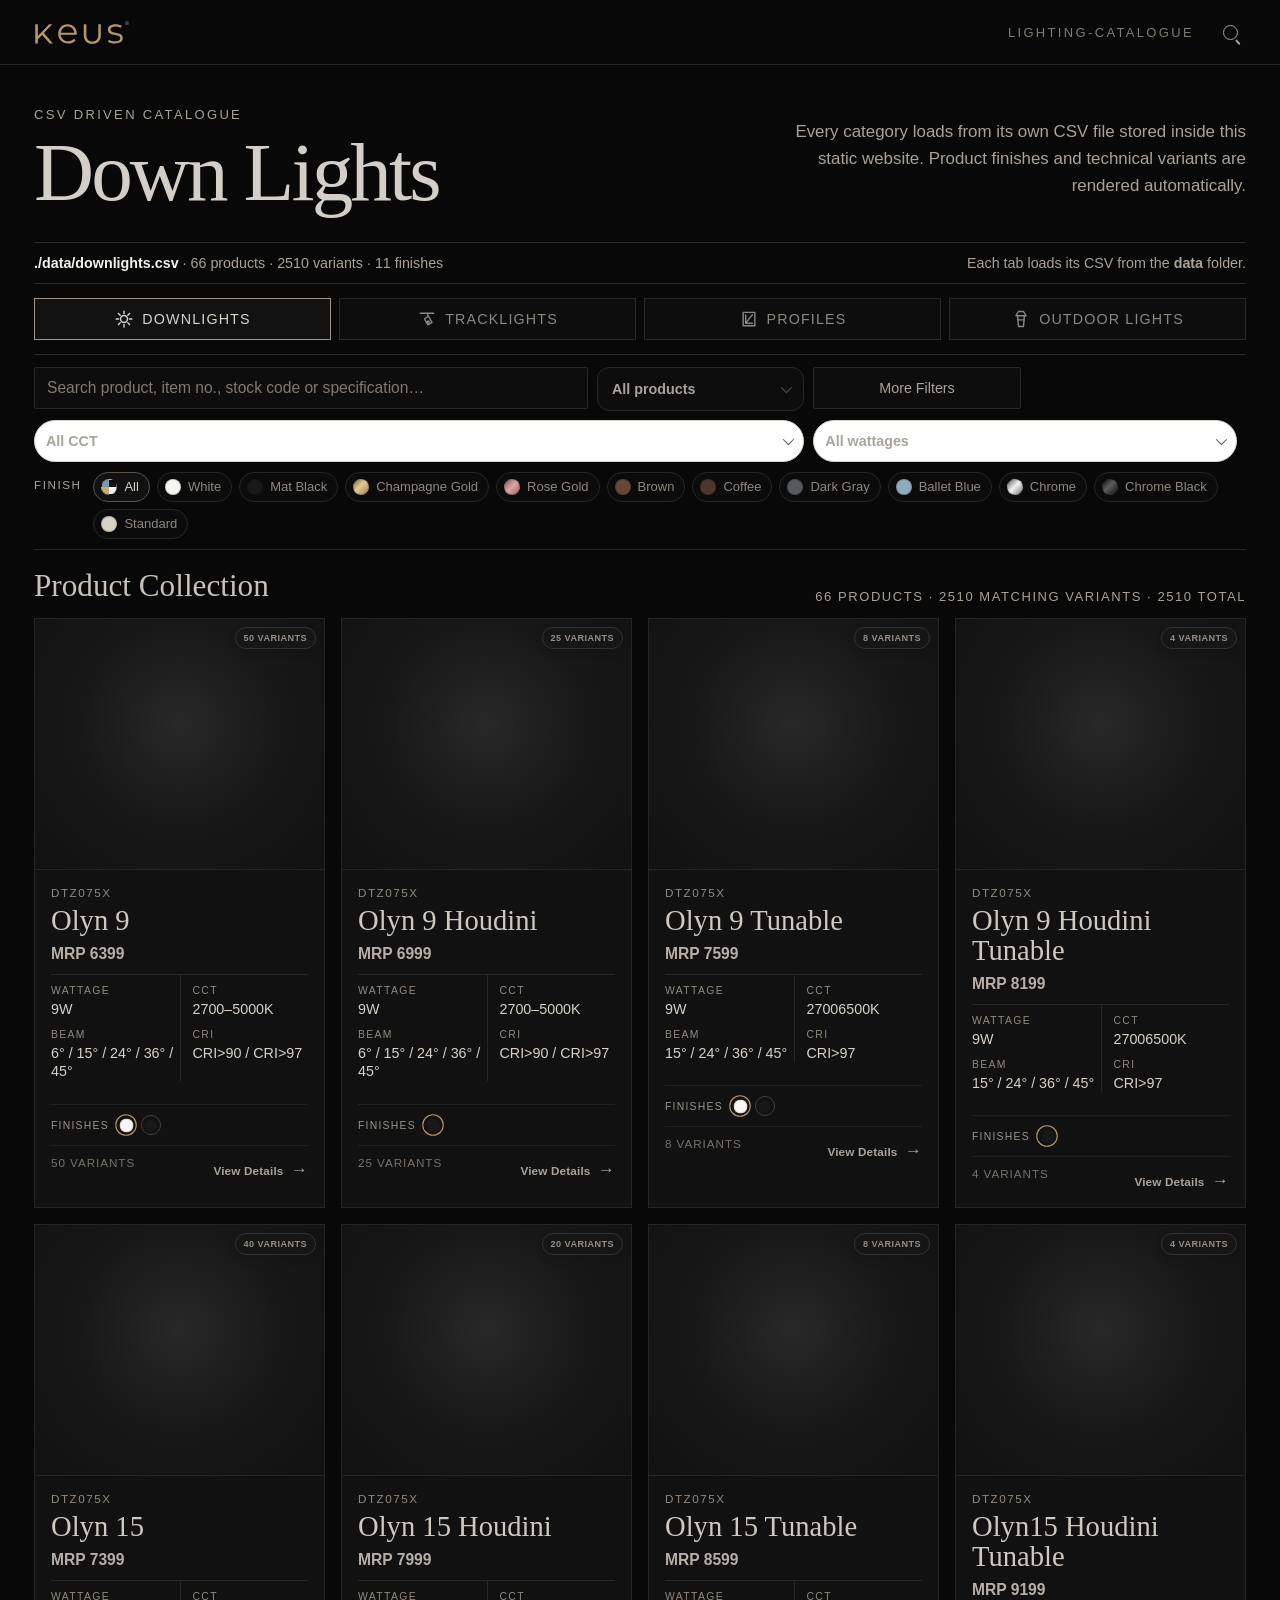
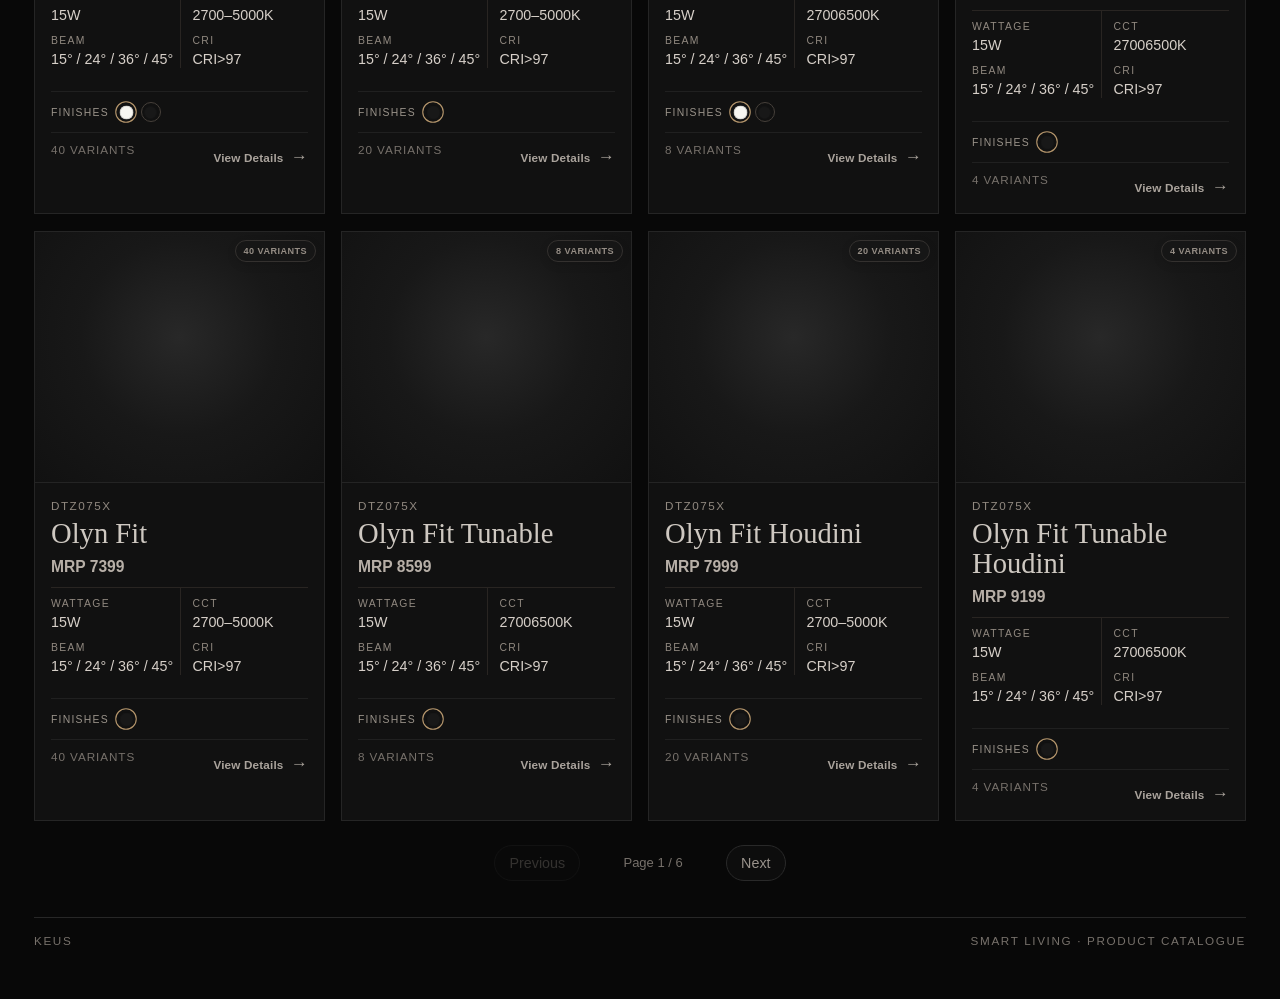
==== index.html @ 30254c59 "Add files via upload black theme" ====
<!DOCTYPE html>
<html lang="en">
<head>
<meta charset="UTF-8" />
<meta name="viewport" content="width=device-width, initial-scale=1.0" />
<title>KEUS · LIGHTING-CATALOGUE</title>
<style>
  *{box-sizing:border-box}
  :root{
    --bg:#f2efe9;--paper:#fbfaf7;--card:#fff;--ink:#111;--muted:#746f68;
    --line:#d9d4cc;--line2:#ece8e1;--black:#0b0b0b;--shadow:0 18px 50px rgba(20,18,15,.08);
  }
  html{scroll-behavior:smooth}
  body{margin:0;background:var(--bg);color:var(--ink);font-family:Inter,Arial,Helvetica,sans-serif}
  button,input,select{font:inherit} button{cursor:pointer}
  .topbar{background:var(--black);color:#fff}
  .topbar-inner{max-width:1480px;margin:auto;min-height:64px;padding:0 34px;display:flex;align-items:center;justify-content:space-between;gap:20px}
  .brand{font-size:20.8px;font-weight:700;letter-spacing:.33em}.top-meta{font-size:13px;letter-spacing:.18em;text-transform:uppercase;color:#bdbdbd}
  .shell{max-width:1480px;margin:auto;padding:34px 34px 52px}
  .hero{display:grid;grid-template-columns:1fr auto;gap:28px;align-items:end;padding:8px 0 28px;border-bottom:1px solid var(--line)}
  .eyebrow{margin-bottom:10px;font-size:13px;letter-spacing:.18em;text-transform:uppercase;color:var(--muted)}
  h1{margin:0;font-family:Georgia,'Times New Roman',serif;font-weight:400;font-size:clamp(49.4px,6.5vw,88.4px);line-height:.98;letter-spacing:-.035em}
  .hero-side{max-width:460px;text-align:right}.hero-side p{margin:0 0 14px;font-size:16.9px;line-height:1.6;color:var(--muted)}
  .load-row{display:flex;justify-content:flex-end;gap:8px;flex-wrap:wrap}
  .btn{border:1px solid #aaa49b;background:transparent;color:var(--ink);border-radius:999px;padding:9px 14px;font-size:14.3px;transition:.18s ease}
  .btn:hover:not(:disabled){background:var(--ink);border-color:var(--ink);color:#fff}.btn.primary{background:var(--ink);border-color:var(--ink);color:#fff}.btn.primary:hover{background:#2a2a2a}.btn:disabled{opacity:.3;cursor:default}
  #csvInput{display:none}
  .data-strip{display:flex;align-items:center;justify-content:space-between;gap:16px;padding:12px 0;border-bottom:1px solid var(--line);font-size:14.3px;color:var(--muted)}
  .status strong{color:var(--ink);font-weight:600}.hint{text-align:right}

  .filter-shell{position:sticky;top:0;z-index:30;padding:12px 0 10px;background:rgba(242,239,233,.96);backdrop-filter:blur(12px);border-bottom:1px solid var(--line);margin-bottom:18px}
  .toolbar{display:grid;grid-template-columns:minmax(260px,1.55fr) repeat(3,minmax(145px,.58fr)) auto;gap:9px}
  .mobile-product-label{display:none}
  .field{height:42px;width:100%;border:1px solid #cfc9c0;background:rgba(255,255,255,.68);color:var(--ink);border-radius:2px;padding:0 12px;outline:none;font-size:15.6px}
  .field:focus{border-color:#6e675e;background:#fff}.reset-btn,.more-btn{height:42px;border-radius:2px;white-space:nowrap}
  .advanced{display:grid;grid-template-columns:repeat(4,minmax(0,1fr));gap:9px;max-height:0;opacity:0;overflow:hidden;transition:max-height .24s ease,opacity .18s ease,padding .24s ease;padding-top:0}
  .advanced.open{max-height:260px;opacity:1;padding-top:9px}
  .finish-panel{padding-top:10px;display:flex;align-items:flex-start;gap:12px}
  .finish-title{flex:0 0 auto;padding-top:6px;font-size:11.7px;letter-spacing:.13em;text-transform:uppercase;color:var(--muted)}
  .finish-chips{display:flex;gap:7px;flex-wrap:wrap}
  .finish-chip{display:inline-flex;align-items:center;gap:7px;height:30px;border:1px solid #cfc9c0;background:rgba(255,255,255,.48);border-radius:999px;padding:0 10px 0 7px;color:#4b4640;font-size:13px;transition:.15s ease}
  .finish-chip:hover,.finish-chip.active{border-color:#111;background:#fff;color:#111}.finish-chip.active{box-shadow:inset 0 0 0 1px #111}
  .swatch{width:16px;height:16px;border-radius:50%;border:1px solid rgba(0,0,0,.14);flex:0 0 auto;background:#ddd}
  .swatch.all{background:conic-gradient(#111 0 25%,#f5f3ee 0 50%,#c9aa77 0 75%,#7d98aa 0);}
  .sw-white{background:#f7f6f1}.sw-mat-black{background:#181818}.sw-champagne-gold{background:linear-gradient(135deg,#8e6e3f,#e2ca96 45%,#a78450)}
  .sw-rose-gold{background:linear-gradient(135deg,#8c5558,#d7a6a4 48%,#a56667)}.sw-brown{background:#684834}.sw-coffee{background:#4c372f}
  .sw-dark-gray{background:#57595b}.sw-ballet-blue{background:#8faabd}.sw-chrome{background:linear-gradient(135deg,#656565,#f3f3f3 48%,#7d7d7d)}
  .sw-chrome-black{background:linear-gradient(135deg,#111,#5c5c5c 44%,#171717)}.sw-standard{background:#d7d1c6}
  .active-filters{display:flex;gap:7px;flex-wrap:wrap;padding-top:9px}.active-filters:empty{display:none}
  .filter-pill{border:0;background:#ded8cf;border-radius:999px;padding:6px 9px;font-size:11.7px;color:#504a43}.filter-pill b{font-weight:600}.filter-pill span{margin-left:6px;color:#8a8178}

  .catalogue-head{display:flex;justify-content:space-between;align-items:end;gap:20px;margin:4px 0 14px}.catalogue-head h2{margin:0;font-family:Georgia,'Times New Roman',serif;font-weight:400;font-size:31.2px}.catalogue-count{font-size:13px;letter-spacing:.12em;text-transform:uppercase;color:var(--muted);text-align:right}
  .grid{display:grid;grid-template-columns:repeat(4,minmax(0,1fr));gap:16px}
  .card{position:relative;width:100%;border:1px solid var(--line2);background:var(--paper);color:inherit;transition:transform .2s ease,box-shadow .2s ease,border-color .2s ease;overflow:hidden}
  .card:hover{transform:translateY(-3px);box-shadow:var(--shadow);border-color:#c7c0b5}
  .finish-gallery-card .card-title{margin-bottom:6px}
  .finish-gallery-card .finish-name{display:flex;align-items:center;gap:8px;margin:0 0 13px;font-size:14.3px;color:#5d5750}
  .finish-gallery-card .finish-name .swatch{width:17px;height:17px}
  .finish-gallery-card .card-foot{margin-top:12px}
  .card-open{display:block;width:100%;padding:0;border:0;background:transparent;color:inherit;text-align:left;cursor:pointer}
  .card-image{aspect-ratio:1.15/1;display:flex;align-items:center;justify-content:center;background:#fff;border-bottom:1px solid var(--line2);overflow:hidden}
  .card-image img{width:78%;height:78%;object-fit:contain;display:block;transition:transform .25s ease}.card:hover .card-image img{transform:scale(1.025)}
  .card-body{padding:16px 16px 12px}.card-kicker{margin-bottom:7px;font-size:11.7px;letter-spacing:.13em;text-transform:uppercase;color:var(--muted);min-height:12px}
  .card-title{margin:0 0 13px;font-family:Georgia,'Times New Roman',serif;font-size:28.6px;font-weight:400;line-height:1.05}
  .spec-row{display:grid;grid-template-columns:1fr 1fr;border-top:1px solid var(--line2)}.mini-spec{padding-top:10px}.mini-spec:nth-child(even){padding-left:12px;border-left:1px solid var(--line2)}
  .mini-label{font-size:10.4px;letter-spacing:.13em;text-transform:uppercase;color:#999188;margin-bottom:4px}.mini-value{font-size:14.3px;color:#2d2925;line-height:1.3;white-space:nowrap;overflow:hidden;text-overflow:ellipsis}.mini-value.beam-values{white-space:normal;overflow:visible;text-overflow:clip}
  .card-finishes{display:flex;align-items:center;gap:6px;min-height:29px;margin:11px 0 0;padding-top:10px;border-top:1px solid var(--line2)}
  .card-finish-label{margin-right:2px;font-size:10.4px;letter-spacing:.12em;text-transform:uppercase;color:#9a938a}.card-swatch{width:19px;height:19px;border:1px solid transparent;border-radius:50%;padding:2px;background:transparent;display:inline-flex;align-items:center;justify-content:center}
  .card-swatch .swatch{width:13px;height:13px}.card-swatch:hover,.card-swatch.active{border-color:#111}.more-finishes{font-size:11.7px;color:var(--muted);margin-left:2px}
  .card-foot{display:flex;justify-content:space-between;gap:12px;margin-top:10px;padding-top:10px;border-top:1px solid var(--line2);font-size:11.7px;letter-spacing:.08em;text-transform:uppercase;color:var(--muted)}
  .match-tag{position:absolute;top:10px;right:10px;z-index:2;background:rgba(17,17,17,.86);color:#fff;border-radius:999px;padding:5px 8px;font-size:10.4px;letter-spacing:.08em;text-transform:uppercase}
  .pagination{display:flex;align-items:center;justify-content:center;gap:8px;margin-top:24px}.page-info{font-size:13px;color:var(--muted);min-width:130px;text-align:center}
  .empty{grid-column:1/-1;padding:70px 28px;background:var(--paper);border:1px dashed #c9c2b7;text-align:center}.empty h3{margin:0 0 8px;font-family:Georgia,'Times New Roman',serif;font-weight:400;font-size:33.8px}.empty p{margin:0 auto 16px;max-width:620px;color:var(--muted);font-size:15.6px;line-height:1.6}
  .footer{margin-top:36px;padding-top:16px;border-top:1px solid var(--line);display:flex;justify-content:space-between;font-size:11.7px;letter-spacing:.14em;text-transform:uppercase;color:var(--muted)}

  .modal{position:fixed;inset:0;z-index:100;display:none;background:rgba(0,0,0,.58);padding:22px;overflow:auto}.modal.open{display:block}.modal-panel{width:min(1200px,100%);margin:18px auto;background:var(--paper);box-shadow:0 28px 90px rgba(0,0,0,.28)}
  .modal-top{min-height:70px;padding:0 22px;display:flex;align-items:center;justify-content:space-between;border-bottom:1px solid var(--line)}.modal-brand{font-size:15.6px;font-weight:700;letter-spacing:.25em}.close-btn{width:38px;height:38px;border:1px solid var(--line);background:transparent;border-radius:50%;font-size:26px;line-height:1}.close-btn:hover{background:#111;color:#fff;border-color:#111}
  .detail-wrap{display:grid;grid-template-columns:minmax(350px,.92fr) minmax(0,1.25fr)}.visual-col{padding:34px;border-right:1px solid var(--line)}.main-image{aspect-ratio:1/1;display:flex;align-items:center;justify-content:center;background:#fff;border:1px solid var(--line2)}.main-image img{width:80%;height:80%;object-fit:contain}
  .detail-finishes{margin-top:13px}.detail-finish-label{font-size:10.4px;letter-spacing:.13em;text-transform:uppercase;color:#918a81;margin-bottom:8px}.finish-options{display:flex;gap:8px;flex-wrap:wrap}.finish-option{display:flex;align-items:center;gap:7px;border:1px solid var(--line);background:#fff;padding:6px 9px 6px 6px;border-radius:999px;font-size:11.7px;color:#514b45}.finish-option.active{border-color:#111;box-shadow:inset 0 0 0 1px #111}.finish-option .swatch{width:18px;height:18px}
  .thumbs{display:flex;gap:8px;flex-wrap:wrap;margin-top:11px}.thumb{width:68px;height:68px;padding:4px;border:1px solid var(--line);background:#fff}.thumb.active{border-color:#111;box-shadow:inset 0 0 0 1px #111}.thumb img{width:100%;height:100%;object-fit:contain}.finish-note{margin-top:10px;font-size:13px;color:var(--muted)}
  .info-col{padding:34px}.detail-kicker{font-size:11.7px;letter-spacing:.14em;text-transform:uppercase;color:var(--muted);margin-bottom:10px}.detail-title{margin:0 0 6px;font-family:Georgia,'Times New Roman',serif;font-weight:400;font-size:54.6px;line-height:1}.detail-sub{font-size:14.3px;color:var(--muted);margin-bottom:24px}
  .spec-grid{display:grid;grid-template-columns:repeat(3,minmax(0,1fr));border-top:1px solid var(--line);border-left:1px solid var(--line)}.spec-cell{min-height:76px;padding:12px;border-right:1px solid var(--line);border-bottom:1px solid var(--line)}.spec-label{font-size:10.4px;letter-spacing:.13em;text-transform:uppercase;color:#918a81;margin-bottom:6px}.spec-value{font-size:15.6px;line-height:1.35}
  .variants{padding:0 34px 34px}.variants-head{display:flex;align-items:center;justify-content:space-between;gap:16px;margin:4px 0 12px}.variants h3{margin:0;font-family:Georgia,'Times New Roman',serif;font-size:28.6px;font-weight:400}.variant-filter-note{font-size:13px;color:var(--muted);text-align:right}.table-wrap{overflow:auto;border:1px solid var(--line)}table{border-collapse:collapse;width:100%;min-width:1500px;background:#fff}th,td{padding:10px 11px;border-bottom:1px solid var(--line2);border-right:1px solid var(--line2);text-align:left;white-space:nowrap}th{font-size:10.4px;letter-spacing:.12em;text-transform:uppercase;color:#817a72;background:#f5f2ed;font-weight:600}td{font-size:13px;color:#292621}tr:last-child td{border-bottom:0}td:last-child,th:last-child{border-right:0}.stock{font-family:'Courier New',monospace;font-size:13px}.bis-spec-cell{white-space:normal;min-width:260px;max-width:360px;line-height:1.5;word-break:normal;overflow-wrap:anywhere}.mfg-cell{white-space:normal;min-width:320px;line-height:1.45}.mrp-cell{font-weight:600}.finish-cell{display:flex;align-items:center;gap:7px}.finish-cell .swatch{width:14px;height:14px}
  .drop-highlight:after{content:'Drop CSV to load catalogue';position:fixed;inset:14px;z-index:999;display:flex;align-items:center;justify-content:center;border:2px dashed #fff;background:rgba(0,0,0,.8);color:#fff;font-family:Georgia,'Times New Roman',serif;font-size:41.6px}

  @media(max-width:1120px){.grid{grid-template-columns:repeat(3,minmax(0,1fr))}.toolbar{grid-template-columns:1.4fr repeat(2,1fr) auto}.toolbar .watt-main{display:none}.advanced{grid-template-columns:repeat(3,minmax(0,1fr))}.advanced.open{max-height:340px}.detail-wrap{grid-template-columns:1fr}.visual-col{border-right:0;border-bottom:1px solid var(--line)}}
  @media(max-width:780px){
  .pagination{display:none!important;}.topbar-inner,.shell{padding-left:16px;padding-right:16px}.hero{grid-template-columns:1fr}.hero-side{text-align:left}.load-row{justify-content:flex-start}.filter-shell{padding-top:10px}.toolbar{grid-template-columns:1fr 1fr;gap:8px}.mobile-product-label{display:block;grid-column:1/-1;order:1;margin:0 0 -2px;font-size:11.7px;font-weight:700;letter-spacing:.14em;text-transform:uppercase;color:#4b4640}.toolbar .product-main{display:block;grid-column:1/-1;order:2;height:50px;border:2px solid #111;background:#fff;font-size:16.9px;font-weight:650;padding:0 14px;box-shadow:0 3px 12px rgba(0,0,0,.05)}.toolbar .product-main:focus{border-color:#111;box-shadow:0 0 0 2px rgba(17,17,17,.08)}.toolbar .search{grid-column:1/-1;order:3}.toolbar #cctFilter{order:4}.toolbar .watt-main{display:block;order:5}.toolbar .more-btn{order:6}.more-btn,.reset-btn{width:100%}.advanced{grid-template-columns:repeat(2,minmax(0,1fr))}.advanced.open{max-height:500px}.finish-panel{flex-direction:column;gap:6px}.grid{grid-template-columns:repeat(2,minmax(0,1fr));gap:10px}.spec-grid{grid-template-columns:repeat(2,minmax(0,1fr))}.info-col,.visual-col,.variants{padding:20px}.detail-title{font-size:44.2px}.data-strip{align-items:flex-start;flex-direction:column}.hint{text-align:left}}
  @media(max-width:520px){.grid{grid-template-columns:1fr}.toolbar{grid-template-columns:1fr}.mobile-product-label,.toolbar .product-main,.toolbar .search{grid-column:1/-1}.toolbar #cctFilter,.toolbar .watt-main,.toolbar .more-btn{grid-column:1/-1}.toolbar .product-main{height:52px;font-size:18.2px}.advanced{grid-template-columns:1fr}.advanced.open{max-height:900px}.spec-grid{grid-template-columns:1fr}.modal{padding:0}.modal-panel{margin:0;min-height:100vh}.finish-chip{font-size:11.7px}.catalogue-head{align-items:flex-start;flex-direction:column;gap:6px}.catalogue-count{text-align:left}}

  .category-tabs{display:grid;grid-template-columns:repeat(4,minmax(0,1fr));gap:8px;padding:14px 0;border-bottom:1px solid var(--line)}
  .category-tab{height:42px;border:1px solid #bdb6ad;background:transparent;color:var(--ink);font-size:14.3px;letter-spacing:.08em;text-transform:uppercase}
  .category-tab:hover,.category-tab.active{background:var(--ink);border-color:var(--ink);color:#fff}
  @media(max-width:780px){.category-tabs{grid-template-columns:repeat(2,minmax(0,1fr));gap:7px}.category-tab{height:44px;font-size:13px}}


  .card-price{margin:-4px 0 11px;font-size:15.6px;font-weight:700;color:#111;letter-spacing:0}
  .mobile-shopbar{display:none}

  @media(max-width:780px){
    body{background:#f6f5f2}
    .topbar{position:sticky;top:0;z-index:90;box-shadow:0 1px 0 rgba(255,255,255,.08)}
    .topbar-inner{min-height:54px;padding-left:14px;padding-right:14px}
    .brand{font-size:18.2px}
    .top-meta{font-size:10.4px}

    .shell{padding:10px 10px 84px}

    .hero{display:block;padding:12px 2px 14px;border-bottom:0}
    .eyebrow{margin-bottom:5px;font-size:10.4px}
    h1{font-size:39px;line-height:1.02}
    .hero-side{display:none}
    .data-strip{display:none}

    .category-tabs{
      position:sticky;
      top:54px;
      z-index:80;
      display:flex;
      gap:7px;
      overflow-x:auto;
      padding:9px 2px;
      margin:0 -2px;
      background:rgba(246,245,242,.98);
      border-bottom:1px solid var(--line);
      scrollbar-width:none;
      -webkit-overflow-scrolling:touch;
    }
    .category-tabs::-webkit-scrollbar{display:none}
    .category-tab{
      flex:0 0 auto;
      width:auto;
      min-width:max-content;
      height:36px;
      padding:0 14px;
      border-radius:999px;
      background:#fff;
      border:1px solid #d7d2ca;
      font-size:11.7px;
      letter-spacing:.07em;
      box-shadow:0 1px 2px rgba(0,0,0,.03)
    }
    .category-tab.active{
      background:#111;
      color:#fff;
      border-color:#111
    }

    .filter-shell{
      position:sticky;
      top:109px;
      z-index:70;
      margin:0 -10px 12px;
      padding:8px 10px 9px;
      background:rgba(246,245,242,.97);
      backdrop-filter:blur(14px);
      border-bottom:1px solid #ddd8d0;
      box-shadow:0 5px 15px rgba(24,21,18,.04)
    }

    .toolbar{display:grid;grid-template-columns:1fr 1fr;gap:7px}
    .mobile-product-label{
      display:block;
      grid-column:1/-1;
      order:1;
      margin:0;
      font-size:10.4px;
      color:#6d675f
    }
    .toolbar .product-main{
      grid-column:1/-1;
      order:2;
      height:44px;
      border:1px solid #bcb6ad;
      border-radius:8px;
      background:#fff;
      font-size:16.9px;
      font-weight:650;
      box-shadow:none
    }
    .toolbar .search{
      grid-column:1/-1;
      order:3;
      height:44px;
      border-radius:10px;
      background:#fff;
      border:1px solid #d4cec6;
      padding-left:14px;
      font-size:15.6px
    }
    .toolbar #cctFilter{order:4;height:38px;border-radius:999px;background:#fff}
    .toolbar .watt-main{display:block;order:5;height:38px;border-radius:999px;background:#fff}
    .toolbar .more-btn{
      grid-column:1/-1;
      order:6;
      height:38px;
      border-radius:999px;
      background:#fff
    }
    .advanced{
      grid-template-columns:repeat(2,minmax(0,1fr));
      gap:7px
    }
    .advanced.open{max-height:640px;padding-top:8px}
    .advanced .field{height:39px;border-radius:8px;background:#fff}
    .reset-btn{grid-column:1/-1;border-radius:999px}

    .finish-panel{
      margin:0 -10px;
      padding:9px 10px 0;
      display:block
    }
    .finish-title{padding:0 0 7px;font-size:10.4px}
    .finish-chips{
      display:flex;
      flex-wrap:nowrap;
      overflow-x:auto;
      gap:6px;
      padding-bottom:2px;
      scrollbar-width:none;
      -webkit-overflow-scrolling:touch
    }
    .finish-chips::-webkit-scrollbar{display:none}
    .finish-chip{
      flex:0 0 auto;
      height:30px;
      background:#fff;
      border-color:#ddd7cf
    }

    .active-filters{
      flex-wrap:nowrap;
      overflow-x:auto;
      padding-top:7px;
      scrollbar-width:none
    }
    .active-filters::-webkit-scrollbar{display:none}
    .filter-pill{flex:0 0 auto}

    .catalogue-head{
      align-items:center;
      flex-direction:row;
      gap:8px;
      margin:10px 2px 9px
    }
    .catalogue-head h2{
      font-family:Inter,Arial,sans-serif;
      font-size:19.5px;
      font-weight:700
    }
    .catalogue-count{
      margin-left:auto;
      font-size:10.4px;
      text-align:right;
      max-width:55%
    }

    .grid{
      grid-template-columns:repeat(2,minmax(0,1fr));
      gap:8px
    }
    .card{
      border-radius:12px;
      border:1px solid #e2ded7;
      background:#fff;
      box-shadow:0 2px 8px rgba(23,20,17,.035)
    }
    .card:hover{transform:none;box-shadow:0 2px 8px rgba(23,20,17,.035)}
    .card-image{
      aspect-ratio:1/1;
      background:#fff;
      border-bottom:1px solid #f0ede8
    }
    .card-image img{width:86%;height:86%}
    .card-body{padding:10px 9px 9px}
    .card-kicker{
      min-height:0;
      margin-bottom:5px;
      font-size:9.1px;
      letter-spacing:.08em
    }
    .card-title{
      margin:0 0 6px;
      font-family:Inter,Arial,sans-serif;
      font-size:16.9px;
      line-height:1.22;
      font-weight:700;
      min-height:32px
    }
    .card-price{
      margin:0 0 8px;
      font-size:15.6px;
      font-weight:750
    }

    .spec-row{
      grid-template-columns:1fr 1fr;
      border-top:1px solid #f0ede8
    }
    .mini-spec{padding-top:7px}
    .mini-spec:nth-child(n+3){display:none}
    .mini-label{font-size:9.1px}
    .mini-value{font-size:11.7px}
    .mini-spec:nth-child(even){padding-left:7px}

    .finish-gallery-card .finish-name{
      margin-bottom:7px;
      font-size:11.7px
    }
    .finish-gallery-card .finish-name .swatch{width:14px;height:14px}

    .card-finishes{
      margin-top:7px;
      padding-top:7px;
      gap:3px;
      overflow:hidden
    }
    .card-finish-label{display:none}
    .card-swatch{width:17px;height:17px;padding:1px;flex:0 0 auto}
    .card-swatch .swatch{width:12px;height:12px}
    .card-foot{
      margin-top:7px;
      padding-top:7px;
      font-size:9.1px;
      letter-spacing:.04em
    }
    .card-foot span:first-child{display:none}
    .card-foot span:last-child{margin-left:auto;color:#111;font-weight:700}

    .match-tag{
      top:7px;
      right:7px;
      padding:4px 6px;
      font-size:9.1px
    }

    .pagination{
      position:sticky;
      bottom:8px;
      z-index:50;
      width:max-content;
      max-width:100%;
      margin:18px auto 0;
      padding:5px;
      border-radius:999px;
      background:rgba(255,255,255,.96);
      box-shadow:0 8px 28px rgba(20,18,15,.12)
    }
    .pagination .btn{padding:8px 12px}
    .page-info{min-width:96px}

    .footer{display:none}

    .modal{padding:0}
    .modal-panel{margin:0;min-height:100vh;width:100%}
    .modal-top{
      position:sticky;
      top:0;
      z-index:5;
      min-height:56px;
      background:#fff
    }
    .detail-wrap{grid-template-columns:1fr}
    .visual-col,.info-col,.variants{padding:16px}
    .main-image{border-radius:12px}
    .detail-title{font-size:36.4px}
    .spec-grid{grid-template-columns:repeat(2,minmax(0,1fr))}
    .spec-cell{min-height:62px;padding:10px}
    .table-wrap{border-radius:10px}
  }

  @media(max-width:520px){
    .grid{grid-template-columns:repeat(2,minmax(0,1fr));gap:7px}
    .toolbar{grid-template-columns:1fr 1fr}
    .toolbar #cctFilter,.toolbar .watt-main{grid-column:auto}
    .toolbar .more-btn{grid-column:1/-1}
    .advanced{grid-template-columns:1fr 1fr}
    .spec-grid{grid-template-columns:repeat(2,minmax(0,1fr))}
    .card-title{font-size:15.6px;min-height:30px}
    .card-price{font-size:14.3px}
    .card-body{padding:9px 8px 8px}
    .finish-chip{font-size:10.4px}
  }


/* =========================================================
   KEUS MOBILE COMMERCE UX — reference-inspired, KEUS palette
   ========================================================= */
:root{
  --keus-gold:#5b524a;
  --keus-gold-dark:#403a35;
  --keus-gold-soft:#c6beb6;
  --keus-cream:#f6f2ec;
  --keus-paper:#fffdfa;
  --keus-ink:#0c0c0c;
  --keus-grey:#706a62;
}

.header-search-btn{
  width:32px;height:32px;border:0;background:transparent;color:#fff;
  display:flex;align-items:center;justify-content:center;padding:0;
}
.header-search-icon{
  width:15px;height:15px;border:1.5px solid currentColor;border-radius:50%;
  position:relative;display:block;
}
.header-search-icon:after{
  content:"";position:absolute;width:6px;height:1.5px;background:currentColor;
  right:-5px;bottom:-2px;transform:rotate(48deg);transform-origin:left center;border-radius:2px;
}
.top-meta{display:flex;align-items:center;justify-content:flex-end;gap:12px;margin-left:auto;text-align:right}
.top-meta i{width:3px;height:3px;border-radius:50%;background:var(--keus-gold);display:block}
.top-meta span:first-child{color:var(--keus-gold-soft)}

.category-tab{display:flex;align-items:center;justify-content:center;gap:8px}
.cat-icon{width:20px;height:20px;display:inline-flex;align-items:center;justify-content:center;flex:0 0 auto}
.cat-icon svg{width:100%;height:100%;fill:none;stroke:currentColor;stroke-width:1.7;stroke-linecap:round;stroke-linejoin:round}

.view-detail-cta b{font-size:16.9px;font-weight:500}
.card-price{color:var(--keus-gold-dark)}

@media(max-width:780px){
  body{background:var(--keus-cream);color:var(--keus-ink)}

  /* HEADER */
  .topbar{
    position:sticky;top:0;z-index:100;
    background:#090909;
    box-shadow:0 1px 0 rgba(255,255,255,.07);
  }
  .topbar-inner{
    min-height:64px;
    max-width:none;
    padding:0 16px;
    display:grid;
    grid-template-columns:auto 1fr auto;
    gap:14px;
  }
  .brand{
    position:relative;
    font-size:23.4px;
    letter-spacing:.42em;
    line-height:1;
    padding-right:0;
  }
  .brand:after{content:none!important}
  .top-meta{
    justify-self:end;
    font-size:11.7px;
    letter-spacing:.12em;
    white-space:nowrap;
  }
  .header-search-btn{justify-self:end}

  /* remove desktop hero on mobile — header + category bar carries context */
  .shell{padding:0 12px 78px}
  .hero,.data-strip{display:none!important}

  /* CATEGORY NAV */
  .category-tabs{
    position:sticky;
    top:64px;
    z-index:88;
    display:flex!important;
    grid-template-columns:none!important;
    gap:8px;
    overflow-x:auto;
    margin:0 -12px;
    padding:14px 12px 12px;
    background:rgba(246,242,236,.98);
    border-bottom:0;
    scrollbar-width:none;
    -webkit-overflow-scrolling:touch;
  }
  .category-tabs::-webkit-scrollbar{display:none}
  .category-tab{
    flex:0 0 auto;
    min-width:max-content;
    height:46px!important;
    padding:0 15px;
    border:1px solid #ddd6cb;
    border-radius:999px;
    background:#fff;
    color:#171512;
    font-size:13px!important;
    font-weight:650;
    letter-spacing:.035em;
    text-transform:uppercase;
    box-shadow:0 3px 10px rgba(26,20,14,.035);
  }
  .category-tab:hover{background:#fff;color:#171512;border-color:#cfc5b7}
  .category-tab.active,
  .category-tab.active:hover{
    background:var(--keus-gold);
    color:#fff;
    border-color:var(--keus-gold);
    box-shadow:0 5px 14px rgba(91,82,74,.20);
  }
  .cat-icon{width:19px;height:19px}

  /* FILTER AREA — e-commerce hierarchy */
  .filter-shell{
    position:relative!important;
    top:auto!important;
    z-index:30;
    margin:0 -12px 12px;
    padding:8px 12px 12px!important;
    background:var(--keus-cream)!important;
    border-bottom:1px solid #dfd8ce;
    box-shadow:none!important;
    backdrop-filter:none!important;
  }
  .toolbar{
    display:grid!important;
    grid-template-columns:repeat(6,minmax(0,1fr))!important;
    gap:8px!important;
  }

  /* Search comes first */
  .toolbar .search{
    grid-column:1/-1!important;
    order:1!important;
    height:50px!important;
    padding:0 42px 0 42px!important;
    border:1px solid #d8d1c7!important;
    border-radius:999px!important;
    background:
      url("data:image/svg+xml,%3Csvg xmlns='http://www.w3.org/2000/svg' width='20' height='20' viewBox='0 0 24 24' fill='none' stroke='%23181818' stroke-width='1.8' stroke-linecap='round'%3E%3Ccircle cx='11' cy='11' r='7'/%3E%3Cpath d='m16.2 16.2 4.2 4.2'/%3E%3C/svg%3E")
      no-repeat 15px center / 20px,
      #fff!important;
    font-size:15.6px!important;
    box-shadow:0 2px 7px rgba(25,20,14,.025)!important;
  }
  .toolbar .search::placeholder{color:#969088}

  /* Product selector retained, but made compact and useful */
  .mobile-product-label{display:none!important}
  .toolbar .product-main{
    display:block!important;
    grid-column:1/-1!important;
    order:2!important;
    height:42px!important;
    border:1px solid #d8d1c7!important;
    border-radius:10px!important;
    background:#fff!important;
    font-size:14.3px!important;
    font-weight:650!important;
    padding:0 12px!important;
    box-shadow:none!important;
  }

  /* CCT / Wattage / More Filters = 3 e-commerce chips */
  .toolbar #cctFilter{
    grid-column:1/3!important;
    order:3!important;
  }
  .toolbar .watt-main{
    display:block!important;
    grid-column:3/5!important;
    order:4!important;
  }
  .toolbar .more-btn{
    grid-column:5/7!important;
    order:5!important;
  }
  .toolbar #cctFilter,
  .toolbar .watt-main,
  .toolbar .more-btn{
    height:42px!important;
    min-width:0;
    border:1px solid #d8d1c7!important;
    border-radius:999px!important;
    background:#fff!important;
    color:#1b1916!important;
    padding-left:11px!important;
    padding-right:10px!important;
    font-size:13px!important;
    font-weight:600;
    white-space:nowrap;
  }
  .toolbar .more-btn:before{
    content:"";
    display:inline-block;
    width:13px;height:13px;
    margin-right:5px;
    vertical-align:-2px;
    background:
      linear-gradient(#171717,#171717) 0 2px/13px 1px no-repeat,
      linear-gradient(#171717,#171717) 0 6px/13px 1px no-repeat,
      linear-gradient(#171717,#171717) 0 10px/13px 1px no-repeat;
  }

  /* Advanced filters */
  .advanced{
    grid-template-columns:repeat(2,minmax(0,1fr))!important;
    gap:7px!important;
  }
  .advanced.open{max-height:760px!important;padding-top:9px!important}
  .advanced .field{
    height:40px!important;
    border:1px solid #d8d1c7!important;
    border-radius:8px!important;
    background:#fff!important;
    font-size:13px!important;
  }
  .reset-btn{
    grid-column:1/-1!important;
    height:40px!important;
    border-radius:999px!important;
    border-color:#171717!important;
  }

  /* FINISH STRIP */
  .finish-panel{
    display:block!important;
    margin:11px 0 0!important;
    padding:11px 0 0!important;
    border-top:1px solid #d8d1c7;
  }
  .finish-title{
    display:flex;
    align-items:center;
    gap:10px;
    padding:0 0 9px!important;
    font-size:11.7px!important;
    font-weight:700;
    letter-spacing:.13em;
    color:#4b4640;
  }
  .finish-title:after{
    content:"";
    height:1px;flex:1;background:#ddd6cc;
  }
  .finish-chips{
    display:flex!important;
    flex-wrap:nowrap!important;
    overflow-x:auto!important;
    gap:7px!important;
    padding:0 0 2px!important;
    scrollbar-width:none;
  }
  .finish-chips::-webkit-scrollbar{display:none}
  .finish-chip{
    flex:0 0 auto!important;
    height:38px!important;
    padding:0 12px 0 7px!important;
    border:1px solid #ddd6cb!important;
    border-radius:999px!important;
    background:#fff!important;
    color:#2c2823!important;
    font-size:11.7px!important;
  }
  .finish-chip .swatch{width:23px;height:23px}
  .finish-chip.active{
    border-color:var(--keus-gold)!important;
    box-shadow:inset 0 0 0 1px var(--keus-gold)!important;
    color:#111!important;
  }

  .active-filters{
    flex-wrap:nowrap!important;
    overflow-x:auto!important;
    padding-top:8px!important;
    scrollbar-width:none;
  }
  .active-filters::-webkit-scrollbar{display:none}
  .filter-pill{flex:0 0 auto}

  /* COLLECTION TITLE */
  .catalogue-head{
    flex-direction:row!important;
    align-items:center!important;
    margin:13px 2px 10px!important;
    gap:8px!important;
  }
  .catalogue-head h2{
    margin:0;
    font-family:Inter,Arial,sans-serif!important;
    font-size:19.5px!important;
    font-weight:750!important;
    letter-spacing:-.01em;
  }
  .catalogue-count{
    margin-left:auto;
    max-width:58%;
    text-align:right!important;
    font-size:9.1px!important;
    line-height:1.3;
  }

  /* PRODUCT GRID */
  .grid{
    grid-template-columns:repeat(2,minmax(0,1fr))!important;
    gap:9px!important;
  }
  .card{
    border:1px solid #e2ddd5!important;
    border-radius:13px!important;
    background:var(--keus-paper)!important;
    box-shadow:0 3px 12px rgba(25,20,14,.045)!important;
    overflow:hidden;
  }
  .card:hover{
    transform:none!important;
    box-shadow:0 3px 12px rgba(25,20,14,.045)!important;
  }
  .card-image{
    aspect-ratio:1/1!important;
    background:#fff!important;
    border-bottom:1px solid #f0ece6!important;
  }
  .card-image img{
    width:88%!important;
    height:88%!important;
    object-fit:contain;
  }
  .card-body{padding:10px 9px 9px!important}
  .card-kicker{
    min-height:0!important;
    margin-bottom:5px!important;
    color:#7d766d!important;
    font-size:9.1px!important;
    letter-spacing:.08em!important;
  }
  .card-title{
    min-height:31px!important;
    margin:0 0 5px!important;
    font-family:Inter,Arial,sans-serif!important;
    font-size:16.25px!important;
    font-weight:750!important;
    line-height:1.2!important;
    letter-spacing:-.015em;
  }
  .card-price{
    margin:0 0 8px!important;
    color:var(--keus-gold-dark)!important;
    font-size:14.3px!important;
    font-weight:800!important;
    line-height:1.25;
  }

  /* only Wattage + CCT shown on mobile card */
  .spec-row{
    grid-template-columns:1fr 1fr!important;
    border-top:1px solid #eee9e2!important;
  }
  .mini-spec{padding-top:8px!important}
  .mini-spec:nth-child(n+3){display:none!important}
  .mini-spec:nth-child(even){
    padding-left:8px!important;
    border-left:1px solid #eee9e2!important;
  }
  .mini-label{
    margin-bottom:4px!important;
    font-size:8.45px!important;
    letter-spacing:.11em!important;
  }
  .mini-value{
    font-size:11.7px!important;
    line-height:1.2!important;
  }

  .finish-gallery-card .finish-name{
    margin:0 0 7px!important;
    font-size:11.7px!important;
  }
  .finish-gallery-card .finish-name .swatch{width:14px;height:14px}

  /* bottom swatches + View Details */
  .card-finishes{
    display:flex!important;
    align-items:center!important;
    min-height:27px!important;
    margin:6px 0 0!important;
    padding-top:7px!important;
    gap:3px!important;
    border-top:1px solid #eee9e2!important;
    overflow:hidden!important;
  }
  .card-finish-label{display:none!important}
  .card-swatch{
    width:17px!important;height:17px!important;padding:1px!important;
    flex:0 0 auto!important;
  }
  .card-swatch .swatch{width:12px!important;height:12px!important}
  .more-finishes{
    margin-left:2px!important;
    font-size:9.1px!important;
    color:#777067!important;
  }

  .card-foot{
    display:flex!important;
    align-items:center!important;
    justify-content:flex-end!important;
    margin:7px 0 0!important;
    padding-top:7px!important;
    border-top:1px solid #eee9e2!important;
  }
  .card-foot>span:first-child{display:none!important}
  .view-detail-cta,
  .card-foot>span:last-child{
    display:inline-flex!important;
    align-items:center!important;
    gap:5px!important;
    margin-left:auto!important;
    min-height:28px;
    padding:0 9px;
    border:1px solid var(--keus-gold)!important;
    border-radius:999px;
    color:var(--keus-gold-dark)!important;
    font-size:9.1px!important;
    font-weight:750!important;
    letter-spacing:.04em!important;
    text-transform:none!important;
  }

  .match-tag{
    top:7px!important;right:7px!important;
    background:#111!important;
    border-radius:999px!important;
    padding:4px 6px!important;
    font-size:8.45px!important;
  }

  /* PRODUCT DETAIL = full mobile product page */
  .modal{padding:0!important;background:#fff!important}
  .modal-panel{margin:0!important;min-height:100vh!important;width:100%!important;background:var(--keus-paper)!important}
  .modal-top{
    position:sticky;top:0;z-index:8;
    min-height:58px!important;
    padding:0 16px!important;
    background:#0b0b0b!important;
    color:#fff;
    border-bottom:0!important;
  }
  .modal-brand{letter-spacing:.3em}
  .close-btn{
    color:#fff!important;border-color:#555!important;
  }
  .close-btn:hover{background:#fff!important;color:#111!important}
  .detail-wrap{grid-template-columns:1fr!important}
  .visual-col,.info-col,.variants{padding:16px!important}
  .main-image{
    border:1px solid #eee8df!important;
    border-radius:12px!important;
    overflow:hidden;
    background:#fff!important;
  }
  .detail-title{
    font-family:Inter,Arial,sans-serif!important;
    font-size:35.1px!important;
    font-weight:750!important;
    letter-spacing:-.025em;
  }
  .detail-kicker{font-size:10.4px!important}
  .spec-grid{grid-template-columns:repeat(2,minmax(0,1fr))!important}
  .spec-cell{min-height:63px!important;padding:10px!important}
  .table-wrap{border-radius:10px!important}

  .pagination{
    width:max-content!important;
    max-width:100%;
    margin:18px auto 0!important;
    padding:5px!important;
    background:#fff!important;
    border-radius:999px!important;
    box-shadow:0 7px 26px rgba(25,20,14,.10)!important;
  }
  .footer{display:none!important}
}

@media(max-width:390px){
  .shell{padding-left:9px;padding-right:9px}
  .category-tabs{margin-left:-9px;margin-right:-9px;padding-left:9px;padding-right:9px}
  .filter-shell{margin-left:-9px;margin-right:-9px;padding-left:9px!important;padding-right:9px!important}
  .category-tab{height:43px!important;padding:0 12px;font-size:11.7px!important}
  .cat-icon{width:17px;height:17px}
  .toolbar #cctFilter,.toolbar .watt-main,.toolbar .more-btn{font-size:11.7px!important}
  .grid{gap:7px!important}
  .card-title{font-size:14.95px!important}
  .card-price{font-size:13.65px!important}
}


/* =========================================================
   PROFILE CATEGORY — only Name / Stock Code / Cutout /
   New Description / Image
   ========================================================= */
body.profiles-mode .finish-panel,
body.profiles-mode #cctFilter,
body.profiles-mode .watt-main{
  display:none!important;
}
body.profiles-mode #itemNoFilter,
body.profiles-mode #vfFilter,
body.profiles-mode #imaxFilter,
body.profiles-mode #criFilter,
body.profiles-mode #beamFilter,
body.profiles-mode #batchCodeFilter,
body.profiles-mode #bisNoFilter,
body.profiles-mode #bisSpecFilter,
body.profiles-mode #mrpFilter,
body.profiles-mode #mfgByFilter{
  display:none!important;
}
body.profiles-mode .advanced{
  grid-template-columns:repeat(2,minmax(0,1fr))!important;
}
body.profiles-mode .toolbar{
  grid-template-columns:minmax(260px,1.55fr) minmax(180px,.8fr) auto!important;
}
body.profiles-mode .profile-card .card-title{
  min-height:auto;
}
.profile-card .profile-description{
  margin:10px 0 0;
  padding-top:10px;
  border-top:1px solid var(--line2);
  color:#5f5952;
  font-size:13px;
  line-height:1.45;
}
.profile-card .profile-specs{
  display:grid;
  grid-template-columns:1fr 1fr;
  border-top:1px solid var(--line2);
  margin-top:10px;
}
.profile-card .profile-spec{
  padding-top:9px;
}
.profile-card .profile-spec+ .profile-spec{
  border-left:1px solid var(--line2);
  padding-left:10px;
}
.profile-card .profile-spec-label{
  margin-bottom:4px;
  color:#999188;
  font-size:10.4px;
  letter-spacing:.12em;
  text-transform:uppercase;
}
.profile-card .profile-spec-value{
  color:#2d2925;
  font-size:13px;
  line-height:1.35;
}
.profile-card .profile-details-btn{
  display:inline-flex;
  align-items:center;
  justify-content:center;
  gap:6px;
  min-height:32px;
  padding:0 12px;
  border:1px solid var(--keus-gold,#5b524a);
  border-radius:999px;
  background:transparent;
  color:var(--keus-gold-dark,#403a35);
  font-size:11.7px;
  font-weight:700;
}
@media(max-width:780px){
  body.profiles-mode .toolbar{
    grid-template-columns:repeat(2,minmax(0,1fr))!important;
  }
  body.profiles-mode .toolbar .search{
    grid-column:1/-1!important;
    order:1!important;
  }
  body.profiles-mode .toolbar .product-main{
    grid-column:1/-1!important;
    order:2!important;
  }
  body.profiles-mode .toolbar .more-btn{
    grid-column:1/-1!important;
    order:3!important;
  }
  body.profiles-mode .advanced{
    grid-template-columns:1fr 1fr!important;
  }
  .profile-card .profile-description{
    font-size:11.7px;
    display:-webkit-box;
    -webkit-line-clamp:3;
    -webkit-box-orient:vertical;
    overflow:hidden;
  }
  .profile-card .profile-spec-label{font-size:8.45px}
  .profile-card .profile-spec-value{font-size:11.05px}
  .profile-card .profile-details-btn{
    width:100%;
    min-height:30px;
    font-size:10.4px;
  }
}


/* =========================================================
   KEUS TAUPE UI — #5b524a ACCENT ONLY
   Product finish colours remain unchanged.
   ========================================================= */
.native-product-select{position:absolute!important;opacity:0!important;pointer-events:none!important;width:1px!important;height:1px!important}
.keus-product-select{position:relative;min-width:0;z-index:91}
.keus-product-trigger{width:100%;height:44px;display:flex;align-items:center;justify-content:space-between;gap:12px;padding:0 14px;border:1px solid #c6beb6;border-radius:12px;background:#fbfaf7;color:#070404;font-size:14.3px;font-weight:700;text-align:left;box-shadow:0 3px 12px rgba(7,4,4,.035)}
.keus-product-trigger:hover,.keus-product-select.open .keus-product-trigger{border-color:#5b524a;background:#fff}
.keus-product-chevron{width:8px;height:8px;border-right:1.5px solid #5b524a;border-bottom:1.5px solid #5b524a;transform:rotate(45deg) translateY(-2px);transition:transform .18s ease;flex:0 0 auto}
.keus-product-select.open .keus-product-chevron{transform:rotate(225deg) translate(-1px,-1px)}
.keus-product-menu{position:absolute;left:0;right:0;top:calc(100% + 7px);max-height:min(480px,65vh);overflow-y:auto;background:#fbfaf7;border:1px solid #c6beb6;border-radius:16px;box-shadow:0 22px 55px rgba(7,4,4,.18);padding:6px;z-index:999;scrollbar-width:thin;scrollbar-color:#5b524a #eeeae5}
.keus-product-option{width:100%;min-height:46px;padding:0 12px;display:flex;align-items:center;justify-content:space-between;gap:12px;border:0;border-bottom:1px solid #e8e3de;border-radius:9px;background:transparent;color:#070404;font-size:15.6px;font-weight:500;text-align:left}
.keus-product-option:last-child{border-bottom:0}
.keus-product-option:hover{background:#eeeae5;color:#070404}
.keus-product-option.active{background:#5b524a;color:#fff;font-weight:700}
.keus-product-option i{width:18px;height:18px;border:1.5px solid #5b524a;border-radius:50%;position:relative;flex:0 0 auto}
.keus-product-option.active i{border-color:#fff}
.keus-product-option.active i:after{content:"";position:absolute;inset:4px;border-radius:50%;background:#fff}
.series-variant-badge{position:absolute;top:8px;right:8px;z-index:4;padding:5px 8px;border-radius:999px;background:rgba(91,82,74,.92);color:#fff;font-size:9.1px;font-weight:750;letter-spacing:.05em;text-transform:uppercase;box-shadow:0 3px 10px rgba(7,4,4,.10);pointer-events:none}
.match-tag{left:8px!important;right:auto!important;background:rgba(7,4,4,.84)!important}

/* UI accent replacements using the KEUS taupe family */
.product-main,.toolbar .product-main{border-color:#c6beb6!important}
.mobile-product-label{color:#5b524a!important}
.card-price{color:#403a35!important}
.view-detail-cta,.profile-details-btn{border-color:#5b524a!important;color:#403a35!important}
.category-tab.active,.category-tab.active:hover{background:#5b524a!important;border-color:#5b524a!important;box-shadow:0 4px 12px rgba(91,82,74,.18)!important}
.finish-chip.active{border-color:#5b524a!important;box-shadow:inset 0 0 0 1px #5b524a!important}
.card-swatch.active{border-color:#5b524a!important;box-shadow:0 0 0 1px rgba(91,82,74,.18)!important}
.brand:after{background:#5b524a!important}
.top-meta i{background:#5b524a!important}
.top-meta span:first-child{color:#c6beb6!important}

@media(max-width:780px){
  .keus-product-select{grid-column:1/-1!important;order:2!important}
  .keus-product-trigger{height:36px;border-radius:11px;padding:0 12px;font-size:11.7px;background:#fbfaf7}
  .keus-product-menu{position:fixed;left:12px;right:12px;top:90px;max-height:72vh;border-radius:18px;padding:6px;background:#fbfaf7;box-shadow:0 28px 70px rgba(7,4,4,.28)}
  .keus-product-option{min-height:43px;padding:0 11px;font-size:14.3px;border-radius:9px}
  .keus-product-option i{width:17px;height:17px}
  .series-variant-badge{top:6px;right:6px;padding:4px 6px;font-size:7.8px}
  .match-tag{top:6px!important;left:6px!important}
}


/* =========================================================
   COMPACT MOBILE REFINEMENTS
   ========================================================= */
.card-finishes{
  overflow-x:auto!important;
  overflow-y:hidden!important;
  flex-wrap:nowrap!important;
  scrollbar-width:thin;
  -webkit-overflow-scrolling:touch;
}
.card-finishes::-webkit-scrollbar{height:4px}
.card-finishes::-webkit-scrollbar-thumb{background:#c6beb6;border-radius:999px}
.card-swatch{flex:0 0 auto!important}
.more-finishes{display:none!important}

@media(max-width:780px){
  .category-tabs{
    gap:5px!important;
    padding:9px 10px 8px!important;
  }
  .category-tab{
    height:34px!important;
    padding:0 10px!important;
    gap:5px!important;
    border-radius:999px!important;
    font-size:10.4px!important;
    font-weight:650!important;
    letter-spacing:.025em!important;
    box-shadow:0 2px 7px rgba(26,20,14,.025)!important;
  }
  .category-tab .cat-icon{
    width:14px!important;
    height:14px!important;
  }

  .finish-panel{
    margin:7px 0 0!important;
    padding:7px 0 0!important;
  }
  .finish-title{
    gap:7px!important;
    padding:0 0 6px!important;
    font-size:9.1px!important;
    letter-spacing:.10em!important;
  }
  .finish-chips{
    gap:5px!important;
  }
  .finish-chip{
    height:29px!important;
    padding:0 9px 0 5px!important;
    gap:5px!important;
    font-size:9.75px!important;
  }
  .finish-chip .swatch{
    width:17px!important;
    height:17px!important;
  }

  .card-image{
    touch-action:pan-y;
  }
  .card-finishes{
    min-height:21px!important;
    margin-top:5px!important;
    padding-top:5px!important;
    gap:2px!important;
    scrollbar-width:none!important;
  }
  .card-finishes::-webkit-scrollbar{display:none!important}
  .card-swatch{
    width:14px!important;
    height:14px!important;
    padding:1px!important;
    border-width:1px!important;
  }
  .card-swatch .swatch{
    width:9px!important;
    height:9px!important;
  }
  .card-swatch.active{
    border-color:#5b524a!important;
    box-shadow:0 0 0 1px rgba(91,82,74,.20)!important;
  }
}

@media(max-width:390px){
  .category-tabs{
    gap:4px!important;
    padding-left:8px!important;
    padding-right:8px!important;
  }
  .category-tab{
    height:32px!important;
    padding:0 8px!important;
    font-size:9.75px!important;
  }
  .category-tab .cat-icon{
    width:13px!important;
    height:13px!important;
  }
  .finish-chip{
    height:27px!important;
    padding-right:8px!important;
    font-size:9.1px!important;
  }
  .finish-chip .swatch{
    width:15px!important;
    height:15px!important;
  }
}


/* =========================================================
   MOBILE PRODUCT FINISH DOTS — SHOW ALL
   ========================================================= */
@media(max-width:780px){
  .card-finishes{
    display:flex!important;
    align-items:center!important;
    justify-content:flex-start!important;
    flex-wrap:wrap!important;
    overflow:visible!important;
    min-height:18px!important;
    margin-top:5px!important;
    padding-top:5px!important;
    gap:2px!important;
  }
  .card-swatch{
    flex:0 0 12px!important;
    width:12px!important;
    height:12px!important;
    padding:1px!important;
    border:1px solid transparent!important;
    border-radius:50%!important;
  }
  .card-swatch .swatch{
    width:8px!important;
    height:8px!important;
  }
  .card-swatch.active{
    border-color:#5b524a!important;
    box-shadow:0 0 0 1px rgba(91,82,74,.24)!important;
    transform:scale(1.08);
  }
}


/* =========================================================
   PROFILES ONLY — colour/body + diffuser variations
   Values are read from "New Description".
   ========================================================= */
body.profiles-mode .profile-variation-area{
  border-top:1px solid var(--line2);
  margin-top:0;
  padding-top:8px!important;
}
body.profiles-mode .profile-variation-label{
  margin-bottom:6px;
  font-size:9.1px;
  font-weight:700;
  letter-spacing:.10em;
  text-transform:uppercase;
  color:#8a8178;
}
body.profiles-mode .profile-variation-dots{
  display:flex;
  flex-wrap:wrap;
  gap:5px;
}
body.profiles-mode .profile-variation-btn{
  display:inline-flex;
  align-items:center;
  gap:4px;
  height:25px;
  padding:0 6px 0 4px;
  border:1px solid #d8d1c8;
  border-radius:999px;
  background:#fff;
  color:#5b524a;
  font-size:9.1px;
  font-weight:750;
  letter-spacing:.03em;
}
body.profiles-mode .profile-variation-btn.active{
  border-color:#5b524a;
  box-shadow:inset 0 0 0 1px #5b524a;
}
.profile-variation-dot{
  width:14px;
  height:14px;
  border:1px solid rgba(7,4,4,.18);
  border-radius:50%;
  flex:0 0 auto;
  background:#ddd;
}
.pv-white{background:#f7f6f1}
.pv-grey-white{background:linear-gradient(90deg,#8f8b85 0 50%,#f7f6f1 50%)}
.pv-champagne-white{background:linear-gradient(90deg,#b9a589 0 50%,#f7f6f1 50%)}
.pv-black-white{background:linear-gradient(90deg,#070404 0 50%,#f7f6f1 50%)}
.pv-iron-white{background:linear-gradient(90deg,#5f605f 0 50%,#f7f6f1 50%)}
.pv-white-white{background:#f7f6f1;box-shadow:inset 0 0 0 2px #e3dfd8}
.pv-black-black{background:#070404}
.pv-white-black{background:linear-gradient(90deg,#f7f6f1 0 50%,#070404 50%)}
.pv-white-transparent{
  background:
    linear-gradient(90deg,#f7f6f1 0 50%,transparent 50%),
    repeating-conic-gradient(#d9d6d0 0 25%,#fff 0 50%) 50%/5px 5px;
}
.pv-black-transparent{
  background:
    linear-gradient(90deg,#070404 0 50%,transparent 50%),
    repeating-conic-gradient(#d9d6d0 0 25%,#fff 0 50%) 50%/5px 5px;
}
.pv-black{background:#070404}
.pv-standard{background:#c6beb6}

@media(max-width:780px){
  body.profiles-mode .profile-variation-area{
    padding-top:6px!important;
  }
  body.profiles-mode .profile-variation-label{
    margin-bottom:4px;
    font-size:7.8px;
  }
  body.profiles-mode .profile-variation-dots{
    gap:3px;
  }
  body.profiles-mode .profile-variation-btn{
    height:21px;
    padding:0 4px 0 3px;
    gap:3px;
    font-size:7.8px;
  }
  body.profiles-mode .profile-variation-dot{
    width:11px;
    height:11px;
  }
}


/* =========================================================
   PROFILE PAGE ONLY — exact Stock Code + Description images
   ========================================================= */
body.profiles-mode .profile-exact-selector{
  border-top:1px solid var(--line2);
  padding-top:8px!important;
}
body.profiles-mode .profile-selector-head{
  display:flex;
  justify-content:space-between;
  align-items:center;
  gap:8px;
  margin-bottom:7px;
  color:#7d746b;
  font-size:8px;
  font-weight:700;
  letter-spacing:.08em;
  text-transform:uppercase;
}
body.profiles-mode .profile-row-options{
  display:flex;
  flex-wrap:wrap;
  gap:5px;
}
body.profiles-mode .profile-row-option{
  display:inline-flex;
  align-items:center;
  gap:5px;
  min-height:27px;
  padding:3px 7px 3px 4px;
  border:1px solid #d7d0c6;
  border-radius:999px;
  background:#fff;
  color:#5b524a;
  font-size:7px;
  font-weight:700;
}
body.profiles-mode .profile-row-option.active{
  border-color:#5b524a;
  box-shadow:inset 0 0 0 1px #5b524a;
}
body.profiles-mode .profile-row-option .profile-variation-dot{
  width:13px;
  height:13px;
}
body.profiles-mode .profile-image-unavailable{
  color:#8f877e;
  font-size:10px;
  font-weight:600;
}
@media(max-width:780px){
  body.profiles-mode .profile-row-options{
    flex-wrap:nowrap;
    overflow-x:auto;
    overflow-y:hidden;
    padding-bottom:3px;
    scrollbar-width:none;
    -webkit-overflow-scrolling:touch;
  }
  body.profiles-mode .profile-row-options::-webkit-scrollbar{display:none}
  body.profiles-mode .profile-row-option{
    flex:0 0 auto;
    min-height:23px;
    padding:2px 5px 2px 3px;
    gap:3px;
    font-size:6px;
  }
  body.profiles-mode .profile-row-option .profile-variation-dot{
    width:11px;
    height:11px;
  }
  body.profiles-mode .exact-profile-card .card-image{
    touch-action:pan-y;
  }
}


/* =========================================================
   PROFILES ONLY — DESKTOP / WEB REFINEMENT
   Mobile rules and all other categories are untouched.
   ========================================================= */
@media(min-width:781px){
  body.profiles-mode .catalogue-head{
    margin-top:18px;
    margin-bottom:18px;
    align-items:center;
  }

  body.profiles-mode .grid{
    grid-template-columns:repeat(3,minmax(0,1fr));
    gap:20px;
  }

  body.profiles-mode .exact-profile-card{
    border-radius:18px;
    border:1px solid #ddd7cf;
    background:#fffdfa;
    box-shadow:0 7px 24px rgba(7,4,4,.045);
    overflow:hidden;
  }

  body.profiles-mode .exact-profile-card:hover{
    transform:translateY(-3px);
    border-color:#c6beb6;
    box-shadow:0 16px 36px rgba(7,4,4,.075);
  }

  body.profiles-mode .exact-profile-card .card-image{
    aspect-ratio:1.42/1;
    min-height:250px;
    background:
      radial-gradient(circle at 50% 42%,#fff 0 40%,#faf8f4 74%,#f4f0ea 100%);
    border-bottom:1px solid #ece7e0;
  }

  body.profiles-mode .exact-profile-card .card-image img{
    width:82%;
    height:82%;
    object-fit:contain;
  }

  body.profiles-mode .exact-profile-card .card-body{
    padding-left:18px;
    padding-right:18px;
  }

  body.profiles-mode .exact-profile-card .card-kicker{
    margin-top:2px;
    margin-bottom:7px;
    color:#8b837a;
  }

  body.profiles-mode .exact-profile-card .card-title{
    margin-bottom:12px;
    min-height:auto;
    font-size:20px;
    line-height:1.18;
    letter-spacing:-.015em;
  }

  body.profiles-mode .exact-profile-card .profile-specs{
    margin-top:0;
    border-top:1px solid #ece7e0;
  }

  body.profiles-mode .exact-profile-card .profile-spec{
    padding-top:11px;
    padding-bottom:2px;
  }

  body.profiles-mode .exact-profile-card .profile-description{
    margin-top:12px;
    min-height:44px;
    color:#6f675f;
    line-height:1.55;
    display:-webkit-box;
    -webkit-line-clamp:2;
    -webkit-box-orient:vertical;
    overflow:hidden;
  }

  body.profiles-mode .profile-exact-selector{
    margin-top:14px;
    padding:13px 18px 14px!important;
    background:#f5f1ec;
    border-top:1px solid #e4ddd5;
    border-bottom:1px solid #e4ddd5;
  }

  body.profiles-mode .profile-selector-head{
    margin-bottom:9px;
    font-size:9px;
    letter-spacing:.10em;
  }

  body.profiles-mode .profile-row-options{
    display:grid;
    grid-template-columns:repeat(2,minmax(0,1fr));
    gap:7px;
  }

  body.profiles-mode .profile-row-option{
    width:100%;
    min-height:36px;
    justify-content:flex-start;
    padding:5px 9px 5px 6px;
    border-radius:10px;
    border:1px solid #d8d1c8;
    background:#fff;
    font-size:8px;
    line-height:1.15;
    transition:border-color .16s ease,background .16s ease,box-shadow .16s ease;
  }

  body.profiles-mode .profile-row-option:hover{
    border-color:#9f958d;
    background:#fbfaf7;
  }

  body.profiles-mode .profile-row-option.active{
    border-color:#5b524a;
    background:#fff;
    box-shadow:inset 0 0 0 1px #5b524a,0 3px 10px rgba(91,82,74,.08);
  }

  body.profiles-mode .profile-row-option .profile-variation-dot{
    width:16px;
    height:16px;
  }

  body.profiles-mode .exact-profile-card .card-foot{
    margin-top:0;
    padding:13px 0 2px;
    border-top:0;
  }

  body.profiles-mode .exact-profile-card .profile-details-btn{
    width:100%;
    min-height:38px;
    border-radius:10px;
    background:#5b524a;
    color:#fff!important;
    border-color:#5b524a!important;
    font-size:10px;
    letter-spacing:.035em;
  }

  body.profiles-mode .exact-profile-card .profile-details-btn:hover{
    background:#403a35;
    border-color:#403a35!important;
  }

  body.profiles-mode .series-variant-badge{
    top:12px;
    right:12px;
    padding:6px 9px;
    font-size:8px;
  }
}


/* =========================================================
   WEB/DESKTOP — COLOUR CHANGE CONTROLS FOR LIGHTING CARDS
   Profiles retain their separate profile-variant UI.
   ========================================================= */
.desktop-finish-nav{display:none}

@media(min-width:781px){
  body:not(.profiles-mode) .card{
    position:relative;
  }

  body:not(.profiles-mode) .desktop-finish-nav{
    position:absolute;
    top:116px;
    z-index:8;
    width:34px;
    height:34px;
    display:flex;
    align-items:center;
    justify-content:center;
    border:1px solid rgba(91,82,74,.22);
    border-radius:50%;
    background:rgba(255,253,250,.90);
    color:#403a35;
    font-family:Arial,sans-serif;
    font-size:25px;
    font-weight:300;
    line-height:1;
    opacity:0;
    transform:translateY(-50%) scale(.94);
    transition:opacity .16s ease,transform .16s ease,background .16s ease,border-color .16s ease;
    box-shadow:0 4px 15px rgba(7,4,4,.08);
    backdrop-filter:blur(6px);
  }

  body:not(.profiles-mode) .desktop-finish-prev{left:10px}
  body:not(.profiles-mode) .desktop-finish-next{right:10px}

  body:not(.profiles-mode) .card:hover .desktop-finish-nav,
  body:not(.profiles-mode) .desktop-finish-nav:focus-visible{
    opacity:1;
    transform:translateY(-50%) scale(1);
  }

  body:not(.profiles-mode) .desktop-finish-nav:hover{
    background:#5b524a;
    border-color:#5b524a;
    color:#fff;
  }

  body:not(.profiles-mode) .desktop-finish-nav:focus-visible{
    outline:2px solid rgba(91,82,74,.25);
    outline-offset:2px;
  }

  body:not(.profiles-mode) .card-image{
    cursor:grab;
    user-select:none;
  }

  body:not(.profiles-mode) .card-image.is-dragging{
    cursor:grabbing;
  }

  body:not(.profiles-mode) .card-image img{
    pointer-events:none;
    user-select:none;
    -webkit-user-drag:none;
  }

  body:not(.profiles-mode) .card-finishes{
    gap:5px;
  }

  body:not(.profiles-mode) .card-swatch{
    width:20px;
    height:20px;
    cursor:pointer;
    transition:transform .14s ease,border-color .14s ease,box-shadow .14s ease;
  }

  body:not(.profiles-mode) .card-swatch:hover{
    transform:scale(1.10);
    border-color:#5b524a;
  }

  body:not(.profiles-mode) .card-swatch.active{
    transform:scale(1.08);
  }
}


/* =========================================================
   WEB/DESKTOP — CLEAN KEUS FINISHES + CTA
   ========================================================= */
@media(min-width:781px){
  body:not(.profiles-mode) .desktop-finish-nav{display:none!important}

  body:not(.profiles-mode) .card-finishes{
    display:flex!important;
    align-items:center!important;
    flex-wrap:wrap!important;
    overflow:visible!important;
    gap:5px!important;
    padding-bottom:0!important;
    scrollbar-width:none!important;
  }
  body:not(.profiles-mode) .card-finishes::-webkit-scrollbar{
    display:none!important;width:0!important;height:0!important;
  }
  body:not(.profiles-mode) .card-swatch{flex:0 0 auto!important}
  body:not(.profiles-mode) .more-finishes{display:none!important}

  body:not(.profiles-mode) .view-detail-cta{
    min-height:auto!important;
    height:auto!important;
    padding:4px 0!important;
    border:0!important;
    border-radius:0!important;
    background:transparent!important;
    color:#5b524a!important;
    box-shadow:none!important;
    font-weight:700!important;
    letter-spacing:.015em!important;
    text-decoration:none!important;
    position:relative;
  }
  body:not(.profiles-mode) .view-detail-cta::after{
    content:'';
    position:absolute;
    left:0;right:0;bottom:1px;
    height:1px;
    background:#c6beb6;
    transform:scaleX(0);
    transform-origin:left center;
    transition:transform .18s ease;
  }
  body:not(.profiles-mode) .view-detail-cta:hover{
    background:transparent!important;
    color:#403a35!important;
    transform:none!important;
  }
  body:not(.profiles-mode) .view-detail-cta:hover::after{transform:scaleX(1)}
  body:not(.profiles-mode) .view-detail-cta b{
    font-weight:500!important;
    margin-left:4px;
  }
}


/* =========================================================
   FINISH / COLOUR STATES — PLAIN ACTIVE / INACTIVE
   No shadows on colour selectors.
   ========================================================= */
.finish-chip,
.finish-chip.active,
.card-swatch,
.card-swatch.active,
.finish-option,
.finish-option.active,
.profile-variation-btn,
.profile-variation-btn.active,
.profile-row-option,
.profile-row-option.active{
  box-shadow:none!important;
}

.finish-chip.active,
.card-swatch.active,
.finish-option.active,
.profile-variation-btn.active,
.profile-row-option.active{
  border-color:#5b524a!important;
}

.card-swatch:not(.active){
  border-color:transparent!important;
}

.profile-variation-btn:not(.active),
.profile-row-option:not(.active){
  border-color:#d8d1c8!important;
}


/* Performance only: allow the browser to skip painting off-screen cards. */
.card{
  content-visibility:auto;
  contain-intrinsic-size:520px;
}


/* =========================================================
   KEUS CUSTOM FILTER DROPDOWNS
   Same look & feel as All Products.
   Native selects remain the source of truth for filter logic.
   ========================================================= */
.keus-filter-select{
  position:relative;
  min-width:0;
  z-index:90;
}
.keus-filter-native{
  position:absolute!important;
  opacity:0!important;
  pointer-events:none!important;
  width:1px!important;
  height:1px!important;
  margin:0!important;
  padding:0!important;
}
.keus-filter-trigger{
  width:100%;
  height:44px;
  display:flex;
  align-items:center;
  justify-content:space-between;
  gap:12px;
  padding:0 14px;
  border:1px solid #c6beb6;
  border-radius:12px;
  background:#fbfaf7;
  color:#070404;
  font-size:14.3px;
  font-weight:700;
  text-align:left;
  cursor:pointer;
}
.keus-filter-trigger:hover,
.keus-filter-select.open .keus-filter-trigger{
  border-color:#5b524a;
  background:#fff;
}
.keus-filter-trigger-text{
  min-width:0;
  overflow:hidden;
  text-overflow:ellipsis;
  white-space:nowrap;
}
.keus-filter-chevron{
  width:8px;
  height:8px;
  border-right:1.5px solid #5b524a;
  border-bottom:1.5px solid #5b524a;
  transform:rotate(45deg) translateY(-2px);
  transition:transform .18s ease;
  flex:0 0 auto;
}
.keus-filter-select.open .keus-filter-chevron{
  transform:rotate(225deg) translate(-1px,-1px);
}
.keus-filter-menu{
  position:absolute;
  left:0;
  right:0;
  top:calc(100% + 7px);
  max-height:min(480px,65vh);
  overflow-y:auto;
  background:#fbfaf7;
  border:1px solid #c6beb6;
  border-radius:16px;
  box-shadow:0 22px 55px rgba(7,4,4,.18);
  padding:6px;
  z-index:999;
  scrollbar-width:thin;
  scrollbar-color:#5b524a #eeeae5;
}
.keus-filter-option{
  width:100%;
  min-height:46px;
  padding:0 12px;
  display:flex;
  align-items:center;
  justify-content:space-between;
  gap:12px;
  border:0;
  border-bottom:1px solid #e8e3de;
  border-radius:9px;
  background:transparent;
  color:#070404;
  font-size:15.6px;
  font-weight:500;
  text-align:left;
  cursor:pointer;
}
.keus-filter-option:last-child{border-bottom:0}
.keus-filter-option:hover{background:#eeeae5;color:#070404}
.keus-filter-option.active{
  background:#5b524a;
  color:#fff;
  font-weight:700;
}
.keus-filter-option i{
  width:18px;
  height:18px;
  border:1.5px solid #5b524a;
  border-radius:50%;
  position:relative;
  flex:0 0 auto;
}
.keus-filter-option.active i{border-color:#fff}
.keus-filter-option.active i:after{
  content:"";
  position:absolute;
  inset:4px;
  border-radius:50%;
  background:#fff;
}

/* Advanced filter menus must not be clipped when open. */
.advanced.open{overflow:visible}

/* Preserve the existing Profile-page filter visibility exactly. */
body.profiles-mode .keus-filter-select[data-native-id="cctFilter"],
body.profiles-mode .keus-filter-select.watt-main,
body.profiles-mode .keus-filter-select[data-native-id="itemNoFilter"],
body.profiles-mode .keus-filter-select[data-native-id="vfFilter"],
body.profiles-mode .keus-filter-select[data-native-id="imaxFilter"],
body.profiles-mode .keus-filter-select[data-native-id="criFilter"],
body.profiles-mode .keus-filter-select[data-native-id="beamFilter"],
body.profiles-mode .keus-filter-select[data-native-id="batchCodeFilter"],
body.profiles-mode .keus-filter-select[data-native-id="bisNoFilter"],
body.profiles-mode .keus-filter-select[data-native-id="bisSpecFilter"],
body.profiles-mode .keus-filter-select[data-native-id="mrpFilter"],
body.profiles-mode .keus-filter-select[data-native-id="mfgByFilter"]{
  display:none!important;
}

@media(max-width:780px){
  .toolbar .keus-filter-select[data-native-id="cctFilter"]{order:4!important}
  .toolbar .keus-filter-select.watt-main{order:5!important}

  .keus-filter-trigger{
    height:36px;
    border-radius:11px;
    padding:0 12px;
    font-size:11.7px;
    background:#fbfaf7;
  }
  .keus-filter-menu{
    position:fixed;
    left:12px;
    right:12px;
    top:90px;
    max-height:72vh;
    border-radius:18px;
    padding:6px;
    background:#fbfaf7;
    box-shadow:0 28px 70px rgba(7,4,4,.28);
  }
  .keus-filter-option{
    min-height:43px;
    padding:0 11px;
    font-size:14.3px;
    border-radius:9px;
  }
  .keus-filter-option i{
    width:17px;
    height:17px;
  }
}

@media(max-width:520px){
  .toolbar .keus-filter-select[data-native-id="cctFilter"],
  .toolbar .keus-filter-select.watt-main{
    grid-column:1/-1!important;
  }
}


/* =========================================================
   FILTER FORM LAYOUT FIX
   Restores the original toolbar / advanced-filter geometry
   after wrapping native selects with KEUS custom dropdowns.
   ========================================================= */
.toolbar .keus-filter-select{
  min-width:0!important;
  width:100%!important;
}

.toolbar .keus-filter-select[data-native-id="cctFilter"]{
  grid-column:1/3!important;
  order:3!important;
}

.toolbar .keus-filter-select.watt-main{
  display:block!important;
  grid-column:3/5!important;
  order:4!important;
}

.toolbar .keus-filter-select[data-native-id="cctFilter"] .keus-filter-trigger,
.toolbar .keus-filter-select.watt-main .keus-filter-trigger{
  height:42px!important;
  border-radius:999px!important;
  background:#fff!important;
  border-color:#d8d1c7!important;
  padding-left:11px!important;
  padding-right:12px!important;
}

.advanced .keus-filter-select{
  width:100%!important;
  min-width:0!important;
}

.advanced .keus-filter-trigger{
  height:40px!important;
  border-radius:8px!important;
  background:#fff!important;
  border-color:#d8d1c7!important;
  padding-left:11px!important;
  padding-right:11px!important;
}

.advanced.open{
  overflow:visible!important;
}

@media(max-width:1120px) and (min-width:781px){
  .toolbar .keus-filter-select.watt-main{
    display:none!important;
  }
}

@media(max-width:780px){
  .toolbar .keus-filter-select[data-native-id="cctFilter"]{
    grid-column:1/2!important;
    order:4!important;
  }
  .toolbar .keus-filter-select.watt-main{
    display:block!important;
    grid-column:2/3!important;
    order:5!important;
  }
}

@media(max-width:520px){
  .toolbar .keus-filter-select[data-native-id="cctFilter"],
  .toolbar .keus-filter-select.watt-main{
    grid-column:1/-1!important;
  }
}


/* =========================================================
   MOBILE ONLY — CLASSIC / LIGHTER TYPOGRAPHY
   Desktop/web remains unchanged.
   ========================================================= */
@media(max-width:780px){
  /* Product cards already open details when the card/image is tapped. */
  .view-detail-cta,
  .profile-details-btn{
    display:none!important;
  }

  /* Remove the now-empty footer only on Profile cards. */
  body.profiles-mode .profile-card .card-foot{
    display:none!important;
  }

  /* Normal, lighter typography throughout the mobile catalogue. */
  body,
  button,
  select,
  input,
  .card-title,
  .card-price,
  .card-kicker,
  .mini-label,
  .mini-value,
  .catalogue-count,
  .finish-title,
  .finish-chip,
  .card-finish-label,
  .card-foot,
  .series-variant-badge,
  .match-tag,
  .profile-spec-label,
  .profile-spec-value,
  .profile-description,
  .profile-selector-head,
  .profile-row-option,
  .keus-product-trigger,
  .keus-product-option,
  .keus-filter-trigger,
  .keus-filter-option{
    font-weight:400!important;
  }

  /* Product name + price specifically kept elegant and light. */
  .card-title{
    font-weight:400!important;
  }
  .card-price{
    font-weight:400!important;
  }

  /* Selected states use border/background, not heavier type. */
  .finish-chip.active,
  .card-swatch.active,
  .profile-row-option.active,
  .keus-product-option.active,
  .keus-filter-option.active{
    font-weight:400!important;
  }
}


/* =========================================================
   MOBILE LANDING PAGE — MINIMAL FILTER ROW
   Mobile only:
   - All Products + More Filters on one line
   - Search, CCT and Wattage removed from the top row
   - Native browser selects used instead of custom dropdown UI
   Desktop/web is unchanged.
   ========================================================= */
@media(max-width:780px){
  .toolbar{
    display:grid!important;
    grid-template-columns:minmax(0,1fr) auto!important;
    gap:8px!important;
    align-items:center!important;
  }

  /* Mobile top row: only All Products + More Filters */
  .toolbar .search,
  .toolbar #searchBox,
  .mobile-product-label,
  .toolbar #cctFilter,
  .toolbar #wattageFilter,
  .toolbar .keus-filter-select[data-native-id="cctFilter"],
  .toolbar .keus-filter-select[data-native-id="wattageFilter"],
  .toolbar .keus-filter-select.watt-main{
    display:none!important;
  }

  /* Remove the custom All Products dropdown on mobile. */
  #keusProductSelect{
    display:none!important;
  }

  /* Restore the original native All Products select. */
  #nameFilter.native-product-select{
    position:static!important;
    opacity:1!important;
    pointer-events:auto!important;
    display:block!important;
    width:100%!important;
    height:38px!important;
    grid-column:1/2!important;
    order:1!important;
    appearance:auto!important;
    -webkit-appearance:menulist!important;
    padding:0 6px!important;
    margin:0!important;
    border:1px solid #c6beb6!important;
    border-radius:4px!important;
    background:#fff!important;
    color:#070404!important;
    box-shadow:none!important;
    font-weight:400!important;
    font-size:12px!important;
  }

  .toolbar .more-btn{
    display:inline-flex!important;
    align-items:center!important;
    justify-content:center!important;
    grid-column:2/3!important;
    order:2!important;
    width:auto!important;
    min-width:106px!important;
    height:38px!important;
    padding:0 12px!important;
    margin:0!important;
    border-radius:4px!important;
    box-shadow:none!important;
    white-space:nowrap!important;
    font-weight:400!important;
    font-size:11px!important;
  }

  /* Advanced filters: use native selects, not custom dropdown menus. */
  .advanced .keus-filter-trigger,
  .advanced .keus-filter-menu{
    display:none!important;
  }

  .advanced .keus-filter-select{
    display:block!important;
    width:100%!important;
    min-width:0!important;
  }

  .advanced .keus-filter-native{
    position:static!important;
    opacity:1!important;
    pointer-events:auto!important;
    display:block!important;
    width:100%!important;
    height:38px!important;
    appearance:auto!important;
    -webkit-appearance:menulist!important;
    padding:0 6px!important;
    margin:0!important;
    border:1px solid #c6beb6!important;
    border-radius:4px!important;
    background:#fff!important;
    color:#070404!important;
    box-shadow:none!important;
    font-weight:400!important;
    font-size:11px!important;
  }

  .advanced.open{
    overflow:visible!important;
  }
}

@media(max-width:520px){
  .toolbar{
    grid-template-columns:minmax(0,1fr) auto!important;
  }
}


/* =========================================================
   MOBILE LANDING PAGE — SEARCH + COMPACT FILTER ROW
   Search: full width
   Second row: All Products + More Filters
   CCT and Wattage remain hidden
   ========================================================= */
@media(max-width:780px){
  .toolbar .search,
  .toolbar #searchBox{
    display:block!important;
    grid-column:1/-1!important;
    order:1!important;
    width:100%!important;
    height:38px!important;
    margin:0!important;
    padding:0 10px!important;
    border:1px solid #c6beb6!important;
    border-radius:4px!important;
    background:#fff!important;
    box-shadow:none!important;
    color:#070404!important;
    font-size:11px!important;
    font-weight:400!important;
  }

  .toolbar .search::placeholder,
  .toolbar #searchBox::placeholder{
    color:#8b837a!important;
    opacity:1!important;
  }

  #nameFilter.native-product-select{
    grid-column:1/2!important;
    order:2!important;
  }

  .toolbar .more-btn{
    grid-column:2/3!important;
    order:3!important;
  }

  /* Profile page: keep All Products and More Filters aligned on one row. */
  body.profiles-mode .toolbar #nameFilter.native-product-select{
    grid-column:1/2!important;
    order:2!important;
    height:38px!important;
  }

  body.profiles-mode .toolbar .more-btn{
    grid-column:2/3!important;
    order:3!important;
    width:auto!important;
    height:38px!important;
    margin:0!important;
  }
}


/* =========================================================
   SOFT PRODUCT FINISH CROSSFADE — MOBILE + WEB
   No slide/movement; preload prevents blinking.
   ========================================================= */
.card-image{
  overflow:hidden!important;
}
.card-image img{
  will-change:opacity;
  backface-visibility:hidden;
}


/* Profile colour/variant image crossfade uses the same restrained treatment. */
body.profiles-mode .card-image img{
  will-change:opacity;
  backface-visibility:hidden;
}


/* =========================================================
   GLOBAL CATALOGUE SEARCH
   Search spans Downlights, Tracklights, Profiles and Outdoor.
   Category-specific filters are temporarily hidden while a
   global search is active, then restored when search is cleared.
   ========================================================= */
body.global-search-mode .toolbar{
  grid-template-columns:1fr!important;
}
body.global-search-mode .toolbar > :not(.search),
body.global-search-mode .advanced,
body.global-search-mode .finish-panel,
body.global-search-mode .active-filters{
  display:none!important;
}
body.global-search-mode .toolbar .search{
  display:block!important;
  grid-column:1/-1!important;
  width:100%!important;
}
body.global-search-mode .category-tab{
  opacity:.62;
}
body.global-search-mode .category-tab.active{
  opacity:.82;
}

.global-result-card{
  position:relative;
}
.global-category-badge{
  position:absolute;
  top:9px;
  left:9px;
  z-index:5;
  padding:5px 8px;
  border-radius:999px;
  background:rgba(251,250,247,.94);
  border:1px solid #d8d1c8;
  color:#5b524a;
  font-size:8px;
  font-weight:600;
  letter-spacing:.05em;
  text-transform:uppercase;
  pointer-events:none;
}
.global-match-badge{
  position:absolute;
  top:9px;
  right:9px;
  z-index:5;
  padding:5px 8px;
  border-radius:999px;
  background:#5b524a;
  color:#fff;
  font-size:8px;
  font-weight:600;
  letter-spacing:.04em;
  pointer-events:none;
}
.global-result-meta{
  display:grid;
  grid-template-columns:repeat(2,minmax(0,1fr));
  gap:0;
  margin-top:11px;
  border-top:1px solid #ece7e0;
}
.global-result-meta > div{
  min-width:0;
  padding-top:9px;
}
.global-result-meta > div+div{
  padding-left:10px;
  border-left:1px solid #ece7e0;
}
.global-meta-label{
  display:block;
  margin-bottom:4px;
  color:#9a9188;
  font-size:7px;
  font-weight:500;
  letter-spacing:.08em;
  text-transform:uppercase;
}
.global-meta-value{
  display:block;
  color:#4f4943;
  font-size:10px;
  font-weight:400;
  line-height:1.35;
  overflow-wrap:anywhere;
}
.global-search-empty{
  grid-column:1/-1;
}

@media(max-width:780px){
  .global-category-badge,
  .global-match-badge{
    top:6px;
    padding:4px 6px;
    font-size:6px;
  }
  .global-category-badge{left:6px}
  .global-match-badge{right:6px}
  .global-result-meta{
    margin-top:8px;
  }
  .global-meta-label{
    font-size:6px;
  }
  .global-meta-value{
    font-size:9px;
  }
}


/* =========================================================
   KEUS BLACK THEME OPTION
   Core palette: #070404 / #c6beb6 / #5b524a
   Product image wells stay light for colour accuracy.
   ========================================================= */
.top-actions{
  display:flex;
  align-items:center;
  justify-content:flex-end;
  gap:6px;
  margin-left:0;
}
.theme-toggle{
  min-height:34px;
  padding:0 10px 0 8px;
  display:inline-flex;
  align-items:center;
  gap:7px;
  border:1px solid #49433e;
  border-radius:999px;
  background:transparent;
  color:#c6beb6;
  font-size:10px;
  font-weight:500;
  letter-spacing:.08em;
  text-transform:uppercase;
  transition:background .18s ease,border-color .18s ease,color .18s ease;
}
.theme-toggle:hover{
  border-color:#c6beb6;
  color:#fff;
}
.theme-toggle-icon{
  width:15px;
  height:15px;
  border:1px solid currentColor;
  border-radius:50%;
  position:relative;
  overflow:hidden;
  flex:0 0 auto;
}
.theme-toggle-icon:after{
  content:"";
  position:absolute;
  inset:2px 2px 2px 7px;
  border-radius:0 999px 999px 0;
  background:currentColor;
}
.theme-toggle[aria-pressed="true"]{
  background:#c6beb6;
  border-color:#c6beb6;
  color:#070404;
}

/* Black theme variables */
body.keus-black{
  --bg:#070404;
  --paper:#11100f;
  --card:#11100f;
  --ink:#f5f2ee;
  --muted:#b8b0a8;
  --line:#2d2925;
  --line2:#24211f;
  --black:#070404;
  --shadow:0 18px 50px rgba(0,0,0,.34);
  background:#070404;
  color:#f5f2ee;
}
body.keus-black .topbar{
  background:#070404;
  border-bottom:1px solid #292522;
}
body.keus-black .shell{
  background:#070404;
}
body.keus-black .hero,
body.keus-black .data-strip,
body.keus-black .category-tabs,
body.keus-black .catalogue-head{
  border-color:#2d2925;
}
body.keus-black .eyebrow,
body.keus-black .hero-side p,
body.keus-black .status,
body.keus-black .hint,
body.keus-black .catalogue-count,
body.keus-black .finish-title{
  color:#aaa198;
}
body.keus-black .status strong{
  color:#f5f2ee;
}

/* Tabs */
body.keus-black .category-tabs{
  background:#070404;
}
body.keus-black .category-tab{
  background:#100f0e;
  border-color:#302c28;
  color:#c6beb6;
}
body.keus-black .category-tab:hover,
body.keus-black .category-tab.active{
  background:#c6beb6;
  border-color:#c6beb6;
  color:#070404;
}

/* Filters / search */
body.keus-black .filter-shell{
  background:rgba(7,4,4,.96);
  border-color:#2d2925;
}
body.keus-black .field,
body.keus-black select,
body.keus-black input{
  background:#11100f;
  border-color:#34302c;
  color:#f5f2ee;
}
body.keus-black .field:focus,
body.keus-black select:focus,
body.keus-black input:focus{
  background:#151311;
  border-color:#c6beb6;
}
body.keus-black input::placeholder{
  color:#817970;
}
body.keus-black .more-btn,
body.keus-black .reset-btn,
body.keus-black .btn{
  background:transparent;
  border-color:#4a443f;
  color:#d8d2cc;
}
body.keus-black .more-btn:hover,
body.keus-black .reset-btn:hover,
body.keus-black .btn:hover:not(:disabled){
  background:#c6beb6;
  border-color:#c6beb6;
  color:#070404;
}

/* Custom dropdowns on desktop */
body.keus-black .keus-product-trigger,
body.keus-black .keus-filter-trigger,
body.keus-black .keus-product-menu,
body.keus-black .keus-filter-menu{
  background:#11100f!important;
  border-color:#34302c!important;
  color:#f5f2ee!important;
}
body.keus-black .keus-product-option,
body.keus-black .keus-filter-option{
  background:#11100f!important;
  color:#d8d2cc!important;
}
body.keus-black .keus-product-option:hover,
body.keus-black .keus-filter-option:hover,
body.keus-black .keus-product-option.active,
body.keus-black .keus-filter-option.active{
  background:#5b524a!important;
  color:#fff!important;
}

/* Finish filters */
body.keus-black .finish-chip{
  background:#11100f;
  border-color:#34302c;
  color:#c6beb6;
}
body.keus-black .finish-chip:hover,
body.keus-black .finish-chip.active{
  background:#181512;
  border-color:#c6beb6;
  color:#fff;
}
body.keus-black .finish-chip.active{
  box-shadow:none;
}
body.keus-black .filter-pill{
  background:#24201d;
  color:#d8d2cc;
}
body.keus-black .filter-pill span{
  color:#a59d94;
}

/* Product cards */
body.keus-black .card{
  background:#11100f;
  border-color:#27231f;
  color:#f5f2ee;
}
body.keus-black .card:hover{
  border-color:#5b524a;
  box-shadow:0 18px 45px rgba(0,0,0,.38);
}
body.keus-black .card-image{
  background:#f7f6f2;
  border-color:#2b2723;
}
body.keus-black .card-kicker,
body.keus-black .mini-label,
body.keus-black .global-meta-label{
  color:#918980;
}
body.keus-black .mini-value,
body.keus-black .global-meta-value,
body.keus-black .finish-gallery-card .finish-name{
  color:#d7d0c9;
}
body.keus-black .spec-row,
body.keus-black .mini-spec:nth-child(even),
body.keus-black .global-result-meta,
body.keus-black .global-result-meta > div+div{
  border-color:#292522;
}
body.keus-black .card-price{
  color:#c6beb6;
}
body.keus-black .series-variant-badge,
body.keus-black .global-match-badge{
  background:#5b524a;
  color:#fff;
}
body.keus-black .global-category-badge{
  background:#161310;
  border-color:#3b3530;
  color:#c6beb6;
}

/* Card finish dots / profile selectors */
body.keus-black .card-swatch,
body.keus-black .profile-row-option,
body.keus-black .profile-variation-btn{
  border-color:#46403a!important;
}
body.keus-black .card-swatch.active,
body.keus-black .profile-row-option.active,
body.keus-black .profile-variation-btn.active{
  border-color:#c6beb6!important;
  box-shadow:none!important;
}
body.keus-black .profile-description,
body.keus-black .profile-spec-value{
  color:#d5cec7!important;
}
body.keus-black .profile-spec-label,
body.keus-black .profile-selector-head{
  color:#989087!important;
}

/* Pagination / empty states */
body.keus-black .pagination button,
body.keus-black .page-btn{
  background:#11100f;
  border-color:#34302c;
  color:#d8d2cc;
}
body.keus-black .pagination button:hover:not(:disabled),
body.keus-black .page-btn:hover:not(:disabled){
  background:#c6beb6;
  border-color:#c6beb6;
  color:#070404;
}
body.keus-black .empty{
  background:#11100f!important;
  border-color:#34302c!important;
  color:#aaa198!important;
}

/* Keep native controls readable on mobile */
@media(max-width:780px){
  .theme-toggle{
    width:34px;
    height:34px;
    min-height:34px;
    padding:0;
    justify-content:center;
  }
  .theme-toggle-text{display:none}
  body.keus-black .category-tabs{
    background:rgba(7,4,4,.98)!important;
  }
  body.keus-black #nameFilter.native-product-select,
  body.keus-black .advanced .keus-filter-native,
  body.keus-black .toolbar .search,
  body.keus-black .toolbar #searchBox{
    background:#11100f!important;
    border-color:#34302c!important;
    color:#f5f2ee!important;
  }
}


/* KEUS header logo */
.brand-logo-link{display:inline-flex;align-items:center;justify-content:center;flex:0 0 auto;text-decoration:none}
.brand-logo{display:block;width:auto;height:25px;max-width:96px}
@media(max-width:780px){.brand-logo{height:21px;max-width:82px}}


/* KEUS page-loading animation */
.keus-page-loader{position:fixed;inset:0;z-index:99999;display:flex;align-items:center;justify-content:center;background:#070404;opacity:1;visibility:visible;transition:opacity .28s ease,visibility .28s ease}
.keus-page-loader.is-hidden{opacity:0;visibility:hidden;pointer-events:none}
.keus-loader-inner{width:min(180px,50vw);display:flex;flex-direction:column;align-items:center;gap:20px}
.keus-loader-logo{display:block;width:min(110px,34vw);height:auto;animation:keusLogoBreath 1.15s ease-in-out infinite}
.keus-loader-line{position:relative;width:100%;height:1px;overflow:hidden;background:rgba(198,190,182,.18)}
.keus-loader-line span{position:absolute;top:0;left:-42%;width:42%;height:100%;background:#c6beb6;animation:keusLoaderSweep 1.05s cubic-bezier(.4,0,.2,1) infinite}
@keyframes keusLoaderSweep{0%{left:-42%}55%{left:38%}100%{left:100%}}
@keyframes keusLogoBreath{0%,100%{opacity:.58}50%{opacity:1}}
@media(prefers-reduced-motion:reduce){.keus-loader-logo,.keus-loader-line span{animation:none}}

/* Reference-led permanent dark colour option — colour only, no layout changes */
body.keus-black{
  --bg:#080808;
  --paper:#101010;
  --card:#121212;
  --ink:#d3cec8;
  --muted:#77716b;
  --line:#272727;
  --line2:#202020;
  --black:#080808;
  background:#080808;
  color:#d3cec8;
}
body.keus-black .topbar,
body.keus-black .shell,
body.keus-black .category-tabs{background:#080808}
body.keus-black .top-meta{color:#817a73}
body.keus-black .top-meta span:first-child{color:#817a73!important}
body.keus-black .category-tab{
  background:#0d0d0d;
  border-color:#292929;
  color:#8d8781;
}
body.keus-black .category-tab:hover,
body.keus-black .category-tab.active{
  background:#121212!important;
  border-color:#9d958d!important;
  color:#d8d2cb!important;
  box-shadow:none!important;
}
body.keus-black .filter-shell{background:#080808;border-color:#242424}
body.keus-black .field,
body.keus-black select,
body.keus-black input,
body.keus-black .keus-product-trigger,
body.keus-black .keus-filter-trigger,
body.keus-black .keus-product-menu,
body.keus-black .keus-filter-menu{
  background:#0d0d0d!important;
  border-color:#272727!important;
  color:#aaa39c!important;
  box-shadow:none;
}
body.keus-black .more-btn,
body.keus-black .reset-btn,
body.keus-black .btn{
  background:#0d0d0d;
  border-color:#292929;
  color:#aaa39c;
}
body.keus-black .finish-chip{background:#0b0b0b;border-color:#262626;color:#8e8881}
body.keus-black .finish-chip:hover,
body.keus-black .finish-chip.active{background:#111;border-color:#8f877f;color:#d5cfc8;box-shadow:none!important}
body.keus-black .card{background:#111;border-color:#252525;color:#cec8c1;box-shadow:none}
body.keus-black .card:hover{border-color:#3a3734;box-shadow:none}
body.keus-black .card-image{
  background:radial-gradient(circle at 50% 42%,#282828 0%,#181818 48%,#111 100%);
  border-color:#242424;
}
body.keus-black .card-price{color:#b7afa7!important}
body.keus-black .series-variant-badge,
body.keus-black .global-match-badge{background:#161616;border:1px solid #34312f;color:#958d85}
body.keus-black .catalogue-head h2{color:#c7c1ba}
body.keus-black .view-detail-cta,
body.keus-black .profile-details-btn{color:#aaa39c!important;border-color:#403c38!important}
body.keus-black .card-swatch.active,
body.keus-black .profile-row-option.active,
body.keus-black .profile-variation-btn.active{border-color:#b6976d!important;box-shadow:none!important}
body.keus-black .pagination button,
body.keus-black .page-btn{background:#0d0d0d;border-color:#292929;color:#99928b}
body.keus-black .header-search-btn{color:#a8a19a}
</style>
  <link rel="preconnect" href="https://wsrv.nl" crossorigin>
  <link rel="dns-prefetch" href="//wsrv.nl">
  <link rel="preconnect" href="https://i.ibb.co" crossorigin>
</head>
<body class="keus-black">
<div class="keus-page-loader" id="keusPageLoader" aria-hidden="true">
  <div class="keus-loader-inner">
    <img class="keus-loader-logo" src="./assets/keus-logo.svg" alt="">
    <div class="keus-loader-line"><span></span></div>
  </div>
</div>

<header class="topbar">
  <div class="topbar-inner">
    <a class="brand brand-logo-link" href="./index.html" aria-label="Go to catalogue home"><img class="brand-logo" src="./assets/keus-logo.svg" alt="KEUS"></a>
    <div class="top-meta"><span>LIGHTING-CATALOGUE</span></div>
    <div class="top-actions">
      <button class="header-search-btn" id="headerSearchBtn" type="button" aria-label="Search catalogue">
        <span class="header-search-icon" aria-hidden="true"></span>
      </button>
    </div>
  </div>
</header>
<main class="shell">
  <section class="hero">
    <div><div class="eyebrow">CSV driven catalogue</div><h1 id="categoryTitle">Down Lights</h1></div>
    <div class="hero-side">
      <p>Every category loads from its own CSV file stored inside this static website. Product finishes and technical variants are rendered automatically.</p>

    </div>
  </section>
  <div class="data-strip"><div class="status" id="status">Loading Downlights catalogue…</div><div class="hint">Each tab loads its CSV from the <strong>data</strong> folder.</div></div>

  <nav class="category-tabs" id="categoryTabs" aria-label="Lighting categories">
    <button class="category-tab active" type="button" data-category="downlights">
      <span class="cat-icon" aria-hidden="true">
        <svg viewBox="0 0 24 24"><circle cx="12" cy="12" r="4.2"/><path d="M12 2.5v3M12 18.5v3M2.5 12h3M18.5 12h3M5.3 5.3l2.1 2.1M16.6 16.6l2.1 2.1M18.7 5.3l-2.1 2.1M7.4 16.6l-2.1 2.1"/></svg>
      </span>
      <span>Downlights</span>
    </button>
    <button class="category-tab" type="button" data-category="tracklights">
      <span class="cat-icon" aria-hidden="true">
        <svg viewBox="0 0 24 24"><path d="M4 5h16M13 5v4l-4 3 4 7 5-3-4-7"/><circle cx="13.5" cy="15.5" r="1.2"/></svg>
      </span>
      <span>Tracklights</span>
    </button>
    <button class="category-tab" type="button" data-category="profiles">
      <span class="cat-icon" aria-hidden="true">
        <svg viewBox="0 0 24 24"><rect x="5" y="4" width="14" height="16"/><path d="M8 17 16 7M8 7v10h8"/></svg>
      </span>
      <span>Profiles</span>
    </button>
    <button class="category-tab" type="button" data-category="outdoor">
      <span class="cat-icon" aria-hidden="true">
        <svg viewBox="0 0 24 24"><path d="M9 3h6l3 5H6l3-5ZM8 8h8l-1 13h-6L8 8Z"/><path d="M8 13h8"/></svg>
      </span>
      <span>Outdoor Lights</span>
    </button>
  </nav>

  <section class="filter-shell" aria-label="Catalogue filters">
    <div class="toolbar">
      <input class="field search" id="searchBox" type="search" placeholder="Search product, item no., stock code or specification…" />
      <div class="mobile-product-label">Select Product</div>
      <select class="field product-main native-product-select" id="nameFilter" data-field="name" aria-hidden="true" tabindex="-1"><option value="">All products</option></select>
      <div class="keus-product-select" id="keusProductSelect">
        <button class="keus-product-trigger" id="keusProductTrigger" type="button" aria-haspopup="listbox" aria-expanded="false">
          <span id="keusProductTriggerText">All products</span><span class="keus-product-chevron" aria-hidden="true"></span>
        </button>
        <div class="keus-product-menu" id="keusProductMenu" role="listbox" aria-label="All products" hidden></div>
      </div>
      <select class="field" id="cctFilter" data-field="cct"><option value="">All CCT</option></select>
      <select class="field watt-main" id="wattageFilter" data-field="wattage"><option value="">All wattages</option></select>
      <button class="btn more-btn" id="moreBtn" type="button">More Filters</button>
    </div>
    <div class="advanced" id="advancedFilters">
      <select class="field" id="itemNoFilter" data-field="itemNo"><option value="">All item nos.</option></select>
      <select class="field" id="vfFilter" data-field="vf"><option value="">All Vf</option></select>
      <select class="field" id="imaxFilter" data-field="imax"><option value="">All Imax</option></select>
      <select class="field" id="criFilter" data-field="cri"><option value="">All CRI</option></select>
      <select class="field" id="cutoutFilter" data-field="cutout"><option value="">All cutouts</option></select>
      <select class="field" id="beamFilter" data-field="beam"><option value="">All beam angles</option></select>
      <select class="field" id="batchCodeFilter" data-field="batchCode"><option value="">All batch codes</option></select>
      <select class="field" id="stockCodeFilter" data-field="stockCode"><option value="">All stock codes</option></select>
      <select class="field" id="bisNoFilter" data-field="bisNo"><option value="">All BIS nos.</option></select>
      <select class="field" id="bisSpecFilter" data-field="bisSpec"><option value="">All BIS SEC</option></select>
      <select class="field" id="mrpFilter" data-field="mrp"><option value="">All MRP</option></select>
      <select class="field" id="mfgByFilter" data-field="mfgBy"><option value="">All manufacturers</option></select>
      <button class="btn reset-btn" id="resetBtn" type="button">Reset All</button>
    </div>
    <div class="finish-panel"><div class="finish-title">Finish</div><div class="finish-chips" id="finishChips"></div></div>
    <div class="active-filters" id="activeFilters"></div>
  </section>

  <div class="catalogue-head"><h2>Product Collection</h2><div class="catalogue-count" id="catalogueCount">0 products</div></div>
  <section class="grid" id="grid"></section>
  <div class="pagination" id="pagination" hidden><button class="btn" id="prevBtn" type="button">Previous</button><div class="page-info" id="pageInfo"></div><button class="btn" id="nextBtn" type="button">Next</button></div>
  <footer class="footer"><span>KEUS</span><span>Smart Living · Product Catalogue</span></footer>
</main>

<div class="modal" id="modal" role="dialog" aria-modal="true" aria-labelledby="detailTitle">
  <div class="modal-panel">
    <div class="modal-top"><div class="modal-brand">KEUS</div><button class="close-btn" id="closeBtn" type="button" aria-label="Close">×</button></div>
    <div class="detail-wrap">
      <div class="visual-col">
        <div class="main-image"><img id="detailImage" alt="" /></div>
        <div class="detail-finishes"><div class="detail-finish-label">Available Finishes</div><div class="finish-options" id="detailFinishOptions"></div></div>
        <div class="thumbs" id="thumbs"></div><div class="finish-note" id="finishNote"></div>
      </div>
      <div class="info-col"><div class="detail-kicker" id="detailKicker"></div><h2 class="detail-title" id="detailTitle"></h2><div class="detail-sub" id="detailSub"></div><div class="spec-grid" id="specGrid"></div></div>
    </div>
    <div class="variants">
      <div class="variants-head"><h3>Available Variants</h3><div class="variant-filter-note" id="variantFilterNote"></div></div>
      <div class="table-wrap"><table><thead><tr><th>Finish</th><th>CCT</th><th>Vf</th><th>Imax</th><th>CRI</th><th>Cutout</th><th>Beam Angle</th><th>Wattage</th><th>Batch Code</th><th>Item No.</th><th>Stock Code</th><th>BIS No</th><th>BIS SEC</th><th>MRP</th><th>MFG BY</th></tr></thead><tbody id="variantBody"></tbody></table></div>
    </div>
  </div>
</div>

<script>
(() => {
  'use strict';

  const IMAGE_QUALITY=64;
  function sourceImageUrl(value){
    const raw=String(value||'').trim();
    if(!raw)return '';
    try{
      const u=new URL(raw,location.href);
      if(u.hostname==='wsrv.nl'||u.hostname==='images.weserv.nl'){
        let src=u.searchParams.get('url')||'';
        if(src&&!/^https?:\/\//i.test(src))src='https://'+src;
        return src||raw;
      }
    }catch(_){}
    return raw;
  }
  function optimizeImageUrl(value,width=0){
    const raw=String(value||'').trim();
    if(!raw)return '';
    try{
      let u=new URL(raw,location.href);
      if(u.hostname==='wsrv.nl'||u.hostname==='images.weserv.nl'){
        u.protocol='https:';
        u.hostname='wsrv.nl';
        u.searchParams.set('output','webp');
        u.searchParams.set('q',String(IMAGE_QUALITY));
        if(width>0)u.searchParams.set('w',String(width));
        return u.toString();
      }
      if(u.hostname==='i.ibb.co'||u.hostname==='ibb.co'||u.hostname==='www.ibb.co'){
        const proxy=new URL('https://wsrv.nl/');
        proxy.searchParams.set('url',u.href);
        proxy.searchParams.set('output','webp');
        proxy.searchParams.set('q',String(IMAGE_QUALITY));
        if(width>0)proxy.searchParams.set('w',String(width));
        return proxy.toString();
      }
    }catch(_){}
    return raw;
  }

  const CATEGORIES={
    downlights:{label:'Down Lights',file:'./data/downlights.csv'},
    tracklights:{label:'Track Lights',file:'./data/tracklights.csv'},
    profiles:{label:'Profiles',file:'./data/profiles.csv'},
    outdoor:{label:'Outdoor Lights',file:'./data/outdoor-lights.csv'}
  };
  let activeCategory='downlights';
  const DESKTOP_PAGE_SIZE=12;
  function getPageSize(){
    return window.matchMedia('(max-width:780px)').matches ? Number.MAX_SAFE_INTEGER : DESKTOP_PAGE_SIZE;
  }
  let records=[],groups=[],viewGroups=[],currentPage=0,activeGroup=null,activeFinish='',activeImage='';
  const cardFinishSelections=new Map();
  const profileVariationSelections=new Map();
  const state={q:'',name:'',cct:'',wattage:'',itemNo:'',vf:'',imax:'',cri:'',cutout:'',beam:'',batchCode:'',stockCode:'',bisNo:'',bisSpec:'',mrp:'',mfgBy:'',finish:''};
  const globalCatalogueCache={};
  let globalCataloguePromise=null;
  let globalSearchResults=[];
  let globalSearchToken=0;
  let globalSearchTimer=null;
  const $=id=>document.getElementById(id);
  const els={csvInput:$('csvInput'),status:$('status'),searchBox:$('searchBox'),nameFilter:$('nameFilter'),cctFilter:$('cctFilter'),wattageFilter:$('wattageFilter'),itemNoFilter:$('itemNoFilter'),vfFilter:$('vfFilter'),imaxFilter:$('imaxFilter'),criFilter:$('criFilter'),cutoutFilter:$('cutoutFilter'),beamFilter:$('beamFilter'),batchCodeFilter:$('batchCodeFilter'),stockCodeFilter:$('stockCodeFilter'),bisNoFilter:$('bisNoFilter'),bisSpecFilter:$('bisSpecFilter'),mrpFilter:$('mrpFilter'),mfgByFilter:$('mfgByFilter'),moreBtn:$('moreBtn'),advancedFilters:$('advancedFilters'),resetBtn:$('resetBtn'),finishChips:$('finishChips'),activeFilters:$('activeFilters'),grid:$('grid'),catalogueCount:$('catalogueCount'),pagination:$('pagination'),prevBtn:$('prevBtn'),nextBtn:$('nextBtn'),pageInfo:$('pageInfo'),modal:$('modal'),closeBtn:$('closeBtn'),detailImage:$('detailImage'),detailFinishOptions:$('detailFinishOptions'),thumbs:$('thumbs'),finishNote:$('finishNote'),detailKicker:$('detailKicker'),detailTitle:$('detailTitle'),detailSub:$('detailSub'),specGrid:$('specGrid'),variantBody:$('variantBody'),variantFilterNote:$('variantFilterNote'),categoryTabs:$('categoryTabs'),categoryTitle:$('categoryTitle')};

  const headerAliases={
    name:['name','product name','product'],itemNo:['item no','item number','itemno','item code'],vf:['vf','voltage'],imax:['imax','current','max current'],cct:['cct','colour temperature','color temperature'],cri:['cri'],cutout:['cutout','cut out','cut-out'],beam:['beam angle','beam','beamangle'],wattage:['wattage','watt','watts','power'],batchCode:['batch code','batch','batchcode'],stockCode:['stock code','stock','stockcode','sku'],bisNo:['bis no','bis number','bisno','bis registration no','bis registration number'],bisSpec:['bis sec','bissec','bis spec','bis specification','bisspec','bis standard','is standard'],mrp:['mrp','maximum retail price','retail price','price'],mfgBy:['mfg by','mfgby','manufacturer','manufactured by','manufacturing by','manufacturer name'],newDescription:['new description','newdescription','description','product description'],image:['image','image url','image link','imageurl'],finish:['finish','colour','color','finish colour','finish color']
  };
  const finishCodeMap={W:'White',B:'Mat Black',CG:'Champagne Gold',RG:'Rose Gold',BR:'Brown',COF:'Coffee',DGR:'Dark Gray',BB:'Ballet Blue',CH:'Chrome',CHB:'Chrome Black'};
  const finishOrder=['White','Mat Black','Champagne Gold','Rose Gold','Brown','Coffee','Dark Gray','Ballet Blue','Chrome','Chrome Black','Standard'];
  const finishClassMap={'White':'sw-white','Mat Black':'sw-mat-black','Champagne Gold':'sw-champagne-gold','Rose Gold':'sw-rose-gold','Brown':'sw-brown','Coffee':'sw-coffee','Dark Gray':'sw-dark-gray','Ballet Blue':'sw-ballet-blue','Chrome':'sw-chrome','Chrome Black':'sw-chrome-black','Standard':'sw-standard'};
  const filterFields=['name','cct','wattage','itemNo','vf','imax','cri','cutout','beam','batchCode','stockCode','bisNo','bisSpec','mrp','mfgBy'];
  const filterEls={name:els.nameFilter,cct:els.cctFilter,wattage:els.wattageFilter,itemNo:els.itemNoFilter,vf:els.vfFilter,imax:els.imaxFilter,cri:els.criFilter,cutout:els.cutoutFilter,beam:els.beamFilter,batchCode:els.batchCodeFilter,stockCode:els.stockCodeFilter,bisNo:els.bisNoFilter,bisSpec:els.bisSpecFilter,mrp:els.mrpFilter,mfgBy:els.mfgByFilter};
  const filterLabels={name:'Product',cct:'CCT',wattage:'Wattage',itemNo:'Item No.',vf:'Vf',imax:'Imax',cri:'CRI',cutout:'Cutout',beam:'Beam',batchCode:'Batch',stockCode:'Stock Code',bisNo:'BIS No',bisSpec:'BIS SEC',mrp:'MRP',mfgBy:'MFG BY',finish:'Finish'};
  const optionLabels={name:'All products',cct:'All CCT',wattage:'All wattages',itemNo:'All item nos.',vf:'All Vf',imax:'All Imax',cri:'All CRI',cutout:'All cutouts',beam:'All beam angles',batchCode:'All batch codes',stockCode:'All stock codes',bisNo:'All BIS nos.',bisSpec:'All BIS SEC',mrp:'All MRP',mfgBy:'All manufacturers'};

  function cleanKey(s){return String(s??'').replace(/^\uFEFF/,'').trim().toLowerCase().replace(/[_-]+/g,' ').replace(/\s+/g,' ')}
  function escapeHtml(s){return String(s??'').replace(/[&<>"']/g,ch=>({'&':'&amp;','<':'&lt;','>':'&gt;','"':'&quot;',"'":'&#039;'}[ch]))}
  function unique(arr){return [...new Set(arr.map(v=>String(v??'').trim()).filter(Boolean))]}
  function naturalSort(a,b){return String(a).localeCompare(String(b),undefined,{numeric:true,sensitivity:'base'})}
  function numericSort(a,b){const na=parseFloat(String(a).replace(/[^0-9.]+/g,'')),nb=parseFloat(String(b).replace(/[^0-9.]+/g,''));if(Number.isFinite(na)&&Number.isFinite(nb)&&na!==nb)return na-nb;return naturalSort(a,b)}
  function swatchClass(f){return finishClassMap[f]||'sw-standard'}
  function swatchHtml(f,all=false){return `<span class="swatch ${all?'all':swatchClass(f)}" aria-hidden="true"></span>`}

  function detectDelimiter(text){
    const first=String(text??'').replace(/^\uFEFF/,'').split(/\r?\n/).find(l=>l.trim())||'';let quoted=false,counts={',':0,';':0,'\t':0};
    for(let i=0;i<first.length;i++){const ch=first[i];if(ch==='"'){if(quoted&&first[i+1]==='"'){i++;continue}quoted=!quoted;continue}if(!quoted&&Object.prototype.hasOwnProperty.call(counts,ch))counts[ch]++}
    return Object.entries(counts).sort((a,b)=>b[1]-a[1])[0][0];
  }
  function parseCSV(text){
    text=String(text??'').replace(/^\uFEFF/,'');const delimiter=detectDelimiter(text),rows=[];let row=[],cell='',quoted=false;
    for(let i=0;i<text.length;i++){const ch=text[i];if(quoted){if(ch==='"'&&text[i+1]==='"'){cell+='"';i++}else if(ch==='"'){quoted=false}else cell+=ch}else{if(ch==='"')quoted=true;else if(ch===delimiter){row.push(cell);cell=''}else if(ch==='\n'){row.push(cell);rows.push(row);row=[];cell=''}else if(ch!=='\r')cell+=ch}}
    if(cell.length||row.length){row.push(cell);rows.push(row)}return rows.filter(r=>r.some(v=>String(v).trim()!==''));
  }
  function normalizeFinishText(value){
    const x=cleanKey(value).replace(/\bdefault\b/g,'').trim();if(!x)return '';
    const map={white:'White',w:'White',black:'Mat Black','mat black':'Mat Black','matte black':'Mat Black',b:'Mat Black','champagne gold':'Champagne Gold','champeing gold':'Champagne Gold','champeign gold':'Champagne Gold','champain gold':'Champagne Gold',cg:'Champagne Gold','rose gold':'Rose Gold',rg:'Rose Gold',brown:'Brown',br:'Brown',coffee:'Coffee',cofee:'Coffee',cof:'Coffee','dark gray':'Dark Gray','dark grey':'Dark Gray',dgr:'Dark Gray','ballet blue':'Ballet Blue',bb:'Ballet Blue',chrome:'Chrome',crome:'Chrome',ch:'Chrome','chrome black':'Chrome Black','crome black':'Chrome Black',chb:'Chrome Black'};
    return map[x]||String(value).trim();
  }
  function inferFinish(rec){
    const code=String(rec.stockCode||'').trim().toUpperCase();const suffix=code.split('/').filter(Boolean).pop()||'';if(finishCodeMap[suffix])return finishCodeMap[suffix];
    const img=decodeURIComponent(sourceImageUrl(rec.image)).toLowerCase().replace(/[_]+/g,'-');
    const tests=[[/chrome[- ]?black|crome[- ]?black/,'Chrome Black'],[/champagne[- ]?gold|champeing[- ]?gold|champeign[- ]?gold/,'Champagne Gold'],[/rose[- ]?gold/,'Rose Gold'],[/ballet[- ]?blue/,'Ballet Blue'],[/dark[- ]?gr(?:a|e)y/,'Dark Gray'],[/coffee|cofee/,'Coffee'],[/brown/,'Brown'],[/chrome|crome/,'Chrome'],[/mat[- ]?black|matte[- ]?black|black|balck/,'Mat Black'],[/white/,'White']];
    for(const [re,label] of tests)if(re.test(img))return label;return 'Standard';
  }
  function normalizeRows(rows){
    if(rows.length<2)return[];const headers=rows[0].map(h=>String(h).trim()),headerMap={};headers.forEach((h,i)=>headerMap[cleanKey(h)]=i);
    const indexOf=field=>{for(const a of headerAliases[field]||[]){const k=cleanKey(a);if(k in headerMap)return headerMap[k]}return-1};const idx={};Object.keys(headerAliases).forEach(k=>idx[k]=indexOf(k));if(idx.name<0)throw new Error('CSV must contain a “Name” column.');
    return rows.slice(1).map((r,i)=>{const get=k=>idx[k]>=0?String(r[idx[k]]??'').trim():'';const rec={_row:i+2,name:get('name'),itemNo:get('itemNo'),vf:get('vf'),imax:get('imax'),cct:get('cct'),cri:get('cri'),cutout:get('cutout'),beam:get('beam'),wattage:get('wattage'),batchCode:get('batchCode'),stockCode:get('stockCode'),bisNo:get('bisNo'),bisSpec:get('bisSpec'),mrp:get('mrp'),mfgBy:get('mfgBy'),newDescription:get('newDescription'),image:get('image'),finish:get('finish')};rec.finish=normalizeFinishText(rec.finish)||inferFinish(rec);return rec}).filter(r=>r.name);
  }

  // PROFILE ONLY: colour/body + diffuser variation is read exclusively
  // from the "New Description" column. Lighting categories do not use this.
  const profileVariationMeta={
    'White':{code:'WH',cls:'pv-white'},
    'Grey & White Diffuser':{code:'GW',cls:'pv-grey-white'},
    'Champagne & White Diffuser':{code:'CW',cls:'pv-champagne-white'},
    'Black & White Diffuser':{code:'BW',cls:'pv-black-white'},
    'Iron Grey & White Diffuser':{code:'IGW',cls:'pv-iron-white'},
    'White & White Diffuser':{code:'WW',cls:'pv-white-white'},
    'Black & Black Diffuser':{code:'BB',cls:'pv-black-black'},
    'White & Black Diffuser':{code:'WB',cls:'pv-white-black'},
    'White & Transparent Diffuser':{code:'WT',cls:'pv-white-transparent'},
    'Black & Transparent Diffuser':{code:'BT',cls:'pv-black-transparent'},
    'Black':{code:'BK',cls:'pv-black'}
  };
  function profileVariationFromDescription(value){
    let s=String(value||'')
      .replace(/<br\s*\/?>/gi,' ')
      .replace(/\r?\n/g,' ')
      .replace(/\s+/g,' ')
      .trim()
      .toLowerCase()
      .replace(/transparant/g,'transparent')
      .replace(/transperant/g,'transparent');
    const tests=[
      ['Iron Grey & White Diffuser','iron grey & white diffuser'],
      ['Champagne & White Diffuser','champagne & white diffuser'],
      ['Grey & White Diffuser','grey & white diffuser'],
      ['Black & White Diffuser','black & white diffuser'],
      ['White & White Diffuser','white & white diffuser'],
      ['Black & Black Diffuser','black & black diffuser'],
      ['White & Black Diffuser','white & black diffuser'],
      ['White & Transparent Diffuser','white & transparent diffuser'],
      ['Black & Transparent Diffuser','black & transparent diffuser']
    ];
    for(const [label,phrase] of tests)if(s.includes(phrase))return label;
    if(/\bwhite\b/.test(s))return 'White';
    if(/\bblack\b/.test(s))return 'Black';
    return '';
  }
  function profileVariationCode(v){return (profileVariationMeta[v]||{}).code||v||'—'}
  function profileVariationSwatch(v){
    const meta=profileVariationMeta[v]||{cls:'pv-standard'};
    return `<span class="profile-variation-dot ${meta.cls}" aria-hidden="true"></span>`;
  }
  function preferredProfileVariant(rows,variation=''){
    if(variation){
      const hit=rows.find(r=>profileVariationFromDescription(r.newDescription)===variation&&r.image);
      if(hit)return hit;
    }
    const white=rows.find(r=>profileVariationFromDescription(r.newDescription)==='White'&&r.image);
    return white||rows.find(r=>r.image)||rows[0]||null;
  }


  // =========================================================
  // PROFILE PAGE ONLY
  // Every displayed image is bound to one exact CSV row:
  // Stock Code + New Description + colour variation + Image.
  // Other lighting categories do not use these helpers.
  // =========================================================
  function profileDescriptionHead(value){
    const parts=String(value||'')
      .replace(/<br\s*\/?>/gi,'\n')
      .split(/\r?\n/)
      .map(s=>s.trim())
      .filter(Boolean);
    return parts[0]||'';
  }
  function profileFamilyName(row){
    const head=profileDescriptionHead(row.newDescription);
    const s=cleanKey(head);

    if(s.startsWith('under cabinet')) return 'Under Cabinet';
    if(s.startsWith('cove profile flexible')) return 'Cove Flexible';
    if(s.startsWith('cove profile')) return 'Cove';
    if(s.startsWith('wide recessed')) return 'Wide Recessed';
    if(s.startsWith('slim recessed')) return 'Slim Recessed';
    if(s.startsWith('slim trimless')) return 'Slim Trimless';
    if(s.startsWith('thin recessed')) return 'Thin Recessed';
    if(s.startsWith('thin surface')) return 'Thin Surface';
    if(s.startsWith('wide surface')) return 'Wide Surface';
    if(s.startsWith('ceiling recessed')||s.startsWith('ceiling trimless')) return 'Ceiling';
    if(s.startsWith('curtain grazer')) return 'Grazer';
    if(s.startsWith('wall mounted')) return 'Wall Mounted UP/DOWN Profile';
    if(s.startsWith('wall grazer')) return 'Wall Grazer Profile';
    if(s.startsWith('lumen fly')) return 'Lumen';
    if(s.startsWith('bendable curve')) return 'Bendable';
    if(s.startsWith('thin trimless')||s.startsWith('wide trimless')||s.startsWith('deep trimless')) return 'Trimless';
    if(s.startsWith('deep surface')) return 'Surface';
    if(s.startsWith('deep recessed')) return 'Recessed';
    if(/^suspended\b/.test(s)) return 'Suspended';
    if(s.startsWith('water proof')) return 'Water Proof Profile';
    if(s.startsWith('surface indirect')) return 'Wall Mounted Profile';

    return String(row.name||head||'Profile').trim();
  }
  function profileFamilyKey(row){return cleanKey(profileFamilyName(row))}
  function groupProfileProducts(rows){
    const map=new Map();
    for(const r of rows){
      const k=profileFamilyKey(r);
      if(!map.has(k))map.set(k,{name:profileFamilyName(r),profileKey:k,variants:[]});
      map.get(k).variants.push(r);
    }
    return [...map.values()];
  }
  function profileRowKey(row){
    return `${String(row.stockCode||'').trim()}::${String(row.newDescription||'').trim()}`;
  }
  function profileOptionLabel(row){
    const variation=profileVariationFromDescription(row.newDescription);
    return profileVariationCode(variation);
  }
  function profileImageMarkup(row,width=520,extra=''){
    if(!row||!row.image)return `<span class="profile-image-unavailable">Image unavailable</span>`;
    const fast=optimizeImageUrl(row.image,width);
    const original=sourceImageUrl(row.image);
    return `<img src="${escapeHtml(fast)}" data-profile-fallback="${escapeHtml(original)}" ${extra} onerror="window.__keusProfileImageFallback&&window.__keusProfileImageFallback(this)" alt="">`;
  }
  window.__keusProfileImageFallback=function(img){
    const fallback=img.dataset.profileFallback||'';
    if(fallback && img.src!==fallback && img.dataset.profileFallbackUsed!=='1'){
      img.dataset.profileFallbackUsed='1';
      img.src=fallback;
      return;
    }
    img.style.display='none';
    const parent=img.parentElement;
    if(parent&&!parent.querySelector('.profile-image-unavailable')){
      const span=document.createElement('span');
      span.className='profile-image-unavailable';
      span.textContent='Image unavailable';
      parent.appendChild(span);
    }
  };
  function bindProfileCardSwipe(card,rows,onSelect){
    const imageArea=card.querySelector('.card-image');
    if(!imageArea||rows.length<2)return;
    let sx=0,sy=0;
    imageArea.addEventListener('touchstart',e=>{
      const t=e.touches&&e.touches[0];
      if(!t)return;
      sx=t.clientX;sy=t.clientY;
    },{passive:true});
    imageArea.addEventListener('touchend',e=>{
      if(!window.matchMedia('(max-width:780px)').matches)return;
      const t=e.changedTouches&&e.changedTouches[0];
      if(!t)return;
      const dx=t.clientX-sx,dy=t.clientY-sy;
      if(Math.abs(dx)<34||Math.abs(dx)<=Math.abs(dy))return;
      const active=card.querySelector('[data-profile-row].active');
      let idx=active?Number(active.dataset.profileIndex||0):0;
      idx=dx<0?(idx+1)%rows.length:(idx-1+rows.length)%rows.length;
      onSelect(idx);
    },{passive:true});
  }

  function groupProducts(rows){const map=new Map();for(const r of rows){const k=cleanKey(r.name);if(!map.has(k))map.set(k,{name:r.name,variants:[]});map.get(k).variants.push(r)}return[...map.values()]}
  function finishSort(a,b){const ia=finishOrder.indexOf(a),ib=finishOrder.indexOf(b);if(ia>=0||ib>=0)return(ia<0?999:ia)-(ib<0?999:ib);return naturalSort(a,b)}
  function summarize(values,joiner=' / '){const vals=unique(values);if(!vals.length)return'—';if(vals.length<=3)return vals.join(joiner);return vals.slice(0,2).join(joiner)+` +${vals.length-2}`}
  function summarizeAll(values,joiner=' / '){const vals=unique(values).sort(numericSort);return vals.length?vals.join(joiner):'—'}
  function summarizeCCT(values){const vals=unique(values);if(!vals.length)return'—';const parsed=vals.map(v=>({v,n:parseInt(String(v).replace(/[^0-9]/g,''),10)}));if(parsed.every(x=>Number.isFinite(x.n))){const nums=[...new Set(parsed.map(x=>x.n))].sort((a,b)=>a-b);if(nums.length===1)return`${nums[0]}K`;return`${nums[0]}–${nums[nums.length-1]}K`}return summarize(vals)}
  function searchMatches(r,q){if(!q)return true;const hay=[r.name,r.itemNo,r.vf,r.imax,r.cct,r.cri,r.cutout,r.beam,r.wattage,r.batchCode,r.stockCode,r.bisNo,r.bisSpec,r.mrp,r.mfgBy,r.newDescription,r.finish,r.image].join(' ').toLowerCase();return hay.includes(q)}
  function rowMatches(r,ignore=''){if(!searchMatches(r,state.q))return false;if(ignore!=='finish'&&state.finish&&r.finish!==state.finish)return false;for(const f of filterFields){if(f===ignore)continue;if(state[f]&&r[f]!==state[f])return false}return true}

  function optionSortFor(field,vals){return vals.sort(['cct','wattage','beam','cri','imax','mrp'].includes(field)?numericSort:naturalSort)}


  function initKeusFilterSelects(){
    document.querySelectorAll('select.field').forEach(select=>{
      if(select.id==='nameFilter'||select.closest('.keus-filter-select'))return;

      const wrap=document.createElement('div');
      wrap.className='keus-filter-select';
      if(select.classList.contains('watt-main'))wrap.classList.add('watt-main');
      wrap.dataset.nativeId=select.id;

      select.parentNode.insertBefore(wrap,select);
      wrap.appendChild(select);
      select.classList.add('keus-filter-native');

      const trigger=document.createElement('button');
      trigger.type='button';
      trigger.className='keus-filter-trigger';
      trigger.setAttribute('aria-haspopup','listbox');
      trigger.setAttribute('aria-expanded','false');
      trigger.innerHTML='<span class="keus-filter-trigger-text"></span><span class="keus-filter-chevron" aria-hidden="true"></span>';

      const menu=document.createElement('div');
      menu.className='keus-filter-menu';
      menu.setAttribute('role','listbox');
      menu.hidden=true;

      wrap.appendChild(trigger);
      wrap.appendChild(menu);

      trigger.addEventListener('click',e=>{
        e.stopPropagation();
        const shouldOpen=menu.hidden;
        closeAllKeusFilterMenus();
        closeKeusProductMenu();
        if(shouldOpen)openKeusFilterMenu(wrap);
      });
    });
    syncKeusFilterMenus();
  }

  function syncKeusFilterMenu(wrap){
    const select=wrap.querySelector('select');
    const label=wrap.querySelector('.keus-filter-trigger-text');
    const menu=wrap.querySelector('.keus-filter-menu');
    if(!select||!label||!menu)return;

    const options=[...select.options];
    const selected=select.value||'';
    const selectedOption=options.find(o=>o.value===selected)||options[0];
    label.textContent=selectedOption?selectedOption.textContent:'';

    menu.innerHTML=options.map(opt=>{
      const value=opt.value||'';
      const active=value===selected;
      return `<button class="keus-filter-option ${active?'active':''}" type="button" role="option" aria-selected="${active}" data-filter-value="${escapeHtml(value)}"><span>${escapeHtml(opt.textContent)}</span><i aria-hidden="true"></i></button>`;
    }).join('');

    menu.querySelectorAll('[data-filter-value]').forEach(btn=>btn.addEventListener('click',e=>{
      e.stopPropagation();
      select.value=btn.dataset.filterValue;
      closeAllKeusFilterMenus();
      select.dispatchEvent(new Event('change',{bubbles:true}));
    }));
  }

  function syncKeusFilterMenus(){
    document.querySelectorAll('.keus-filter-select').forEach(syncKeusFilterMenu);
  }

  function openKeusFilterMenu(wrap){
    const menu=wrap.querySelector('.keus-filter-menu');
    const trigger=wrap.querySelector('.keus-filter-trigger');
    if(!menu||!trigger)return;
    menu.hidden=false;
    wrap.classList.add('open');
    trigger.setAttribute('aria-expanded','true');
    const active=menu.querySelector('.keus-filter-option.active');
    if(active)setTimeout(()=>active.scrollIntoView({block:'nearest'}),0);
  }

  function closeKeusFilterMenu(wrap){
    const menu=wrap.querySelector('.keus-filter-menu');
    const trigger=wrap.querySelector('.keus-filter-trigger');
    if(!menu||!trigger)return;
    menu.hidden=true;
    wrap.classList.remove('open');
    trigger.setAttribute('aria-expanded','false');
  }

  function closeAllKeusFilterMenus(){
    document.querySelectorAll('.keus-filter-select').forEach(closeKeusFilterMenu);
  }

  function syncKeusProductMenu(){
    const menu=$('keusProductMenu'),trigger=$('keusProductTrigger'),label=$('keusProductTriggerText');
    if(!menu||!trigger||!label)return;
    const options=[...els.nameFilter.options];
    const selected=els.nameFilter.value||'';
    label.textContent=selected||'All products';
    menu.innerHTML=options.map(opt=>{
      const value=opt.value||'';
      const active=value===selected;
      return `<button class="keus-product-option ${active?'active':''}" type="button" role="option" aria-selected="${active}" data-product-value="${escapeHtml(value)}"><span>${escapeHtml(opt.textContent)}</span><i aria-hidden="true"></i></button>`;
    }).join('');
    menu.querySelectorAll('[data-product-value]').forEach(btn=>btn.addEventListener('click',()=>{
      els.nameFilter.value=btn.dataset.productValue;
      state.name=els.nameFilter.value;
      currentPage=0;
      closeKeusProductMenu();
      updateAll();
    }));
  }
  function openKeusProductMenu(){
    const wrap=$('keusProductSelect'),menu=$('keusProductMenu'),trigger=$('keusProductTrigger');
    if(!wrap||!menu||!trigger)return;
    menu.hidden=false;wrap.classList.add('open');trigger.setAttribute('aria-expanded','true');
    const active=menu.querySelector('.keus-product-option.active');
    if(active)setTimeout(()=>active.scrollIntoView({block:'nearest'}),0);
  }
  function closeKeusProductMenu(){
    const wrap=$('keusProductSelect'),menu=$('keusProductMenu'),trigger=$('keusProductTrigger');
    if(!wrap||!menu||!trigger)return;
    menu.hidden=true;wrap.classList.remove('open');trigger.setAttribute('aria-expanded','false');
  }

  function categoryStatusHtml(key){
    const cfg=CATEGORIES[key];
    const data=globalCatalogueCache[key];
    const recs=data?data.records:records;
    const gps=data?data.groups:groups;
    const finishes=unique(recs.map(r=>r.finish));
    const unknown=finishes.filter(f=>!finishOrder.includes(f));
    return `<strong>${escapeHtml(cfg.label)}</strong> · ${gps.length} products · ${recs.length} variants · ${finishes.length} finishes${unknown.length?` · ${unknown.length} custom finish${unknown.length===1?'':'es'}`:''}`;
  }

  async function getCatalogueForSearch(key){
    if(globalCatalogueCache[key])return globalCatalogueCache[key];
    const cfg=CATEGORIES[key];
    const res=await fetch(encodeURI(cfg.file),{cache:'no-store'});
    if(!res.ok)throw new Error(`${cfg.file}: ${res.status} ${res.statusText}`);
    const text=await res.text();
    const recs=normalizeRows(parseCSV(text));
    const gps=key==='profiles'?groupProfileProducts(recs):groupProducts(recs);
    const data={records:recs,groups:gps};
    globalCatalogueCache[key]=data;
    return data;
  }

  function ensureAllCataloguesForSearch(){
    if(globalCataloguePromise)return globalCataloguePromise;
    globalCataloguePromise=Promise.all(
      Object.keys(CATEGORIES).map(async key=>{
        const data=await getCatalogueForSearch(key);
        return {key,...data};
      })
    ).catch(err=>{
      globalCataloguePromise=null;
      throw err;
    });
    return globalCataloguePromise;
  }

  function globalResultDetailUrl(result){
    const row=result.row;
    const params=new URLSearchParams();
    params.set('category',result.category);

    if(result.category==='profiles'){
      const product=profileFamilyName(row);
      params.set('product',product);
      params.set('profileKey',profileFamilyKey(row));
      if(row.stockCode)params.set('stockCode',row.stockCode);
      if(row.newDescription)params.set('description',row.newDescription);
    }else{
      params.set('product',row.name);
      if(row.finish)params.set('finish',row.finish);
    }
    return `light-details.html?${params.toString()}`;
  }

  function buildGlobalSearchResults(q,datasets){
    const results=[];
    const seen=new Set();

    for(const data of datasets){
      for(const row of data.records){
        if(!searchMatches(row,q))continue;

        // Search results are image-level, not just product-level.
        // This allows different colour/product images to appear independently,
        // while duplicate technical rows using the same image are suppressed.
        const imageKey=String(row.image||'').trim();
        const key=[
          data.key,
          cleanKey(row.name),
          cleanKey(row.finish),
          imageKey||cleanKey(row.stockCode)||String(row._row)
        ].join('::');

        if(seen.has(key))continue;
        seen.add(key);
        results.push({category:data.key,row});
      }
    }
    return results;
  }

  function renderGlobalSearchResults(q){
    els.grid.innerHTML='';
    const total=globalSearchResults.length;
    const categoryCounts={};
    globalSearchResults.forEach(r=>categoryCounts[r.category]=(categoryCounts[r.category]||0)+1);

    const categoriesFound=Object.keys(categoryCounts).length;
    els.categoryTitle.textContent='Search Results';

    const summary=Object.keys(CATEGORIES)
      .filter(k=>categoryCounts[k])
      .map(k=>`${CATEGORIES[k].label} ${categoryCounts[k]}`)
      .join(' · ');

    els.catalogueCount.textContent=total
      ? `${total} image${total===1?'':'s'} · ${categoriesFound} categor${categoriesFound===1?'y':'ies'}`
      : '0 results';

    els.status.innerHTML=total
      ? `<strong>All catalogue search</strong> · “${escapeHtml(q)}” · ${escapeHtml(summary)}`
      : `<strong>All catalogue search</strong> · No result for “${escapeHtml(q)}”`;

    if(!total){
      els.grid.innerHTML=`<div class="empty global-search-empty">
        <h3>No matching products</h3>
        <p>Search checks all four catalogue sections, including product name, stock code, description, finish and image filename.</p>
      </div>`;
      els.pagination.hidden=true;
      return;
    }

    const pageSize=getPageSize();
    const pages=Math.ceil(total/pageSize);
    currentPage=Math.min(currentPage,pages-1);
    const start=currentPage*pageSize;

    globalSearchResults.slice(start,start+pageSize).forEach(result=>{
      const row=result.row;
      const cfg=CATEGORIES[result.category];
      const card=document.createElement('article');
      card.className='card global-result-card';

      const image=row.image;
      const isProfile=result.category==='profiles';
      const title=isProfile?profileFamilyName(row):row.name;
      const variation=isProfile?profileVariationFromDescription(row.newDescription):row.finish;
      const code=isProfile?profileVariationCode(variation):variation;
      const rate=!isProfile&&row.mrp?`MRP ${row.mrp}`:'';
      const kicker=row.itemNo||row.stockCode||'';
      const secondaryLabel=isProfile?'Colour':'Finish';
      const secondaryValue=code||variation||'—';

      card.innerHTML=`
        <div class="global-category-badge">${escapeHtml(cfg.label)}</div>
        <div class="global-match-badge">Match</div>
        <button class="card-open" type="button">
          <div class="card-image">
            ${image?`<img src="${escapeHtml(optimizeImageUrl(image,420))}" alt="${escapeHtml(title)}" loading="lazy" decoding="async" fetchpriority="low">`:'<span style="font-size:11px;color:#aaa">No image</span>'}
          </div>
          <div class="card-body">
            ${kicker?`<div class="card-kicker">${escapeHtml(kicker)}</div>`:''}
            <h3 class="card-title">${escapeHtml(title)}</h3>
            ${rate?`<div class="card-price">${escapeHtml(rate)}</div>`:''}
            <div class="global-result-meta">
              <div>
                <span class="global-meta-label">${escapeHtml(secondaryLabel)}</span>
                <span class="global-meta-value">${escapeHtml(secondaryValue)}</span>
              </div>
              <div>
                <span class="global-meta-label">Stock Code</span>
                <span class="global-meta-value">${escapeHtml(row.stockCode||'—')}</span>
              </div>
            </div>
          </div>
        </button>`;

      card.querySelector('.card-open').addEventListener('click',()=>{
        window.location.href=globalResultDetailUrl(result);
      });

      els.grid.appendChild(card);
    });

    els.pagination.hidden=pages<=1;
    els.pageInfo.textContent=`Page ${currentPage+1} / ${pages}`;
    els.prevBtn.disabled=currentPage===0;
    els.nextBtn.disabled=currentPage>=pages-1;
  }

  async function runGlobalSearch(q){
    const query=String(q||'').trim().toLowerCase();
    const token=++globalSearchToken;

    if(!query){
      document.body.classList.remove('global-search-mode');
      document.body.classList.toggle('profiles-mode',activeCategory==='profiles');
      els.categoryTitle.textContent=CATEGORIES[activeCategory].label;
      els.status.innerHTML=categoryStatusHtml(activeCategory);
      globalSearchResults=[];
      currentPage=0;
      updateAll();
      return;
    }

    document.body.classList.add('global-search-mode');
    document.body.classList.remove('profiles-mode');
    els.categoryTitle.textContent='Search Results';
    els.status.innerHTML=`Searching <strong>all catalogue sections</strong> for “${escapeHtml(query)}”…`;
    els.catalogueCount.textContent='Searching…';
    els.grid.innerHTML=`<div class="empty global-search-empty"><p>Searching Downlights, Tracklights, Profiles and Outdoor Lights…</p></div>`;
    els.pagination.hidden=true;

    try{
      const datasets=await ensureAllCataloguesForSearch();
      if(token!==globalSearchToken)return;
      globalSearchResults=buildGlobalSearchResults(query,datasets);
      currentPage=0;
      renderGlobalSearchResults(query);
    }catch(err){
      console.error(err);
      if(token!==globalSearchToken)return;
      els.status.innerHTML=`<strong>Global search could not load all catalogue files.</strong>`;
      els.grid.innerHTML=`<div class="empty global-search-empty"><p>${escapeHtml(err.message||String(err))}</p></div>`;
      els.pagination.hidden=true;
    }
  }

  function refreshSelectOptions(){
    for(const field of filterFields){const select=filterEls[field];if(!select)continue;const current=state[field];const optionSource=field==='beam'?records:records.filter(r=>rowMatches(r,field));const vals=optionSortFor(field,unique(optionSource.map(r=>r[field])));select.innerHTML=`<option value="">${escapeHtml(optionLabels[field])}</option>`+vals.map(v=>`<option value="${escapeHtml(v)}">${escapeHtml(v)}</option>`).join('');if(current&&vals.includes(current))select.value=current;else if(current){state[field]='';select.value=''}}
    syncKeusProductMenu();
    syncKeusFilterMenus();
  }
  function refreshFinishChips(){
    if(activeCategory==='profiles'){
      state.finish='';
      els.finishChips.innerHTML='';
      return;
    }
    const selected=selectedProductGroup();const source=selected?rowsForSelectedProductAllFinishes(selected):records.filter(r=>rowMatches(r,'finish'));const available=unique(source.map(r=>r.finish)).sort(finishSort);if(state.finish&&!available.includes(state.finish))state.finish='';
    els.finishChips.innerHTML=`<button class="finish-chip ${state.finish?'':'active'}" type="button" data-finish="">${swatchHtml('',true)}<span>All</span></button>`+available.map(f=>`<button class="finish-chip ${state.finish===f?'active':''}" type="button" data-finish="${escapeHtml(f)}">${swatchHtml(f)}<span>${escapeHtml(f)}</span></button>`).join('');
    els.finishChips.querySelectorAll('[data-finish]').forEach(btn=>btn.addEventListener('click',()=>{state.finish=btn.dataset.finish||'';cardFinishSelections.clear();currentPage=0;updateAll()}));
  }
  function refreshActiveFilters(){
    const pills=[];if(state.q)pills.push(`<button class="filter-pill" type="button" data-clear="q"><b>Search:</b> ${escapeHtml(state.q)} <span>×</span></button>`);for(const f of [...filterFields,'finish'])if(state[f])pills.push(`<button class="filter-pill" type="button" data-clear="${f}"><b>${escapeHtml(filterLabels[f])}:</b> ${escapeHtml(state[f])} <span>×</span></button>`);els.activeFilters.innerHTML=pills.join('');els.activeFilters.querySelectorAll('[data-clear]').forEach(b=>b.addEventListener('click',()=>{const f=b.dataset.clear;state[f]='';if(f==='q')els.searchBox.value='';else if(filterEls[f])filterEls[f].value='';currentPage=0;updateAll()}));
  }
  function computeViewGroups(){viewGroups=groups.map(g=>{const matched=g.variants.filter(r=>rowMatches(r));return{...g,matchedVariants:matched}}).filter(g=>g.matchedVariants.length)}
  function updateAll(){refreshSelectOptions();refreshFinishChips();computeViewGroups();refreshActiveFilters();renderCatalogue()}

  function representativeVariant(group,rowsOverride=null,finishOverride=''){const rows=rowsOverride&&rowsOverride.length?rowsOverride:(group.matchedVariants.length?group.matchedVariants:group.variants);const requested=finishOverride||state.finish;if(requested){const hit=rows.find(r=>r.finish===requested&&r.image);if(hit)return hit}const white=rows.find(r=>r.finish==='White'&&r.image);return white||rows.find(r=>r.image)||rows[0]||null}
  function selectedProductGroup(){if(!state.name)return null;return groups.find(g=>g.name===state.name)||null}
  function rowsForSelectedProductAllFinishes(group){if(!group)return[];return group.variants.filter(r=>{if(!searchMatches(r,state.q))return false;for(const f of filterFields){if(f==='name'||f==='finish')continue;if(state[f]&&r[f]!==state[f])return false}return true})}
  function detailUrl(group,preferredFinish=''){
    const params=new URLSearchParams();
    params.set('category',activeCategory);
    params.set('product',group.name);
    if(preferredFinish)params.set('finish',preferredFinish);
    return `light-details.html?${params.toString()}`;
  }
  function goToDetail(group,preferredFinish=''){
    window.location.href=detailUrl(group,preferredFinish);
  }
  function cardFinishKey(group){
    return `${activeCategory}::${cleanKey(group.name)}`;
  }
  function changeOnlyThisCardFinish(card,group,finish){
    const key=cardFinishKey(group);
    cardFinishSelections.set(key,finish);
    const visual=representativeVariant(group,group.variants,finish);
    const img=card.querySelector('.card-image img');
    if(img&&visual&&visual.image){
      img.src=optimizeImageUrl(visual.image,420);
      img.alt=`${group.name} · ${finish}`;
    }
    const rate=card.querySelector('[data-card-rate]');
    if(rate) rate.textContent=visual&&visual.mrp?`MRP ${visual.mrp}`:'Price on request';

    let activeDot=null;
    card.querySelectorAll('[data-card-finish]').forEach(btn=>{
      const active=btn.dataset.cardFinish===finish;
      btn.classList.toggle('active',active);
      if(active) activeDot=btn;
    });

    // All finish dots stay visible on mobile; active state is enough.
  }



  function preloadCardFinish(group,finish){
    return new Promise(resolve=>{
      const visual=representativeVariant(group,group.variants,finish);
      if(!visual||!visual.image){resolve('');return}
      const src=optimizeImageUrl(visual.image,420);
      const pre=new Image();
      pre.decoding='async';
      pre.onload=()=>resolve(src);
      pre.onerror=()=>resolve(src);
      pre.src=src;
      if(pre.complete)resolve(src);
    });
  }

  function preloadAdjacentCardFinishes(group,finishes,currentFinish){
    if(!finishes||finishes.length<2)return;
    let idx=finishes.indexOf(currentFinish);
    if(idx<0)idx=0;
    [
      finishes[(idx+1)%finishes.length],
      finishes[(idx-1+finishes.length)%finishes.length]
    ].forEach(f=>{
      const visual=representativeVariant(group,group.variants,f);
      if(visual&&visual.image){
        const pre=new Image();
        pre.decoding='async';
        pre.src=optimizeImageUrl(visual.image,420);
      }
    });
  }

  async function smoothChangeCardFinish(card,group,finishes,nextFinish,direction=0){
    if(!nextFinish||card.dataset.finishAnimating==='1')return;

    const current=cardFinishSelections.get(cardFinishKey(group))||state.finish||finishes[0]||'';
    if(current===nextFinish){
      changeOnlyThisCardFinish(card,group,nextFinish);
      return;
    }

    const img=card.querySelector('.card-image img');
    if(!img||typeof img.animate!=='function'){
      changeOnlyThisCardFinish(card,group,nextFinish);
      preloadAdjacentCardFinishes(group,finishes,nextFinish);
      return;
    }

    card.dataset.finishAnimating='1';

    // Preload the next finish first to avoid a white flash.
    await preloadCardFinish(group,nextFinish);

    const mobile=window.matchMedia('(max-width:780px)').matches;
    const fadeOut=mobile?90:75;
    const fadeIn=mobile?125:95;
    const lowOpacity=mobile?.18:.28;

    try{
      const exit=img.animate(
        [
          {opacity:1},
          {opacity:lowOpacity}
        ],
        {duration:fadeOut,easing:'ease-out',fill:'forwards'}
      );
      await exit.finished.catch(()=>{});

      // Image, MRP and selected finish dot update together.
      changeOnlyThisCardFinish(card,group,nextFinish);

      const currentImg=card.querySelector('.card-image img');
      if(currentImg){
        currentImg.style.opacity=String(lowOpacity);

        const enter=currentImg.animate(
          [
            {opacity:lowOpacity},
            {opacity:1}
          ],
          {duration:fadeIn,easing:'ease-out',fill:'forwards'}
        );
        await enter.finished.catch(()=>{});
        currentImg.style.opacity='';
      }
    }finally{
      card.dataset.finishAnimating='0';
      preloadAdjacentCardFinishes(group,finishes,nextFinish);
    }
  }

  function changeCardFinishByStep(card,group,finishes,step){
    if(!finishes||finishes.length<2)return;
    const current=cardFinishSelections.get(cardFinishKey(group))||state.finish||finishes[0];
    let idx=finishes.indexOf(current);
    if(idx<0)idx=0;
    idx=(idx+step+finishes.length)%finishes.length;
    smoothChangeCardFinish(card,group,finishes,finishes[idx],step>0?1:-1);
  }

  function bindDesktopFinishControls(card,group,finishes){
    if(!finishes||finishes.length<2)return;
    const imageArea=card.querySelector('.card-image');
    const prev=card.querySelector('[data-finish-prev]');
    const next=card.querySelector('[data-finish-next]');

    if(prev)prev.addEventListener('click',e=>{
      e.preventDefault();
      e.stopPropagation();
      changeCardFinishByStep(card,group,finishes,-1);
    });
    if(next)next.addEventListener('click',e=>{
      e.preventDefault();
      e.stopPropagation();
      changeCardFinishByStep(card,group,finishes,1);
    });

    if(!imageArea)return;

    // Horizontal trackpad gesture on desktop.
    let lastWheel=0;
    imageArea.addEventListener('wheel',e=>{
      if(!window.matchMedia('(min-width:781px)').matches)return;
      if(Math.abs(e.deltaX)<=Math.abs(e.deltaY)||Math.abs(e.deltaX)<12)return;
      const now=Date.now();
      if(now-lastWheel<220)return;
      lastWheel=now;
      e.preventDefault();
      changeCardFinishByStep(card,group,finishes,e.deltaX>0?1:-1);
    },{passive:false});

    // Mouse / pen drag left-right on the image.
    let down=false,startX=0,startY=0,pointerId=null;
    imageArea.addEventListener('pointerdown',e=>{
      if(!window.matchMedia('(min-width:781px)').matches)return;
      if(e.pointerType==='touch')return;
      down=true;
      startX=e.clientX;
      startY=e.clientY;
      pointerId=e.pointerId;
      imageArea.classList.add('is-dragging');
      try{imageArea.setPointerCapture(pointerId)}catch(_){}
    });

    imageArea.addEventListener('pointerup',e=>{
      if(!down)return;
      down=false;
      imageArea.classList.remove('is-dragging');
      const dx=e.clientX-startX;
      const dy=e.clientY-startY;
      if(Math.abs(dx)>=42&&Math.abs(dx)>Math.abs(dy)){
        card.dataset.suppressOpen='1';
        changeCardFinishByStep(card,group,finishes,dx<0?1:-1);
        setTimeout(()=>{if(card.dataset.suppressOpen==='1')card.dataset.suppressOpen='0'},350);
      }
      try{imageArea.releasePointerCapture(pointerId)}catch(_){}
    });

    imageArea.addEventListener('pointercancel',()=>{
      down=false;
      imageArea.classList.remove('is-dragging');
    });
  }

  function bindMobileFinishSwipe(card,group,finishes){
    const imageArea=card.querySelector('.card-image');
    if(!imageArea || !finishes || finishes.length<2) return;

    let startX=0,startY=0;
    imageArea.addEventListener('touchstart',e=>{
      const t=e.touches&&e.touches[0];
      if(!t) return;
      startX=t.clientX;
      startY=t.clientY;
    },{passive:true});

    imageArea.addEventListener('touchend',e=>{
      if(!window.matchMedia('(max-width:780px)').matches) return;
      const t=e.changedTouches&&e.changedTouches[0];
      if(!t) return;

      const dx=t.clientX-startX;
      const dy=t.clientY-startY;
      if(Math.abs(dx)<34 || Math.abs(dx)<=Math.abs(dy)) return;

      const current=cardFinishSelections.get(cardFinishKey(group))||state.finish||finishes[0];
      let idx=finishes.indexOf(current);
      if(idx<0) idx=0;
      idx = dx<0 ? (idx+1)%finishes.length : (idx-1+finishes.length)%finishes.length;
      smoothChangeCardFinish(card,group,finishes,finishes[idx],dx<0?1:-1);
    },{passive:true});

    const initialFinish=cardFinishSelections.get(cardFinishKey(group))||state.finish||finishes[0];
    preloadAdjacentCardFinishes(group,finishes,initialFinish);
  }
  function renderProfileCatalogue(){
    const total=viewGroups.length;
    const totalMatched=viewGroups.reduce((n,g)=>n+g.matchedVariants.length,0);
    els.catalogueCount.textContent=`${total} profile${total===1?'':'s'} · ${totalMatched} stock-code variant${totalMatched===1?'':'s'}`;
    els.grid.innerHTML='';

    if(!records.length){
      els.grid.innerHTML=`<div class="empty"><h3>Profile catalogue unavailable</h3><p>The Profiles CSV needs Name, Stock Code, Cutout, New Description and Image.</p></div>`;
      els.pagination.hidden=true;
      return;
    }
    if(!total){
      els.grid.innerHTML=`<div class="empty"><h3>No matching profiles</h3><p>Remove one or more filters to widen the result.</p><button class="btn" id="emptyReset" type="button">Reset All Filters</button></div>`;
      els.pagination.hidden=true;
      $('emptyReset').addEventListener('click',resetAll);
      return;
    }

    const pages=Math.ceil(total/getPageSize());
    currentPage=Math.min(currentPage,pages-1);
    const pageStart=currentPage*getPageSize();

    viewGroups.slice(pageStart,pageStart+getPageSize()).forEach(g=>{
      const rows=g.matchedVariants.length?g.matchedVariants:g.variants;
      const card=document.createElement('article');
      card.className='card profile-card exact-profile-card';

      let selectedIndex=0;
      const stored=profileVariationSelections.get(`profile-row::${g.profileKey||cleanKey(g.name)}`);
      if(stored){
        const found=rows.findIndex(r=>profileRowKey(r)===stored);
        if(found>=0)selectedIndex=found;
      }

      const preloadProfileRow=(row)=>{
        return new Promise(resolve=>{
          if(!row||!row.image){resolve();return}
          const pre=new Image();
          pre.decoding='async';
          pre.onload=resolve;
          pre.onerror=resolve;
          pre.src=optimizeImageUrl(row.image,420);
          if(pre.complete)resolve();
        });
      };

      const preloadAdjacentProfileRows=(idx)=>{
        if(rows.length<2)return;
        const next=rows[(idx+1)%rows.length];
        const prev=rows[(idx-1+rows.length)%rows.length];
        [next,prev].forEach(r=>{
          if(r&&r.image){
            const pre=new Image();
            pre.decoding='async';
            pre.src=optimizeImageUrl(r.image,420);
          }
        });
      };

      const renderSelection=async(idx,useFade=true)=>{
        const nextIndex=Math.max(0,Math.min(rows.length-1,idx));
        const row=rows[nextIndex];

        const applySelection=()=>{
          selectedIndex=nextIndex;
          profileVariationSelections.set(`profile-row::${g.profileKey||cleanKey(g.name)}`,profileRowKey(row));

          const imageBox=card.querySelector('.card-image');
          if(imageBox){
            imageBox.innerHTML=profileImageMarkup(row,420,`loading="lazy" decoding="async" fetchpriority="low"`);
            const img=imageBox.querySelector('img');
            if(img)img.alt=`${g.name} · ${row.stockCode||''}`;
          }

          const stock=card.querySelector('[data-profile-stock]');
          const cutout=card.querySelector('[data-profile-cutout]');
          const desc=card.querySelector('[data-profile-description]');
          const counter=card.querySelector('[data-profile-counter]');
          if(stock)stock.textContent=row.stockCode||'—';
          if(cutout)cutout.textContent=row.cutout||'—';
          if(desc)desc.textContent=row.newDescription||'—';
          if(counter)counter.textContent=`${selectedIndex+1} / ${rows.length}`;

          card.querySelectorAll('[data-profile-row]').forEach((btn,i)=>{
            btn.classList.toggle('active',i===selectedIndex);
          });
        };

        if(!useFade||card.dataset.profileAnimating==='1'){
          if(card.dataset.profileAnimating!=='1')applySelection();
          return;
        }

        const imageBox=card.querySelector('.card-image');
        const currentImg=imageBox&&imageBox.querySelector('img');
        if(!currentImg||typeof currentImg.animate!=='function'){
          applySelection();
          preloadAdjacentProfileRows(nextIndex);
          return;
        }

        card.dataset.profileAnimating='1';
        await preloadProfileRow(row);

        const mobile=window.matchMedia('(max-width:780px)').matches;
        const fadeOut=mobile?90:75;
        const fadeIn=mobile?125:95;
        const lowOpacity=mobile?.18:.28;

        try{
          const exit=currentImg.animate(
            [{opacity:1},{opacity:lowOpacity}],
            {duration:fadeOut,easing:'ease-out',fill:'forwards'}
          );
          await exit.finished.catch(()=>{});

          applySelection();

          const incoming=card.querySelector('.card-image img');
          if(incoming&&typeof incoming.animate==='function'){
            incoming.style.opacity=String(lowOpacity);
            const enter=incoming.animate(
              [{opacity:lowOpacity},{opacity:1}],
              {duration:fadeIn,easing:'ease-out',fill:'forwards'}
            );
            await enter.finished.catch(()=>{});
            incoming.style.opacity='';
          }
        }finally{
          card.dataset.profileAnimating='0';
          preloadAdjacentProfileRows(selectedIndex);
        }
      };

      const first=rows[selectedIndex]||rows[0];

      card.innerHTML=`
        <div class="series-variant-badge">${rows.length} variant${rows.length===1?'':'s'}</div>
        <button class="card-open" type="button">
          <div class="card-image">${profileImageMarkup(first,420,`loading="lazy" decoding="async" fetchpriority="low"`)}</div>
          <div class="card-body">
            <div class="card-kicker" data-profile-stock>${escapeHtml(first&&first.stockCode||'—')}</div>
            <h3 class="card-title">${escapeHtml(g.name)}</h3>
            <div class="profile-specs">
              <div class="profile-spec"><div class="profile-spec-label">Stock Code</div><div class="profile-spec-value" data-profile-stock>${escapeHtml(first&&first.stockCode||'—')}</div></div>
              <div class="profile-spec"><div class="profile-spec-label">Cutout</div><div class="profile-spec-value" data-profile-cutout>${escapeHtml(first&&first.cutout||'—')}</div></div>
            </div>
            <div class="profile-description" data-profile-description>${escapeHtml(first&&first.newDescription||'—')}</div>
          </div>
        </button>
        <div class="card-body profile-exact-selector" style="padding-top:0">
          <div class="profile-selector-head"><span>Variants & Colours</span><span data-profile-counter>${selectedIndex+1} / ${rows.length}</span></div>
          <div class="profile-row-options">
            ${rows.map((r,i)=>{
              const variation=profileVariationFromDescription(r.newDescription);
              return `<button class="profile-row-option ${i===selectedIndex?'active':''}" type="button" data-profile-row="${escapeHtml(profileRowKey(r))}" data-profile-index="${i}" title="${escapeHtml((r.stockCode||'')+' · '+(r.newDescription||''))}">
                ${profileVariationSwatch(variation)}
                <span>${escapeHtml(profileOptionLabel(r))}</span>
              </button>`;
            }).join('')}
          </div>
        </div>
        <div class="card-body" style="padding-top:0">
          <div class="card-foot"><span></span><button class="profile-details-btn" type="button">View Details <b>→</b></button></div>
        </div>`;

      card.querySelectorAll('[data-profile-row]').forEach((btn,i)=>btn.addEventListener('click',e=>{
        e.preventDefault();
        e.stopPropagation();
        renderSelection(i);
      }));

      const goProfileDetail=()=>{
        const row=rows[selectedIndex]||rows[0];
        const params=new URLSearchParams();
        params.set('category','profiles');
        params.set('product',g.name);
        params.set('profileKey',g.profileKey||cleanKey(g.name));
        if(row&&row.stockCode)params.set('stockCode',row.stockCode);
        if(row&&row.newDescription)params.set('description',row.newDescription);
        window.location.href=`light-details.html?${params.toString()}`;
      };

      card.querySelector('.card-open').addEventListener('click',goProfileDetail);
      card.querySelector('.profile-details-btn').addEventListener('click',goProfileDetail);
      bindProfileCardSwipe(card,rows,renderSelection);

      els.grid.appendChild(card);
      preloadAdjacentProfileRows(selectedIndex);
    });

    els.pagination.hidden=pages<=1;
    els.pageInfo.textContent=`Page ${currentPage+1} / ${pages}`;
    els.prevBtn.disabled=currentPage===0;
    els.nextBtn.disabled=currentPage>=pages-1;
  }

  function renderCatalogue(){
    els.grid.innerHTML='';
    if(activeCategory==='profiles'){
      renderProfileCatalogue();
      return;
    }

    // When one product is selected, the catalogue becomes a finish gallery.
    // This intentionally keeps every available colour/finish of that product visible.
    const productGroup=selectedProductGroup();
    if(productGroup){
      const baseRows=rowsForSelectedProductAllFinishes(productGroup);
      let finishes=unique(baseRows.map(r=>r.finish)).sort(finishSort);
      if(state.finish)finishes=finishes.filter(f=>f===state.finish);
      const cards=finishes.map(f=>{
        const rows=baseRows.filter(r=>r.finish===f);
        return {finish:f,rows,rep:representativeVariant(productGroup,rows,f)};
      }).filter(x=>x.rows.length);

      els.catalogueCount.textContent=`${productGroup.name} · ${cards.length} finish${cards.length===1?'':'es'} · ${baseRows.length} matching variant${baseRows.length===1?'':'s'}`;
      if(!records.length){els.grid.innerHTML=`<div class="empty"><h3>Catalogue data unavailable</h3><p>The page reads Name, Item No, Vf, Imax, CCT, CRI, Cutout, Beam Angle, Wattage, Batch Code, Stock Code, BIS No, BIS SEC, MRP, MFG BY and IMAGE.</p><span class="btn" style="cursor:default">CSV file not found</span></div>`;els.pagination.hidden=true;return}
      if(!cards.length){els.grid.innerHTML=`<div class="empty"><h3>No matching finishes</h3><p>${escapeHtml(productGroup.name)} has no variants matching the active technical filters.</p><button class="btn" id="emptyReset" type="button">Reset All Filters</button></div>`;els.pagination.hidden=true;$('emptyReset').addEventListener('click',resetAll);return}

      const pages=Math.ceil(cards.length/getPageSize());currentPage=Math.min(currentPage,pages-1);const pageStart=currentPage*getPageSize();
      cards.slice(pageStart,pageStart+getPageSize()).forEach(entry=>{
        const {finish,rows,rep}=entry;const img=rep&&rep.image;const card=document.createElement('article');card.className='card finish-gallery-card';
        card.innerHTML=`<button class="card-open" type="button"><div class="card-image">${img?`<img src="${escapeHtml(optimizeImageUrl(img,420))}" alt="${escapeHtml(productGroup.name)} · ${escapeHtml(finish)}" loading="lazy" decoding="async" fetchpriority="low">`:'<span style="font-size:11px;color:#aaa">No image</span>'}</div><div class="card-body"><div class="card-kicker">${escapeHtml(summarize(rows.map(v=>v.itemNo)))}</div><h3 class="card-title">${escapeHtml(productGroup.name)}</h3><div class="card-price">${rep&&rep.mrp?`MRP ${escapeHtml(rep.mrp)}`:'Price on request'}</div><div class="finish-name">${swatchHtml(finish)}<span>${escapeHtml(finish)}</span></div><div class="spec-row"><div class="mini-spec"><div class="mini-label">Wattage</div><div class="mini-value">${escapeHtml(summarize(rows.map(v=>v.wattage)))}</div></div><div class="mini-spec"><div class="mini-label">CCT</div><div class="mini-value">${escapeHtml(summarizeCCT(rows.map(v=>v.cct)))}</div></div><div class="mini-spec"><div class="mini-label">Beam</div><div class="mini-value beam-values">${escapeHtml(summarizeAll(rows.map(v=>v.beam)))}</div></div><div class="mini-spec"><div class="mini-label">CRI</div><div class="mini-value">${escapeHtml(summarize(rows.map(v=>v.cri)))}</div></div></div><div class="card-foot"><span>${rows.length} variant${rows.length===1?'':'s'}</span><span class="view-detail-cta">View Details <b>→</b></span></div></div></button>`;
        card.querySelector('.card-open').addEventListener('click',()=>goToDetail(productGroup,finish));els.grid.appendChild(card);
      });
      els.pagination.hidden=pages<=1;els.pageInfo.textContent=`Page ${currentPage+1} / ${pages}`;els.prevBtn.disabled=currentPage===0;els.nextBtn.disabled=currentPage>=pages-1;return;
    }

    const total=viewGroups.length;const totalMatched=viewGroups.reduce((n,g)=>n+g.matchedVariants.length,0);els.catalogueCount.textContent=`${total} product${total===1?'':'s'} · ${totalMatched} matching variant${totalMatched===1?'':'s'} · ${records.length} total`;
    if(!records.length){els.grid.innerHTML=`<div class="empty"><h3>Catalogue data unavailable</h3><p>The page reads Name, Item No, Vf, Imax, CCT, CRI, Cutout, Beam Angle, Wattage, Batch Code, Stock Code, BIS No, BIS SEC, MRP, MFG BY and IMAGE. Finish is resolved automatically from the stock-code suffix.</p><span class="btn" style="cursor:default">CSV file not found</span></div>`;els.pagination.hidden=true;return}
    if(!total){els.grid.innerHTML=`<div class="empty"><h3>No matching variants</h3><p>The filters work at variant level, not only product level. Remove one or more filters to widen the result.</p><button class="btn" id="emptyReset" type="button">Reset All Filters</button></div>`;els.pagination.hidden=true;$('emptyReset').addEventListener('click',resetAll);return}
    const pages=Math.ceil(total/getPageSize());currentPage=Math.min(currentPage,pages-1);const pageStart=currentPage*getPageSize();viewGroups.slice(pageStart,pageStart+getPageSize()).forEach(g=>{
      const rows=g.matchedVariants,allFinishes=unique(g.variants.map(v=>v.finish)).sort(finishSort),matchedFinishes=unique(rows.map(v=>v.finish)).sort(finishSort);const card=document.createElement('article');card.className='card';let localFinish=state.finish||cardFinishSelections.get(cardFinishKey(g))||'';const rep=representativeVariant(g,g.variants,localFinish);if(!localFinish&&rep&&rep.finish){localFinish=rep.finish;cardFinishSelections.set(cardFinishKey(g),localFinish)}const img=rep&&rep.image;
      card.innerHTML=`<div class="series-variant-badge">${g.variants.length} variant${g.variants.length===1?'':'s'}</div>${rows.length<g.variants.length?`<div class="match-tag">${rows.length} match${rows.length===1?'':'es'}</div>`:''}<button class="card-open" type="button"><div class="card-image">${img?`<img src="${escapeHtml(optimizeImageUrl(img,420))}" alt="${escapeHtml(g.name)}" loading="lazy" decoding="async" fetchpriority="low">`:'<span style="font-size:11px;color:#aaa">No image</span>'}</div><div class="card-body"><div class="card-kicker">${escapeHtml(summarize(rows.map(v=>v.itemNo)))}</div><h3 class="card-title">${escapeHtml(g.name)}</h3><div class="card-price" data-card-rate>${rep&&rep.mrp?`MRP ${escapeHtml(rep.mrp)}`:'Price on request'}</div><div class="spec-row"><div class="mini-spec"><div class="mini-label">Wattage</div><div class="mini-value">${escapeHtml(summarize(rows.map(v=>v.wattage)))}</div></div><div class="mini-spec"><div class="mini-label">CCT</div><div class="mini-value">${escapeHtml(summarizeCCT(rows.map(v=>v.cct)))}</div></div><div class="mini-spec"><div class="mini-label">Beam</div><div class="mini-value beam-values">${escapeHtml(summarizeAll(rows.map(v=>v.beam)))}</div></div><div class="mini-spec"><div class="mini-label">CRI</div><div class="mini-value">${escapeHtml(summarize(rows.map(v=>v.cri)))}</div></div></div></div></button><div class="card-body" style="padding-top:0"><div class="card-finishes"><span class="card-finish-label">Finishes</span>${allFinishes.map(f=>`<button class="card-swatch ${localFinish===f?'active':''}" type="button" data-card-finish="${escapeHtml(f)}" title="${escapeHtml(f)}">${swatchHtml(f)}</button>`).join('')}</div><div class="card-foot"><span>${rows.length}${rows.length!==g.variants.length?` / ${g.variants.length}`:''} variant${g.variants.length===1?'':'s'}</span><button class="view-detail-cta" type="button">View Details <b>→</b></button></div></div>`;
      card.querySelector('.card-open').addEventListener('click',e=>{if(card.dataset.suppressOpen==='1'){e.preventDefault();e.stopPropagation();card.dataset.suppressOpen='0';return}goToDetail(g,state.finish||cardFinishSelections.get(cardFinishKey(g))||'')});card.querySelector('.view-detail-cta').addEventListener('click',()=>goToDetail(g,state.finish||cardFinishSelections.get(cardFinishKey(g))||''));card.querySelectorAll('[data-card-finish]').forEach(btn=>btn.addEventListener('click',e=>{e.stopPropagation();const next=btn.dataset.cardFinish;const current=cardFinishSelections.get(cardFinishKey(g))||state.finish||allFinishes[0];const from=allFinishes.indexOf(current),to=allFinishes.indexOf(next);smoothChangeCardFinish(card,g,allFinishes,next,to>=from?1:-1)}));bindMobileFinishSwipe(card,g,allFinishes);bindDesktopFinishControls(card,g,allFinishes);preloadAdjacentCardFinishes(g,allFinishes,cardFinishSelections.get(cardFinishKey(g))||state.finish||allFinishes[0]);els.grid.appendChild(card)
    });
    els.pagination.hidden=pages<=1;els.pageInfo.textContent=`Page ${currentPage+1} / ${pages}`;els.prevBtn.disabled=currentPage===0;els.nextBtn.disabled=currentPage>=pages-1;
  }

  function specCell(label,value){return `<div class="spec-cell"><div class="spec-label">${escapeHtml(label)}</div><div class="spec-value">${escapeHtml(value||'—')}</div></div>`}
  function openDetail(group,preferredFinish=''){
    activeGroup=group;const rows=(state.name===group.name?rowsForSelectedProductAllFinishes(group):(group.matchedVariants.length?group.matchedVariants:group.variants));const finishes=unique(rows.map(v=>v.finish)).sort(finishSort);activeFinish=preferredFinish&&finishes.includes(preferredFinish)?preferredFinish:(state.finish&&finishes.includes(state.finish)?state.finish:(finishes.includes('White')?'White':finishes[0]||''));els.detailTitle.textContent=group.name;els.detailKicker.textContent=summarize(rows.map(v=>v.itemNo));els.detailSub.textContent=rows.length===group.variants.length?`${rows.length} technical variant${rows.length===1?'':'s'} · ${finishes.length} finish${finishes.length===1?'':'es'}`:`${rows.length} matching of ${group.variants.length} total variants · ${finishes.length} available finish${finishes.length===1?'':'es'}`;
    els.specGrid.innerHTML=[['Vf',summarize(rows.map(v=>v.vf))],['Imax',summarize(rows.map(v=>v.imax))],['Wattage',summarize(rows.map(v=>v.wattage))],['CCT',summarizeCCT(rows.map(v=>v.cct))],['CRI',summarize(rows.map(v=>v.cri))],['Beam Angle',summarizeAll(rows.map(v=>v.beam))],['Cutout',summarize(rows.map(v=>v.cutout))],['Batch Code',summarize(rows.map(v=>v.batchCode))],['Stock Codes',`${unique(rows.map(v=>v.stockCode)).length} available`],['BIS No',summarize(rows.map(v=>v.bisNo))],['BIS SEC',summarizeAll(rows.map(v=>v.bisSpec),' · ')],['MRP',summarize(rows.map(v=>v.mrp))],['MFG BY',summarize(rows.map(v=>v.mfgBy))]].map(([l,v])=>specCell(l,v)).join('');renderDetailFinishOptions(rows);renderDetailImageAndRows(rows);els.modal.classList.add('open');document.body.style.overflow='hidden'
  }
  function renderDetailFinishOptions(rows){const finishes=unique(rows.map(v=>v.finish)).sort(finishSort);els.detailFinishOptions.innerHTML=finishes.map(f=>`<button class="finish-option ${activeFinish===f?'active':''}" type="button" data-detail-finish="${escapeHtml(f)}">${swatchHtml(f)}<span>${escapeHtml(f)}</span></button>`).join('');els.detailFinishOptions.querySelectorAll('[data-detail-finish]').forEach(btn=>btn.addEventListener('click',()=>{activeFinish=btn.dataset.detailFinish;renderDetailFinishOptions(rows);renderDetailImageAndRows(rows)}))}
  function renderDetailImageAndRows(rows){
    const finishRows=activeFinish?rows.filter(r=>r.finish===activeFinish):rows;const urls=unique(finishRows.map(v=>v.image));if(!activeImage||!urls.includes(activeImage))activeImage=urls[0]||'';els.thumbs.innerHTML='';if(activeImage){els.detailImage.src=optimizeImageUrl(activeImage,1200);els.detailImage.alt=`${activeGroup.name} · ${activeFinish}`;}else{els.detailImage.removeAttribute('src');els.detailImage.alt='No product image'}
    urls.forEach(url=>{const b=document.createElement('button');b.type='button';b.className='thumb'+(url===activeImage?' active':'');b.innerHTML=`<img src="${escapeHtml(optimizeImageUrl(url,180))}" alt="${escapeHtml(activeFinish)}" loading="lazy" decoding="async">`;b.addEventListener('click',()=>{activeImage=url;renderDetailImageAndRows(rows)});els.thumbs.appendChild(b)});els.finishNote.textContent=activeFinish?`Selected finish: ${activeFinish}`:'All finishes';renderVariants(finishRows)
  }
  function renderVariants(rows){els.variantFilterNote.textContent=`${rows.length} variant${rows.length===1?'':'s'} shown${activeFinish?` · ${activeFinish}`:''}`;els.variantBody.innerHTML=rows.map(v=>`<tr><td><span class="finish-cell">${swatchHtml(v.finish)}${escapeHtml(v.finish||'—')}</span></td><td>${escapeHtml(v.cct||'—')}</td><td>${escapeHtml(v.vf||'—')}</td><td>${escapeHtml(v.imax||'—')}</td><td>${escapeHtml(v.cri||'—')}</td><td>${escapeHtml(v.cutout||'—')}</td><td>${escapeHtml(v.beam||'—')}</td><td>${escapeHtml(v.wattage||'—')}</td><td>${escapeHtml(v.batchCode||'—')}</td><td>${escapeHtml(v.itemNo||'—')}</td><td class="stock">${escapeHtml(v.stockCode||'—')}</td><td>${escapeHtml(v.bisNo||'—')}</td><td class="bis-spec-cell">${escapeHtml(v.bisSpec||'—')}</td><td class="mrp-cell">${escapeHtml(v.mrp||'—')}</td><td class="mfg-cell">${escapeHtml(v.mfgBy||'—')}</td></tr>`).join('')}
  function closeDetail(){els.modal.classList.remove('open');document.body.style.overflow='';activeGroup=null;activeFinish='';activeImage=''}

  function syncStateFromUI(){state.q=els.searchBox.value.trim().toLowerCase();for(const f of filterFields)state[f]=filterEls[f].value}
  function resetAll(){Object.keys(state).forEach(k=>state[k]='');els.searchBox.value='';for(const f of filterFields)filterEls[f].value='';currentPage=0;updateAll()}
  function loadCSVText(text,label='CSV file'){
    try{const rows=parseCSV(text);records=normalizeRows(rows);if(!records.length)throw new Error('No product rows were found in the CSV.');groups=activeCategory==='profiles'?groupProfileProducts(records):groupProducts(records);globalCatalogueCache[activeCategory]={records:[...records],groups:[...groups]};Object.keys(state).forEach(k=>state[k]='');els.searchBox.value='';for(const f of filterFields)filterEls[f].value='';currentPage=0;const finishes=unique(records.map(r=>r.finish));const unknown=finishes.filter(f=>!finishOrder.includes(f));els.status.innerHTML=`<strong>${escapeHtml(label)}</strong> · ${groups.length} products · ${records.length} variants · ${finishes.length} finishes${unknown.length?` · ${unknown.length} custom finish${unknown.length===1?'':'es'}`:''}`;updateAll()}catch(err){console.error(err);els.status.innerHTML=`<strong>Could not load CSV.</strong> ${escapeHtml(err.message||String(err))}`;records=[];groups=[];viewGroups=[];renderCatalogue()}
  }
  async function loadCategory(key){
    const cfg=CATEGORIES[key];
    if(!cfg)return;
    ++globalSearchToken;
    clearTimeout(globalSearchTimer);
    document.body.classList.remove('global-search-mode');
    globalSearchResults=[];
    activeCategory=key;
    document.body.classList.toggle('profiles-mode',key==='profiles');
    cardFinishSelections.clear();
    els.categoryTitle.textContent=cfg.label;
    els.categoryTabs.querySelectorAll('[data-category]').forEach(btn=>btn.classList.toggle('active',btn.dataset.category===key));
    els.status.innerHTML=`Loading <strong>${escapeHtml(cfg.label)}</strong> catalogue…`;
    records=[];groups=[];viewGroups=[];currentPage=0;
    Object.keys(state).forEach(k=>state[k]='');
    els.searchBox.value='';
    for(const f of filterFields) if(filterEls[f]) filterEls[f].value='';
    renderCatalogue();
    try{
      const res=await fetch(encodeURI(cfg.file),{cache:'no-store'});
      if(!res.ok) throw new Error(`${res.status} ${res.statusText}`);
      const text=await res.text();
      loadCSVText(text,cfg.file);
    }catch(err){
      console.error(err);
      els.status.innerHTML=`<strong>Could not load ${escapeHtml(cfg.file)}.</strong> Make sure this CSV exists inside the data folder.`;
      records=[];groups=[];viewGroups=[];renderCatalogue();
    }
  }

  if(els.csvInput) els.csvInput.addEventListener('change',e=>{const file=e.target.files&&e.target.files[0];if(!file)return;const reader=new FileReader();reader.onload=()=>loadCSVText(reader.result,file.name);reader.onerror=()=>els.status.innerHTML='<strong>Could not read the selected CSV file.</strong>';reader.readAsText(file,'utf-8')});
  els.searchBox.addEventListener('input',()=>{
    state.q=els.searchBox.value.trim().toLowerCase();
    currentPage=0;
    clearTimeout(globalSearchTimer);
    globalSearchTimer=setTimeout(()=>runGlobalSearch(state.q),140);
  });
  for(const f of filterFields)filterEls[f].addEventListener('change',()=>{syncStateFromUI();currentPage=0;updateAll()});els.moreBtn.addEventListener('click',()=>{const open=els.advancedFilters.classList.toggle('open');els.moreBtn.textContent=open?'Fewer Filters':'More Filters'});els.resetBtn.addEventListener('click',resetAll);
  els.prevBtn.addEventListener('click',()=>{
    if(currentPage>0){
      currentPage--;
      if(document.body.classList.contains('global-search-mode'))renderGlobalSearchResults(state.q);else renderCatalogue();
      window.scrollTo({top:0,behavior:'smooth'});
    }
  });
  els.nextBtn.addEventListener('click',()=>{
    const total=document.body.classList.contains('global-search-mode')?globalSearchResults.length:viewGroups.length;
    const pages=Math.ceil(total/getPageSize());
    if(currentPage<pages-1){
      currentPage++;
      if(document.body.classList.contains('global-search-mode'))renderGlobalSearchResults(state.q);else renderCatalogue();
      window.scrollTo({top:0,behavior:'smooth'});
    }
  });els.closeBtn.addEventListener('click',closeDetail);els.modal.addEventListener('click',e=>{if(e.target===els.modal)closeDetail()});document.addEventListener('keydown',e=>{if(e.key==='Escape'&&els.modal.classList.contains('open'))closeDetail()});
  window.addEventListener('resize',()=>{
    currentPage=0;
    if(document.body.classList.contains('global-search-mode'))renderGlobalSearchResults(state.q);else renderCatalogue();
  });
  window.addEventListener('dragover',e=>{e.preventDefault();document.body.classList.add('drop-highlight')});window.addEventListener('dragleave',e=>{if(e.clientX===0&&e.clientY===0)document.body.classList.remove('drop-highlight')});window.addEventListener('drop',e=>{e.preventDefault();document.body.classList.remove('drop-highlight');const file=[...(e.dataTransfer?.files||[])].find(f=>/\.csv$/i.test(f.name));if(!file)return;const reader=new FileReader();reader.onload=()=>loadCSVText(reader.result,file.name);reader.readAsText(file,'utf-8')});
  els.categoryTabs.querySelectorAll('[data-category]').forEach(btn=>btn.addEventListener('click',()=>loadCategory(btn.dataset.category)));
  initKeusFilterSelects();

  const productTrigger=$('keusProductTrigger');
  if(productTrigger)productTrigger.addEventListener('click',e=>{
    e.stopPropagation();
    closeAllKeusFilterMenus();
    const menu=$('keusProductMenu');
    if(menu&&menu.hidden)openKeusProductMenu();else closeKeusProductMenu();
  });
  document.addEventListener('click',e=>{
    const productWrap=$('keusProductSelect');
    if(productWrap&&!productWrap.contains(e.target))closeKeusProductMenu();
    if(!e.target.closest('.keus-filter-select'))closeAllKeusFilterMenus();
  });
  document.addEventListener('keydown',e=>{
    if(e.key==='Escape'){
      closeKeusProductMenu();
      closeAllKeusFilterMenus();
    }
  });

  const headerSearchBtn=$('headerSearchBtn');
  if(headerSearchBtn) headerSearchBtn.addEventListener('click',()=>{
    els.searchBox.scrollIntoView({behavior:'smooth',block:'center'});
    setTimeout(()=>els.searchBox.focus(),260);
  });
  renderCatalogue();loadCategory('downlights');
})();
</script>
<script>
(function(){
  const loader=document.getElementById('keusPageLoader');
  if(!loader)return;
  let hidden=false;
  const hideLoader=()=>{
    if(hidden)return;
    hidden=true;
    requestAnimationFrame(()=>{
      loader.classList.add('is-hidden');
      setTimeout(()=>loader.remove(),320);
    });
  };
  if(document.readyState==='complete')setTimeout(hideLoader,120);
  else window.addEventListener('load',()=>setTimeout(hideLoader,120),{once:true});
  setTimeout(hideLoader,3500);
})();
</script>
</body>
</html>
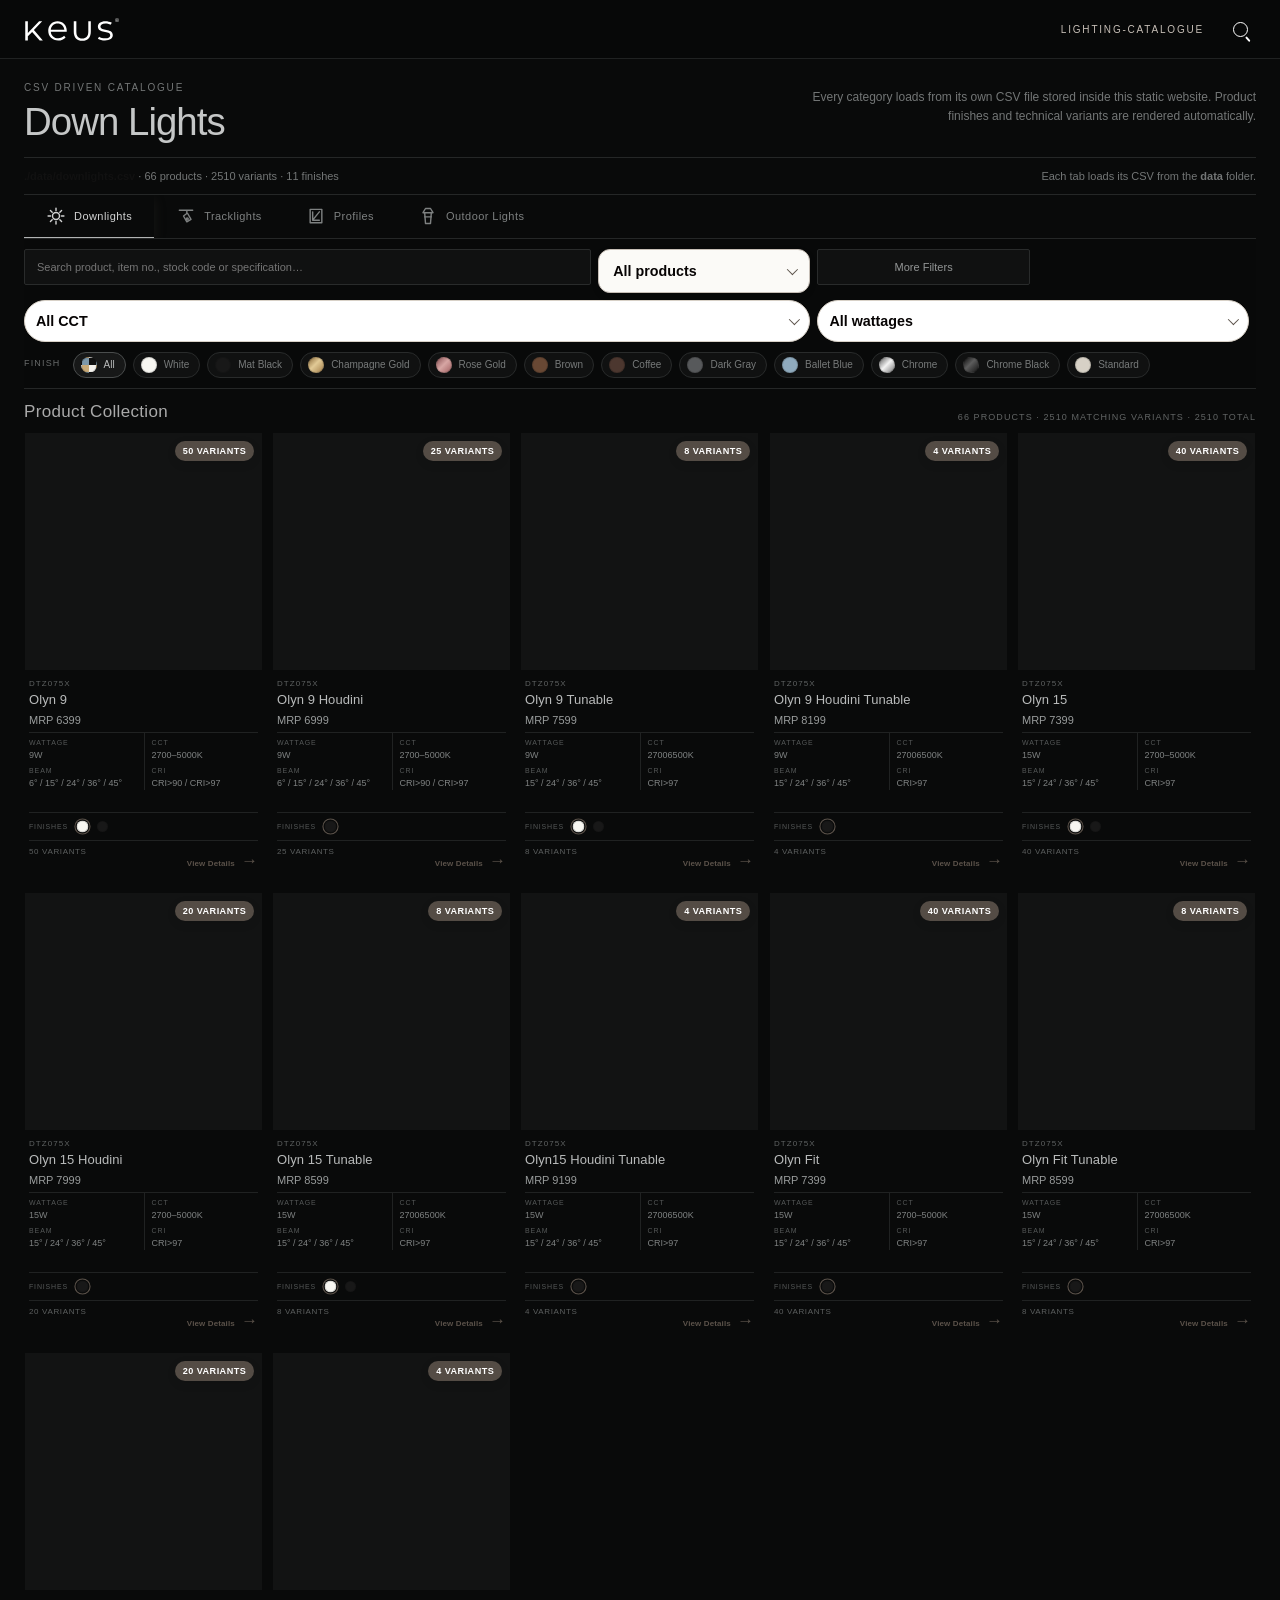
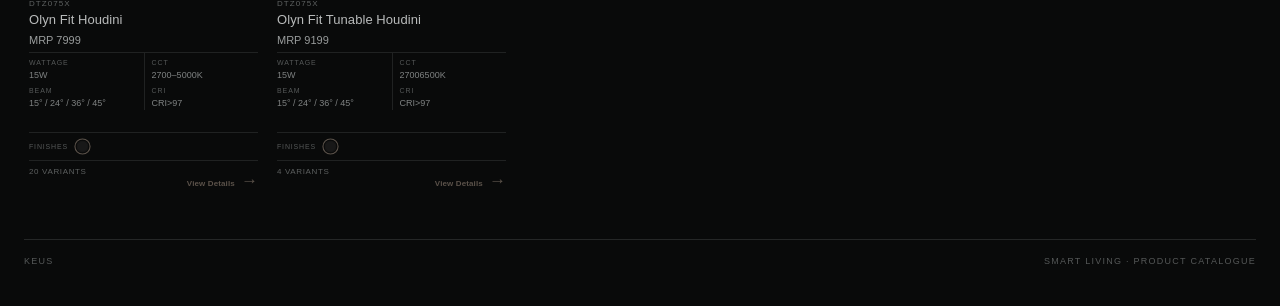
==== commit b75c0461: "Add files via upload new compact" ====
--- a/index.html
+++ b/index.html
@@ -2659,83 +2659,36 @@
 @keyframes keusLogoBreath{0%,100%{opacity:.58}50%{opacity:1}}
 @media(prefers-reduced-motion:reduce){.keus-loader-logo,.keus-loader-line span{animation:none}}
 
-/* Reference-led permanent dark colour option — colour only, no layout changes */
-body.keus-black{
-  --bg:#080808;
-  --paper:#101010;
-  --card:#121212;
-  --ink:#d3cec8;
-  --muted:#77716b;
-  --line:#272727;
-  --line2:#202020;
-  --black:#080808;
-  background:#080808;
-  color:#d3cec8;
-}
-body.keus-black .topbar,
-body.keus-black .shell,
-body.keus-black .category-tabs{background:#080808}
-body.keus-black .top-meta{color:#817a73}
-body.keus-black .top-meta span:first-child{color:#817a73!important}
-body.keus-black .category-tab{
-  background:#0d0d0d;
-  border-color:#292929;
-  color:#8d8781;
-}
-body.keus-black .category-tab:hover,
-body.keus-black .category-tab.active{
-  background:#121212!important;
-  border-color:#9d958d!important;
-  color:#d8d2cb!important;
-  box-shadow:none!important;
-}
-body.keus-black .filter-shell{background:#080808;border-color:#242424}
-body.keus-black .field,
-body.keus-black select,
-body.keus-black input,
-body.keus-black .keus-product-trigger,
-body.keus-black .keus-filter-trigger,
-body.keus-black .keus-product-menu,
-body.keus-black .keus-filter-menu{
-  background:#0d0d0d!important;
-  border-color:#272727!important;
-  color:#aaa39c!important;
-  box-shadow:none;
-}
-body.keus-black .more-btn,
-body.keus-black .reset-btn,
-body.keus-black .btn{
-  background:#0d0d0d;
-  border-color:#292929;
-  color:#aaa39c;
-}
-body.keus-black .finish-chip{background:#0b0b0b;border-color:#262626;color:#8e8881}
-body.keus-black .finish-chip:hover,
-body.keus-black .finish-chip.active{background:#111;border-color:#8f877f;color:#d5cfc8;box-shadow:none!important}
-body.keus-black .card{background:#111;border-color:#252525;color:#cec8c1;box-shadow:none}
-body.keus-black .card:hover{border-color:#3a3734;box-shadow:none}
-body.keus-black .card-image{
-  background:radial-gradient(circle at 50% 42%,#282828 0%,#181818 48%,#111 100%);
-  border-color:#242424;
-}
-body.keus-black .card-price{color:#b7afa7!important}
-body.keus-black .series-variant-badge,
-body.keus-black .global-match-badge{background:#161616;border:1px solid #34312f;color:#958d85}
-body.keus-black .catalogue-head h2{color:#c7c1ba}
-body.keus-black .view-detail-cta,
-body.keus-black .profile-details-btn{color:#aaa39c!important;border-color:#403c38!important}
-body.keus-black .card-swatch.active,
-body.keus-black .profile-row-option.active,
-body.keus-black .profile-variation-btn.active{border-color:#b6976d!important;box-shadow:none!important}
-body.keus-black .pagination button,
-body.keus-black .page-btn{background:#0d0d0d;border-color:#292929;color:#99928b}
-body.keus-black .header-search-btn{color:#a8a19a}
+
+
+/* =========================================================
+   KEUS LUXURY COMPACT CATALOGUE — UI ONLY
+   Existing catalogue data and functionality are unchanged.
+   ========================================================= */
+:root{--lux-bg:#090a0a;--lux-panel:#0f1010;--lux-panel2:#141515;--lux-line:#252727;--lux-text:#b9bbbb;--lux-muted:#737676;--lux-soft:#929595}
+body{background:var(--lux-bg)!important;color:var(--lux-text)!important;font-weight:300!important}
+.topbar{background:#070808!important;border-bottom:1px solid #202222!important;box-shadow:none!important}
+.topbar-inner{max-width:none!important;min-height:58px!important;padding:0 24px!important}
+.brand{font-weight:400!important;letter-spacing:.34em!important;color:#d1d2d2!important}.top-meta{font-weight:300!important;color:#676a6a!important;font-size:10px!important}
+.shell{max-width:none!important;padding:18px 24px 40px!important}
+.hero{padding:5px 0 16px!important;border-color:var(--lux-line)!important}.eyebrow{color:var(--lux-muted)!important;font-size:10px!important;font-weight:300!important}
+h1{font-family:Inter,Arial,sans-serif!important;font-size:clamp(30px,3vw,46px)!important;font-weight:300!important;letter-spacing:-.025em!important;color:#c5c7c7!important}.hero-side p{font-size:12px!important;color:var(--lux-muted)!important}.data-strip{color:var(--lux-muted)!important;border-color:var(--lux-line)!important;font-size:11px!important}
+.category-tabs{display:flex!important;gap:0!important;padding:0!important;border-bottom:1px solid var(--lux-line)!important;overflow-x:auto!important;scrollbar-width:none}.category-tabs::-webkit-scrollbar{display:none}.category-tab{flex:0 0 auto!important;height:43px!important;padding:0 22px!important;border:0!important;border-bottom:1px solid transparent!important;background:transparent!important;color:#7e8181!important;font-size:11px!important;font-weight:300!important;letter-spacing:.04em!important;text-transform:none!important}.category-tab:hover{background:transparent!important;color:#c4c6c6!important}.category-tab.active{background:transparent!important;color:#d2d3d3!important;border-bottom-color:#b1b3b3!important}
+.filter-shell{top:0!important;margin-bottom:13px!important;padding:10px 0!important;background:rgba(9,10,10,.96)!important;border-color:var(--lux-line)!important;backdrop-filter:blur(16px)!important}.toolbar{gap:7px!important}.field,.reset-btn,.more-btn,.btn{height:36px!important;border:1px solid #292b2b!important;border-radius:2px!important;background:#101111!important;color:#929595!important;font-size:11px!important;font-weight:300!important;box-shadow:none!important}.field:focus{border-color:#555858!important;background:#121313!important;color:#c8caca!important}.btn:hover:not(:disabled),.more-btn:hover,.reset-btn:hover{background:#171818!important;color:#c9cbcb!important;border-color:#444747!important}.advanced{gap:7px!important}.finish-title{color:#686b6b!important;font-size:9px!important}.finish-chip{height:26px!important;background:#101111!important;border-color:#292b2b!important;color:#777a7a!important;font-size:10px!important;font-weight:300!important}.finish-chip:hover,.finish-chip.active{background:#171818!important;color:#b9bbbb!important;border-color:#4a4d4d!important;box-shadow:none!important}.filter-pill{background:#181919!important;color:#858888!important;font-size:9px!important}
+.catalogue-head{margin:3px 0 10px!important}.catalogue-head h2{font-family:Inter,Arial,sans-serif!important;font-size:17px!important;font-weight:300!important;letter-spacing:.02em!important;color:#aaa!important}.catalogue-count{font-size:9px!important;font-weight:300!important;color:#626565!important;letter-spacing:.12em!important}
+.grid{grid-template-columns:repeat(6,minmax(0,1fr))!important;gap:9px!important}.card{border:1px solid transparent!important;background:transparent!important;box-shadow:none!important;transition:border-color .18s ease,background .18s ease!important}.card:hover{transform:none!important;box-shadow:none!important;border-color:#2b2d2d!important;background:#0d0e0e!important}.card-image,.image-box{background:#121313!important;border:0!important;aspect-ratio:1/1!important}.card-image img,.image-box img{width:82%!important;height:82%!important}.card:hover .card-image img{transform:scale(1.015)!important}.card-body{padding:9px 4px 7px!important}.card-kicker{margin-bottom:4px!important;min-height:0!important;font-size:8px!important;font-weight:300!important;color:#5f6262!important}.card-title{margin:0 0 6px!important;font-family:Inter,Arial,sans-serif!important;font-size:13px!important;font-weight:300!important;line-height:1.2!important;color:#b9bbbb!important;letter-spacing:.005em!important}.card-price{margin:0 0 6px!important;font-size:11px!important;font-weight:300!important;color:#999c9c!important}.spec-row{border-color:#202222!important}.mini-spec{padding-top:6px!important}.mini-spec:nth-child(even){padding-left:7px!important;border-color:#202222!important}.mini-label{font-size:7px!important;font-weight:300!important;color:#555858!important}.mini-value{font-size:9px!important;font-weight:300!important;color:#7f8282!important}.card-finishes{min-height:22px!important;margin-top:6px!important;padding-top:6px!important;border-color:#202222!important;gap:3px!important}.card-finish-label{font-size:7px!important;color:#555858!important}.card-swatch{width:15px!important;height:15px!important;padding:1px!important}.card-swatch .swatch{width:11px!important;height:11px!important}.more-finishes{font-size:8px!important;color:#5e6161!important}.card-foot{margin-top:6px!important;padding-top:6px!important;border-color:#202222!important;font-size:8px!important;font-weight:300!important;color:#5d6060!important}.match-tag{background:#1b1d1d!important;color:#8e9191!important;font-size:8px!important;font-weight:300!important}.pagination{display:none!important}.footer{border-color:var(--lux-line)!important;color:#555858!important;font-size:9px!important}
+.modal{background:rgba(0,0,0,.78)!important}.modal-panel{background:#0d0e0e!important;color:#aaa!important}.modal-top,.visual-col,.main-image,.spec-grid,.spec-cell,.table-wrap,th,td{border-color:#272929!important}.main-image,.thumb,.finish-option,table{background:#111212!important}.info-col,.variants{background:#0d0e0e!important}.detail-title,.variants h3{font-family:Inter,Arial,sans-serif!important;font-weight:300!important;color:#c1c3c3!important}.spec-label,th{color:#626565!important;font-weight:300!important}.spec-value,td{color:#999c9c!important;font-weight:300!important}th{background:#141515!important}.close-btn{color:#aaa!important;border-color:#333!important}
+@media(max-width:1450px){.grid{grid-template-columns:repeat(5,minmax(0,1fr))!important}}
+@media(max-width:1100px){.grid{grid-template-columns:repeat(4,minmax(0,1fr))!important}}
+@media(max-width:780px){.topbar-inner{min-height:50px!important;padding:0 11px!important}.shell{padding:8px 9px 60px!important}.hero{padding:7px 1px 9px!important}.hero h1{font-size:24px!important}.category-tabs{position:sticky!important;top:50px!important;background:#090a0a!important}.category-tab{height:38px!important;padding:0 14px!important;font-size:10px!important}.filter-shell{padding:7px 0!important}.toolbar{gap:6px!important}.toolbar .product-main{height:36px!important;border:1px solid #292b2b!important;background:#101111!important;color:#999!important;font-size:11px!important;font-weight:300!important;box-shadow:none!important}.mobile-product-label{font-size:8px!important;font-weight:300!important;color:#606363!important}.grid{grid-template-columns:repeat(3,minmax(0,1fr))!important;gap:7px!important}.card-title{font-size:11px!important}.card-body{padding:7px 2px 6px!important}.catalogue-head h2{font-size:14px!important}.catalogue-count{font-size:8px!important}}
+@media(max-width:560px){.grid{grid-template-columns:repeat(2,minmax(0,1fr))!important;gap:6px!important}.card-title{font-size:10.5px!important}.mini-value{font-size:8px!important}.card-price{font-size:10px!important}.top-meta{display:none!important}}
+
 </style>
   <link rel="preconnect" href="https://wsrv.nl" crossorigin>
   <link rel="dns-prefetch" href="//wsrv.nl">
   <link rel="preconnect" href="https://i.ibb.co" crossorigin>
 </head>
-<body class="keus-black">
+<body>
 <div class="keus-page-loader" id="keusPageLoader" aria-hidden="true">
   <div class="keus-loader-inner">
     <img class="keus-loader-logo" src="./assets/keus-logo.svg" alt="">
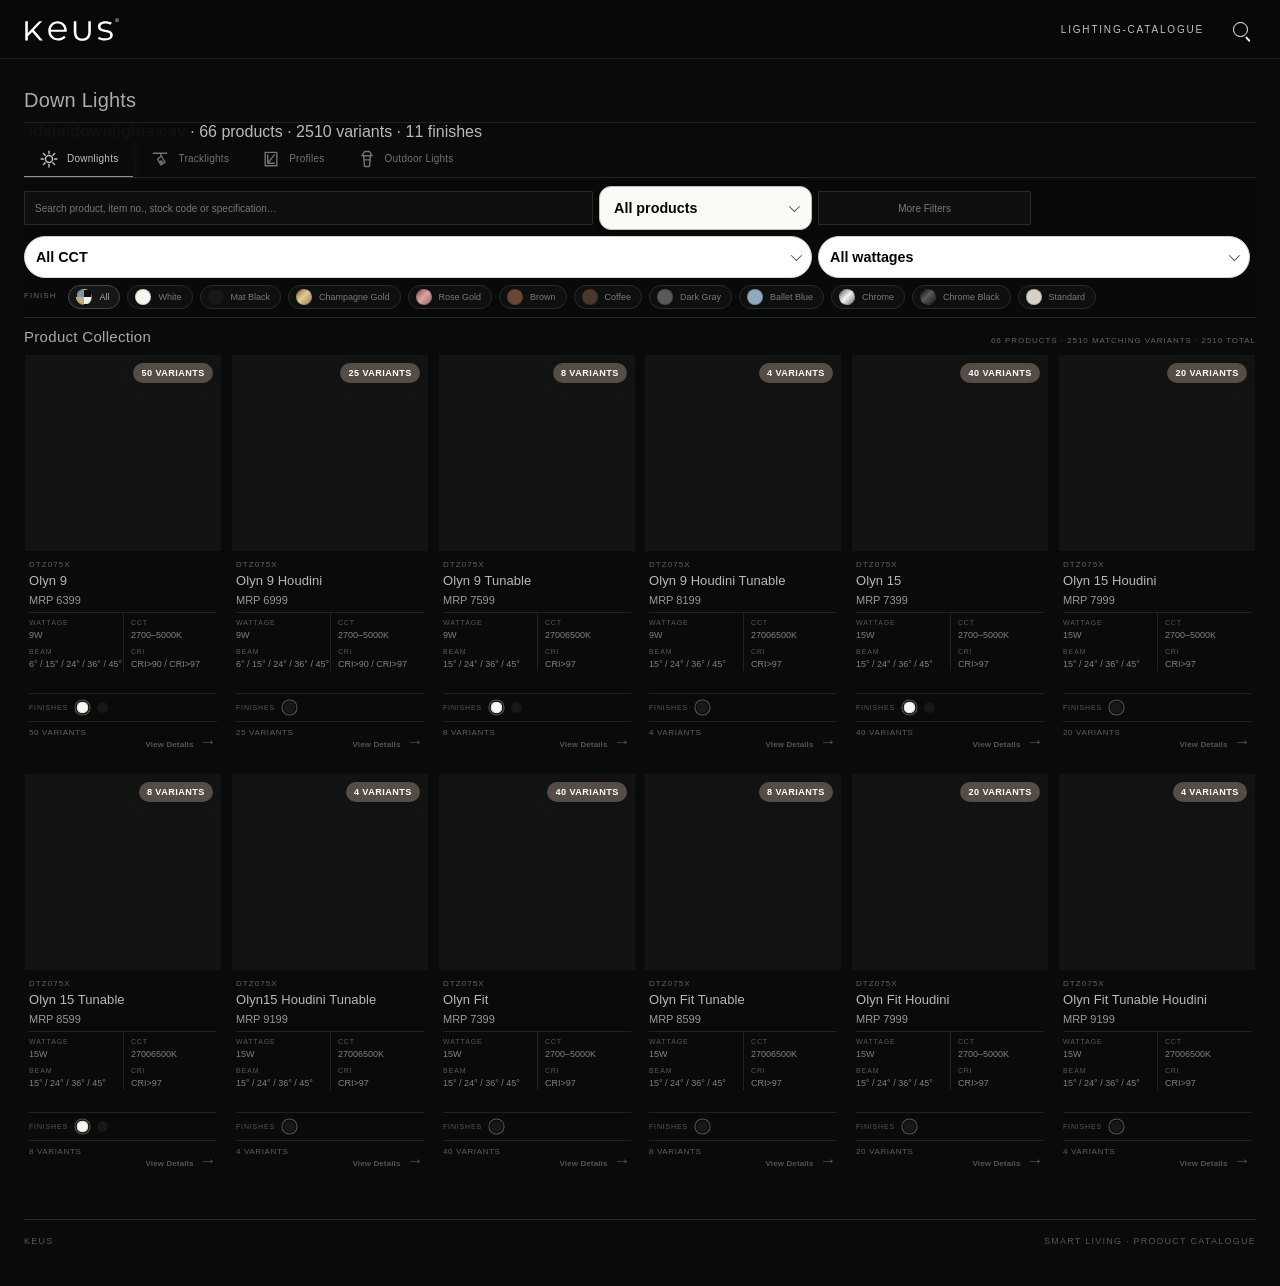
==== commit 5573b8f0: "Add files via upload commit" ====
--- a/index.html
+++ b/index.html
@@ -2687,6 +2687,24 @@
   <link rel="preconnect" href="https://wsrv.nl" crossorigin>
   <link rel="dns-prefetch" href="//wsrv.nl">
   <link rel="preconnect" href="https://i.ibb.co" crossorigin>
+
+<style id="keus-refine-20260918">
+/* Refined monochrome catalogue: existing data/functionality only */
+:root{--lux-bg:#090a0a;--lux-panel:#101111;--lux-panel2:#141515;--lux-line:#262828;--lux-text:#b8baba;--lux-muted:#737676;--lux-soft:#929595}
+body{background:#090a0a!important;color:#b8baba!important;font-weight:300!important}
+.hero{display:block!important;margin:0!important;padding:12px 0 10px!important;border-bottom:1px solid #202222!important}.hero h1{font-size:20px!important;line-height:1.15!important;font-weight:300!important;letter-spacing:.01em!important;color:#aaa!important}.hero-side,.data-strip,.eyebrow{display:none!important}
+.category-tabs{display:flex!important;align-items:center!important;justify-content:flex-start!important;gap:2px!important;padding:0!important;min-height:36px!important;border-bottom:1px solid #242626!important;background:#090a0a!important;overflow-x:auto!important;scrollbar-width:none!important}.category-tabs::-webkit-scrollbar{display:none!important}.category-tab{flex:0 0 auto!important;width:auto!important;min-width:0!important;height:36px!important;min-height:36px!important;padding:0 15px!important;border:0!important;border-bottom:1px solid transparent!important;background:transparent!important;color:#717474!important;font-size:10px!important;line-height:36px!important;font-weight:300!important;letter-spacing:.025em!important;text-transform:none!important;white-space:nowrap!important}.category-tab:hover{background:transparent!important;color:#aaa!important}.category-tab.active{background:transparent!important;color:#c0c2c2!important;border-bottom-color:#8b8e8e!important}
+.filter-shell{padding:8px 0!important;margin-bottom:10px!important;background:rgba(9,10,10,.97)!important;border-color:#242626!important}.toolbar{gap:6px!important;align-items:center!important}.field,.toolbar input,.toolbar select,.reset-btn,.more-btn,.btn{height:34px!important;min-height:34px!important;border:1px solid #292b2b!important;border-radius:1px!important;background:#0e0f0f!important;color:#858888!important;font-size:10px!important;font-weight:300!important;box-shadow:none!important;outline:none!important}.field,.toolbar input,.toolbar select{padding-left:10px!important;padding-right:10px!important}.field:hover,.toolbar input:hover,.toolbar select:hover{border-color:#3a3c3c!important;background:#111212!important}.field:focus,.toolbar input:focus,.toolbar select:focus{border-color:#555858!important;background:#121313!important;color:#b8baba!important}.toolbar select option{background:#111!important;color:#aaa!important}.reset-btn,.more-btn,.btn{padding:0 11px!important;color:#777a7a!important}.reset-btn:hover,.more-btn:hover,.btn:hover:not(:disabled){background:#151616!important;color:#aaa!important;border-color:#414343!important}.mobile-product-label{font-size:8px!important;font-weight:300!important;color:#666969!important;letter-spacing:.09em!important}.advanced{gap:6px!important}.advanced.open{padding-top:6px!important}.finish-panel{padding-top:7px!important}.finish-title{font-size:8px!important;font-weight:300!important;color:#626565!important}.finish-chip{height:24px!important;border:1px solid #292b2b!important;background:#0e0f0f!important;color:#777a7a!important;font-size:9px!important;font-weight:300!important}.finish-chip:hover,.finish-chip.active{background:#151616!important;color:#aaa!important;border-color:#454747!important;box-shadow:none!important}.active-filters{padding-top:6px!important}.filter-pill{background:#151616!important;color:#777a7a!important;font-size:8px!important}.filter-pill b{font-weight:300!important;color:#999!important}
+.catalogue-head{margin:3px 0 9px!important}.catalogue-head h2{font-family:Inter,Arial,sans-serif!important;font-size:15px!important;font-weight:300!important;color:#a8aaaa!important}.catalogue-count{font-size:8px!important;font-weight:300!important;color:#626565!important}
+.grid{grid-template-columns:repeat(6,minmax(0,1fr))!important;gap:9px!important}
+.card{background:transparent!important;border-color:transparent!important}.card:hover{background:#0d0e0e!important;border-color:#292b2b!important}.card-title{font-weight:300!important;color:#b7b9b9!important}.card-price{font-weight:300!important;color:#969999!important}.mini-value,.card-foot,.more-finishes{font-weight:300!important}.card-image,.image-box{background:#121313!important}
+/* Only finish/product indicators retain their data colours. All interface chrome is grayscale. */
+.match-tag{background:#1a1b1b!important;color:#8b8e8e!important}
+@media(max-width:1250px){.grid{grid-template-columns:repeat(5,minmax(0,1fr))!important}}
+@media(max-width:980px){.grid{grid-template-columns:repeat(4,minmax(0,1fr))!important}}
+@media(max-width:780px){.shell{padding-top:6px!important}.hero{padding:7px 0 6px!important}.hero h1{font-size:16px!important}.category-tabs{min-height:34px!important}.category-tab{height:34px!important;min-height:34px!important;line-height:34px!important;padding:0 11px!important;font-size:9px!important}.filter-shell{padding:6px 0 7px!important}.toolbar{gap:5px!important}.toolbar .product-main,.field,.toolbar input,.toolbar select,.more-btn,.reset-btn{height:34px!important;min-height:34px!important;font-size:9px!important;font-weight:300!important;border-width:1px!important;box-shadow:none!important}.toolbar .product-main{padding:0 9px!important}.grid{grid-template-columns:repeat(2,minmax(0,1fr))!important;gap:7px!important}.catalogue-head h2{font-size:13px!important}.catalogue-count{font-size:8px!important}}
+@media(max-width:360px){.category-tab{padding:0 9px!important;font-size:8.5px!important}}
+</style>
 </head>
 <body>
 <div class="keus-page-loader" id="keusPageLoader" aria-hidden="true">
@@ -2709,13 +2727,9 @@
 </header>
 <main class="shell">
   <section class="hero">
-    <div><div class="eyebrow">CSV driven catalogue</div><h1 id="categoryTitle">Down Lights</h1></div>
-    <div class="hero-side">
-      <p>Every category loads from its own CSV file stored inside this static website. Product finishes and technical variants are rendered automatically.</p>
-
-    </div>
+    <div><h1 id="categoryTitle">Down Lights</h1></div>
   </section>
-  <div class="data-strip"><div class="status" id="status">Loading Downlights catalogue…</div><div class="hint">Each tab loads its CSV from the <strong>data</strong> folder.</div></div>
+  <div class="status" id="status">Loading Downlights catalogue…</div>
 
   <nav class="category-tabs" id="categoryTabs" aria-label="Lighting categories">
     <button class="category-tab active" type="button" data-category="downlights">
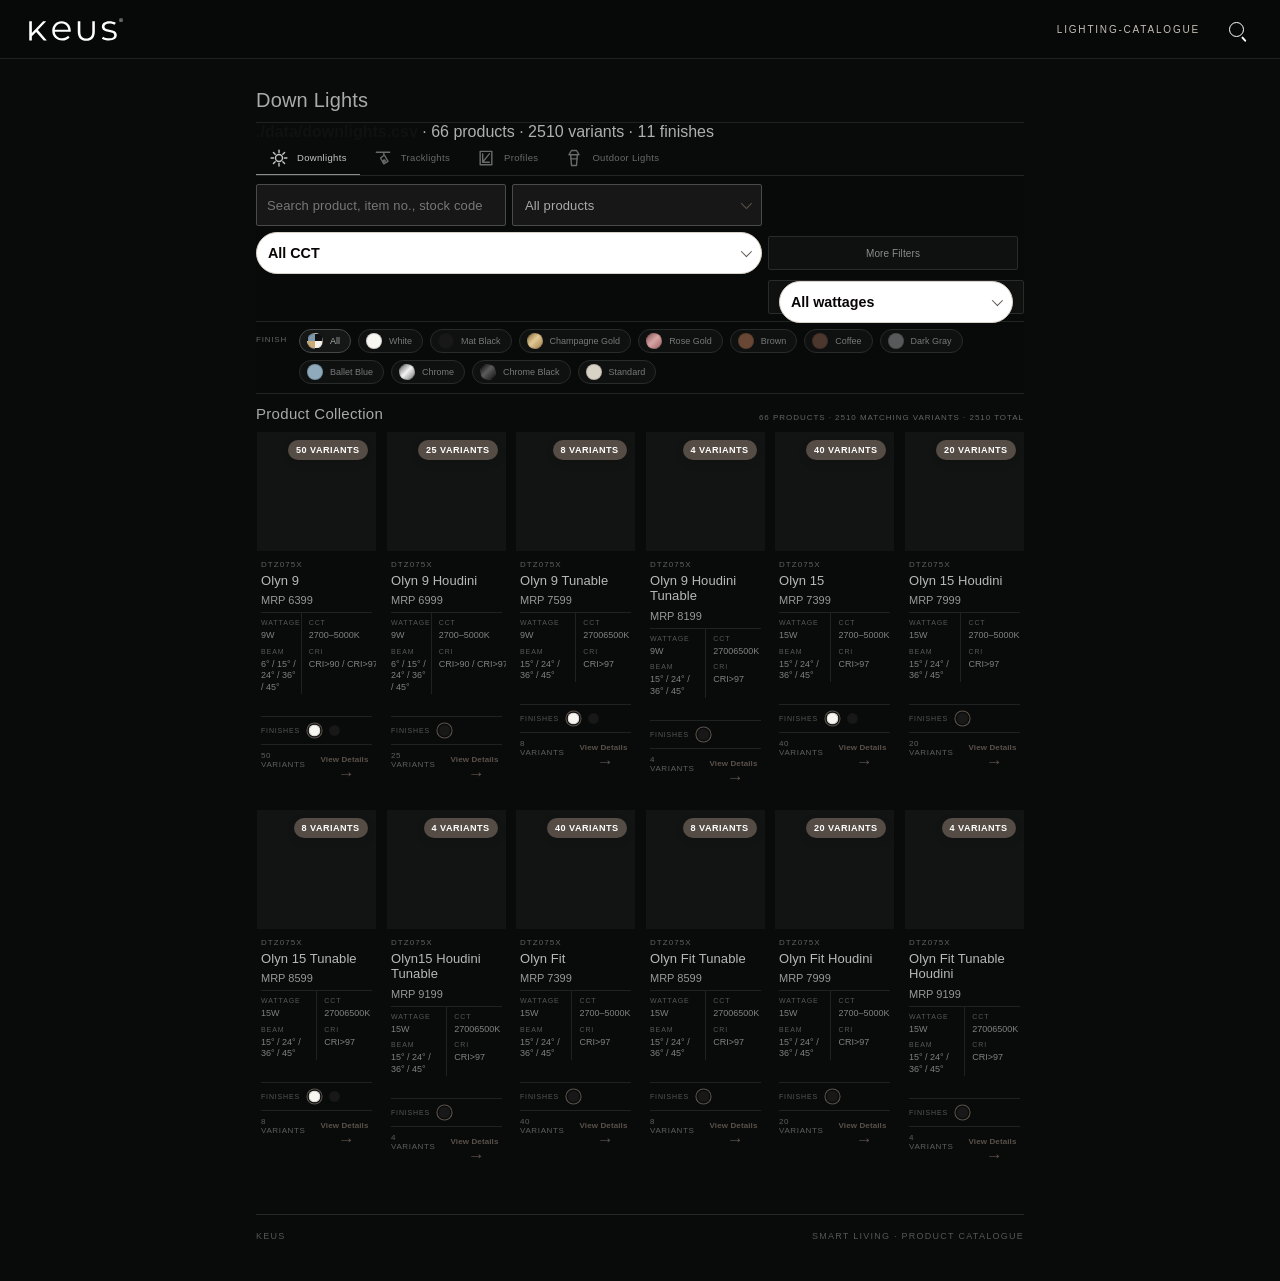
==== commit 746bd27d: "Add files via upload compact 60%" ====
--- a/index.html
+++ b/index.html
@@ -2704,6 +2704,36 @@
 @media(max-width:980px){.grid{grid-template-columns:repeat(4,minmax(0,1fr))!important}}
 @media(max-width:780px){.shell{padding-top:6px!important}.hero{padding:7px 0 6px!important}.hero h1{font-size:16px!important}.category-tabs{min-height:34px!important}.category-tab{height:34px!important;min-height:34px!important;line-height:34px!important;padding:0 11px!important;font-size:9px!important}.filter-shell{padding:6px 0 7px!important}.toolbar{gap:5px!important}.toolbar .product-main,.field,.toolbar input,.toolbar select,.more-btn,.reset-btn{height:34px!important;min-height:34px!important;font-size:9px!important;font-weight:300!important;border-width:1px!important;box-shadow:none!important}.toolbar .product-main{padding:0 9px!important}.grid{grid-template-columns:repeat(2,minmax(0,1fr))!important;gap:7px!important}.catalogue-head h2{font-size:13px!important}.catalogue-count{font-size:8px!important}}
 @media(max-width:360px){.category-tab{padding:0 9px!important;font-size:8.5px!important}}
+</style>
+
+<style id="keus-layout-refinement">
+/* Requested layout refinement */
+.topbar-inner{max-width:none!important;width:100%!important;padding-left:28px!important;padding-right:28px!important;}
+.shell{width:60%!important;max-width:none!important;margin-left:auto!important;margin-right:auto!important;padding-left:0!important;padding-right:0!important;}
+.toolbar{display:grid!important;grid-template-columns:repeat(3,minmax(0,1fr))!important;gap:12px!important;align-items:center!important;}
+.toolbar .search{grid-column:1!important;order:1!important;width:100%!important;}
+.toolbar #cctFilter,.toolbar .watt-main{display:none!important;}
+.toolbar .product-main{display:none!important;}
+.mobile-product-label{display:none!important;}
+.keus-product-select{grid-column:2!important;order:2!important;width:100%!important;min-width:0!important;}
+.toolbar .more-btn{grid-column:3!important;order:3!important;width:100%!important;min-width:0!important;}
+.toolbar .search,.keus-product-trigger,.toolbar .more-btn{height:42px!important;border:1px solid #4a4a4a!important;border-radius:2px!important;background:#171717!important;color:#aaa!important;box-shadow:none!important;font-size:13px!important;font-weight:400!important;letter-spacing:.01em!important;}
+.keus-product-trigger{width:100%!important;padding:0 12px!important;text-align:left!important;}
+.toolbar .more-btn{padding:0 12px!important;}
+.toolbar .more-btn:before{display:none!important;}
+.toolbar .search::placeholder{color:#777!important;font-weight:400!important;}
+.advanced{grid-template-columns:repeat(3,minmax(0,1fr))!important;gap:10px!important;}
+.advanced .field,.advanced .btn{font-weight:400!important;}
+@media(max-width:900px){
+ .topbar-inner{padding-left:14px!important;padding-right:14px!important;}
+ .shell{width:100%!important;padding-left:12px!important;padding-right:12px!important;}
+ .toolbar{grid-template-columns:repeat(3,minmax(0,1fr))!important;gap:7px!important;}
+ .toolbar .search{grid-column:1!important;order:1!important;}
+ .keus-product-select{grid-column:2!important;order:2!important;}
+ .toolbar .more-btn{grid-column:3!important;order:3!important;}
+ .toolbar .search,.keus-product-trigger,.toolbar .more-btn{height:38px!important;font-size:11px!important;padding-left:8px!important;padding-right:8px!important;}
+ .advanced{grid-template-columns:repeat(2,minmax(0,1fr))!important;}
+}
 </style>
 </head>
 <body>
@@ -4052,3 +4082,60 @@
 </script>
 </body>
 </html>
+
+<style id="keus-final-luxury-refinement-20260918">
+/* Final luxury refinement — visual only; existing catalogue data/functionality unchanged */
+.data-strip{display:none!important}
+
+/* restrained monochrome luxury palette */
+body{background:#090a0a!important;color:#aeb0b0!important;font-weight:300!important}
+
+/* compact category navigation */
+.category-tabs{display:flex!important;align-items:center!important;justify-content:flex-start!important;gap:0!important;min-height:34px!important;padding:0!important;border-bottom:1px solid #232525!important;background:#090a0a!important;overflow-x:auto!important;scrollbar-width:none!important}
+.category-tabs::-webkit-scrollbar{display:none!important}
+.category-tab{flex:0 0 auto!important;width:auto!important;min-width:0!important;height:34px!important;min-height:34px!important;padding:0 13px!important;border:0!important;border-bottom:1px solid transparent!important;border-radius:0!important;background:transparent!important;box-shadow:none!important;color:#686b6b!important;font-size:9.5px!important;font-weight:300!important;line-height:34px!important;letter-spacing:.035em!important;text-transform:none!important;white-space:nowrap!important}
+.category-tab:hover{background:transparent!important;color:#a8aaaa!important;border-color:transparent!important}
+.category-tab.active,.category-tab.active:hover{background:transparent!important;color:#c3c5c5!important;border-bottom-color:#8b8e8e!important;box-shadow:none!important}
+
+/* clean, light-weight filter system */
+.filter-shell{padding:8px 0 9px!important;margin-bottom:11px!important;background:rgba(9,10,10,.97)!important;border-bottom:1px solid #232525!important;box-shadow:none!important}
+.toolbar{gap:6px!important;align-items:center!important}
+.field,.toolbar input,.toolbar select,.advanced .field,.reset-btn,.more-btn,.btn{height:34px!important;min-height:34px!important;border:1px solid #292b2b!important;border-radius:2px!important;background:#0f1010!important;color:#898c8c!important;font-family:Inter,Arial,Helvetica,sans-serif!important;font-size:10px!important;font-weight:300!important;letter-spacing:.01em!important;box-shadow:none!important;outline:none!important}
+.field,.toolbar input,.toolbar select,.advanced .field{padding:0 10px!important}
+.toolbar .product-main{height:34px!important;min-height:34px!important;border:1px solid #292b2b!important;border-radius:2px!important;background:#0f1010!important;color:#898c8c!important;font-size:10px!important;font-weight:300!important;padding:0 10px!important;box-shadow:none!important}
+.toolbar #cctFilter,.toolbar .watt-main,.toolbar .more-btn{height:34px!important;min-height:34px!important;border:1px solid #292b2b!important;border-radius:2px!important;background:#0f1010!important;color:#898c8c!important;font-size:10px!important;font-weight:300!important;padding:0 10px!important;box-shadow:none!important}
+.field:hover,.toolbar input:hover,.toolbar select:hover,.advanced .field:hover,.toolbar .product-main:hover,.toolbar #cctFilter:hover,.toolbar .watt-main:hover,.more-btn:hover,.reset-btn:hover{background:#121313!important;border-color:#3b3d3d!important;color:#a9abab!important}
+.field:focus,.toolbar input:focus,.toolbar select:focus,.advanced .field:focus,.toolbar .product-main:focus{background:#121313!important;border-color:#555858!important;color:#bfc1c1!important;box-shadow:none!important}
+.toolbar select option,.advanced select option{background:#111212!important;color:#a5a7a7!important;font-weight:300!important}
+.more-btn:before{display:none!important;content:none!important}
+.mobile-product-label{font-size:8px!important;font-weight:300!important;color:#5f6262!important;letter-spacing:.08em!important}
+
+/* more filters: simple rectangular fields, no heavy pills */
+.advanced{gap:6px!important}
+.advanced.open{padding-top:6px!important}
+.reset-btn{border-color:#303232!important;background:#111212!important;color:#777a7a!important;font-weight:300!important}
+.finish-panel{margin-top:7px!important;padding-top:7px!important;border-top:1px solid #222424!important}
+.finish-title{font-size:8px!important;font-weight:300!important;color:#626565!important;letter-spacing:.10em!important}
+.finish-chip{height:24px!important;border:1px solid #292b2b!important;border-radius:12px!important;background:#0f1010!important;color:#777a7a!important;font-size:9px!important;font-weight:300!important;box-shadow:none!important}
+.finish-chip:hover,.finish-chip.active{background:#151616!important;color:#a8aaaa!important;border-color:#454747!important;box-shadow:none!important}
+.filter-pill{background:#151616!important;color:#777a7a!important;font-size:8px!important;font-weight:300!important}.filter-pill b{font-weight:300!important;color:#999!important}
+
+/* product presentation stays quiet so imagery leads */
+.catalogue-head h2,.card-title,.card-price,.mini-value,.card-foot{font-weight:300!important}
+.card{box-shadow:none!important}.card:hover{transform:none!important;box-shadow:none!important}
+
+@media(max-width:780px){
+  .category-tabs{min-height:32px!important}
+  .category-tab{height:32px!important;min-height:32px!important;line-height:32px!important;padding:0 11px!important;font-size:9px!important}
+  .filter-shell{padding:6px 0 8px!important}
+  .toolbar{gap:5px!important}
+  .toolbar .search,.toolbar .product-main,.toolbar #cctFilter,.toolbar .watt-main,.toolbar .more-btn{height:33px!important;min-height:33px!important;border-radius:2px!important;font-size:9.5px!important;font-weight:300!important}
+  .advanced{grid-template-columns:repeat(2,minmax(0,1fr))!important;gap:5px!important}
+  .advanced .field,.reset-btn{height:33px!important;min-height:33px!important;border-radius:2px!important;font-size:9.5px!important;font-weight:300!important}
+  .grid{grid-template-columns:repeat(3,minmax(0,1fr))!important;gap:7px!important}
+}
+@media(max-width:480px){
+  .grid{grid-template-columns:repeat(2,minmax(0,1fr))!important;gap:7px!important}
+  .category-tab{padding:0 10px!important;font-size:8.5px!important}
+}
+</style>
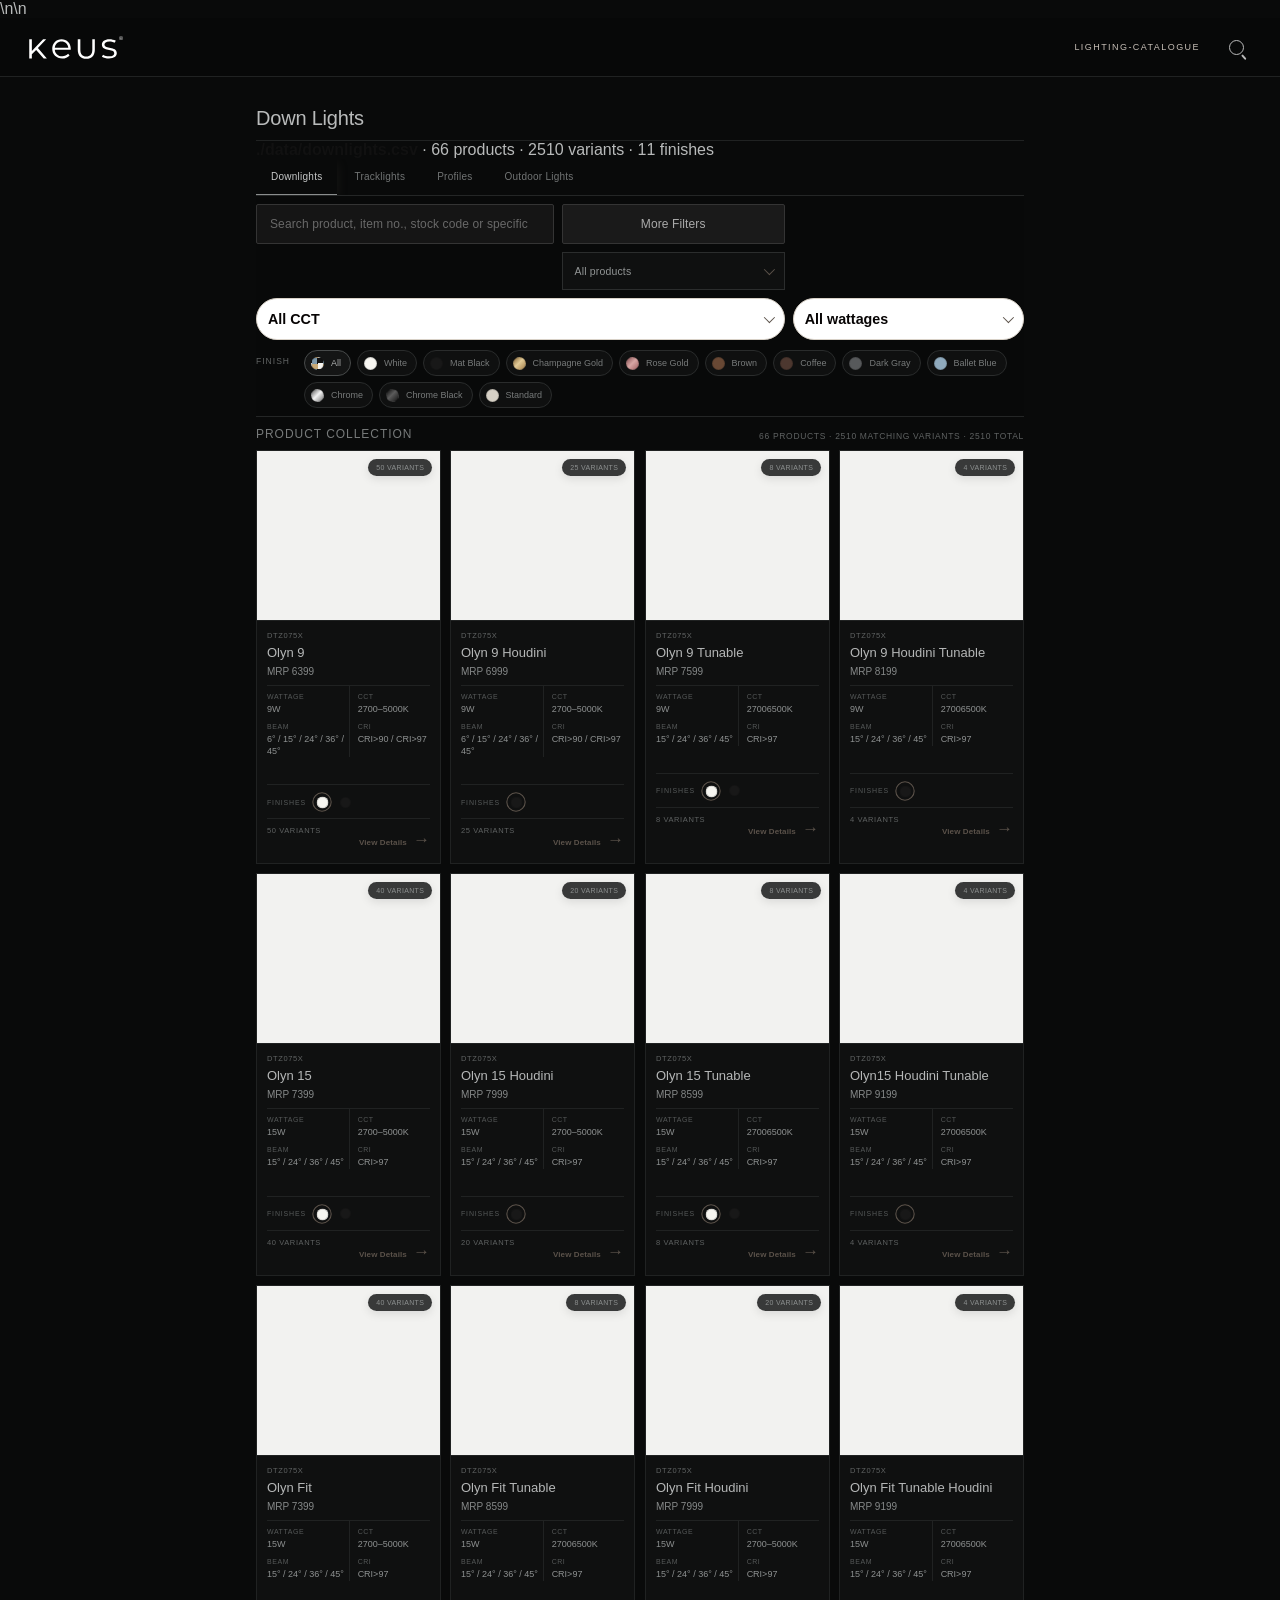
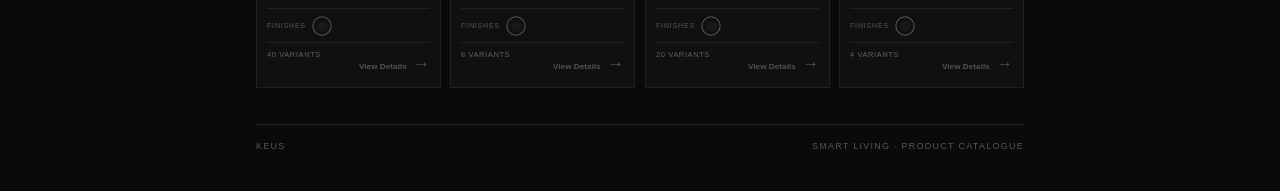
==== commit 7e0b03cc: "Add files via upload 40 30 30" ====
--- a/index.html
+++ b/index.html
@@ -2735,6 +2735,61 @@
  .advanced{grid-template-columns:repeat(2,minmax(0,1fr))!important;}
 }
 </style>
+\n<style id="keus-luxury-ui-20260918">\n/* KEUS luxury catalogue — restrained monochrome UI */\n:root{--lux-bg:#0b0c0c;--lux-surface:#101111;--lux-surface2:#141515;--lux-line:#272929;--lux-line2:#1d1f1f;--lux-text:#b8baba;--lux-muted:#707373;--lux-soft:#929595}\nhtml,body{background:var(--lux-bg)!important;color:var(--lux-text)!important;font-family:Inter,"Helvetica Neue",Arial,sans-serif!important}\nbody{font-weight:300!important;-webkit-font-smoothing:antialiased}\n.topbar{width:100%!important;background:#080909!important;border-bottom:1px solid #1f2121!important;box-shadow:none!important}\n.topbar-inner{width:100%!important;max-width:none!important;min-height:58px!important;padding:0 30px!important}\n.brand-logo{height:22px!important;width:auto!important;opacity:.94}.top-meta{font-size:9px!important;font-weight:300!important;letter-spacing:.16em!important;color:#666969!important}.header-search-btn{opacity:.72}\n.shell{width:min(94vw,1540px)!important;max-width:none!important;margin:0 auto!important;padding:20px 0 48px!important}\n.hero{display:flex!important;align-items:end!important;min-height:54px!important;padding:5px 0 13px!important;border-bottom:0!important}.hero h1{font-family:Inter,"Helvetica Neue",Arial,sans-serif!important;font-size:20px!important;font-weight:300!important;letter-spacing:-.01em!important;color:#b9bbbb!important}\n.status,.data-strip{display:none!important}\n.category-tabs{display:flex!important;align-items:center!important;gap:24px!important;min-height:38px!important;padding:0!important;border-top:1px solid var(--lux-line2)!important;border-bottom:1px solid var(--lux-line)!important;background:transparent!important;overflow-x:auto!important;scrollbar-width:none!important}.category-tabs::-webkit-scrollbar{display:none!important}\n.category-tab{flex:0 0 auto!important;width:auto!important;height:38px!important;padding:0!important;border:0!important;border-bottom:1px solid transparent!important;background:transparent!important;color:#676a6a!important;font-size:10px!important;font-weight:300!important;letter-spacing:.03em!important;text-transform:none!important;box-shadow:none!important}.category-tab .cat-icon{display:none!important}.category-tab:hover{color:#a2a4a4!important;background:transparent!important}.category-tab.active{color:#c6c8c8!important;border-bottom-color:#8a8d8d!important;background:transparent!important}\n.filter-shell{position:sticky!important;top:58px!important;z-index:35!important;margin:0 0 20px!important;padding:12px 0!important;background:rgba(11,12,12,.94)!important;backdrop-filter:blur(18px)!important;border-bottom:1px solid var(--lux-line)!important;box-shadow:none!important}\n.toolbar{display:grid!important;grid-template-columns:minmax(260px,1.6fr) minmax(190px,.8fr) minmax(130px,.45fr)!important;gap:8px!important;align-items:center!important}.hidden-main-filter{display:none!important}.mobile-product-label{display:none!important}\n.field,.keus-product-trigger,.more-btn,.reset-btn,.advanced .field{height:38px!important;min-height:38px!important;border:1px solid #2b2d2d!important;border-radius:0!important;background:#0f1010!important;color:#929595!important;font-family:Inter,"Helvetica Neue",Arial,sans-serif!important;font-size:10.5px!important;font-weight:300!important;letter-spacing:.015em!important;box-shadow:none!important;outline:none!important}.field{padding:0 12px!important}.field::placeholder{color:#5f6262!important;font-weight:300!important}.field:hover,.keus-product-trigger:hover,.more-btn:hover,.reset-btn:hover{border-color:#424545!important;background:#111212!important;color:#b0b2b2!important}.field:focus{border-color:#5a5d5d!important;background:#121313!important;color:#c0c2c2!important}\n.keus-product-select{height:38px!important}.keus-product-trigger{width:100%!important;padding:0 12px!important;text-align:left!important}.keus-product-menu,.keus-filter-menu{background:#101111!important;border:1px solid #303232!important;border-radius:0!important;box-shadow:0 16px 44px rgba(0,0,0,.32)!important}.more-btn,.reset-btn{text-transform:none!important;padding:0 14px!important;color:#858888!important}\n.advanced{grid-template-columns:repeat(4,minmax(0,1fr))!important;gap:8px!important}.advanced.open{padding-top:10px!important;max-height:420px!important}.advanced select option{background:#111!important;color:#aaa!important;font-weight:300!important}.finish-panel{padding-top:10px!important;gap:14px!important}.finish-title{font-size:8.5px!important;font-weight:300!important;letter-spacing:.12em!important;color:#626565!important}.finish-chips{gap:6px!important}.finish-chip{height:26px!important;padding:0 9px 0 6px!important;border:1px solid #2a2c2c!important;border-radius:13px!important;background:#0f1010!important;color:#777a7a!important;font-size:9px!important;font-weight:300!important;box-shadow:none!important}.finish-chip:hover,.finish-chip.active{border-color:#484b4b!important;background:#141515!important;color:#a8aaaa!important;box-shadow:none!important}.finish-chip .swatch{width:13px!important;height:13px!important}.active-filters{padding-top:8px!important}.filter-pill{background:#151616!important;color:#777!important;font-size:8.5px!important;font-weight:300!important}.filter-pill b{font-weight:300!important}\n.catalogue-head{margin:0 0 12px!important;align-items:center!important}.catalogue-head h2{font-family:Inter,"Helvetica Neue",Arial,sans-serif!important;font-size:12px!important;font-weight:300!important;letter-spacing:.08em!important;text-transform:uppercase!important;color:#777a7a!important}.catalogue-count{font-size:8.5px!important;font-weight:300!important;color:#5f6262!important;letter-spacing:.08em!important}\n.grid{grid-template-columns:repeat(5,minmax(0,1fr))!important;gap:10px!important}.card{border:1px solid #202222!important;background:#0f1010!important;box-shadow:none!important;transition:border-color .18s ease,background .18s ease!important}.card:hover{transform:none!important;border-color:#3a3d3d!important;background:#111212!important;box-shadow:none!important}.card-image{aspect-ratio:1.08/1!important;background:#f2f2f0!important;border-bottom:1px solid #202222!important}.card-image img{width:80%!important;height:80%!important}.card-body{padding:10px 10px 9px!important}.card-kicker{margin-bottom:5px!important;font-size:7.5px!important;font-weight:300!important;letter-spacing:.08em!important;color:#606363!important}.card-title{margin:0 0 6px!important;font-family:Inter,"Helvetica Neue",Arial,sans-serif!important;font-size:13px!important;font-weight:300!important;line-height:1.2!important;letter-spacing:0!important;color:#b5b7b7!important}.card-price{margin:0 0 8px!important;font-size:10px!important;font-weight:300!important;color:#858888!important}.spec-row{border-color:#202222!important}.mini-spec{padding-top:7px!important}.mini-spec:nth-child(even){padding-left:8px!important;border-color:#202222!important}.mini-label{font-size:7px!important;font-weight:300!important;letter-spacing:.08em!important;color:#555858!important}.mini-value{font-size:9px!important;font-weight:300!important;color:#8e9191!important}.card-finishes{margin-top:8px!important;padding-top:8px!important;border-color:#202222!important}.card-finish-label{font-size:7px!important;font-weight:300!important;color:#565959!important}.card-swatch{width:18px!important;height:18px!important}.card-foot{margin-top:7px!important;padding-top:7px!important;border-color:#202222!important;font-size:7.5px!important;font-weight:300!important;color:#5f6262!important}.view-detail-cta{font-size:8px!important;font-weight:300!important;color:#8b8e8e!important}.series-variant-badge,.match-tag{font-size:7px!important;font-weight:300!important;background:rgba(15,16,16,.82)!important;color:#8d9090!important}\n.footer{border-color:#232525!important;color:#555858!important;font-size:8px!important;font-weight:300!important}\n@media(max-width:1250px){.grid{grid-template-columns:repeat(4,minmax(0,1fr))!important}.advanced{grid-template-columns:repeat(3,minmax(0,1fr))!important}}\n@media(max-width:780px){.topbar-inner{min-height:52px!important;padding:0 14px!important}.brand-logo{height:19px!important}.top-meta{display:none!important}.shell{width:calc(100% - 20px)!important;padding:10px 0 40px!important}.hero{min-height:38px!important;padding:2px 0 8px!important}.hero h1{font-size:15px!important}.category-tabs{gap:18px!important;min-height:34px!important}.category-tab{height:34px!important;font-size:9px!important}.filter-shell{top:52px!important;padding:9px 0 10px!important;margin-bottom:14px!important}.toolbar{grid-template-columns:minmax(0,1.4fr) minmax(0,1fr) auto!important;gap:6px!important}.field,.keus-product-trigger,.more-btn{height:35px!important;min-height:35px!important;font-size:9px!important;padding-left:9px!important;padding-right:9px!important}.advanced{grid-template-columns:repeat(2,minmax(0,1fr))!important;gap:6px!important}.advanced.open{max-height:720px!important}.finish-panel{flex-direction:column!important;gap:6px!important}.grid{grid-template-columns:repeat(2,minmax(0,1fr))!important;gap:7px!important}.card-body{padding:8px 8px 7px!important}.card-title{font-size:11px!important}.card-price{font-size:9px!important}.catalogue-count{font-size:7.5px!important}}\n@media(max-width:420px){.toolbar{grid-template-columns:1fr 1fr!important}.toolbar .search{grid-column:1/-1!important}.more-btn{width:100%!important}.category-tabs{gap:15px!important}.category-tab{font-size:8.5px!important}.advanced{grid-template-columns:1fr 1fr!important}}\n</style>\n
+
+
+
+
+<style id="keus-toolbar-40-30-30">
+.toolbar{
+  display:grid!important;
+  grid-template-columns:minmax(0,40fr) minmax(0,30fr) minmax(0,30fr)!important;
+  gap:8px!important;width:100%!important;align-items:stretch!important;
+}
+.toolbar .search,.toolbar .product-main,.toolbar .more-btn{
+  grid-column:auto!important;grid-row:1!important;width:100%!important;min-width:0!important;
+  margin:0!important;height:40px!important;min-height:40px!important;
+  border:1px solid #343434!important;border-radius:2px!important;
+  background:#151515!important;color:#aaa!important;box-shadow:none!important;outline:none!important;
+  font-size:12px!important;font-weight:400!important;letter-spacing:.01em!important;
+}
+.toolbar .search{padding:0 13px!important}
+.toolbar .product-main{padding:0 28px 0 12px!important}
+.toolbar .more-btn{padding:0 12px!important;background:#1a1a1a!important}
+.toolbar .search::placeholder{color:#686868!important;opacity:1}
+.toolbar .search:hover,.toolbar .product-main:hover,.toolbar .more-btn:hover{
+  border-color:#505050!important;background:#1b1b1b!important;color:#c2c2c2!important;
+}
+.toolbar .search:focus,.toolbar .product-main:focus{
+  border-color:#666!important;background:#181818!important;color:#c8c8c8!important;
+}
+.toolbar #cctFilter,.toolbar .watt-main,.mobile-product-label{display:none!important}
+@media(max-width:780px){
+  .toolbar{grid-template-columns:minmax(0,40fr) minmax(0,30fr) minmax(0,30fr)!important;gap:5px!important}
+  .toolbar .search,.toolbar .product-main,.toolbar .more-btn{
+    grid-column:auto!important;grid-row:1!important;height:36px!important;min-height:36px!important;
+    font-size:10px!important;font-weight:400!important;
+  }
+  .toolbar .search{padding:0 8px!important}
+  .toolbar .product-main{padding:0 17px 0 7px!important}
+  .toolbar .more-btn{padding:0 6px!important}
+}
+</style>
+
+
+<style id="keus-four-column-grid">
+/* Product catalogue — 4 columns */
+.grid{
+  grid-template-columns:repeat(4,minmax(0,1fr)) !important;
+}
+@media(max-width:1100px){
+  .grid{grid-template-columns:repeat(4,minmax(0,1fr)) !important;}
+}
+@media(max-width:780px){
+  .grid{grid-template-columns:repeat(2,minmax(0,1fr)) !important;}
+}
+</style>
+
 </head>
 <body>
 <div class="keus-page-loader" id="keusPageLoader" aria-hidden="true">
@@ -2799,8 +2854,8 @@
         </button>
         <div class="keus-product-menu" id="keusProductMenu" role="listbox" aria-label="All products" hidden></div>
       </div>
-      <select class="field" id="cctFilter" data-field="cct"><option value="">All CCT</option></select>
-      <select class="field watt-main" id="wattageFilter" data-field="wattage"><option value="">All wattages</option></select>
+      <select class="field hidden-main-filter" id="cctFilter" data-field="cct"><option value="">All CCT</option></select>
+      <select class="field watt-main hidden-main-filter" id="wattageFilter" data-field="wattage"><option value="">All wattages</option></select>
       <button class="btn more-btn" id="moreBtn" type="button">More Filters</button>
     </div>
     <div class="advanced" id="advancedFilters">
@@ -4082,60 +4137,3 @@
 </script>
 </body>
 </html>
-
-<style id="keus-final-luxury-refinement-20260918">
-/* Final luxury refinement — visual only; existing catalogue data/functionality unchanged */
-.data-strip{display:none!important}
-
-/* restrained monochrome luxury palette */
-body{background:#090a0a!important;color:#aeb0b0!important;font-weight:300!important}
-
-/* compact category navigation */
-.category-tabs{display:flex!important;align-items:center!important;justify-content:flex-start!important;gap:0!important;min-height:34px!important;padding:0!important;border-bottom:1px solid #232525!important;background:#090a0a!important;overflow-x:auto!important;scrollbar-width:none!important}
-.category-tabs::-webkit-scrollbar{display:none!important}
-.category-tab{flex:0 0 auto!important;width:auto!important;min-width:0!important;height:34px!important;min-height:34px!important;padding:0 13px!important;border:0!important;border-bottom:1px solid transparent!important;border-radius:0!important;background:transparent!important;box-shadow:none!important;color:#686b6b!important;font-size:9.5px!important;font-weight:300!important;line-height:34px!important;letter-spacing:.035em!important;text-transform:none!important;white-space:nowrap!important}
-.category-tab:hover{background:transparent!important;color:#a8aaaa!important;border-color:transparent!important}
-.category-tab.active,.category-tab.active:hover{background:transparent!important;color:#c3c5c5!important;border-bottom-color:#8b8e8e!important;box-shadow:none!important}
-
-/* clean, light-weight filter system */
-.filter-shell{padding:8px 0 9px!important;margin-bottom:11px!important;background:rgba(9,10,10,.97)!important;border-bottom:1px solid #232525!important;box-shadow:none!important}
-.toolbar{gap:6px!important;align-items:center!important}
-.field,.toolbar input,.toolbar select,.advanced .field,.reset-btn,.more-btn,.btn{height:34px!important;min-height:34px!important;border:1px solid #292b2b!important;border-radius:2px!important;background:#0f1010!important;color:#898c8c!important;font-family:Inter,Arial,Helvetica,sans-serif!important;font-size:10px!important;font-weight:300!important;letter-spacing:.01em!important;box-shadow:none!important;outline:none!important}
-.field,.toolbar input,.toolbar select,.advanced .field{padding:0 10px!important}
-.toolbar .product-main{height:34px!important;min-height:34px!important;border:1px solid #292b2b!important;border-radius:2px!important;background:#0f1010!important;color:#898c8c!important;font-size:10px!important;font-weight:300!important;padding:0 10px!important;box-shadow:none!important}
-.toolbar #cctFilter,.toolbar .watt-main,.toolbar .more-btn{height:34px!important;min-height:34px!important;border:1px solid #292b2b!important;border-radius:2px!important;background:#0f1010!important;color:#898c8c!important;font-size:10px!important;font-weight:300!important;padding:0 10px!important;box-shadow:none!important}
-.field:hover,.toolbar input:hover,.toolbar select:hover,.advanced .field:hover,.toolbar .product-main:hover,.toolbar #cctFilter:hover,.toolbar .watt-main:hover,.more-btn:hover,.reset-btn:hover{background:#121313!important;border-color:#3b3d3d!important;color:#a9abab!important}
-.field:focus,.toolbar input:focus,.toolbar select:focus,.advanced .field:focus,.toolbar .product-main:focus{background:#121313!important;border-color:#555858!important;color:#bfc1c1!important;box-shadow:none!important}
-.toolbar select option,.advanced select option{background:#111212!important;color:#a5a7a7!important;font-weight:300!important}
-.more-btn:before{display:none!important;content:none!important}
-.mobile-product-label{font-size:8px!important;font-weight:300!important;color:#5f6262!important;letter-spacing:.08em!important}
-
-/* more filters: simple rectangular fields, no heavy pills */
-.advanced{gap:6px!important}
-.advanced.open{padding-top:6px!important}
-.reset-btn{border-color:#303232!important;background:#111212!important;color:#777a7a!important;font-weight:300!important}
-.finish-panel{margin-top:7px!important;padding-top:7px!important;border-top:1px solid #222424!important}
-.finish-title{font-size:8px!important;font-weight:300!important;color:#626565!important;letter-spacing:.10em!important}
-.finish-chip{height:24px!important;border:1px solid #292b2b!important;border-radius:12px!important;background:#0f1010!important;color:#777a7a!important;font-size:9px!important;font-weight:300!important;box-shadow:none!important}
-.finish-chip:hover,.finish-chip.active{background:#151616!important;color:#a8aaaa!important;border-color:#454747!important;box-shadow:none!important}
-.filter-pill{background:#151616!important;color:#777a7a!important;font-size:8px!important;font-weight:300!important}.filter-pill b{font-weight:300!important;color:#999!important}
-
-/* product presentation stays quiet so imagery leads */
-.catalogue-head h2,.card-title,.card-price,.mini-value,.card-foot{font-weight:300!important}
-.card{box-shadow:none!important}.card:hover{transform:none!important;box-shadow:none!important}
-
-@media(max-width:780px){
-  .category-tabs{min-height:32px!important}
-  .category-tab{height:32px!important;min-height:32px!important;line-height:32px!important;padding:0 11px!important;font-size:9px!important}
-  .filter-shell{padding:6px 0 8px!important}
-  .toolbar{gap:5px!important}
-  .toolbar .search,.toolbar .product-main,.toolbar #cctFilter,.toolbar .watt-main,.toolbar .more-btn{height:33px!important;min-height:33px!important;border-radius:2px!important;font-size:9.5px!important;font-weight:300!important}
-  .advanced{grid-template-columns:repeat(2,minmax(0,1fr))!important;gap:5px!important}
-  .advanced .field,.reset-btn{height:33px!important;min-height:33px!important;border-radius:2px!important;font-size:9.5px!important;font-weight:300!important}
-  .grid{grid-template-columns:repeat(3,minmax(0,1fr))!important;gap:7px!important}
-}
-@media(max-width:480px){
-  .grid{grid-template-columns:repeat(2,minmax(0,1fr))!important;gap:7px!important}
-  .category-tab{padding:0 10px!important;font-size:8.5px!important}
-}
-</style>
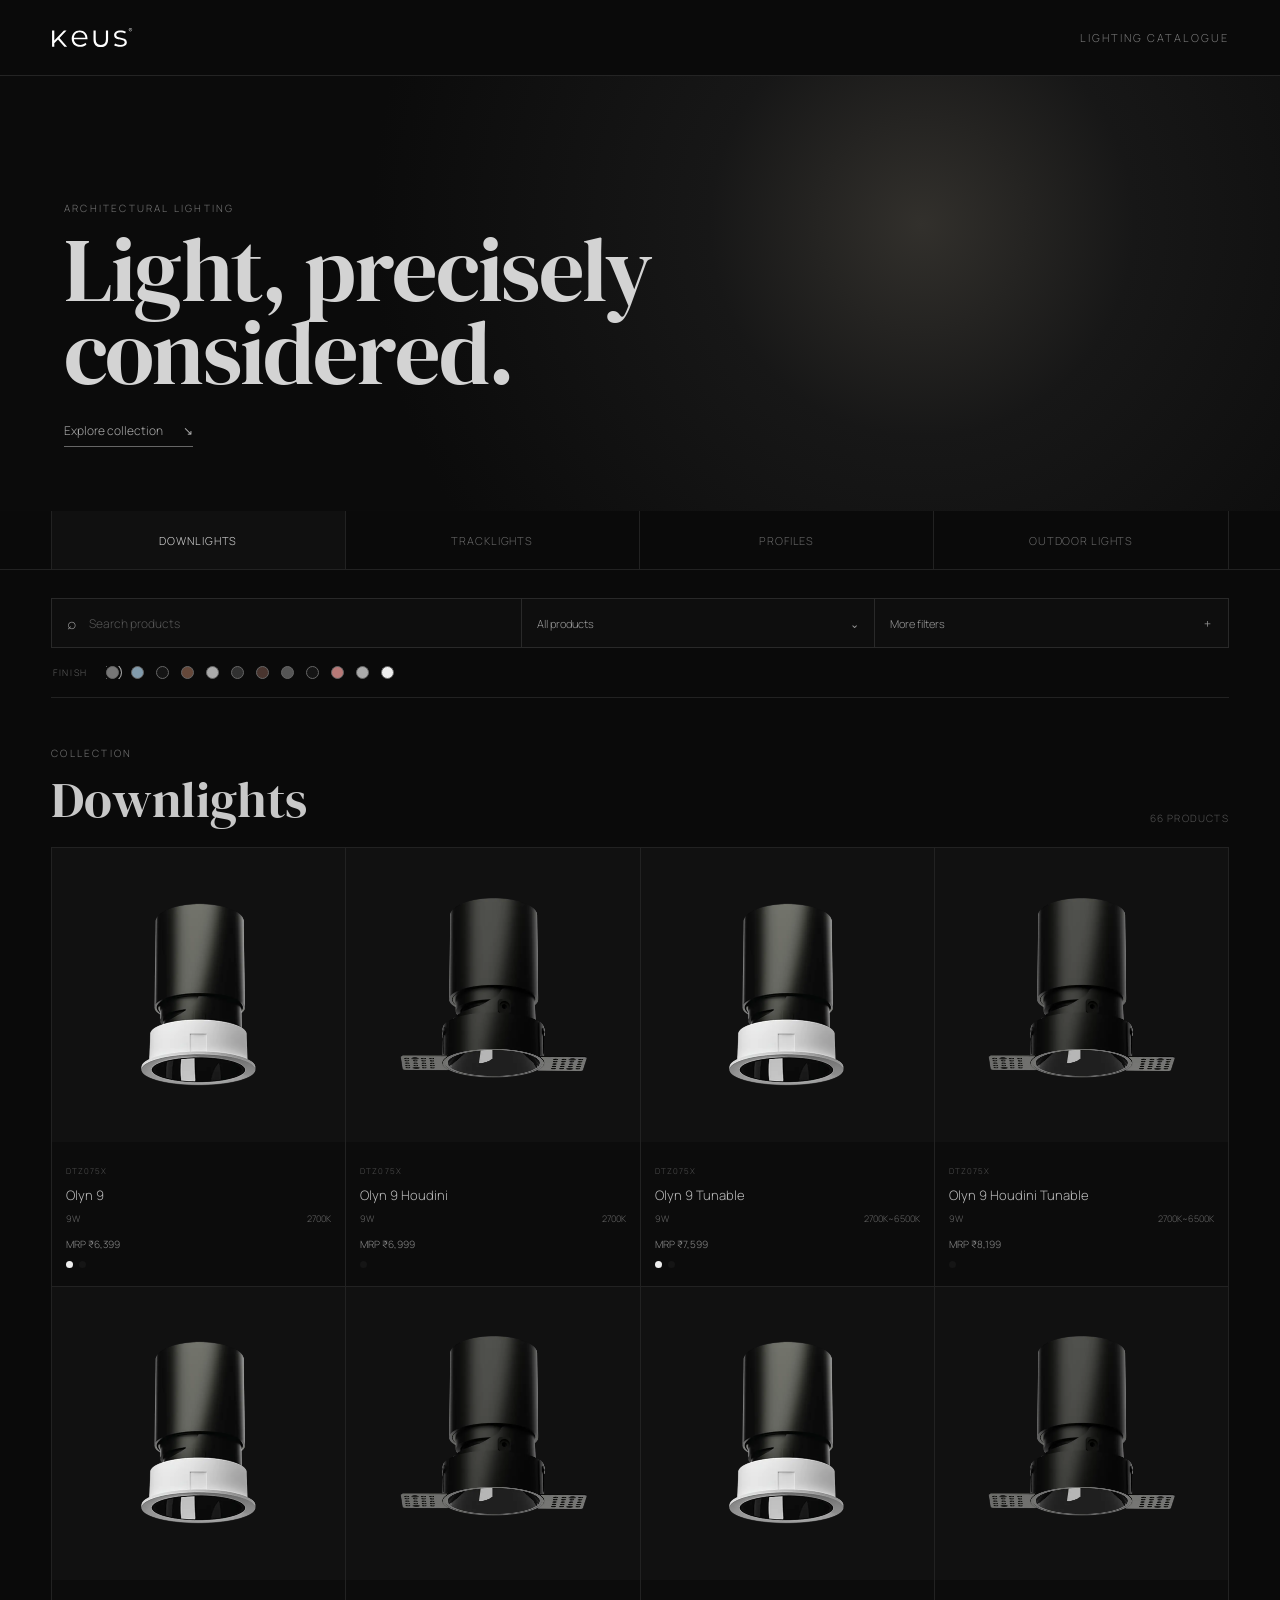
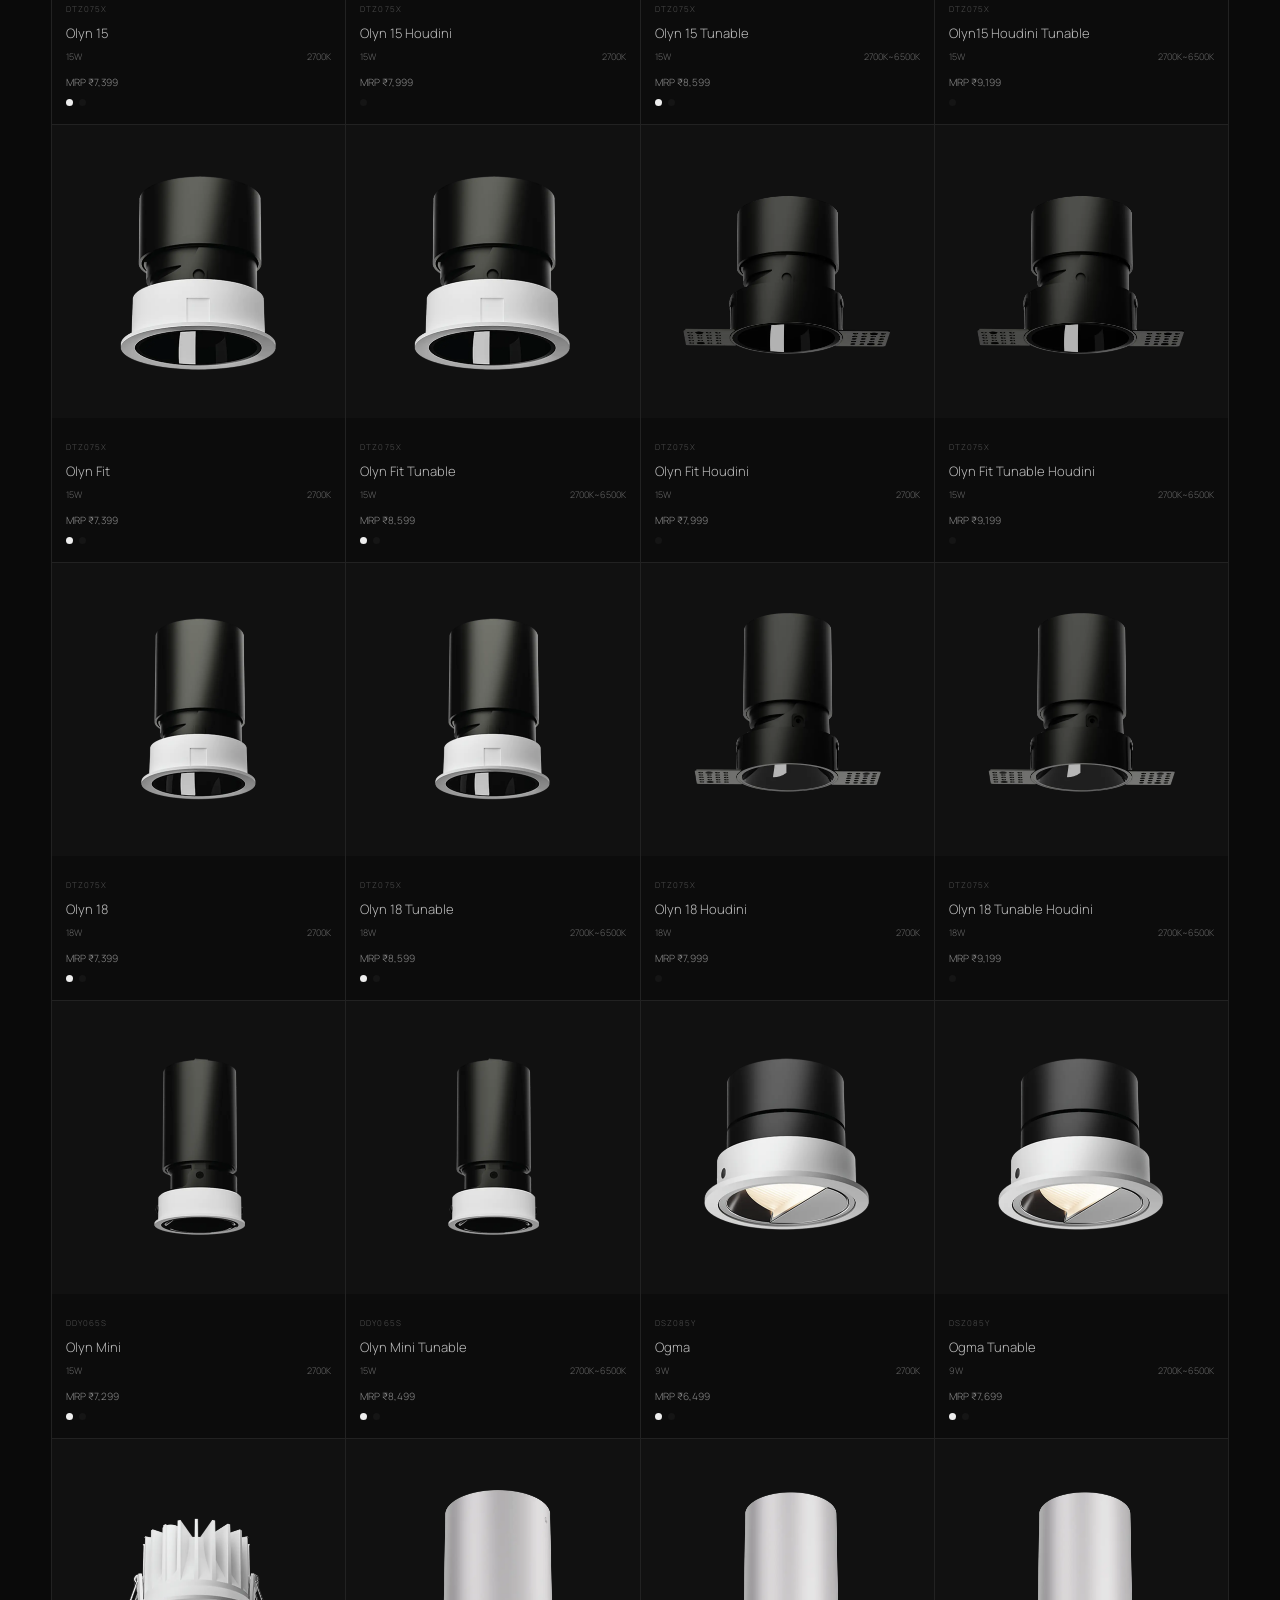
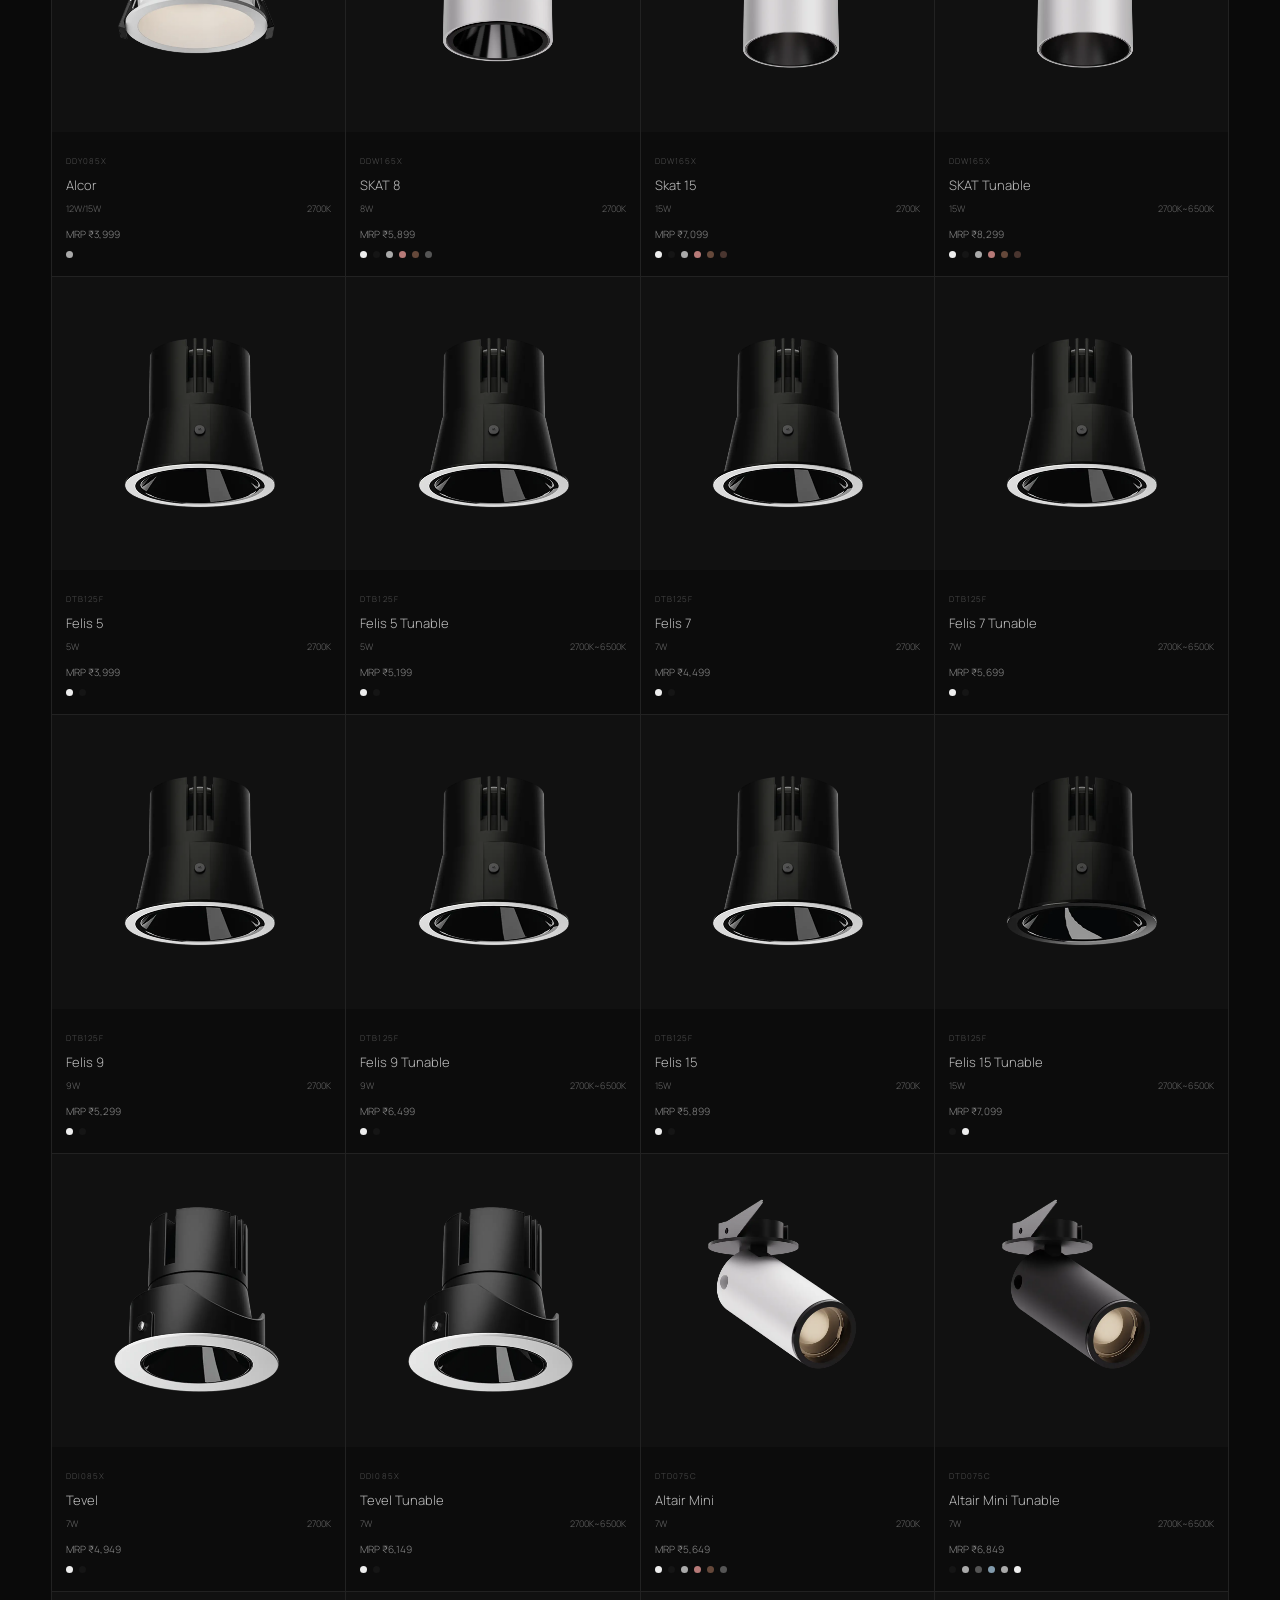
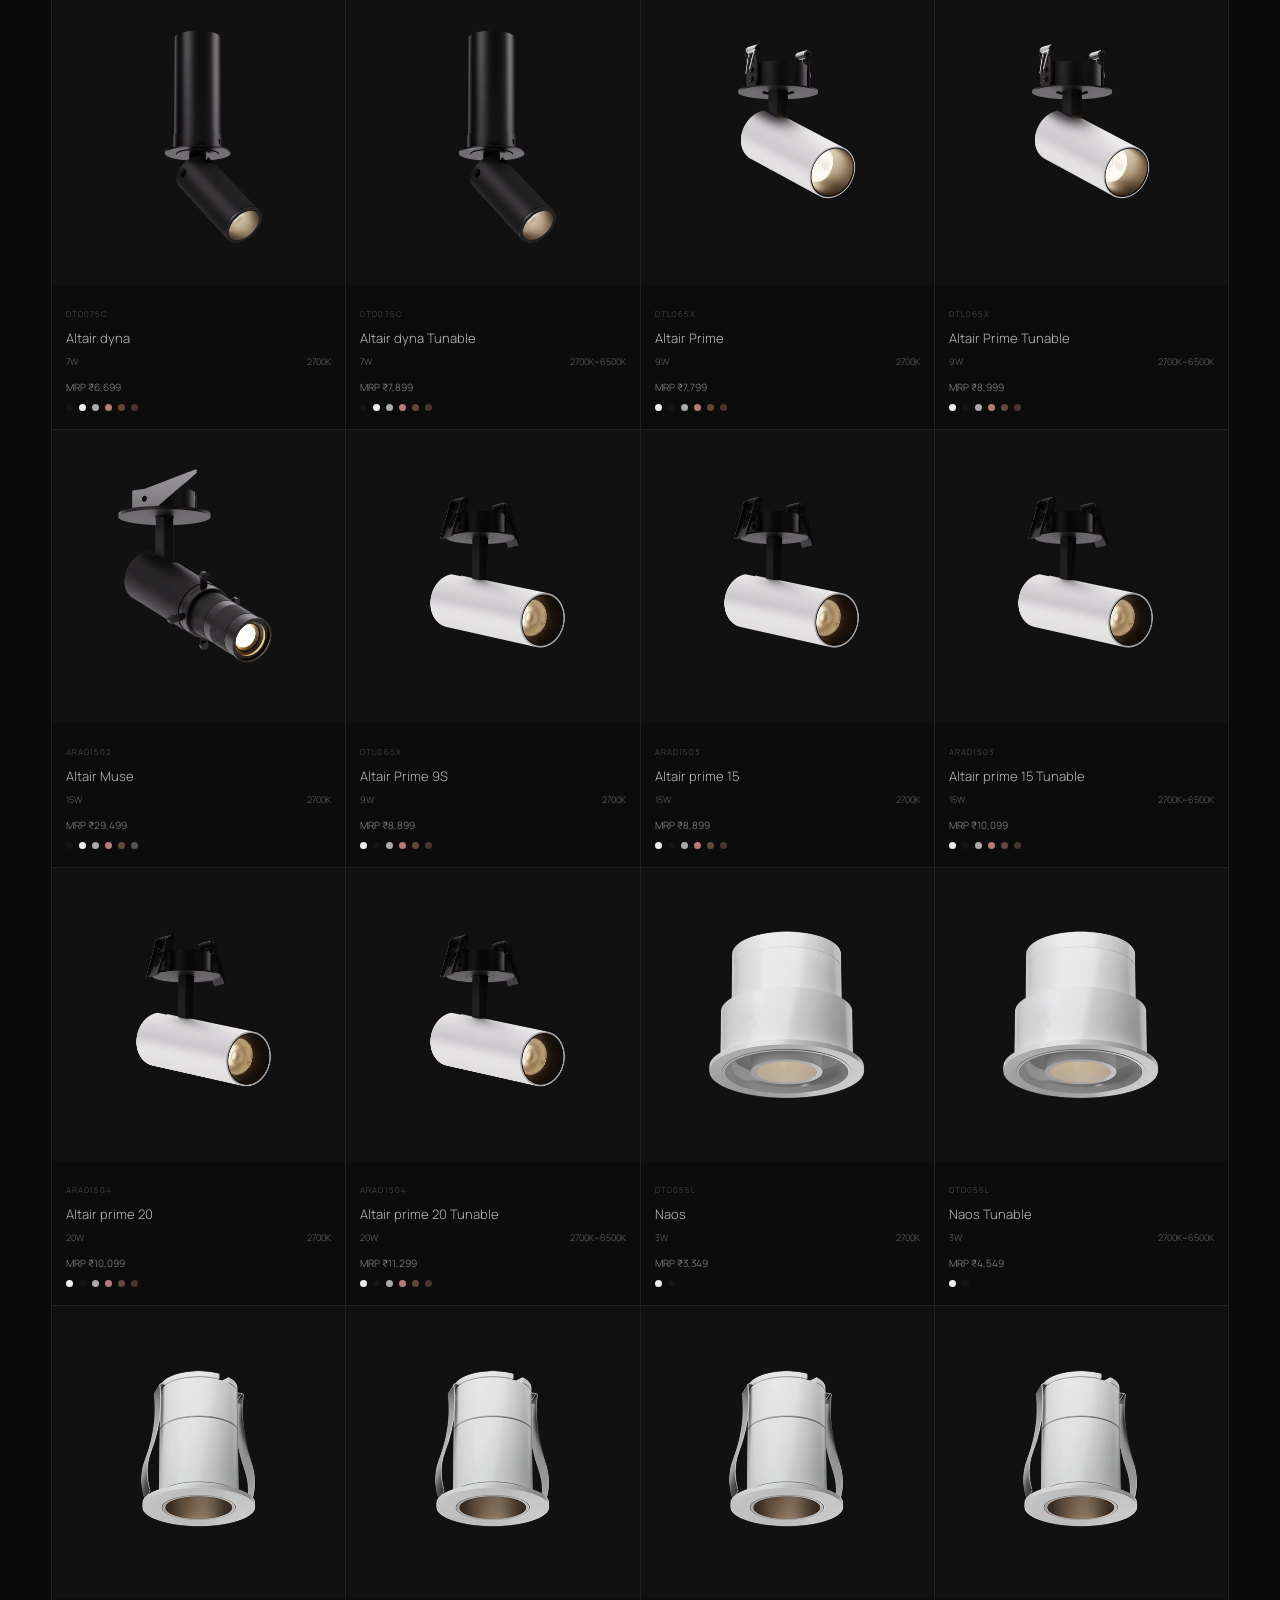
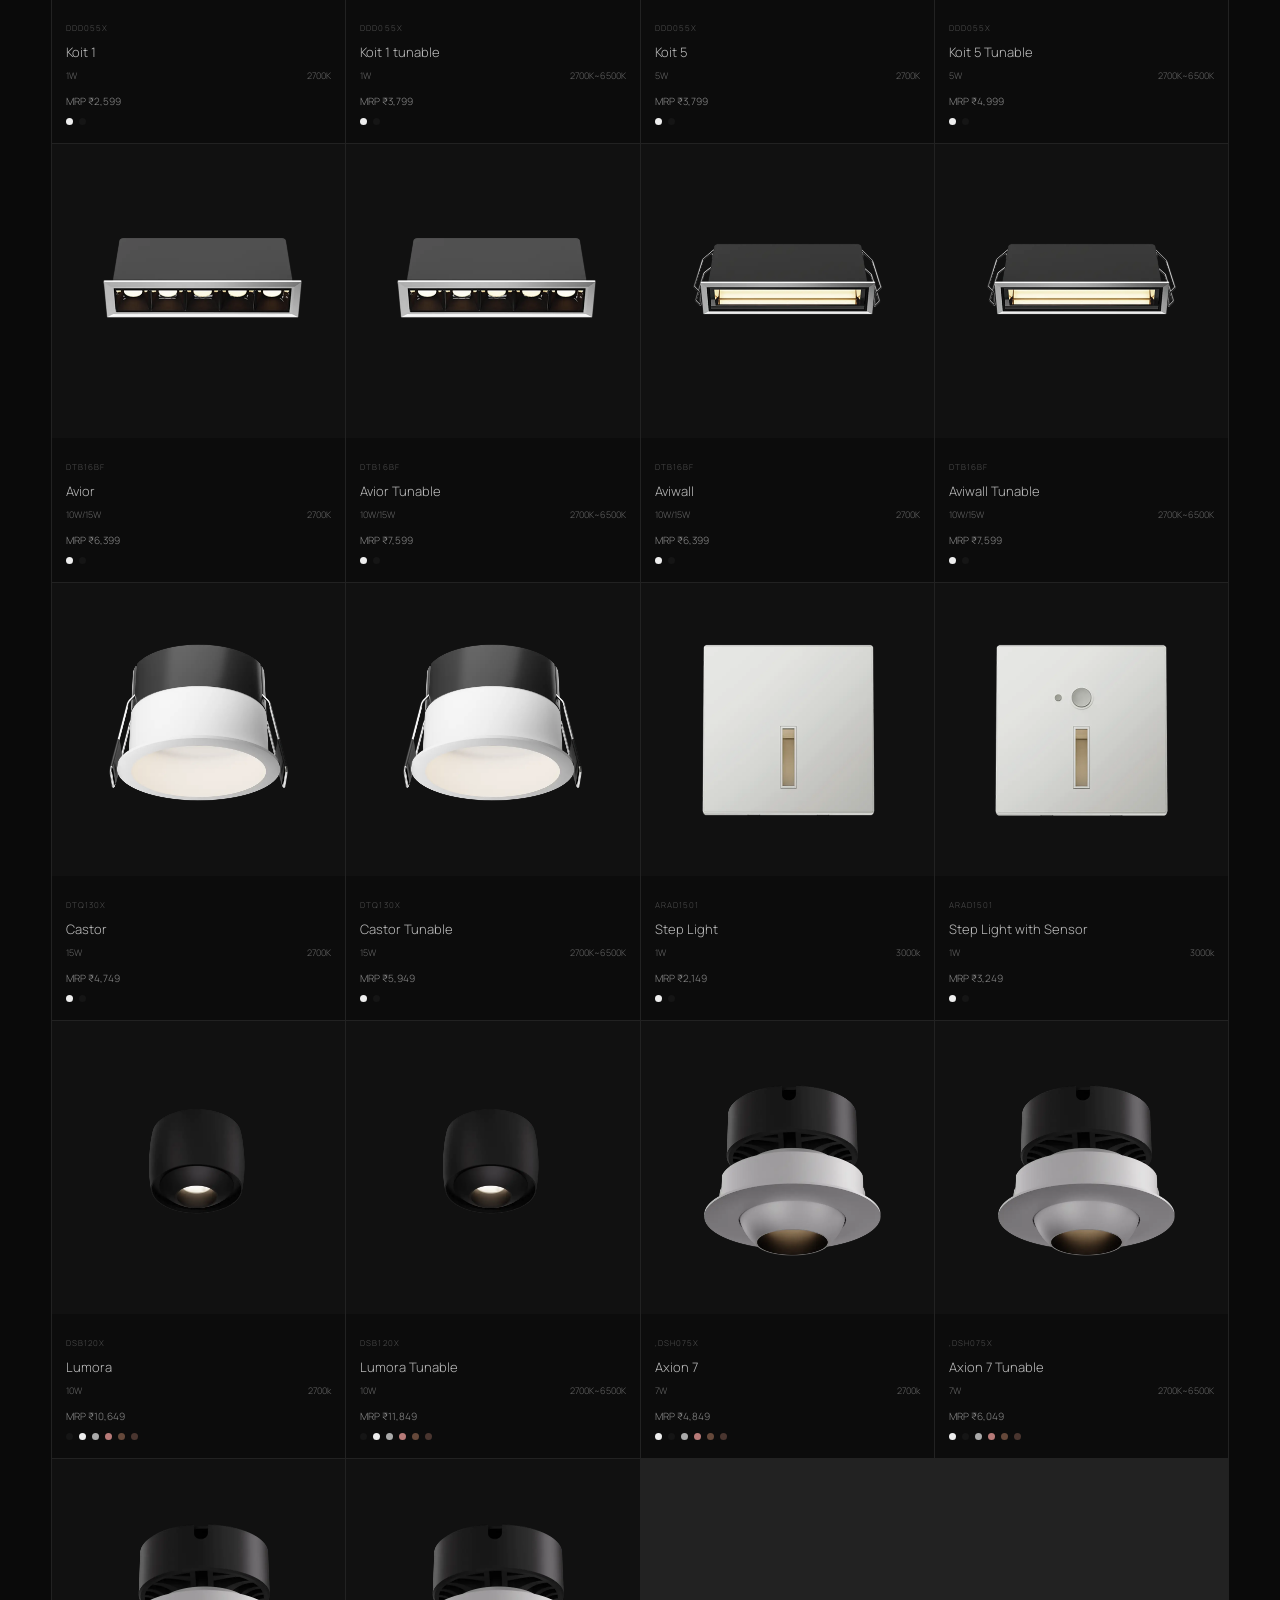
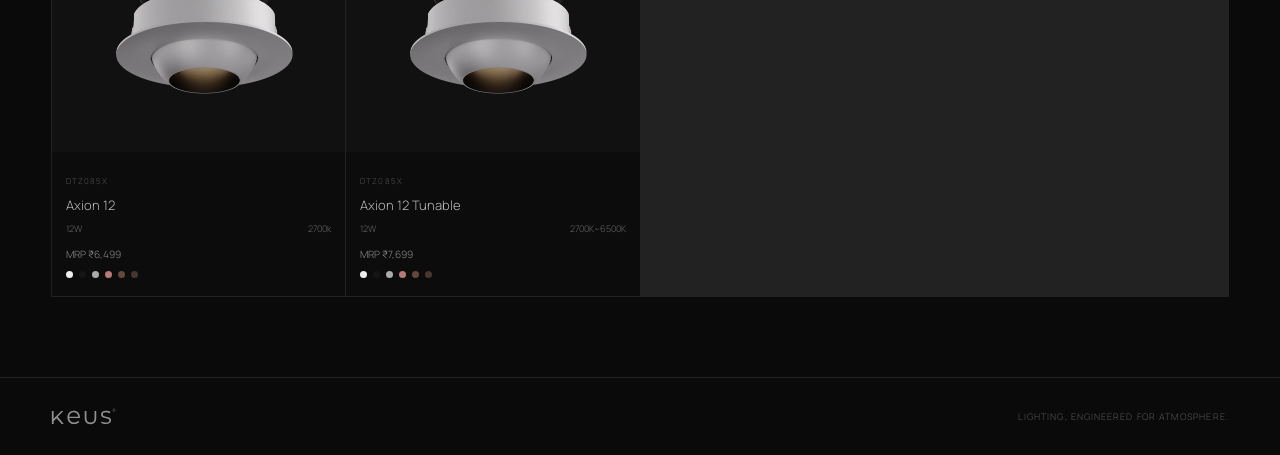
==== commit b0e61d4d: "first commit today 19 updated new theme" ====
--- a/index.html
+++ b/index.html
@@ -1,4139 +1,6 @@
-<!DOCTYPE html>
-<html lang="en">
-<head>
-<meta charset="UTF-8" />
-<meta name="viewport" content="width=device-width, initial-scale=1.0" />
-<title>KEUS · LIGHTING-CATALOGUE</title>
-<style>
-  *{box-sizing:border-box}
-  :root{
-    --bg:#f2efe9;--paper:#fbfaf7;--card:#fff;--ink:#111;--muted:#746f68;
-    --line:#d9d4cc;--line2:#ece8e1;--black:#0b0b0b;--shadow:0 18px 50px rgba(20,18,15,.08);
-  }
-  html{scroll-behavior:smooth}
-  body{margin:0;background:var(--bg);color:var(--ink);font-family:Inter,Arial,Helvetica,sans-serif}
-  button,input,select{font:inherit} button{cursor:pointer}
-  .topbar{background:var(--black);color:#fff}
-  .topbar-inner{max-width:1480px;margin:auto;min-height:64px;padding:0 34px;display:flex;align-items:center;justify-content:space-between;gap:20px}
-  .brand{font-size:20.8px;font-weight:700;letter-spacing:.33em}.top-meta{font-size:13px;letter-spacing:.18em;text-transform:uppercase;color:#bdbdbd}
-  .shell{max-width:1480px;margin:auto;padding:34px 34px 52px}
-  .hero{display:grid;grid-template-columns:1fr auto;gap:28px;align-items:end;padding:8px 0 28px;border-bottom:1px solid var(--line)}
-  .eyebrow{margin-bottom:10px;font-size:13px;letter-spacing:.18em;text-transform:uppercase;color:var(--muted)}
-  h1{margin:0;font-family:Georgia,'Times New Roman',serif;font-weight:400;font-size:clamp(49.4px,6.5vw,88.4px);line-height:.98;letter-spacing:-.035em}
-  .hero-side{max-width:460px;text-align:right}.hero-side p{margin:0 0 14px;font-size:16.9px;line-height:1.6;color:var(--muted)}
-  .load-row{display:flex;justify-content:flex-end;gap:8px;flex-wrap:wrap}
-  .btn{border:1px solid #aaa49b;background:transparent;color:var(--ink);border-radius:999px;padding:9px 14px;font-size:14.3px;transition:.18s ease}
-  .btn:hover:not(:disabled){background:var(--ink);border-color:var(--ink);color:#fff}.btn.primary{background:var(--ink);border-color:var(--ink);color:#fff}.btn.primary:hover{background:#2a2a2a}.btn:disabled{opacity:.3;cursor:default}
-  #csvInput{display:none}
-  .data-strip{display:flex;align-items:center;justify-content:space-between;gap:16px;padding:12px 0;border-bottom:1px solid var(--line);font-size:14.3px;color:var(--muted)}
-  .status strong{color:var(--ink);font-weight:600}.hint{text-align:right}
-
-  .filter-shell{position:sticky;top:0;z-index:30;padding:12px 0 10px;background:rgba(242,239,233,.96);backdrop-filter:blur(12px);border-bottom:1px solid var(--line);margin-bottom:18px}
-  .toolbar{display:grid;grid-template-columns:minmax(260px,1.55fr) repeat(3,minmax(145px,.58fr)) auto;gap:9px}
-  .mobile-product-label{display:none}
-  .field{height:42px;width:100%;border:1px solid #cfc9c0;background:rgba(255,255,255,.68);color:var(--ink);border-radius:2px;padding:0 12px;outline:none;font-size:15.6px}
-  .field:focus{border-color:#6e675e;background:#fff}.reset-btn,.more-btn{height:42px;border-radius:2px;white-space:nowrap}
-  .advanced{display:grid;grid-template-columns:repeat(4,minmax(0,1fr));gap:9px;max-height:0;opacity:0;overflow:hidden;transition:max-height .24s ease,opacity .18s ease,padding .24s ease;padding-top:0}
-  .advanced.open{max-height:260px;opacity:1;padding-top:9px}
-  .finish-panel{padding-top:10px;display:flex;align-items:flex-start;gap:12px}
-  .finish-title{flex:0 0 auto;padding-top:6px;font-size:11.7px;letter-spacing:.13em;text-transform:uppercase;color:var(--muted)}
-  .finish-chips{display:flex;gap:7px;flex-wrap:wrap}
-  .finish-chip{display:inline-flex;align-items:center;gap:7px;height:30px;border:1px solid #cfc9c0;background:rgba(255,255,255,.48);border-radius:999px;padding:0 10px 0 7px;color:#4b4640;font-size:13px;transition:.15s ease}
-  .finish-chip:hover,.finish-chip.active{border-color:#111;background:#fff;color:#111}.finish-chip.active{box-shadow:inset 0 0 0 1px #111}
-  .swatch{width:16px;height:16px;border-radius:50%;border:1px solid rgba(0,0,0,.14);flex:0 0 auto;background:#ddd}
-  .swatch.all{background:conic-gradient(#111 0 25%,#f5f3ee 0 50%,#c9aa77 0 75%,#7d98aa 0);}
-  .sw-white{background:#f7f6f1}.sw-mat-black{background:#181818}.sw-champagne-gold{background:linear-gradient(135deg,#8e6e3f,#e2ca96 45%,#a78450)}
-  .sw-rose-gold{background:linear-gradient(135deg,#8c5558,#d7a6a4 48%,#a56667)}.sw-brown{background:#684834}.sw-coffee{background:#4c372f}
-  .sw-dark-gray{background:#57595b}.sw-ballet-blue{background:#8faabd}.sw-chrome{background:linear-gradient(135deg,#656565,#f3f3f3 48%,#7d7d7d)}
-  .sw-chrome-black{background:linear-gradient(135deg,#111,#5c5c5c 44%,#171717)}.sw-standard{background:#d7d1c6}
-  .active-filters{display:flex;gap:7px;flex-wrap:wrap;padding-top:9px}.active-filters:empty{display:none}
-  .filter-pill{border:0;background:#ded8cf;border-radius:999px;padding:6px 9px;font-size:11.7px;color:#504a43}.filter-pill b{font-weight:600}.filter-pill span{margin-left:6px;color:#8a8178}
-
-  .catalogue-head{display:flex;justify-content:space-between;align-items:end;gap:20px;margin:4px 0 14px}.catalogue-head h2{margin:0;font-family:Georgia,'Times New Roman',serif;font-weight:400;font-size:31.2px}.catalogue-count{font-size:13px;letter-spacing:.12em;text-transform:uppercase;color:var(--muted);text-align:right}
-  .grid{display:grid;grid-template-columns:repeat(4,minmax(0,1fr));gap:16px}
-  .card{position:relative;width:100%;border:1px solid var(--line2);background:var(--paper);color:inherit;transition:transform .2s ease,box-shadow .2s ease,border-color .2s ease;overflow:hidden}
-  .card:hover{transform:translateY(-3px);box-shadow:var(--shadow);border-color:#c7c0b5}
-  .finish-gallery-card .card-title{margin-bottom:6px}
-  .finish-gallery-card .finish-name{display:flex;align-items:center;gap:8px;margin:0 0 13px;font-size:14.3px;color:#5d5750}
-  .finish-gallery-card .finish-name .swatch{width:17px;height:17px}
-  .finish-gallery-card .card-foot{margin-top:12px}
-  .card-open{display:block;width:100%;padding:0;border:0;background:transparent;color:inherit;text-align:left;cursor:pointer}
-  .card-image{aspect-ratio:1.15/1;display:flex;align-items:center;justify-content:center;background:#fff;border-bottom:1px solid var(--line2);overflow:hidden}
-  .card-image img{width:78%;height:78%;object-fit:contain;display:block;transition:transform .25s ease}.card:hover .card-image img{transform:scale(1.025)}
-  .card-body{padding:16px 16px 12px}.card-kicker{margin-bottom:7px;font-size:11.7px;letter-spacing:.13em;text-transform:uppercase;color:var(--muted);min-height:12px}
-  .card-title{margin:0 0 13px;font-family:Georgia,'Times New Roman',serif;font-size:28.6px;font-weight:400;line-height:1.05}
-  .spec-row{display:grid;grid-template-columns:1fr 1fr;border-top:1px solid var(--line2)}.mini-spec{padding-top:10px}.mini-spec:nth-child(even){padding-left:12px;border-left:1px solid var(--line2)}
-  .mini-label{font-size:10.4px;letter-spacing:.13em;text-transform:uppercase;color:#999188;margin-bottom:4px}.mini-value{font-size:14.3px;color:#2d2925;line-height:1.3;white-space:nowrap;overflow:hidden;text-overflow:ellipsis}.mini-value.beam-values{white-space:normal;overflow:visible;text-overflow:clip}
-  .card-finishes{display:flex;align-items:center;gap:6px;min-height:29px;margin:11px 0 0;padding-top:10px;border-top:1px solid var(--line2)}
-  .card-finish-label{margin-right:2px;font-size:10.4px;letter-spacing:.12em;text-transform:uppercase;color:#9a938a}.card-swatch{width:19px;height:19px;border:1px solid transparent;border-radius:50%;padding:2px;background:transparent;display:inline-flex;align-items:center;justify-content:center}
-  .card-swatch .swatch{width:13px;height:13px}.card-swatch:hover,.card-swatch.active{border-color:#111}.more-finishes{font-size:11.7px;color:var(--muted);margin-left:2px}
-  .card-foot{display:flex;justify-content:space-between;gap:12px;margin-top:10px;padding-top:10px;border-top:1px solid var(--line2);font-size:11.7px;letter-spacing:.08em;text-transform:uppercase;color:var(--muted)}
-  .match-tag{position:absolute;top:10px;right:10px;z-index:2;background:rgba(17,17,17,.86);color:#fff;border-radius:999px;padding:5px 8px;font-size:10.4px;letter-spacing:.08em;text-transform:uppercase}
-  .pagination{display:flex;align-items:center;justify-content:center;gap:8px;margin-top:24px}.page-info{font-size:13px;color:var(--muted);min-width:130px;text-align:center}
-  .empty{grid-column:1/-1;padding:70px 28px;background:var(--paper);border:1px dashed #c9c2b7;text-align:center}.empty h3{margin:0 0 8px;font-family:Georgia,'Times New Roman',serif;font-weight:400;font-size:33.8px}.empty p{margin:0 auto 16px;max-width:620px;color:var(--muted);font-size:15.6px;line-height:1.6}
-  .footer{margin-top:36px;padding-top:16px;border-top:1px solid var(--line);display:flex;justify-content:space-between;font-size:11.7px;letter-spacing:.14em;text-transform:uppercase;color:var(--muted)}
-
-  .modal{position:fixed;inset:0;z-index:100;display:none;background:rgba(0,0,0,.58);padding:22px;overflow:auto}.modal.open{display:block}.modal-panel{width:min(1200px,100%);margin:18px auto;background:var(--paper);box-shadow:0 28px 90px rgba(0,0,0,.28)}
-  .modal-top{min-height:70px;padding:0 22px;display:flex;align-items:center;justify-content:space-between;border-bottom:1px solid var(--line)}.modal-brand{font-size:15.6px;font-weight:700;letter-spacing:.25em}.close-btn{width:38px;height:38px;border:1px solid var(--line);background:transparent;border-radius:50%;font-size:26px;line-height:1}.close-btn:hover{background:#111;color:#fff;border-color:#111}
-  .detail-wrap{display:grid;grid-template-columns:minmax(350px,.92fr) minmax(0,1.25fr)}.visual-col{padding:34px;border-right:1px solid var(--line)}.main-image{aspect-ratio:1/1;display:flex;align-items:center;justify-content:center;background:#fff;border:1px solid var(--line2)}.main-image img{width:80%;height:80%;object-fit:contain}
-  .detail-finishes{margin-top:13px}.detail-finish-label{font-size:10.4px;letter-spacing:.13em;text-transform:uppercase;color:#918a81;margin-bottom:8px}.finish-options{display:flex;gap:8px;flex-wrap:wrap}.finish-option{display:flex;align-items:center;gap:7px;border:1px solid var(--line);background:#fff;padding:6px 9px 6px 6px;border-radius:999px;font-size:11.7px;color:#514b45}.finish-option.active{border-color:#111;box-shadow:inset 0 0 0 1px #111}.finish-option .swatch{width:18px;height:18px}
-  .thumbs{display:flex;gap:8px;flex-wrap:wrap;margin-top:11px}.thumb{width:68px;height:68px;padding:4px;border:1px solid var(--line);background:#fff}.thumb.active{border-color:#111;box-shadow:inset 0 0 0 1px #111}.thumb img{width:100%;height:100%;object-fit:contain}.finish-note{margin-top:10px;font-size:13px;color:var(--muted)}
-  .info-col{padding:34px}.detail-kicker{font-size:11.7px;letter-spacing:.14em;text-transform:uppercase;color:var(--muted);margin-bottom:10px}.detail-title{margin:0 0 6px;font-family:Georgia,'Times New Roman',serif;font-weight:400;font-size:54.6px;line-height:1}.detail-sub{font-size:14.3px;color:var(--muted);margin-bottom:24px}
-  .spec-grid{display:grid;grid-template-columns:repeat(3,minmax(0,1fr));border-top:1px solid var(--line);border-left:1px solid var(--line)}.spec-cell{min-height:76px;padding:12px;border-right:1px solid var(--line);border-bottom:1px solid var(--line)}.spec-label{font-size:10.4px;letter-spacing:.13em;text-transform:uppercase;color:#918a81;margin-bottom:6px}.spec-value{font-size:15.6px;line-height:1.35}
-  .variants{padding:0 34px 34px}.variants-head{display:flex;align-items:center;justify-content:space-between;gap:16px;margin:4px 0 12px}.variants h3{margin:0;font-family:Georgia,'Times New Roman',serif;font-size:28.6px;font-weight:400}.variant-filter-note{font-size:13px;color:var(--muted);text-align:right}.table-wrap{overflow:auto;border:1px solid var(--line)}table{border-collapse:collapse;width:100%;min-width:1500px;background:#fff}th,td{padding:10px 11px;border-bottom:1px solid var(--line2);border-right:1px solid var(--line2);text-align:left;white-space:nowrap}th{font-size:10.4px;letter-spacing:.12em;text-transform:uppercase;color:#817a72;background:#f5f2ed;font-weight:600}td{font-size:13px;color:#292621}tr:last-child td{border-bottom:0}td:last-child,th:last-child{border-right:0}.stock{font-family:'Courier New',monospace;font-size:13px}.bis-spec-cell{white-space:normal;min-width:260px;max-width:360px;line-height:1.5;word-break:normal;overflow-wrap:anywhere}.mfg-cell{white-space:normal;min-width:320px;line-height:1.45}.mrp-cell{font-weight:600}.finish-cell{display:flex;align-items:center;gap:7px}.finish-cell .swatch{width:14px;height:14px}
-  .drop-highlight:after{content:'Drop CSV to load catalogue';position:fixed;inset:14px;z-index:999;display:flex;align-items:center;justify-content:center;border:2px dashed #fff;background:rgba(0,0,0,.8);color:#fff;font-family:Georgia,'Times New Roman',serif;font-size:41.6px}
-
-  @media(max-width:1120px){.grid{grid-template-columns:repeat(3,minmax(0,1fr))}.toolbar{grid-template-columns:1.4fr repeat(2,1fr) auto}.toolbar .watt-main{display:none}.advanced{grid-template-columns:repeat(3,minmax(0,1fr))}.advanced.open{max-height:340px}.detail-wrap{grid-template-columns:1fr}.visual-col{border-right:0;border-bottom:1px solid var(--line)}}
-  @media(max-width:780px){
-  .pagination{display:none!important;}.topbar-inner,.shell{padding-left:16px;padding-right:16px}.hero{grid-template-columns:1fr}.hero-side{text-align:left}.load-row{justify-content:flex-start}.filter-shell{padding-top:10px}.toolbar{grid-template-columns:1fr 1fr;gap:8px}.mobile-product-label{display:block;grid-column:1/-1;order:1;margin:0 0 -2px;font-size:11.7px;font-weight:700;letter-spacing:.14em;text-transform:uppercase;color:#4b4640}.toolbar .product-main{display:block;grid-column:1/-1;order:2;height:50px;border:2px solid #111;background:#fff;font-size:16.9px;font-weight:650;padding:0 14px;box-shadow:0 3px 12px rgba(0,0,0,.05)}.toolbar .product-main:focus{border-color:#111;box-shadow:0 0 0 2px rgba(17,17,17,.08)}.toolbar .search{grid-column:1/-1;order:3}.toolbar #cctFilter{order:4}.toolbar .watt-main{display:block;order:5}.toolbar .more-btn{order:6}.more-btn,.reset-btn{width:100%}.advanced{grid-template-columns:repeat(2,minmax(0,1fr))}.advanced.open{max-height:500px}.finish-panel{flex-direction:column;gap:6px}.grid{grid-template-columns:repeat(2,minmax(0,1fr));gap:10px}.spec-grid{grid-template-columns:repeat(2,minmax(0,1fr))}.info-col,.visual-col,.variants{padding:20px}.detail-title{font-size:44.2px}.data-strip{align-items:flex-start;flex-direction:column}.hint{text-align:left}}
-  @media(max-width:520px){.grid{grid-template-columns:1fr}.toolbar{grid-template-columns:1fr}.mobile-product-label,.toolbar .product-main,.toolbar .search{grid-column:1/-1}.toolbar #cctFilter,.toolbar .watt-main,.toolbar .more-btn{grid-column:1/-1}.toolbar .product-main{height:52px;font-size:18.2px}.advanced{grid-template-columns:1fr}.advanced.open{max-height:900px}.spec-grid{grid-template-columns:1fr}.modal{padding:0}.modal-panel{margin:0;min-height:100vh}.finish-chip{font-size:11.7px}.catalogue-head{align-items:flex-start;flex-direction:column;gap:6px}.catalogue-count{text-align:left}}
-
-  .category-tabs{display:grid;grid-template-columns:repeat(4,minmax(0,1fr));gap:8px;padding:14px 0;border-bottom:1px solid var(--line)}
-  .category-tab{height:42px;border:1px solid #bdb6ad;background:transparent;color:var(--ink);font-size:14.3px;letter-spacing:.08em;text-transform:uppercase}
-  .category-tab:hover,.category-tab.active{background:var(--ink);border-color:var(--ink);color:#fff}
-  @media(max-width:780px){.category-tabs{grid-template-columns:repeat(2,minmax(0,1fr));gap:7px}.category-tab{height:44px;font-size:13px}}
-
-
-  .card-price{margin:-4px 0 11px;font-size:15.6px;font-weight:700;color:#111;letter-spacing:0}
-  .mobile-shopbar{display:none}
-
-  @media(max-width:780px){
-    body{background:#f6f5f2}
-    .topbar{position:sticky;top:0;z-index:90;box-shadow:0 1px 0 rgba(255,255,255,.08)}
-    .topbar-inner{min-height:54px;padding-left:14px;padding-right:14px}
-    .brand{font-size:18.2px}
-    .top-meta{font-size:10.4px}
-
-    .shell{padding:10px 10px 84px}
-
-    .hero{display:block;padding:12px 2px 14px;border-bottom:0}
-    .eyebrow{margin-bottom:5px;font-size:10.4px}
-    h1{font-size:39px;line-height:1.02}
-    .hero-side{display:none}
-    .data-strip{display:none}
-
-    .category-tabs{
-      position:sticky;
-      top:54px;
-      z-index:80;
-      display:flex;
-      gap:7px;
-      overflow-x:auto;
-      padding:9px 2px;
-      margin:0 -2px;
-      background:rgba(246,245,242,.98);
-      border-bottom:1px solid var(--line);
-      scrollbar-width:none;
-      -webkit-overflow-scrolling:touch;
-    }
-    .category-tabs::-webkit-scrollbar{display:none}
-    .category-tab{
-      flex:0 0 auto;
-      width:auto;
-      min-width:max-content;
-      height:36px;
-      padding:0 14px;
-      border-radius:999px;
-      background:#fff;
-      border:1px solid #d7d2ca;
-      font-size:11.7px;
-      letter-spacing:.07em;
-      box-shadow:0 1px 2px rgba(0,0,0,.03)
-    }
-    .category-tab.active{
-      background:#111;
-      color:#fff;
-      border-color:#111
-    }
-
-    .filter-shell{
-      position:sticky;
-      top:109px;
-      z-index:70;
-      margin:0 -10px 12px;
-      padding:8px 10px 9px;
-      background:rgba(246,245,242,.97);
-      backdrop-filter:blur(14px);
-      border-bottom:1px solid #ddd8d0;
-      box-shadow:0 5px 15px rgba(24,21,18,.04)
-    }
-
-    .toolbar{display:grid;grid-template-columns:1fr 1fr;gap:7px}
-    .mobile-product-label{
-      display:block;
-      grid-column:1/-1;
-      order:1;
-      margin:0;
-      font-size:10.4px;
-      color:#6d675f
-    }
-    .toolbar .product-main{
-      grid-column:1/-1;
-      order:2;
-      height:44px;
-      border:1px solid #bcb6ad;
-      border-radius:8px;
-      background:#fff;
-      font-size:16.9px;
-      font-weight:650;
-      box-shadow:none
-    }
-    .toolbar .search{
-      grid-column:1/-1;
-      order:3;
-      height:44px;
-      border-radius:10px;
-      background:#fff;
-      border:1px solid #d4cec6;
-      padding-left:14px;
-      font-size:15.6px
-    }
-    .toolbar #cctFilter{order:4;height:38px;border-radius:999px;background:#fff}
-    .toolbar .watt-main{display:block;order:5;height:38px;border-radius:999px;background:#fff}
-    .toolbar .more-btn{
-      grid-column:1/-1;
-      order:6;
-      height:38px;
-      border-radius:999px;
-      background:#fff
-    }
-    .advanced{
-      grid-template-columns:repeat(2,minmax(0,1fr));
-      gap:7px
-    }
-    .advanced.open{max-height:640px;padding-top:8px}
-    .advanced .field{height:39px;border-radius:8px;background:#fff}
-    .reset-btn{grid-column:1/-1;border-radius:999px}
-
-    .finish-panel{
-      margin:0 -10px;
-      padding:9px 10px 0;
-      display:block
-    }
-    .finish-title{padding:0 0 7px;font-size:10.4px}
-    .finish-chips{
-      display:flex;
-      flex-wrap:nowrap;
-      overflow-x:auto;
-      gap:6px;
-      padding-bottom:2px;
-      scrollbar-width:none;
-      -webkit-overflow-scrolling:touch
-    }
-    .finish-chips::-webkit-scrollbar{display:none}
-    .finish-chip{
-      flex:0 0 auto;
-      height:30px;
-      background:#fff;
-      border-color:#ddd7cf
-    }
-
-    .active-filters{
-      flex-wrap:nowrap;
-      overflow-x:auto;
-      padding-top:7px;
-      scrollbar-width:none
-    }
-    .active-filters::-webkit-scrollbar{display:none}
-    .filter-pill{flex:0 0 auto}
-
-    .catalogue-head{
-      align-items:center;
-      flex-direction:row;
-      gap:8px;
-      margin:10px 2px 9px
-    }
-    .catalogue-head h2{
-      font-family:Inter,Arial,sans-serif;
-      font-size:19.5px;
-      font-weight:700
-    }
-    .catalogue-count{
-      margin-left:auto;
-      font-size:10.4px;
-      text-align:right;
-      max-width:55%
-    }
-
-    .grid{
-      grid-template-columns:repeat(2,minmax(0,1fr));
-      gap:8px
-    }
-    .card{
-      border-radius:12px;
-      border:1px solid #e2ded7;
-      background:#fff;
-      box-shadow:0 2px 8px rgba(23,20,17,.035)
-    }
-    .card:hover{transform:none;box-shadow:0 2px 8px rgba(23,20,17,.035)}
-    .card-image{
-      aspect-ratio:1/1;
-      background:#fff;
-      border-bottom:1px solid #f0ede8
-    }
-    .card-image img{width:86%;height:86%}
-    .card-body{padding:10px 9px 9px}
-    .card-kicker{
-      min-height:0;
-      margin-bottom:5px;
-      font-size:9.1px;
-      letter-spacing:.08em
-    }
-    .card-title{
-      margin:0 0 6px;
-      font-family:Inter,Arial,sans-serif;
-      font-size:16.9px;
-      line-height:1.22;
-      font-weight:700;
-      min-height:32px
-    }
-    .card-price{
-      margin:0 0 8px;
-      font-size:15.6px;
-      font-weight:750
-    }
-
-    .spec-row{
-      grid-template-columns:1fr 1fr;
-      border-top:1px solid #f0ede8
-    }
-    .mini-spec{padding-top:7px}
-    .mini-spec:nth-child(n+3){display:none}
-    .mini-label{font-size:9.1px}
-    .mini-value{font-size:11.7px}
-    .mini-spec:nth-child(even){padding-left:7px}
-
-    .finish-gallery-card .finish-name{
-      margin-bottom:7px;
-      font-size:11.7px
-    }
-    .finish-gallery-card .finish-name .swatch{width:14px;height:14px}
-
-    .card-finishes{
-      margin-top:7px;
-      padding-top:7px;
-      gap:3px;
-      overflow:hidden
-    }
-    .card-finish-label{display:none}
-    .card-swatch{width:17px;height:17px;padding:1px;flex:0 0 auto}
-    .card-swatch .swatch{width:12px;height:12px}
-    .card-foot{
-      margin-top:7px;
-      padding-top:7px;
-      font-size:9.1px;
-      letter-spacing:.04em
-    }
-    .card-foot span:first-child{display:none}
-    .card-foot span:last-child{margin-left:auto;color:#111;font-weight:700}
-
-    .match-tag{
-      top:7px;
-      right:7px;
-      padding:4px 6px;
-      font-size:9.1px
-    }
-
-    .pagination{
-      position:sticky;
-      bottom:8px;
-      z-index:50;
-      width:max-content;
-      max-width:100%;
-      margin:18px auto 0;
-      padding:5px;
-      border-radius:999px;
-      background:rgba(255,255,255,.96);
-      box-shadow:0 8px 28px rgba(20,18,15,.12)
-    }
-    .pagination .btn{padding:8px 12px}
-    .page-info{min-width:96px}
-
-    .footer{display:none}
-
-    .modal{padding:0}
-    .modal-panel{margin:0;min-height:100vh;width:100%}
-    .modal-top{
-      position:sticky;
-      top:0;
-      z-index:5;
-      min-height:56px;
-      background:#fff
-    }
-    .detail-wrap{grid-template-columns:1fr}
-    .visual-col,.info-col,.variants{padding:16px}
-    .main-image{border-radius:12px}
-    .detail-title{font-size:36.4px}
-    .spec-grid{grid-template-columns:repeat(2,minmax(0,1fr))}
-    .spec-cell{min-height:62px;padding:10px}
-    .table-wrap{border-radius:10px}
-  }
-
-  @media(max-width:520px){
-    .grid{grid-template-columns:repeat(2,minmax(0,1fr));gap:7px}
-    .toolbar{grid-template-columns:1fr 1fr}
-    .toolbar #cctFilter,.toolbar .watt-main{grid-column:auto}
-    .toolbar .more-btn{grid-column:1/-1}
-    .advanced{grid-template-columns:1fr 1fr}
-    .spec-grid{grid-template-columns:repeat(2,minmax(0,1fr))}
-    .card-title{font-size:15.6px;min-height:30px}
-    .card-price{font-size:14.3px}
-    .card-body{padding:9px 8px 8px}
-    .finish-chip{font-size:10.4px}
-  }
-
-
-/* =========================================================
-   KEUS MOBILE COMMERCE UX — reference-inspired, KEUS palette
-   ========================================================= */
-:root{
-  --keus-gold:#5b524a;
-  --keus-gold-dark:#403a35;
-  --keus-gold-soft:#c6beb6;
-  --keus-cream:#f6f2ec;
-  --keus-paper:#fffdfa;
-  --keus-ink:#0c0c0c;
-  --keus-grey:#706a62;
-}
-
-.header-search-btn{
-  width:32px;height:32px;border:0;background:transparent;color:#fff;
-  display:flex;align-items:center;justify-content:center;padding:0;
-}
-.header-search-icon{
-  width:15px;height:15px;border:1.5px solid currentColor;border-radius:50%;
-  position:relative;display:block;
-}
-.header-search-icon:after{
-  content:"";position:absolute;width:6px;height:1.5px;background:currentColor;
-  right:-5px;bottom:-2px;transform:rotate(48deg);transform-origin:left center;border-radius:2px;
-}
-.top-meta{display:flex;align-items:center;justify-content:flex-end;gap:12px;margin-left:auto;text-align:right}
-.top-meta i{width:3px;height:3px;border-radius:50%;background:var(--keus-gold);display:block}
-.top-meta span:first-child{color:var(--keus-gold-soft)}
-
-.category-tab{display:flex;align-items:center;justify-content:center;gap:8px}
-.cat-icon{width:20px;height:20px;display:inline-flex;align-items:center;justify-content:center;flex:0 0 auto}
-.cat-icon svg{width:100%;height:100%;fill:none;stroke:currentColor;stroke-width:1.7;stroke-linecap:round;stroke-linejoin:round}
-
-.view-detail-cta b{font-size:16.9px;font-weight:500}
-.card-price{color:var(--keus-gold-dark)}
-
-@media(max-width:780px){
-  body{background:var(--keus-cream);color:var(--keus-ink)}
-
-  /* HEADER */
-  .topbar{
-    position:sticky;top:0;z-index:100;
-    background:#090909;
-    box-shadow:0 1px 0 rgba(255,255,255,.07);
-  }
-  .topbar-inner{
-    min-height:64px;
-    max-width:none;
-    padding:0 16px;
-    display:grid;
-    grid-template-columns:auto 1fr auto;
-    gap:14px;
-  }
-  .brand{
-    position:relative;
-    font-size:23.4px;
-    letter-spacing:.42em;
-    line-height:1;
-    padding-right:0;
-  }
-  .brand:after{content:none!important}
-  .top-meta{
-    justify-self:end;
-    font-size:11.7px;
-    letter-spacing:.12em;
-    white-space:nowrap;
-  }
-  .header-search-btn{justify-self:end}
-
-  /* remove desktop hero on mobile — header + category bar carries context */
-  .shell{padding:0 12px 78px}
-  .hero,.data-strip{display:none!important}
-
-  /* CATEGORY NAV */
-  .category-tabs{
-    position:sticky;
-    top:64px;
-    z-index:88;
-    display:flex!important;
-    grid-template-columns:none!important;
-    gap:8px;
-    overflow-x:auto;
-    margin:0 -12px;
-    padding:14px 12px 12px;
-    background:rgba(246,242,236,.98);
-    border-bottom:0;
-    scrollbar-width:none;
-    -webkit-overflow-scrolling:touch;
-  }
-  .category-tabs::-webkit-scrollbar{display:none}
-  .category-tab{
-    flex:0 0 auto;
-    min-width:max-content;
-    height:46px!important;
-    padding:0 15px;
-    border:1px solid #ddd6cb;
-    border-radius:999px;
-    background:#fff;
-    color:#171512;
-    font-size:13px!important;
-    font-weight:650;
-    letter-spacing:.035em;
-    text-transform:uppercase;
-    box-shadow:0 3px 10px rgba(26,20,14,.035);
-  }
-  .category-tab:hover{background:#fff;color:#171512;border-color:#cfc5b7}
-  .category-tab.active,
-  .category-tab.active:hover{
-    background:var(--keus-gold);
-    color:#fff;
-    border-color:var(--keus-gold);
-    box-shadow:0 5px 14px rgba(91,82,74,.20);
-  }
-  .cat-icon{width:19px;height:19px}
-
-  /* FILTER AREA — e-commerce hierarchy */
-  .filter-shell{
-    position:relative!important;
-    top:auto!important;
-    z-index:30;
-    margin:0 -12px 12px;
-    padding:8px 12px 12px!important;
-    background:var(--keus-cream)!important;
-    border-bottom:1px solid #dfd8ce;
-    box-shadow:none!important;
-    backdrop-filter:none!important;
-  }
-  .toolbar{
-    display:grid!important;
-    grid-template-columns:repeat(6,minmax(0,1fr))!important;
-    gap:8px!important;
-  }
-
-  /* Search comes first */
-  .toolbar .search{
-    grid-column:1/-1!important;
-    order:1!important;
-    height:50px!important;
-    padding:0 42px 0 42px!important;
-    border:1px solid #d8d1c7!important;
-    border-radius:999px!important;
-    background:
-      url("data:image/svg+xml,%3Csvg xmlns='http://www.w3.org/2000/svg' width='20' height='20' viewBox='0 0 24 24' fill='none' stroke='%23181818' stroke-width='1.8' stroke-linecap='round'%3E%3Ccircle cx='11' cy='11' r='7'/%3E%3Cpath d='m16.2 16.2 4.2 4.2'/%3E%3C/svg%3E")
-      no-repeat 15px center / 20px,
-      #fff!important;
-    font-size:15.6px!important;
-    box-shadow:0 2px 7px rgba(25,20,14,.025)!important;
-  }
-  .toolbar .search::placeholder{color:#969088}
-
-  /* Product selector retained, but made compact and useful */
-  .mobile-product-label{display:none!important}
-  .toolbar .product-main{
-    display:block!important;
-    grid-column:1/-1!important;
-    order:2!important;
-    height:42px!important;
-    border:1px solid #d8d1c7!important;
-    border-radius:10px!important;
-    background:#fff!important;
-    font-size:14.3px!important;
-    font-weight:650!important;
-    padding:0 12px!important;
-    box-shadow:none!important;
-  }
-
-  /* CCT / Wattage / More Filters = 3 e-commerce chips */
-  .toolbar #cctFilter{
-    grid-column:1/3!important;
-    order:3!important;
-  }
-  .toolbar .watt-main{
-    display:block!important;
-    grid-column:3/5!important;
-    order:4!important;
-  }
-  .toolbar .more-btn{
-    grid-column:5/7!important;
-    order:5!important;
-  }
-  .toolbar #cctFilter,
-  .toolbar .watt-main,
-  .toolbar .more-btn{
-    height:42px!important;
-    min-width:0;
-    border:1px solid #d8d1c7!important;
-    border-radius:999px!important;
-    background:#fff!important;
-    color:#1b1916!important;
-    padding-left:11px!important;
-    padding-right:10px!important;
-    font-size:13px!important;
-    font-weight:600;
-    white-space:nowrap;
-  }
-  .toolbar .more-btn:before{
-    content:"";
-    display:inline-block;
-    width:13px;height:13px;
-    margin-right:5px;
-    vertical-align:-2px;
-    background:
-      linear-gradient(#171717,#171717) 0 2px/13px 1px no-repeat,
-      linear-gradient(#171717,#171717) 0 6px/13px 1px no-repeat,
-      linear-gradient(#171717,#171717) 0 10px/13px 1px no-repeat;
-  }
-
-  /* Advanced filters */
-  .advanced{
-    grid-template-columns:repeat(2,minmax(0,1fr))!important;
-    gap:7px!important;
-  }
-  .advanced.open{max-height:760px!important;padding-top:9px!important}
-  .advanced .field{
-    height:40px!important;
-    border:1px solid #d8d1c7!important;
-    border-radius:8px!important;
-    background:#fff!important;
-    font-size:13px!important;
-  }
-  .reset-btn{
-    grid-column:1/-1!important;
-    height:40px!important;
-    border-radius:999px!important;
-    border-color:#171717!important;
-  }
-
-  /* FINISH STRIP */
-  .finish-panel{
-    display:block!important;
-    margin:11px 0 0!important;
-    padding:11px 0 0!important;
-    border-top:1px solid #d8d1c7;
-  }
-  .finish-title{
-    display:flex;
-    align-items:center;
-    gap:10px;
-    padding:0 0 9px!important;
-    font-size:11.7px!important;
-    font-weight:700;
-    letter-spacing:.13em;
-    color:#4b4640;
-  }
-  .finish-title:after{
-    content:"";
-    height:1px;flex:1;background:#ddd6cc;
-  }
-  .finish-chips{
-    display:flex!important;
-    flex-wrap:nowrap!important;
-    overflow-x:auto!important;
-    gap:7px!important;
-    padding:0 0 2px!important;
-    scrollbar-width:none;
-  }
-  .finish-chips::-webkit-scrollbar{display:none}
-  .finish-chip{
-    flex:0 0 auto!important;
-    height:38px!important;
-    padding:0 12px 0 7px!important;
-    border:1px solid #ddd6cb!important;
-    border-radius:999px!important;
-    background:#fff!important;
-    color:#2c2823!important;
-    font-size:11.7px!important;
-  }
-  .finish-chip .swatch{width:23px;height:23px}
-  .finish-chip.active{
-    border-color:var(--keus-gold)!important;
-    box-shadow:inset 0 0 0 1px var(--keus-gold)!important;
-    color:#111!important;
-  }
-
-  .active-filters{
-    flex-wrap:nowrap!important;
-    overflow-x:auto!important;
-    padding-top:8px!important;
-    scrollbar-width:none;
-  }
-  .active-filters::-webkit-scrollbar{display:none}
-  .filter-pill{flex:0 0 auto}
-
-  /* COLLECTION TITLE */
-  .catalogue-head{
-    flex-direction:row!important;
-    align-items:center!important;
-    margin:13px 2px 10px!important;
-    gap:8px!important;
-  }
-  .catalogue-head h2{
-    margin:0;
-    font-family:Inter,Arial,sans-serif!important;
-    font-size:19.5px!important;
-    font-weight:750!important;
-    letter-spacing:-.01em;
-  }
-  .catalogue-count{
-    margin-left:auto;
-    max-width:58%;
-    text-align:right!important;
-    font-size:9.1px!important;
-    line-height:1.3;
-  }
-
-  /* PRODUCT GRID */
-  .grid{
-    grid-template-columns:repeat(2,minmax(0,1fr))!important;
-    gap:9px!important;
-  }
-  .card{
-    border:1px solid #e2ddd5!important;
-    border-radius:13px!important;
-    background:var(--keus-paper)!important;
-    box-shadow:0 3px 12px rgba(25,20,14,.045)!important;
-    overflow:hidden;
-  }
-  .card:hover{
-    transform:none!important;
-    box-shadow:0 3px 12px rgba(25,20,14,.045)!important;
-  }
-  .card-image{
-    aspect-ratio:1/1!important;
-    background:#fff!important;
-    border-bottom:1px solid #f0ece6!important;
-  }
-  .card-image img{
-    width:88%!important;
-    height:88%!important;
-    object-fit:contain;
-  }
-  .card-body{padding:10px 9px 9px!important}
-  .card-kicker{
-    min-height:0!important;
-    margin-bottom:5px!important;
-    color:#7d766d!important;
-    font-size:9.1px!important;
-    letter-spacing:.08em!important;
-  }
-  .card-title{
-    min-height:31px!important;
-    margin:0 0 5px!important;
-    font-family:Inter,Arial,sans-serif!important;
-    font-size:16.25px!important;
-    font-weight:750!important;
-    line-height:1.2!important;
-    letter-spacing:-.015em;
-  }
-  .card-price{
-    margin:0 0 8px!important;
-    color:var(--keus-gold-dark)!important;
-    font-size:14.3px!important;
-    font-weight:800!important;
-    line-height:1.25;
-  }
-
-  /* only Wattage + CCT shown on mobile card */
-  .spec-row{
-    grid-template-columns:1fr 1fr!important;
-    border-top:1px solid #eee9e2!important;
-  }
-  .mini-spec{padding-top:8px!important}
-  .mini-spec:nth-child(n+3){display:none!important}
-  .mini-spec:nth-child(even){
-    padding-left:8px!important;
-    border-left:1px solid #eee9e2!important;
-  }
-  .mini-label{
-    margin-bottom:4px!important;
-    font-size:8.45px!important;
-    letter-spacing:.11em!important;
-  }
-  .mini-value{
-    font-size:11.7px!important;
-    line-height:1.2!important;
-  }
-
-  .finish-gallery-card .finish-name{
-    margin:0 0 7px!important;
-    font-size:11.7px!important;
-  }
-  .finish-gallery-card .finish-name .swatch{width:14px;height:14px}
-
-  /* bottom swatches + View Details */
-  .card-finishes{
-    display:flex!important;
-    align-items:center!important;
-    min-height:27px!important;
-    margin:6px 0 0!important;
-    padding-top:7px!important;
-    gap:3px!important;
-    border-top:1px solid #eee9e2!important;
-    overflow:hidden!important;
-  }
-  .card-finish-label{display:none!important}
-  .card-swatch{
-    width:17px!important;height:17px!important;padding:1px!important;
-    flex:0 0 auto!important;
-  }
-  .card-swatch .swatch{width:12px!important;height:12px!important}
-  .more-finishes{
-    margin-left:2px!important;
-    font-size:9.1px!important;
-    color:#777067!important;
-  }
-
-  .card-foot{
-    display:flex!important;
-    align-items:center!important;
-    justify-content:flex-end!important;
-    margin:7px 0 0!important;
-    padding-top:7px!important;
-    border-top:1px solid #eee9e2!important;
-  }
-  .card-foot>span:first-child{display:none!important}
-  .view-detail-cta,
-  .card-foot>span:last-child{
-    display:inline-flex!important;
-    align-items:center!important;
-    gap:5px!important;
-    margin-left:auto!important;
-    min-height:28px;
-    padding:0 9px;
-    border:1px solid var(--keus-gold)!important;
-    border-radius:999px;
-    color:var(--keus-gold-dark)!important;
-    font-size:9.1px!important;
-    font-weight:750!important;
-    letter-spacing:.04em!important;
-    text-transform:none!important;
-  }
-
-  .match-tag{
-    top:7px!important;right:7px!important;
-    background:#111!important;
-    border-radius:999px!important;
-    padding:4px 6px!important;
-    font-size:8.45px!important;
-  }
-
-  /* PRODUCT DETAIL = full mobile product page */
-  .modal{padding:0!important;background:#fff!important}
-  .modal-panel{margin:0!important;min-height:100vh!important;width:100%!important;background:var(--keus-paper)!important}
-  .modal-top{
-    position:sticky;top:0;z-index:8;
-    min-height:58px!important;
-    padding:0 16px!important;
-    background:#0b0b0b!important;
-    color:#fff;
-    border-bottom:0!important;
-  }
-  .modal-brand{letter-spacing:.3em}
-  .close-btn{
-    color:#fff!important;border-color:#555!important;
-  }
-  .close-btn:hover{background:#fff!important;color:#111!important}
-  .detail-wrap{grid-template-columns:1fr!important}
-  .visual-col,.info-col,.variants{padding:16px!important}
-  .main-image{
-    border:1px solid #eee8df!important;
-    border-radius:12px!important;
-    overflow:hidden;
-    background:#fff!important;
-  }
-  .detail-title{
-    font-family:Inter,Arial,sans-serif!important;
-    font-size:35.1px!important;
-    font-weight:750!important;
-    letter-spacing:-.025em;
-  }
-  .detail-kicker{font-size:10.4px!important}
-  .spec-grid{grid-template-columns:repeat(2,minmax(0,1fr))!important}
-  .spec-cell{min-height:63px!important;padding:10px!important}
-  .table-wrap{border-radius:10px!important}
-
-  .pagination{
-    width:max-content!important;
-    max-width:100%;
-    margin:18px auto 0!important;
-    padding:5px!important;
-    background:#fff!important;
-    border-radius:999px!important;
-    box-shadow:0 7px 26px rgba(25,20,14,.10)!important;
-  }
-  .footer{display:none!important}
-}
-
-@media(max-width:390px){
-  .shell{padding-left:9px;padding-right:9px}
-  .category-tabs{margin-left:-9px;margin-right:-9px;padding-left:9px;padding-right:9px}
-  .filter-shell{margin-left:-9px;margin-right:-9px;padding-left:9px!important;padding-right:9px!important}
-  .category-tab{height:43px!important;padding:0 12px;font-size:11.7px!important}
-  .cat-icon{width:17px;height:17px}
-  .toolbar #cctFilter,.toolbar .watt-main,.toolbar .more-btn{font-size:11.7px!important}
-  .grid{gap:7px!important}
-  .card-title{font-size:14.95px!important}
-  .card-price{font-size:13.65px!important}
-}
-
-
-/* =========================================================
-   PROFILE CATEGORY — only Name / Stock Code / Cutout /
-   New Description / Image
-   ========================================================= */
-body.profiles-mode .finish-panel,
-body.profiles-mode #cctFilter,
-body.profiles-mode .watt-main{
-  display:none!important;
-}
-body.profiles-mode #itemNoFilter,
-body.profiles-mode #vfFilter,
-body.profiles-mode #imaxFilter,
-body.profiles-mode #criFilter,
-body.profiles-mode #beamFilter,
-body.profiles-mode #batchCodeFilter,
-body.profiles-mode #bisNoFilter,
-body.profiles-mode #bisSpecFilter,
-body.profiles-mode #mrpFilter,
-body.profiles-mode #mfgByFilter{
-  display:none!important;
-}
-body.profiles-mode .advanced{
-  grid-template-columns:repeat(2,minmax(0,1fr))!important;
-}
-body.profiles-mode .toolbar{
-  grid-template-columns:minmax(260px,1.55fr) minmax(180px,.8fr) auto!important;
-}
-body.profiles-mode .profile-card .card-title{
-  min-height:auto;
-}
-.profile-card .profile-description{
-  margin:10px 0 0;
-  padding-top:10px;
-  border-top:1px solid var(--line2);
-  color:#5f5952;
-  font-size:13px;
-  line-height:1.45;
-}
-.profile-card .profile-specs{
-  display:grid;
-  grid-template-columns:1fr 1fr;
-  border-top:1px solid var(--line2);
-  margin-top:10px;
-}
-.profile-card .profile-spec{
-  padding-top:9px;
-}
-.profile-card .profile-spec+ .profile-spec{
-  border-left:1px solid var(--line2);
-  padding-left:10px;
-}
-.profile-card .profile-spec-label{
-  margin-bottom:4px;
-  color:#999188;
-  font-size:10.4px;
-  letter-spacing:.12em;
-  text-transform:uppercase;
-}
-.profile-card .profile-spec-value{
-  color:#2d2925;
-  font-size:13px;
-  line-height:1.35;
-}
-.profile-card .profile-details-btn{
-  display:inline-flex;
-  align-items:center;
-  justify-content:center;
-  gap:6px;
-  min-height:32px;
-  padding:0 12px;
-  border:1px solid var(--keus-gold,#5b524a);
-  border-radius:999px;
-  background:transparent;
-  color:var(--keus-gold-dark,#403a35);
-  font-size:11.7px;
-  font-weight:700;
-}
-@media(max-width:780px){
-  body.profiles-mode .toolbar{
-    grid-template-columns:repeat(2,minmax(0,1fr))!important;
-  }
-  body.profiles-mode .toolbar .search{
-    grid-column:1/-1!important;
-    order:1!important;
-  }
-  body.profiles-mode .toolbar .product-main{
-    grid-column:1/-1!important;
-    order:2!important;
-  }
-  body.profiles-mode .toolbar .more-btn{
-    grid-column:1/-1!important;
-    order:3!important;
-  }
-  body.profiles-mode .advanced{
-    grid-template-columns:1fr 1fr!important;
-  }
-  .profile-card .profile-description{
-    font-size:11.7px;
-    display:-webkit-box;
-    -webkit-line-clamp:3;
-    -webkit-box-orient:vertical;
-    overflow:hidden;
-  }
-  .profile-card .profile-spec-label{font-size:8.45px}
-  .profile-card .profile-spec-value{font-size:11.05px}
-  .profile-card .profile-details-btn{
-    width:100%;
-    min-height:30px;
-    font-size:10.4px;
-  }
-}
-
-
-/* =========================================================
-   KEUS TAUPE UI — #5b524a ACCENT ONLY
-   Product finish colours remain unchanged.
-   ========================================================= */
-.native-product-select{position:absolute!important;opacity:0!important;pointer-events:none!important;width:1px!important;height:1px!important}
-.keus-product-select{position:relative;min-width:0;z-index:91}
-.keus-product-trigger{width:100%;height:44px;display:flex;align-items:center;justify-content:space-between;gap:12px;padding:0 14px;border:1px solid #c6beb6;border-radius:12px;background:#fbfaf7;color:#070404;font-size:14.3px;font-weight:700;text-align:left;box-shadow:0 3px 12px rgba(7,4,4,.035)}
-.keus-product-trigger:hover,.keus-product-select.open .keus-product-trigger{border-color:#5b524a;background:#fff}
-.keus-product-chevron{width:8px;height:8px;border-right:1.5px solid #5b524a;border-bottom:1.5px solid #5b524a;transform:rotate(45deg) translateY(-2px);transition:transform .18s ease;flex:0 0 auto}
-.keus-product-select.open .keus-product-chevron{transform:rotate(225deg) translate(-1px,-1px)}
-.keus-product-menu{position:absolute;left:0;right:0;top:calc(100% + 7px);max-height:min(480px,65vh);overflow-y:auto;background:#fbfaf7;border:1px solid #c6beb6;border-radius:16px;box-shadow:0 22px 55px rgba(7,4,4,.18);padding:6px;z-index:999;scrollbar-width:thin;scrollbar-color:#5b524a #eeeae5}
-.keus-product-option{width:100%;min-height:46px;padding:0 12px;display:flex;align-items:center;justify-content:space-between;gap:12px;border:0;border-bottom:1px solid #e8e3de;border-radius:9px;background:transparent;color:#070404;font-size:15.6px;font-weight:500;text-align:left}
-.keus-product-option:last-child{border-bottom:0}
-.keus-product-option:hover{background:#eeeae5;color:#070404}
-.keus-product-option.active{background:#5b524a;color:#fff;font-weight:700}
-.keus-product-option i{width:18px;height:18px;border:1.5px solid #5b524a;border-radius:50%;position:relative;flex:0 0 auto}
-.keus-product-option.active i{border-color:#fff}
-.keus-product-option.active i:after{content:"";position:absolute;inset:4px;border-radius:50%;background:#fff}
-.series-variant-badge{position:absolute;top:8px;right:8px;z-index:4;padding:5px 8px;border-radius:999px;background:rgba(91,82,74,.92);color:#fff;font-size:9.1px;font-weight:750;letter-spacing:.05em;text-transform:uppercase;box-shadow:0 3px 10px rgba(7,4,4,.10);pointer-events:none}
-.match-tag{left:8px!important;right:auto!important;background:rgba(7,4,4,.84)!important}
-
-/* UI accent replacements using the KEUS taupe family */
-.product-main,.toolbar .product-main{border-color:#c6beb6!important}
-.mobile-product-label{color:#5b524a!important}
-.card-price{color:#403a35!important}
-.view-detail-cta,.profile-details-btn{border-color:#5b524a!important;color:#403a35!important}
-.category-tab.active,.category-tab.active:hover{background:#5b524a!important;border-color:#5b524a!important;box-shadow:0 4px 12px rgba(91,82,74,.18)!important}
-.finish-chip.active{border-color:#5b524a!important;box-shadow:inset 0 0 0 1px #5b524a!important}
-.card-swatch.active{border-color:#5b524a!important;box-shadow:0 0 0 1px rgba(91,82,74,.18)!important}
-.brand:after{background:#5b524a!important}
-.top-meta i{background:#5b524a!important}
-.top-meta span:first-child{color:#c6beb6!important}
-
-@media(max-width:780px){
-  .keus-product-select{grid-column:1/-1!important;order:2!important}
-  .keus-product-trigger{height:36px;border-radius:11px;padding:0 12px;font-size:11.7px;background:#fbfaf7}
-  .keus-product-menu{position:fixed;left:12px;right:12px;top:90px;max-height:72vh;border-radius:18px;padding:6px;background:#fbfaf7;box-shadow:0 28px 70px rgba(7,4,4,.28)}
-  .keus-product-option{min-height:43px;padding:0 11px;font-size:14.3px;border-radius:9px}
-  .keus-product-option i{width:17px;height:17px}
-  .series-variant-badge{top:6px;right:6px;padding:4px 6px;font-size:7.8px}
-  .match-tag{top:6px!important;left:6px!important}
-}
-
-
-/* =========================================================
-   COMPACT MOBILE REFINEMENTS
-   ========================================================= */
-.card-finishes{
-  overflow-x:auto!important;
-  overflow-y:hidden!important;
-  flex-wrap:nowrap!important;
-  scrollbar-width:thin;
-  -webkit-overflow-scrolling:touch;
-}
-.card-finishes::-webkit-scrollbar{height:4px}
-.card-finishes::-webkit-scrollbar-thumb{background:#c6beb6;border-radius:999px}
-.card-swatch{flex:0 0 auto!important}
-.more-finishes{display:none!important}
-
-@media(max-width:780px){
-  .category-tabs{
-    gap:5px!important;
-    padding:9px 10px 8px!important;
-  }
-  .category-tab{
-    height:34px!important;
-    padding:0 10px!important;
-    gap:5px!important;
-    border-radius:999px!important;
-    font-size:10.4px!important;
-    font-weight:650!important;
-    letter-spacing:.025em!important;
-    box-shadow:0 2px 7px rgba(26,20,14,.025)!important;
-  }
-  .category-tab .cat-icon{
-    width:14px!important;
-    height:14px!important;
-  }
-
-  .finish-panel{
-    margin:7px 0 0!important;
-    padding:7px 0 0!important;
-  }
-  .finish-title{
-    gap:7px!important;
-    padding:0 0 6px!important;
-    font-size:9.1px!important;
-    letter-spacing:.10em!important;
-  }
-  .finish-chips{
-    gap:5px!important;
-  }
-  .finish-chip{
-    height:29px!important;
-    padding:0 9px 0 5px!important;
-    gap:5px!important;
-    font-size:9.75px!important;
-  }
-  .finish-chip .swatch{
-    width:17px!important;
-    height:17px!important;
-  }
-
-  .card-image{
-    touch-action:pan-y;
-  }
-  .card-finishes{
-    min-height:21px!important;
-    margin-top:5px!important;
-    padding-top:5px!important;
-    gap:2px!important;
-    scrollbar-width:none!important;
-  }
-  .card-finishes::-webkit-scrollbar{display:none!important}
-  .card-swatch{
-    width:14px!important;
-    height:14px!important;
-    padding:1px!important;
-    border-width:1px!important;
-  }
-  .card-swatch .swatch{
-    width:9px!important;
-    height:9px!important;
-  }
-  .card-swatch.active{
-    border-color:#5b524a!important;
-    box-shadow:0 0 0 1px rgba(91,82,74,.20)!important;
-  }
-}
-
-@media(max-width:390px){
-  .category-tabs{
-    gap:4px!important;
-    padding-left:8px!important;
-    padding-right:8px!important;
-  }
-  .category-tab{
-    height:32px!important;
-    padding:0 8px!important;
-    font-size:9.75px!important;
-  }
-  .category-tab .cat-icon{
-    width:13px!important;
-    height:13px!important;
-  }
-  .finish-chip{
-    height:27px!important;
-    padding-right:8px!important;
-    font-size:9.1px!important;
-  }
-  .finish-chip .swatch{
-    width:15px!important;
-    height:15px!important;
-  }
-}
-
-
-/* =========================================================
-   MOBILE PRODUCT FINISH DOTS — SHOW ALL
-   ========================================================= */
-@media(max-width:780px){
-  .card-finishes{
-    display:flex!important;
-    align-items:center!important;
-    justify-content:flex-start!important;
-    flex-wrap:wrap!important;
-    overflow:visible!important;
-    min-height:18px!important;
-    margin-top:5px!important;
-    padding-top:5px!important;
-    gap:2px!important;
-  }
-  .card-swatch{
-    flex:0 0 12px!important;
-    width:12px!important;
-    height:12px!important;
-    padding:1px!important;
-    border:1px solid transparent!important;
-    border-radius:50%!important;
-  }
-  .card-swatch .swatch{
-    width:8px!important;
-    height:8px!important;
-  }
-  .card-swatch.active{
-    border-color:#5b524a!important;
-    box-shadow:0 0 0 1px rgba(91,82,74,.24)!important;
-    transform:scale(1.08);
-  }
-}
-
-
-/* =========================================================
-   PROFILES ONLY — colour/body + diffuser variations
-   Values are read from "New Description".
-   ========================================================= */
-body.profiles-mode .profile-variation-area{
-  border-top:1px solid var(--line2);
-  margin-top:0;
-  padding-top:8px!important;
-}
-body.profiles-mode .profile-variation-label{
-  margin-bottom:6px;
-  font-size:9.1px;
-  font-weight:700;
-  letter-spacing:.10em;
-  text-transform:uppercase;
-  color:#8a8178;
-}
-body.profiles-mode .profile-variation-dots{
-  display:flex;
-  flex-wrap:wrap;
-  gap:5px;
-}
-body.profiles-mode .profile-variation-btn{
-  display:inline-flex;
-  align-items:center;
-  gap:4px;
-  height:25px;
-  padding:0 6px 0 4px;
-  border:1px solid #d8d1c8;
-  border-radius:999px;
-  background:#fff;
-  color:#5b524a;
-  font-size:9.1px;
-  font-weight:750;
-  letter-spacing:.03em;
-}
-body.profiles-mode .profile-variation-btn.active{
-  border-color:#5b524a;
-  box-shadow:inset 0 0 0 1px #5b524a;
-}
-.profile-variation-dot{
-  width:14px;
-  height:14px;
-  border:1px solid rgba(7,4,4,.18);
-  border-radius:50%;
-  flex:0 0 auto;
-  background:#ddd;
-}
-.pv-white{background:#f7f6f1}
-.pv-grey-white{background:linear-gradient(90deg,#8f8b85 0 50%,#f7f6f1 50%)}
-.pv-champagne-white{background:linear-gradient(90deg,#b9a589 0 50%,#f7f6f1 50%)}
-.pv-black-white{background:linear-gradient(90deg,#070404 0 50%,#f7f6f1 50%)}
-.pv-iron-white{background:linear-gradient(90deg,#5f605f 0 50%,#f7f6f1 50%)}
-.pv-white-white{background:#f7f6f1;box-shadow:inset 0 0 0 2px #e3dfd8}
-.pv-black-black{background:#070404}
-.pv-white-black{background:linear-gradient(90deg,#f7f6f1 0 50%,#070404 50%)}
-.pv-white-transparent{
-  background:
-    linear-gradient(90deg,#f7f6f1 0 50%,transparent 50%),
-    repeating-conic-gradient(#d9d6d0 0 25%,#fff 0 50%) 50%/5px 5px;
-}
-.pv-black-transparent{
-  background:
-    linear-gradient(90deg,#070404 0 50%,transparent 50%),
-    repeating-conic-gradient(#d9d6d0 0 25%,#fff 0 50%) 50%/5px 5px;
-}
-.pv-black{background:#070404}
-.pv-standard{background:#c6beb6}
-
-@media(max-width:780px){
-  body.profiles-mode .profile-variation-area{
-    padding-top:6px!important;
-  }
-  body.profiles-mode .profile-variation-label{
-    margin-bottom:4px;
-    font-size:7.8px;
-  }
-  body.profiles-mode .profile-variation-dots{
-    gap:3px;
-  }
-  body.profiles-mode .profile-variation-btn{
-    height:21px;
-    padding:0 4px 0 3px;
-    gap:3px;
-    font-size:7.8px;
-  }
-  body.profiles-mode .profile-variation-dot{
-    width:11px;
-    height:11px;
-  }
-}
-
-
-/* =========================================================
-   PROFILE PAGE ONLY — exact Stock Code + Description images
-   ========================================================= */
-body.profiles-mode .profile-exact-selector{
-  border-top:1px solid var(--line2);
-  padding-top:8px!important;
-}
-body.profiles-mode .profile-selector-head{
-  display:flex;
-  justify-content:space-between;
-  align-items:center;
-  gap:8px;
-  margin-bottom:7px;
-  color:#7d746b;
-  font-size:8px;
-  font-weight:700;
-  letter-spacing:.08em;
-  text-transform:uppercase;
-}
-body.profiles-mode .profile-row-options{
-  display:flex;
-  flex-wrap:wrap;
-  gap:5px;
-}
-body.profiles-mode .profile-row-option{
-  display:inline-flex;
-  align-items:center;
-  gap:5px;
-  min-height:27px;
-  padding:3px 7px 3px 4px;
-  border:1px solid #d7d0c6;
-  border-radius:999px;
-  background:#fff;
-  color:#5b524a;
-  font-size:7px;
-  font-weight:700;
-}
-body.profiles-mode .profile-row-option.active{
-  border-color:#5b524a;
-  box-shadow:inset 0 0 0 1px #5b524a;
-}
-body.profiles-mode .profile-row-option .profile-variation-dot{
-  width:13px;
-  height:13px;
-}
-body.profiles-mode .profile-image-unavailable{
-  color:#8f877e;
-  font-size:10px;
-  font-weight:600;
-}
-@media(max-width:780px){
-  body.profiles-mode .profile-row-options{
-    flex-wrap:nowrap;
-    overflow-x:auto;
-    overflow-y:hidden;
-    padding-bottom:3px;
-    scrollbar-width:none;
-    -webkit-overflow-scrolling:touch;
-  }
-  body.profiles-mode .profile-row-options::-webkit-scrollbar{display:none}
-  body.profiles-mode .profile-row-option{
-    flex:0 0 auto;
-    min-height:23px;
-    padding:2px 5px 2px 3px;
-    gap:3px;
-    font-size:6px;
-  }
-  body.profiles-mode .profile-row-option .profile-variation-dot{
-    width:11px;
-    height:11px;
-  }
-  body.profiles-mode .exact-profile-card .card-image{
-    touch-action:pan-y;
-  }
-}
-
-
-/* =========================================================
-   PROFILES ONLY — DESKTOP / WEB REFINEMENT
-   Mobile rules and all other categories are untouched.
-   ========================================================= */
-@media(min-width:781px){
-  body.profiles-mode .catalogue-head{
-    margin-top:18px;
-    margin-bottom:18px;
-    align-items:center;
-  }
-
-  body.profiles-mode .grid{
-    grid-template-columns:repeat(3,minmax(0,1fr));
-    gap:20px;
-  }
-
-  body.profiles-mode .exact-profile-card{
-    border-radius:18px;
-    border:1px solid #ddd7cf;
-    background:#fffdfa;
-    box-shadow:0 7px 24px rgba(7,4,4,.045);
-    overflow:hidden;
-  }
-
-  body.profiles-mode .exact-profile-card:hover{
-    transform:translateY(-3px);
-    border-color:#c6beb6;
-    box-shadow:0 16px 36px rgba(7,4,4,.075);
-  }
-
-  body.profiles-mode .exact-profile-card .card-image{
-    aspect-ratio:1.42/1;
-    min-height:250px;
-    background:
-      radial-gradient(circle at 50% 42%,#fff 0 40%,#faf8f4 74%,#f4f0ea 100%);
-    border-bottom:1px solid #ece7e0;
-  }
-
-  body.profiles-mode .exact-profile-card .card-image img{
-    width:82%;
-    height:82%;
-    object-fit:contain;
-  }
-
-  body.profiles-mode .exact-profile-card .card-body{
-    padding-left:18px;
-    padding-right:18px;
-  }
-
-  body.profiles-mode .exact-profile-card .card-kicker{
-    margin-top:2px;
-    margin-bottom:7px;
-    color:#8b837a;
-  }
-
-  body.profiles-mode .exact-profile-card .card-title{
-    margin-bottom:12px;
-    min-height:auto;
-    font-size:20px;
-    line-height:1.18;
-    letter-spacing:-.015em;
-  }
-
-  body.profiles-mode .exact-profile-card .profile-specs{
-    margin-top:0;
-    border-top:1px solid #ece7e0;
-  }
-
-  body.profiles-mode .exact-profile-card .profile-spec{
-    padding-top:11px;
-    padding-bottom:2px;
-  }
-
-  body.profiles-mode .exact-profile-card .profile-description{
-    margin-top:12px;
-    min-height:44px;
-    color:#6f675f;
-    line-height:1.55;
-    display:-webkit-box;
-    -webkit-line-clamp:2;
-    -webkit-box-orient:vertical;
-    overflow:hidden;
-  }
-
-  body.profiles-mode .profile-exact-selector{
-    margin-top:14px;
-    padding:13px 18px 14px!important;
-    background:#f5f1ec;
-    border-top:1px solid #e4ddd5;
-    border-bottom:1px solid #e4ddd5;
-  }
-
-  body.profiles-mode .profile-selector-head{
-    margin-bottom:9px;
-    font-size:9px;
-    letter-spacing:.10em;
-  }
-
-  body.profiles-mode .profile-row-options{
-    display:grid;
-    grid-template-columns:repeat(2,minmax(0,1fr));
-    gap:7px;
-  }
-
-  body.profiles-mode .profile-row-option{
-    width:100%;
-    min-height:36px;
-    justify-content:flex-start;
-    padding:5px 9px 5px 6px;
-    border-radius:10px;
-    border:1px solid #d8d1c8;
-    background:#fff;
-    font-size:8px;
-    line-height:1.15;
-    transition:border-color .16s ease,background .16s ease,box-shadow .16s ease;
-  }
-
-  body.profiles-mode .profile-row-option:hover{
-    border-color:#9f958d;
-    background:#fbfaf7;
-  }
-
-  body.profiles-mode .profile-row-option.active{
-    border-color:#5b524a;
-    background:#fff;
-    box-shadow:inset 0 0 0 1px #5b524a,0 3px 10px rgba(91,82,74,.08);
-  }
-
-  body.profiles-mode .profile-row-option .profile-variation-dot{
-    width:16px;
-    height:16px;
-  }
-
-  body.profiles-mode .exact-profile-card .card-foot{
-    margin-top:0;
-    padding:13px 0 2px;
-    border-top:0;
-  }
-
-  body.profiles-mode .exact-profile-card .profile-details-btn{
-    width:100%;
-    min-height:38px;
-    border-radius:10px;
-    background:#5b524a;
-    color:#fff!important;
-    border-color:#5b524a!important;
-    font-size:10px;
-    letter-spacing:.035em;
-  }
-
-  body.profiles-mode .exact-profile-card .profile-details-btn:hover{
-    background:#403a35;
-    border-color:#403a35!important;
-  }
-
-  body.profiles-mode .series-variant-badge{
-    top:12px;
-    right:12px;
-    padding:6px 9px;
-    font-size:8px;
-  }
-}
-
-
-/* =========================================================
-   WEB/DESKTOP — COLOUR CHANGE CONTROLS FOR LIGHTING CARDS
-   Profiles retain their separate profile-variant UI.
-   ========================================================= */
-.desktop-finish-nav{display:none}
-
-@media(min-width:781px){
-  body:not(.profiles-mode) .card{
-    position:relative;
-  }
-
-  body:not(.profiles-mode) .desktop-finish-nav{
-    position:absolute;
-    top:116px;
-    z-index:8;
-    width:34px;
-    height:34px;
-    display:flex;
-    align-items:center;
-    justify-content:center;
-    border:1px solid rgba(91,82,74,.22);
-    border-radius:50%;
-    background:rgba(255,253,250,.90);
-    color:#403a35;
-    font-family:Arial,sans-serif;
-    font-size:25px;
-    font-weight:300;
-    line-height:1;
-    opacity:0;
-    transform:translateY(-50%) scale(.94);
-    transition:opacity .16s ease,transform .16s ease,background .16s ease,border-color .16s ease;
-    box-shadow:0 4px 15px rgba(7,4,4,.08);
-    backdrop-filter:blur(6px);
-  }
-
-  body:not(.profiles-mode) .desktop-finish-prev{left:10px}
-  body:not(.profiles-mode) .desktop-finish-next{right:10px}
-
-  body:not(.profiles-mode) .card:hover .desktop-finish-nav,
-  body:not(.profiles-mode) .desktop-finish-nav:focus-visible{
-    opacity:1;
-    transform:translateY(-50%) scale(1);
-  }
-
-  body:not(.profiles-mode) .desktop-finish-nav:hover{
-    background:#5b524a;
-    border-color:#5b524a;
-    color:#fff;
-  }
-
-  body:not(.profiles-mode) .desktop-finish-nav:focus-visible{
-    outline:2px solid rgba(91,82,74,.25);
-    outline-offset:2px;
-  }
-
-  body:not(.profiles-mode) .card-image{
-    cursor:grab;
-    user-select:none;
-  }
-
-  body:not(.profiles-mode) .card-image.is-dragging{
-    cursor:grabbing;
-  }
-
-  body:not(.profiles-mode) .card-image img{
-    pointer-events:none;
-    user-select:none;
-    -webkit-user-drag:none;
-  }
-
-  body:not(.profiles-mode) .card-finishes{
-    gap:5px;
-  }
-
-  body:not(.profiles-mode) .card-swatch{
-    width:20px;
-    height:20px;
-    cursor:pointer;
-    transition:transform .14s ease,border-color .14s ease,box-shadow .14s ease;
-  }
-
-  body:not(.profiles-mode) .card-swatch:hover{
-    transform:scale(1.10);
-    border-color:#5b524a;
-  }
-
-  body:not(.profiles-mode) .card-swatch.active{
-    transform:scale(1.08);
-  }
-}
-
-
-/* =========================================================
-   WEB/DESKTOP — CLEAN KEUS FINISHES + CTA
-   ========================================================= */
-@media(min-width:781px){
-  body:not(.profiles-mode) .desktop-finish-nav{display:none!important}
-
-  body:not(.profiles-mode) .card-finishes{
-    display:flex!important;
-    align-items:center!important;
-    flex-wrap:wrap!important;
-    overflow:visible!important;
-    gap:5px!important;
-    padding-bottom:0!important;
-    scrollbar-width:none!important;
-  }
-  body:not(.profiles-mode) .card-finishes::-webkit-scrollbar{
-    display:none!important;width:0!important;height:0!important;
-  }
-  body:not(.profiles-mode) .card-swatch{flex:0 0 auto!important}
-  body:not(.profiles-mode) .more-finishes{display:none!important}
-
-  body:not(.profiles-mode) .view-detail-cta{
-    min-height:auto!important;
-    height:auto!important;
-    padding:4px 0!important;
-    border:0!important;
-    border-radius:0!important;
-    background:transparent!important;
-    color:#5b524a!important;
-    box-shadow:none!important;
-    font-weight:700!important;
-    letter-spacing:.015em!important;
-    text-decoration:none!important;
-    position:relative;
-  }
-  body:not(.profiles-mode) .view-detail-cta::after{
-    content:'';
-    position:absolute;
-    left:0;right:0;bottom:1px;
-    height:1px;
-    background:#c6beb6;
-    transform:scaleX(0);
-    transform-origin:left center;
-    transition:transform .18s ease;
-  }
-  body:not(.profiles-mode) .view-detail-cta:hover{
-    background:transparent!important;
-    color:#403a35!important;
-    transform:none!important;
-  }
-  body:not(.profiles-mode) .view-detail-cta:hover::after{transform:scaleX(1)}
-  body:not(.profiles-mode) .view-detail-cta b{
-    font-weight:500!important;
-    margin-left:4px;
-  }
-}
-
-
-/* =========================================================
-   FINISH / COLOUR STATES — PLAIN ACTIVE / INACTIVE
-   No shadows on colour selectors.
-   ========================================================= */
-.finish-chip,
-.finish-chip.active,
-.card-swatch,
-.card-swatch.active,
-.finish-option,
-.finish-option.active,
-.profile-variation-btn,
-.profile-variation-btn.active,
-.profile-row-option,
-.profile-row-option.active{
-  box-shadow:none!important;
-}
-
-.finish-chip.active,
-.card-swatch.active,
-.finish-option.active,
-.profile-variation-btn.active,
-.profile-row-option.active{
-  border-color:#5b524a!important;
-}
-
-.card-swatch:not(.active){
-  border-color:transparent!important;
-}
-
-.profile-variation-btn:not(.active),
-.profile-row-option:not(.active){
-  border-color:#d8d1c8!important;
-}
-
-
-/* Performance only: allow the browser to skip painting off-screen cards. */
-.card{
-  content-visibility:auto;
-  contain-intrinsic-size:520px;
-}
-
-
-/* =========================================================
-   KEUS CUSTOM FILTER DROPDOWNS
-   Same look & feel as All Products.
-   Native selects remain the source of truth for filter logic.
-   ========================================================= */
-.keus-filter-select{
-  position:relative;
-  min-width:0;
-  z-index:90;
-}
-.keus-filter-native{
-  position:absolute!important;
-  opacity:0!important;
-  pointer-events:none!important;
-  width:1px!important;
-  height:1px!important;
-  margin:0!important;
-  padding:0!important;
-}
-.keus-filter-trigger{
-  width:100%;
-  height:44px;
-  display:flex;
-  align-items:center;
-  justify-content:space-between;
-  gap:12px;
-  padding:0 14px;
-  border:1px solid #c6beb6;
-  border-radius:12px;
-  background:#fbfaf7;
-  color:#070404;
-  font-size:14.3px;
-  font-weight:700;
-  text-align:left;
-  cursor:pointer;
-}
-.keus-filter-trigger:hover,
-.keus-filter-select.open .keus-filter-trigger{
-  border-color:#5b524a;
-  background:#fff;
-}
-.keus-filter-trigger-text{
-  min-width:0;
-  overflow:hidden;
-  text-overflow:ellipsis;
-  white-space:nowrap;
-}
-.keus-filter-chevron{
-  width:8px;
-  height:8px;
-  border-right:1.5px solid #5b524a;
-  border-bottom:1.5px solid #5b524a;
-  transform:rotate(45deg) translateY(-2px);
-  transition:transform .18s ease;
-  flex:0 0 auto;
-}
-.keus-filter-select.open .keus-filter-chevron{
-  transform:rotate(225deg) translate(-1px,-1px);
-}
-.keus-filter-menu{
-  position:absolute;
-  left:0;
-  right:0;
-  top:calc(100% + 7px);
-  max-height:min(480px,65vh);
-  overflow-y:auto;
-  background:#fbfaf7;
-  border:1px solid #c6beb6;
-  border-radius:16px;
-  box-shadow:0 22px 55px rgba(7,4,4,.18);
-  padding:6px;
-  z-index:999;
-  scrollbar-width:thin;
-  scrollbar-color:#5b524a #eeeae5;
-}
-.keus-filter-option{
-  width:100%;
-  min-height:46px;
-  padding:0 12px;
-  display:flex;
-  align-items:center;
-  justify-content:space-between;
-  gap:12px;
-  border:0;
-  border-bottom:1px solid #e8e3de;
-  border-radius:9px;
-  background:transparent;
-  color:#070404;
-  font-size:15.6px;
-  font-weight:500;
-  text-align:left;
-  cursor:pointer;
-}
-.keus-filter-option:last-child{border-bottom:0}
-.keus-filter-option:hover{background:#eeeae5;color:#070404}
-.keus-filter-option.active{
-  background:#5b524a;
-  color:#fff;
-  font-weight:700;
-}
-.keus-filter-option i{
-  width:18px;
-  height:18px;
-  border:1.5px solid #5b524a;
-  border-radius:50%;
-  position:relative;
-  flex:0 0 auto;
-}
-.keus-filter-option.active i{border-color:#fff}
-.keus-filter-option.active i:after{
-  content:"";
-  position:absolute;
-  inset:4px;
-  border-radius:50%;
-  background:#fff;
-}
-
-/* Advanced filter menus must not be clipped when open. */
-.advanced.open{overflow:visible}
-
-/* Preserve the existing Profile-page filter visibility exactly. */
-body.profiles-mode .keus-filter-select[data-native-id="cctFilter"],
-body.profiles-mode .keus-filter-select.watt-main,
-body.profiles-mode .keus-filter-select[data-native-id="itemNoFilter"],
-body.profiles-mode .keus-filter-select[data-native-id="vfFilter"],
-body.profiles-mode .keus-filter-select[data-native-id="imaxFilter"],
-body.profiles-mode .keus-filter-select[data-native-id="criFilter"],
-body.profiles-mode .keus-filter-select[data-native-id="beamFilter"],
-body.profiles-mode .keus-filter-select[data-native-id="batchCodeFilter"],
-body.profiles-mode .keus-filter-select[data-native-id="bisNoFilter"],
-body.profiles-mode .keus-filter-select[data-native-id="bisSpecFilter"],
-body.profiles-mode .keus-filter-select[data-native-id="mrpFilter"],
-body.profiles-mode .keus-filter-select[data-native-id="mfgByFilter"]{
-  display:none!important;
-}
-
-@media(max-width:780px){
-  .toolbar .keus-filter-select[data-native-id="cctFilter"]{order:4!important}
-  .toolbar .keus-filter-select.watt-main{order:5!important}
-
-  .keus-filter-trigger{
-    height:36px;
-    border-radius:11px;
-    padding:0 12px;
-    font-size:11.7px;
-    background:#fbfaf7;
-  }
-  .keus-filter-menu{
-    position:fixed;
-    left:12px;
-    right:12px;
-    top:90px;
-    max-height:72vh;
-    border-radius:18px;
-    padding:6px;
-    background:#fbfaf7;
-    box-shadow:0 28px 70px rgba(7,4,4,.28);
-  }
-  .keus-filter-option{
-    min-height:43px;
-    padding:0 11px;
-    font-size:14.3px;
-    border-radius:9px;
-  }
-  .keus-filter-option i{
-    width:17px;
-    height:17px;
-  }
-}
-
-@media(max-width:520px){
-  .toolbar .keus-filter-select[data-native-id="cctFilter"],
-  .toolbar .keus-filter-select.watt-main{
-    grid-column:1/-1!important;
-  }
-}
-
-
-/* =========================================================
-   FILTER FORM LAYOUT FIX
-   Restores the original toolbar / advanced-filter geometry
-   after wrapping native selects with KEUS custom dropdowns.
-   ========================================================= */
-.toolbar .keus-filter-select{
-  min-width:0!important;
-  width:100%!important;
-}
-
-.toolbar .keus-filter-select[data-native-id="cctFilter"]{
-  grid-column:1/3!important;
-  order:3!important;
-}
-
-.toolbar .keus-filter-select.watt-main{
-  display:block!important;
-  grid-column:3/5!important;
-  order:4!important;
-}
-
-.toolbar .keus-filter-select[data-native-id="cctFilter"] .keus-filter-trigger,
-.toolbar .keus-filter-select.watt-main .keus-filter-trigger{
-  height:42px!important;
-  border-radius:999px!important;
-  background:#fff!important;
-  border-color:#d8d1c7!important;
-  padding-left:11px!important;
-  padding-right:12px!important;
-}
-
-.advanced .keus-filter-select{
-  width:100%!important;
-  min-width:0!important;
-}
-
-.advanced .keus-filter-trigger{
-  height:40px!important;
-  border-radius:8px!important;
-  background:#fff!important;
-  border-color:#d8d1c7!important;
-  padding-left:11px!important;
-  padding-right:11px!important;
-}
-
-.advanced.open{
-  overflow:visible!important;
-}
-
-@media(max-width:1120px) and (min-width:781px){
-  .toolbar .keus-filter-select.watt-main{
-    display:none!important;
-  }
-}
-
-@media(max-width:780px){
-  .toolbar .keus-filter-select[data-native-id="cctFilter"]{
-    grid-column:1/2!important;
-    order:4!important;
-  }
-  .toolbar .keus-filter-select.watt-main{
-    display:block!important;
-    grid-column:2/3!important;
-    order:5!important;
-  }
-}
-
-@media(max-width:520px){
-  .toolbar .keus-filter-select[data-native-id="cctFilter"],
-  .toolbar .keus-filter-select.watt-main{
-    grid-column:1/-1!important;
-  }
-}
-
-
-/* =========================================================
-   MOBILE ONLY — CLASSIC / LIGHTER TYPOGRAPHY
-   Desktop/web remains unchanged.
-   ========================================================= */
-@media(max-width:780px){
-  /* Product cards already open details when the card/image is tapped. */
-  .view-detail-cta,
-  .profile-details-btn{
-    display:none!important;
-  }
-
-  /* Remove the now-empty footer only on Profile cards. */
-  body.profiles-mode .profile-card .card-foot{
-    display:none!important;
-  }
-
-  /* Normal, lighter typography throughout the mobile catalogue. */
-  body,
-  button,
-  select,
-  input,
-  .card-title,
-  .card-price,
-  .card-kicker,
-  .mini-label,
-  .mini-value,
-  .catalogue-count,
-  .finish-title,
-  .finish-chip,
-  .card-finish-label,
-  .card-foot,
-  .series-variant-badge,
-  .match-tag,
-  .profile-spec-label,
-  .profile-spec-value,
-  .profile-description,
-  .profile-selector-head,
-  .profile-row-option,
-  .keus-product-trigger,
-  .keus-product-option,
-  .keus-filter-trigger,
-  .keus-filter-option{
-    font-weight:400!important;
-  }
-
-  /* Product name + price specifically kept elegant and light. */
-  .card-title{
-    font-weight:400!important;
-  }
-  .card-price{
-    font-weight:400!important;
-  }
-
-  /* Selected states use border/background, not heavier type. */
-  .finish-chip.active,
-  .card-swatch.active,
-  .profile-row-option.active,
-  .keus-product-option.active,
-  .keus-filter-option.active{
-    font-weight:400!important;
-  }
-}
-
-
-/* =========================================================
-   MOBILE LANDING PAGE — MINIMAL FILTER ROW
-   Mobile only:
-   - All Products + More Filters on one line
-   - Search, CCT and Wattage removed from the top row
-   - Native browser selects used instead of custom dropdown UI
-   Desktop/web is unchanged.
-   ========================================================= */
-@media(max-width:780px){
-  .toolbar{
-    display:grid!important;
-    grid-template-columns:minmax(0,1fr) auto!important;
-    gap:8px!important;
-    align-items:center!important;
-  }
-
-  /* Mobile top row: only All Products + More Filters */
-  .toolbar .search,
-  .toolbar #searchBox,
-  .mobile-product-label,
-  .toolbar #cctFilter,
-  .toolbar #wattageFilter,
-  .toolbar .keus-filter-select[data-native-id="cctFilter"],
-  .toolbar .keus-filter-select[data-native-id="wattageFilter"],
-  .toolbar .keus-filter-select.watt-main{
-    display:none!important;
-  }
-
-  /* Remove the custom All Products dropdown on mobile. */
-  #keusProductSelect{
-    display:none!important;
-  }
-
-  /* Restore the original native All Products select. */
-  #nameFilter.native-product-select{
-    position:static!important;
-    opacity:1!important;
-    pointer-events:auto!important;
-    display:block!important;
-    width:100%!important;
-    height:38px!important;
-    grid-column:1/2!important;
-    order:1!important;
-    appearance:auto!important;
-    -webkit-appearance:menulist!important;
-    padding:0 6px!important;
-    margin:0!important;
-    border:1px solid #c6beb6!important;
-    border-radius:4px!important;
-    background:#fff!important;
-    color:#070404!important;
-    box-shadow:none!important;
-    font-weight:400!important;
-    font-size:12px!important;
-  }
-
-  .toolbar .more-btn{
-    display:inline-flex!important;
-    align-items:center!important;
-    justify-content:center!important;
-    grid-column:2/3!important;
-    order:2!important;
-    width:auto!important;
-    min-width:106px!important;
-    height:38px!important;
-    padding:0 12px!important;
-    margin:0!important;
-    border-radius:4px!important;
-    box-shadow:none!important;
-    white-space:nowrap!important;
-    font-weight:400!important;
-    font-size:11px!important;
-  }
-
-  /* Advanced filters: use native selects, not custom dropdown menus. */
-  .advanced .keus-filter-trigger,
-  .advanced .keus-filter-menu{
-    display:none!important;
-  }
-
-  .advanced .keus-filter-select{
-    display:block!important;
-    width:100%!important;
-    min-width:0!important;
-  }
-
-  .advanced .keus-filter-native{
-    position:static!important;
-    opacity:1!important;
-    pointer-events:auto!important;
-    display:block!important;
-    width:100%!important;
-    height:38px!important;
-    appearance:auto!important;
-    -webkit-appearance:menulist!important;
-    padding:0 6px!important;
-    margin:0!important;
-    border:1px solid #c6beb6!important;
-    border-radius:4px!important;
-    background:#fff!important;
-    color:#070404!important;
-    box-shadow:none!important;
-    font-weight:400!important;
-    font-size:11px!important;
-  }
-
-  .advanced.open{
-    overflow:visible!important;
-  }
-}
-
-@media(max-width:520px){
-  .toolbar{
-    grid-template-columns:minmax(0,1fr) auto!important;
-  }
-}
-
-
-/* =========================================================
-   MOBILE LANDING PAGE — SEARCH + COMPACT FILTER ROW
-   Search: full width
-   Second row: All Products + More Filters
-   CCT and Wattage remain hidden
-   ========================================================= */
-@media(max-width:780px){
-  .toolbar .search,
-  .toolbar #searchBox{
-    display:block!important;
-    grid-column:1/-1!important;
-    order:1!important;
-    width:100%!important;
-    height:38px!important;
-    margin:0!important;
-    padding:0 10px!important;
-    border:1px solid #c6beb6!important;
-    border-radius:4px!important;
-    background:#fff!important;
-    box-shadow:none!important;
-    color:#070404!important;
-    font-size:11px!important;
-    font-weight:400!important;
-  }
-
-  .toolbar .search::placeholder,
-  .toolbar #searchBox::placeholder{
-    color:#8b837a!important;
-    opacity:1!important;
-  }
-
-  #nameFilter.native-product-select{
-    grid-column:1/2!important;
-    order:2!important;
-  }
-
-  .toolbar .more-btn{
-    grid-column:2/3!important;
-    order:3!important;
-  }
-
-  /* Profile page: keep All Products and More Filters aligned on one row. */
-  body.profiles-mode .toolbar #nameFilter.native-product-select{
-    grid-column:1/2!important;
-    order:2!important;
-    height:38px!important;
-  }
-
-  body.profiles-mode .toolbar .more-btn{
-    grid-column:2/3!important;
-    order:3!important;
-    width:auto!important;
-    height:38px!important;
-    margin:0!important;
-  }
-}
-
-
-/* =========================================================
-   SOFT PRODUCT FINISH CROSSFADE — MOBILE + WEB
-   No slide/movement; preload prevents blinking.
-   ========================================================= */
-.card-image{
-  overflow:hidden!important;
-}
-.card-image img{
-  will-change:opacity;
-  backface-visibility:hidden;
-}
-
-
-/* Profile colour/variant image crossfade uses the same restrained treatment. */
-body.profiles-mode .card-image img{
-  will-change:opacity;
-  backface-visibility:hidden;
-}
-
-
-/* =========================================================
-   GLOBAL CATALOGUE SEARCH
-   Search spans Downlights, Tracklights, Profiles and Outdoor.
-   Category-specific filters are temporarily hidden while a
-   global search is active, then restored when search is cleared.
-   ========================================================= */
-body.global-search-mode .toolbar{
-  grid-template-columns:1fr!important;
-}
-body.global-search-mode .toolbar > :not(.search),
-body.global-search-mode .advanced,
-body.global-search-mode .finish-panel,
-body.global-search-mode .active-filters{
-  display:none!important;
-}
-body.global-search-mode .toolbar .search{
-  display:block!important;
-  grid-column:1/-1!important;
-  width:100%!important;
-}
-body.global-search-mode .category-tab{
-  opacity:.62;
-}
-body.global-search-mode .category-tab.active{
-  opacity:.82;
-}
-
-.global-result-card{
-  position:relative;
-}
-.global-category-badge{
-  position:absolute;
-  top:9px;
-  left:9px;
-  z-index:5;
-  padding:5px 8px;
-  border-radius:999px;
-  background:rgba(251,250,247,.94);
-  border:1px solid #d8d1c8;
-  color:#5b524a;
-  font-size:8px;
-  font-weight:600;
-  letter-spacing:.05em;
-  text-transform:uppercase;
-  pointer-events:none;
-}
-.global-match-badge{
-  position:absolute;
-  top:9px;
-  right:9px;
-  z-index:5;
-  padding:5px 8px;
-  border-radius:999px;
-  background:#5b524a;
-  color:#fff;
-  font-size:8px;
-  font-weight:600;
-  letter-spacing:.04em;
-  pointer-events:none;
-}
-.global-result-meta{
-  display:grid;
-  grid-template-columns:repeat(2,minmax(0,1fr));
-  gap:0;
-  margin-top:11px;
-  border-top:1px solid #ece7e0;
-}
-.global-result-meta > div{
-  min-width:0;
-  padding-top:9px;
-}
-.global-result-meta > div+div{
-  padding-left:10px;
-  border-left:1px solid #ece7e0;
-}
-.global-meta-label{
-  display:block;
-  margin-bottom:4px;
-  color:#9a9188;
-  font-size:7px;
-  font-weight:500;
-  letter-spacing:.08em;
-  text-transform:uppercase;
-}
-.global-meta-value{
-  display:block;
-  color:#4f4943;
-  font-size:10px;
-  font-weight:400;
-  line-height:1.35;
-  overflow-wrap:anywhere;
-}
-.global-search-empty{
-  grid-column:1/-1;
-}
-
-@media(max-width:780px){
-  .global-category-badge,
-  .global-match-badge{
-    top:6px;
-    padding:4px 6px;
-    font-size:6px;
-  }
-  .global-category-badge{left:6px}
-  .global-match-badge{right:6px}
-  .global-result-meta{
-    margin-top:8px;
-  }
-  .global-meta-label{
-    font-size:6px;
-  }
-  .global-meta-value{
-    font-size:9px;
-  }
-}
-
-
-/* =========================================================
-   KEUS BLACK THEME OPTION
-   Core palette: #070404 / #c6beb6 / #5b524a
-   Product image wells stay light for colour accuracy.
-   ========================================================= */
-.top-actions{
-  display:flex;
-  align-items:center;
-  justify-content:flex-end;
-  gap:6px;
-  margin-left:0;
-}
-.theme-toggle{
-  min-height:34px;
-  padding:0 10px 0 8px;
-  display:inline-flex;
-  align-items:center;
-  gap:7px;
-  border:1px solid #49433e;
-  border-radius:999px;
-  background:transparent;
-  color:#c6beb6;
-  font-size:10px;
-  font-weight:500;
-  letter-spacing:.08em;
-  text-transform:uppercase;
-  transition:background .18s ease,border-color .18s ease,color .18s ease;
-}
-.theme-toggle:hover{
-  border-color:#c6beb6;
-  color:#fff;
-}
-.theme-toggle-icon{
-  width:15px;
-  height:15px;
-  border:1px solid currentColor;
-  border-radius:50%;
-  position:relative;
-  overflow:hidden;
-  flex:0 0 auto;
-}
-.theme-toggle-icon:after{
-  content:"";
-  position:absolute;
-  inset:2px 2px 2px 7px;
-  border-radius:0 999px 999px 0;
-  background:currentColor;
-}
-.theme-toggle[aria-pressed="true"]{
-  background:#c6beb6;
-  border-color:#c6beb6;
-  color:#070404;
-}
-
-/* Black theme variables */
-body.keus-black{
-  --bg:#070404;
-  --paper:#11100f;
-  --card:#11100f;
-  --ink:#f5f2ee;
-  --muted:#b8b0a8;
-  --line:#2d2925;
-  --line2:#24211f;
-  --black:#070404;
-  --shadow:0 18px 50px rgba(0,0,0,.34);
-  background:#070404;
-  color:#f5f2ee;
-}
-body.keus-black .topbar{
-  background:#070404;
-  border-bottom:1px solid #292522;
-}
-body.keus-black .shell{
-  background:#070404;
-}
-body.keus-black .hero,
-body.keus-black .data-strip,
-body.keus-black .category-tabs,
-body.keus-black .catalogue-head{
-  border-color:#2d2925;
-}
-body.keus-black .eyebrow,
-body.keus-black .hero-side p,
-body.keus-black .status,
-body.keus-black .hint,
-body.keus-black .catalogue-count,
-body.keus-black .finish-title{
-  color:#aaa198;
-}
-body.keus-black .status strong{
-  color:#f5f2ee;
-}
-
-/* Tabs */
-body.keus-black .category-tabs{
-  background:#070404;
-}
-body.keus-black .category-tab{
-  background:#100f0e;
-  border-color:#302c28;
-  color:#c6beb6;
-}
-body.keus-black .category-tab:hover,
-body.keus-black .category-tab.active{
-  background:#c6beb6;
-  border-color:#c6beb6;
-  color:#070404;
-}
-
-/* Filters / search */
-body.keus-black .filter-shell{
-  background:rgba(7,4,4,.96);
-  border-color:#2d2925;
-}
-body.keus-black .field,
-body.keus-black select,
-body.keus-black input{
-  background:#11100f;
-  border-color:#34302c;
-  color:#f5f2ee;
-}
-body.keus-black .field:focus,
-body.keus-black select:focus,
-body.keus-black input:focus{
-  background:#151311;
-  border-color:#c6beb6;
-}
-body.keus-black input::placeholder{
-  color:#817970;
-}
-body.keus-black .more-btn,
-body.keus-black .reset-btn,
-body.keus-black .btn{
-  background:transparent;
-  border-color:#4a443f;
-  color:#d8d2cc;
-}
-body.keus-black .more-btn:hover,
-body.keus-black .reset-btn:hover,
-body.keus-black .btn:hover:not(:disabled){
-  background:#c6beb6;
-  border-color:#c6beb6;
-  color:#070404;
-}
-
-/* Custom dropdowns on desktop */
-body.keus-black .keus-product-trigger,
-body.keus-black .keus-filter-trigger,
-body.keus-black .keus-product-menu,
-body.keus-black .keus-filter-menu{
-  background:#11100f!important;
-  border-color:#34302c!important;
-  color:#f5f2ee!important;
-}
-body.keus-black .keus-product-option,
-body.keus-black .keus-filter-option{
-  background:#11100f!important;
-  color:#d8d2cc!important;
-}
-body.keus-black .keus-product-option:hover,
-body.keus-black .keus-filter-option:hover,
-body.keus-black .keus-product-option.active,
-body.keus-black .keus-filter-option.active{
-  background:#5b524a!important;
-  color:#fff!important;
-}
-
-/* Finish filters */
-body.keus-black .finish-chip{
-  background:#11100f;
-  border-color:#34302c;
-  color:#c6beb6;
-}
-body.keus-black .finish-chip:hover,
-body.keus-black .finish-chip.active{
-  background:#181512;
-  border-color:#c6beb6;
-  color:#fff;
-}
-body.keus-black .finish-chip.active{
-  box-shadow:none;
-}
-body.keus-black .filter-pill{
-  background:#24201d;
-  color:#d8d2cc;
-}
-body.keus-black .filter-pill span{
-  color:#a59d94;
-}
-
-/* Product cards */
-body.keus-black .card{
-  background:#11100f;
-  border-color:#27231f;
-  color:#f5f2ee;
-}
-body.keus-black .card:hover{
-  border-color:#5b524a;
-  box-shadow:0 18px 45px rgba(0,0,0,.38);
-}
-body.keus-black .card-image{
-  background:#f7f6f2;
-  border-color:#2b2723;
-}
-body.keus-black .card-kicker,
-body.keus-black .mini-label,
-body.keus-black .global-meta-label{
-  color:#918980;
-}
-body.keus-black .mini-value,
-body.keus-black .global-meta-value,
-body.keus-black .finish-gallery-card .finish-name{
-  color:#d7d0c9;
-}
-body.keus-black .spec-row,
-body.keus-black .mini-spec:nth-child(even),
-body.keus-black .global-result-meta,
-body.keus-black .global-result-meta > div+div{
-  border-color:#292522;
-}
-body.keus-black .card-price{
-  color:#c6beb6;
-}
-body.keus-black .series-variant-badge,
-body.keus-black .global-match-badge{
-  background:#5b524a;
-  color:#fff;
-}
-body.keus-black .global-category-badge{
-  background:#161310;
-  border-color:#3b3530;
-  color:#c6beb6;
-}
-
-/* Card finish dots / profile selectors */
-body.keus-black .card-swatch,
-body.keus-black .profile-row-option,
-body.keus-black .profile-variation-btn{
-  border-color:#46403a!important;
-}
-body.keus-black .card-swatch.active,
-body.keus-black .profile-row-option.active,
-body.keus-black .profile-variation-btn.active{
-  border-color:#c6beb6!important;
-  box-shadow:none!important;
-}
-body.keus-black .profile-description,
-body.keus-black .profile-spec-value{
-  color:#d5cec7!important;
-}
-body.keus-black .profile-spec-label,
-body.keus-black .profile-selector-head{
-  color:#989087!important;
-}
-
-/* Pagination / empty states */
-body.keus-black .pagination button,
-body.keus-black .page-btn{
-  background:#11100f;
-  border-color:#34302c;
-  color:#d8d2cc;
-}
-body.keus-black .pagination button:hover:not(:disabled),
-body.keus-black .page-btn:hover:not(:disabled){
-  background:#c6beb6;
-  border-color:#c6beb6;
-  color:#070404;
-}
-body.keus-black .empty{
-  background:#11100f!important;
-  border-color:#34302c!important;
-  color:#aaa198!important;
-}
-
-/* Keep native controls readable on mobile */
-@media(max-width:780px){
-  .theme-toggle{
-    width:34px;
-    height:34px;
-    min-height:34px;
-    padding:0;
-    justify-content:center;
-  }
-  .theme-toggle-text{display:none}
-  body.keus-black .category-tabs{
-    background:rgba(7,4,4,.98)!important;
-  }
-  body.keus-black #nameFilter.native-product-select,
-  body.keus-black .advanced .keus-filter-native,
-  body.keus-black .toolbar .search,
-  body.keus-black .toolbar #searchBox{
-    background:#11100f!important;
-    border-color:#34302c!important;
-    color:#f5f2ee!important;
-  }
-}
-
-
-/* KEUS header logo */
-.brand-logo-link{display:inline-flex;align-items:center;justify-content:center;flex:0 0 auto;text-decoration:none}
-.brand-logo{display:block;width:auto;height:25px;max-width:96px}
-@media(max-width:780px){.brand-logo{height:21px;max-width:82px}}
-
-
-/* KEUS page-loading animation */
-.keus-page-loader{position:fixed;inset:0;z-index:99999;display:flex;align-items:center;justify-content:center;background:#070404;opacity:1;visibility:visible;transition:opacity .28s ease,visibility .28s ease}
-.keus-page-loader.is-hidden{opacity:0;visibility:hidden;pointer-events:none}
-.keus-loader-inner{width:min(180px,50vw);display:flex;flex-direction:column;align-items:center;gap:20px}
-.keus-loader-logo{display:block;width:min(110px,34vw);height:auto;animation:keusLogoBreath 1.15s ease-in-out infinite}
-.keus-loader-line{position:relative;width:100%;height:1px;overflow:hidden;background:rgba(198,190,182,.18)}
-.keus-loader-line span{position:absolute;top:0;left:-42%;width:42%;height:100%;background:#c6beb6;animation:keusLoaderSweep 1.05s cubic-bezier(.4,0,.2,1) infinite}
-@keyframes keusLoaderSweep{0%{left:-42%}55%{left:38%}100%{left:100%}}
-@keyframes keusLogoBreath{0%,100%{opacity:.58}50%{opacity:1}}
-@media(prefers-reduced-motion:reduce){.keus-loader-logo,.keus-loader-line span{animation:none}}
-
-
-
-/* =========================================================
-   KEUS LUXURY COMPACT CATALOGUE — UI ONLY
-   Existing catalogue data and functionality are unchanged.
-   ========================================================= */
-:root{--lux-bg:#090a0a;--lux-panel:#0f1010;--lux-panel2:#141515;--lux-line:#252727;--lux-text:#b9bbbb;--lux-muted:#737676;--lux-soft:#929595}
-body{background:var(--lux-bg)!important;color:var(--lux-text)!important;font-weight:300!important}
-.topbar{background:#070808!important;border-bottom:1px solid #202222!important;box-shadow:none!important}
-.topbar-inner{max-width:none!important;min-height:58px!important;padding:0 24px!important}
-.brand{font-weight:400!important;letter-spacing:.34em!important;color:#d1d2d2!important}.top-meta{font-weight:300!important;color:#676a6a!important;font-size:10px!important}
-.shell{max-width:none!important;padding:18px 24px 40px!important}
-.hero{padding:5px 0 16px!important;border-color:var(--lux-line)!important}.eyebrow{color:var(--lux-muted)!important;font-size:10px!important;font-weight:300!important}
-h1{font-family:Inter,Arial,sans-serif!important;font-size:clamp(30px,3vw,46px)!important;font-weight:300!important;letter-spacing:-.025em!important;color:#c5c7c7!important}.hero-side p{font-size:12px!important;color:var(--lux-muted)!important}.data-strip{color:var(--lux-muted)!important;border-color:var(--lux-line)!important;font-size:11px!important}
-.category-tabs{display:flex!important;gap:0!important;padding:0!important;border-bottom:1px solid var(--lux-line)!important;overflow-x:auto!important;scrollbar-width:none}.category-tabs::-webkit-scrollbar{display:none}.category-tab{flex:0 0 auto!important;height:43px!important;padding:0 22px!important;border:0!important;border-bottom:1px solid transparent!important;background:transparent!important;color:#7e8181!important;font-size:11px!important;font-weight:300!important;letter-spacing:.04em!important;text-transform:none!important}.category-tab:hover{background:transparent!important;color:#c4c6c6!important}.category-tab.active{background:transparent!important;color:#d2d3d3!important;border-bottom-color:#b1b3b3!important}
-.filter-shell{top:0!important;margin-bottom:13px!important;padding:10px 0!important;background:rgba(9,10,10,.96)!important;border-color:var(--lux-line)!important;backdrop-filter:blur(16px)!important}.toolbar{gap:7px!important}.field,.reset-btn,.more-btn,.btn{height:36px!important;border:1px solid #292b2b!important;border-radius:2px!important;background:#101111!important;color:#929595!important;font-size:11px!important;font-weight:300!important;box-shadow:none!important}.field:focus{border-color:#555858!important;background:#121313!important;color:#c8caca!important}.btn:hover:not(:disabled),.more-btn:hover,.reset-btn:hover{background:#171818!important;color:#c9cbcb!important;border-color:#444747!important}.advanced{gap:7px!important}.finish-title{color:#686b6b!important;font-size:9px!important}.finish-chip{height:26px!important;background:#101111!important;border-color:#292b2b!important;color:#777a7a!important;font-size:10px!important;font-weight:300!important}.finish-chip:hover,.finish-chip.active{background:#171818!important;color:#b9bbbb!important;border-color:#4a4d4d!important;box-shadow:none!important}.filter-pill{background:#181919!important;color:#858888!important;font-size:9px!important}
-.catalogue-head{margin:3px 0 10px!important}.catalogue-head h2{font-family:Inter,Arial,sans-serif!important;font-size:17px!important;font-weight:300!important;letter-spacing:.02em!important;color:#aaa!important}.catalogue-count{font-size:9px!important;font-weight:300!important;color:#626565!important;letter-spacing:.12em!important}
-.grid{grid-template-columns:repeat(6,minmax(0,1fr))!important;gap:9px!important}.card{border:1px solid transparent!important;background:transparent!important;box-shadow:none!important;transition:border-color .18s ease,background .18s ease!important}.card:hover{transform:none!important;box-shadow:none!important;border-color:#2b2d2d!important;background:#0d0e0e!important}.card-image,.image-box{background:#121313!important;border:0!important;aspect-ratio:1/1!important}.card-image img,.image-box img{width:82%!important;height:82%!important}.card:hover .card-image img{transform:scale(1.015)!important}.card-body{padding:9px 4px 7px!important}.card-kicker{margin-bottom:4px!important;min-height:0!important;font-size:8px!important;font-weight:300!important;color:#5f6262!important}.card-title{margin:0 0 6px!important;font-family:Inter,Arial,sans-serif!important;font-size:13px!important;font-weight:300!important;line-height:1.2!important;color:#b9bbbb!important;letter-spacing:.005em!important}.card-price{margin:0 0 6px!important;font-size:11px!important;font-weight:300!important;color:#999c9c!important}.spec-row{border-color:#202222!important}.mini-spec{padding-top:6px!important}.mini-spec:nth-child(even){padding-left:7px!important;border-color:#202222!important}.mini-label{font-size:7px!important;font-weight:300!important;color:#555858!important}.mini-value{font-size:9px!important;font-weight:300!important;color:#7f8282!important}.card-finishes{min-height:22px!important;margin-top:6px!important;padding-top:6px!important;border-color:#202222!important;gap:3px!important}.card-finish-label{font-size:7px!important;color:#555858!important}.card-swatch{width:15px!important;height:15px!important;padding:1px!important}.card-swatch .swatch{width:11px!important;height:11px!important}.more-finishes{font-size:8px!important;color:#5e6161!important}.card-foot{margin-top:6px!important;padding-top:6px!important;border-color:#202222!important;font-size:8px!important;font-weight:300!important;color:#5d6060!important}.match-tag{background:#1b1d1d!important;color:#8e9191!important;font-size:8px!important;font-weight:300!important}.pagination{display:none!important}.footer{border-color:var(--lux-line)!important;color:#555858!important;font-size:9px!important}
-.modal{background:rgba(0,0,0,.78)!important}.modal-panel{background:#0d0e0e!important;color:#aaa!important}.modal-top,.visual-col,.main-image,.spec-grid,.spec-cell,.table-wrap,th,td{border-color:#272929!important}.main-image,.thumb,.finish-option,table{background:#111212!important}.info-col,.variants{background:#0d0e0e!important}.detail-title,.variants h3{font-family:Inter,Arial,sans-serif!important;font-weight:300!important;color:#c1c3c3!important}.spec-label,th{color:#626565!important;font-weight:300!important}.spec-value,td{color:#999c9c!important;font-weight:300!important}th{background:#141515!important}.close-btn{color:#aaa!important;border-color:#333!important}
-@media(max-width:1450px){.grid{grid-template-columns:repeat(5,minmax(0,1fr))!important}}
-@media(max-width:1100px){.grid{grid-template-columns:repeat(4,minmax(0,1fr))!important}}
-@media(max-width:780px){.topbar-inner{min-height:50px!important;padding:0 11px!important}.shell{padding:8px 9px 60px!important}.hero{padding:7px 1px 9px!important}.hero h1{font-size:24px!important}.category-tabs{position:sticky!important;top:50px!important;background:#090a0a!important}.category-tab{height:38px!important;padding:0 14px!important;font-size:10px!important}.filter-shell{padding:7px 0!important}.toolbar{gap:6px!important}.toolbar .product-main{height:36px!important;border:1px solid #292b2b!important;background:#101111!important;color:#999!important;font-size:11px!important;font-weight:300!important;box-shadow:none!important}.mobile-product-label{font-size:8px!important;font-weight:300!important;color:#606363!important}.grid{grid-template-columns:repeat(3,minmax(0,1fr))!important;gap:7px!important}.card-title{font-size:11px!important}.card-body{padding:7px 2px 6px!important}.catalogue-head h2{font-size:14px!important}.catalogue-count{font-size:8px!important}}
-@media(max-width:560px){.grid{grid-template-columns:repeat(2,minmax(0,1fr))!important;gap:6px!important}.card-title{font-size:10.5px!important}.mini-value{font-size:8px!important}.card-price{font-size:10px!important}.top-meta{display:none!important}}
-
-</style>
-  <link rel="preconnect" href="https://wsrv.nl" crossorigin>
-  <link rel="dns-prefetch" href="//wsrv.nl">
-  <link rel="preconnect" href="https://i.ibb.co" crossorigin>
-
-<style id="keus-refine-20260918">
-/* Refined monochrome catalogue: existing data/functionality only */
-:root{--lux-bg:#090a0a;--lux-panel:#101111;--lux-panel2:#141515;--lux-line:#262828;--lux-text:#b8baba;--lux-muted:#737676;--lux-soft:#929595}
-body{background:#090a0a!important;color:#b8baba!important;font-weight:300!important}
-.hero{display:block!important;margin:0!important;padding:12px 0 10px!important;border-bottom:1px solid #202222!important}.hero h1{font-size:20px!important;line-height:1.15!important;font-weight:300!important;letter-spacing:.01em!important;color:#aaa!important}.hero-side,.data-strip,.eyebrow{display:none!important}
-.category-tabs{display:flex!important;align-items:center!important;justify-content:flex-start!important;gap:2px!important;padding:0!important;min-height:36px!important;border-bottom:1px solid #242626!important;background:#090a0a!important;overflow-x:auto!important;scrollbar-width:none!important}.category-tabs::-webkit-scrollbar{display:none!important}.category-tab{flex:0 0 auto!important;width:auto!important;min-width:0!important;height:36px!important;min-height:36px!important;padding:0 15px!important;border:0!important;border-bottom:1px solid transparent!important;background:transparent!important;color:#717474!important;font-size:10px!important;line-height:36px!important;font-weight:300!important;letter-spacing:.025em!important;text-transform:none!important;white-space:nowrap!important}.category-tab:hover{background:transparent!important;color:#aaa!important}.category-tab.active{background:transparent!important;color:#c0c2c2!important;border-bottom-color:#8b8e8e!important}
-.filter-shell{padding:8px 0!important;margin-bottom:10px!important;background:rgba(9,10,10,.97)!important;border-color:#242626!important}.toolbar{gap:6px!important;align-items:center!important}.field,.toolbar input,.toolbar select,.reset-btn,.more-btn,.btn{height:34px!important;min-height:34px!important;border:1px solid #292b2b!important;border-radius:1px!important;background:#0e0f0f!important;color:#858888!important;font-size:10px!important;font-weight:300!important;box-shadow:none!important;outline:none!important}.field,.toolbar input,.toolbar select{padding-left:10px!important;padding-right:10px!important}.field:hover,.toolbar input:hover,.toolbar select:hover{border-color:#3a3c3c!important;background:#111212!important}.field:focus,.toolbar input:focus,.toolbar select:focus{border-color:#555858!important;background:#121313!important;color:#b8baba!important}.toolbar select option{background:#111!important;color:#aaa!important}.reset-btn,.more-btn,.btn{padding:0 11px!important;color:#777a7a!important}.reset-btn:hover,.more-btn:hover,.btn:hover:not(:disabled){background:#151616!important;color:#aaa!important;border-color:#414343!important}.mobile-product-label{font-size:8px!important;font-weight:300!important;color:#666969!important;letter-spacing:.09em!important}.advanced{gap:6px!important}.advanced.open{padding-top:6px!important}.finish-panel{padding-top:7px!important}.finish-title{font-size:8px!important;font-weight:300!important;color:#626565!important}.finish-chip{height:24px!important;border:1px solid #292b2b!important;background:#0e0f0f!important;color:#777a7a!important;font-size:9px!important;font-weight:300!important}.finish-chip:hover,.finish-chip.active{background:#151616!important;color:#aaa!important;border-color:#454747!important;box-shadow:none!important}.active-filters{padding-top:6px!important}.filter-pill{background:#151616!important;color:#777a7a!important;font-size:8px!important}.filter-pill b{font-weight:300!important;color:#999!important}
-.catalogue-head{margin:3px 0 9px!important}.catalogue-head h2{font-family:Inter,Arial,sans-serif!important;font-size:15px!important;font-weight:300!important;color:#a8aaaa!important}.catalogue-count{font-size:8px!important;font-weight:300!important;color:#626565!important}
-.grid{grid-template-columns:repeat(6,minmax(0,1fr))!important;gap:9px!important}
-.card{background:transparent!important;border-color:transparent!important}.card:hover{background:#0d0e0e!important;border-color:#292b2b!important}.card-title{font-weight:300!important;color:#b7b9b9!important}.card-price{font-weight:300!important;color:#969999!important}.mini-value,.card-foot,.more-finishes{font-weight:300!important}.card-image,.image-box{background:#121313!important}
-/* Only finish/product indicators retain their data colours. All interface chrome is grayscale. */
-.match-tag{background:#1a1b1b!important;color:#8b8e8e!important}
-@media(max-width:1250px){.grid{grid-template-columns:repeat(5,minmax(0,1fr))!important}}
-@media(max-width:980px){.grid{grid-template-columns:repeat(4,minmax(0,1fr))!important}}
-@media(max-width:780px){.shell{padding-top:6px!important}.hero{padding:7px 0 6px!important}.hero h1{font-size:16px!important}.category-tabs{min-height:34px!important}.category-tab{height:34px!important;min-height:34px!important;line-height:34px!important;padding:0 11px!important;font-size:9px!important}.filter-shell{padding:6px 0 7px!important}.toolbar{gap:5px!important}.toolbar .product-main,.field,.toolbar input,.toolbar select,.more-btn,.reset-btn{height:34px!important;min-height:34px!important;font-size:9px!important;font-weight:300!important;border-width:1px!important;box-shadow:none!important}.toolbar .product-main{padding:0 9px!important}.grid{grid-template-columns:repeat(2,minmax(0,1fr))!important;gap:7px!important}.catalogue-head h2{font-size:13px!important}.catalogue-count{font-size:8px!important}}
-@media(max-width:360px){.category-tab{padding:0 9px!important;font-size:8.5px!important}}
-</style>
-
-<style id="keus-layout-refinement">
-/* Requested layout refinement */
-.topbar-inner{max-width:none!important;width:100%!important;padding-left:28px!important;padding-right:28px!important;}
-.shell{width:60%!important;max-width:none!important;margin-left:auto!important;margin-right:auto!important;padding-left:0!important;padding-right:0!important;}
-.toolbar{display:grid!important;grid-template-columns:repeat(3,minmax(0,1fr))!important;gap:12px!important;align-items:center!important;}
-.toolbar .search{grid-column:1!important;order:1!important;width:100%!important;}
-.toolbar #cctFilter,.toolbar .watt-main{display:none!important;}
-.toolbar .product-main{display:none!important;}
-.mobile-product-label{display:none!important;}
-.keus-product-select{grid-column:2!important;order:2!important;width:100%!important;min-width:0!important;}
-.toolbar .more-btn{grid-column:3!important;order:3!important;width:100%!important;min-width:0!important;}
-.toolbar .search,.keus-product-trigger,.toolbar .more-btn{height:42px!important;border:1px solid #4a4a4a!important;border-radius:2px!important;background:#171717!important;color:#aaa!important;box-shadow:none!important;font-size:13px!important;font-weight:400!important;letter-spacing:.01em!important;}
-.keus-product-trigger{width:100%!important;padding:0 12px!important;text-align:left!important;}
-.toolbar .more-btn{padding:0 12px!important;}
-.toolbar .more-btn:before{display:none!important;}
-.toolbar .search::placeholder{color:#777!important;font-weight:400!important;}
-.advanced{grid-template-columns:repeat(3,minmax(0,1fr))!important;gap:10px!important;}
-.advanced .field,.advanced .btn{font-weight:400!important;}
-@media(max-width:900px){
- .topbar-inner{padding-left:14px!important;padding-right:14px!important;}
- .shell{width:100%!important;padding-left:12px!important;padding-right:12px!important;}
- .toolbar{grid-template-columns:repeat(3,minmax(0,1fr))!important;gap:7px!important;}
- .toolbar .search{grid-column:1!important;order:1!important;}
- .keus-product-select{grid-column:2!important;order:2!important;}
- .toolbar .more-btn{grid-column:3!important;order:3!important;}
- .toolbar .search,.keus-product-trigger,.toolbar .more-btn{height:38px!important;font-size:11px!important;padding-left:8px!important;padding-right:8px!important;}
- .advanced{grid-template-columns:repeat(2,minmax(0,1fr))!important;}
-}
-</style>
-\n<style id="keus-luxury-ui-20260918">\n/* KEUS luxury catalogue — restrained monochrome UI */\n:root{--lux-bg:#0b0c0c;--lux-surface:#101111;--lux-surface2:#141515;--lux-line:#272929;--lux-line2:#1d1f1f;--lux-text:#b8baba;--lux-muted:#707373;--lux-soft:#929595}\nhtml,body{background:var(--lux-bg)!important;color:var(--lux-text)!important;font-family:Inter,"Helvetica Neue",Arial,sans-serif!important}\nbody{font-weight:300!important;-webkit-font-smoothing:antialiased}\n.topbar{width:100%!important;background:#080909!important;border-bottom:1px solid #1f2121!important;box-shadow:none!important}\n.topbar-inner{width:100%!important;max-width:none!important;min-height:58px!important;padding:0 30px!important}\n.brand-logo{height:22px!important;width:auto!important;opacity:.94}.top-meta{font-size:9px!important;font-weight:300!important;letter-spacing:.16em!important;color:#666969!important}.header-search-btn{opacity:.72}\n.shell{width:min(94vw,1540px)!important;max-width:none!important;margin:0 auto!important;padding:20px 0 48px!important}\n.hero{display:flex!important;align-items:end!important;min-height:54px!important;padding:5px 0 13px!important;border-bottom:0!important}.hero h1{font-family:Inter,"Helvetica Neue",Arial,sans-serif!important;font-size:20px!important;font-weight:300!important;letter-spacing:-.01em!important;color:#b9bbbb!important}\n.status,.data-strip{display:none!important}\n.category-tabs{display:flex!important;align-items:center!important;gap:24px!important;min-height:38px!important;padding:0!important;border-top:1px solid var(--lux-line2)!important;border-bottom:1px solid var(--lux-line)!important;background:transparent!important;overflow-x:auto!important;scrollbar-width:none!important}.category-tabs::-webkit-scrollbar{display:none!important}\n.category-tab{flex:0 0 auto!important;width:auto!important;height:38px!important;padding:0!important;border:0!important;border-bottom:1px solid transparent!important;background:transparent!important;color:#676a6a!important;font-size:10px!important;font-weight:300!important;letter-spacing:.03em!important;text-transform:none!important;box-shadow:none!important}.category-tab .cat-icon{display:none!important}.category-tab:hover{color:#a2a4a4!important;background:transparent!important}.category-tab.active{color:#c6c8c8!important;border-bottom-color:#8a8d8d!important;background:transparent!important}\n.filter-shell{position:sticky!important;top:58px!important;z-index:35!important;margin:0 0 20px!important;padding:12px 0!important;background:rgba(11,12,12,.94)!important;backdrop-filter:blur(18px)!important;border-bottom:1px solid var(--lux-line)!important;box-shadow:none!important}\n.toolbar{display:grid!important;grid-template-columns:minmax(260px,1.6fr) minmax(190px,.8fr) minmax(130px,.45fr)!important;gap:8px!important;align-items:center!important}.hidden-main-filter{display:none!important}.mobile-product-label{display:none!important}\n.field,.keus-product-trigger,.more-btn,.reset-btn,.advanced .field{height:38px!important;min-height:38px!important;border:1px solid #2b2d2d!important;border-radius:0!important;background:#0f1010!important;color:#929595!important;font-family:Inter,"Helvetica Neue",Arial,sans-serif!important;font-size:10.5px!important;font-weight:300!important;letter-spacing:.015em!important;box-shadow:none!important;outline:none!important}.field{padding:0 12px!important}.field::placeholder{color:#5f6262!important;font-weight:300!important}.field:hover,.keus-product-trigger:hover,.more-btn:hover,.reset-btn:hover{border-color:#424545!important;background:#111212!important;color:#b0b2b2!important}.field:focus{border-color:#5a5d5d!important;background:#121313!important;color:#c0c2c2!important}\n.keus-product-select{height:38px!important}.keus-product-trigger{width:100%!important;padding:0 12px!important;text-align:left!important}.keus-product-menu,.keus-filter-menu{background:#101111!important;border:1px solid #303232!important;border-radius:0!important;box-shadow:0 16px 44px rgba(0,0,0,.32)!important}.more-btn,.reset-btn{text-transform:none!important;padding:0 14px!important;color:#858888!important}\n.advanced{grid-template-columns:repeat(4,minmax(0,1fr))!important;gap:8px!important}.advanced.open{padding-top:10px!important;max-height:420px!important}.advanced select option{background:#111!important;color:#aaa!important;font-weight:300!important}.finish-panel{padding-top:10px!important;gap:14px!important}.finish-title{font-size:8.5px!important;font-weight:300!important;letter-spacing:.12em!important;color:#626565!important}.finish-chips{gap:6px!important}.finish-chip{height:26px!important;padding:0 9px 0 6px!important;border:1px solid #2a2c2c!important;border-radius:13px!important;background:#0f1010!important;color:#777a7a!important;font-size:9px!important;font-weight:300!important;box-shadow:none!important}.finish-chip:hover,.finish-chip.active{border-color:#484b4b!important;background:#141515!important;color:#a8aaaa!important;box-shadow:none!important}.finish-chip .swatch{width:13px!important;height:13px!important}.active-filters{padding-top:8px!important}.filter-pill{background:#151616!important;color:#777!important;font-size:8.5px!important;font-weight:300!important}.filter-pill b{font-weight:300!important}\n.catalogue-head{margin:0 0 12px!important;align-items:center!important}.catalogue-head h2{font-family:Inter,"Helvetica Neue",Arial,sans-serif!important;font-size:12px!important;font-weight:300!important;letter-spacing:.08em!important;text-transform:uppercase!important;color:#777a7a!important}.catalogue-count{font-size:8.5px!important;font-weight:300!important;color:#5f6262!important;letter-spacing:.08em!important}\n.grid{grid-template-columns:repeat(5,minmax(0,1fr))!important;gap:10px!important}.card{border:1px solid #202222!important;background:#0f1010!important;box-shadow:none!important;transition:border-color .18s ease,background .18s ease!important}.card:hover{transform:none!important;border-color:#3a3d3d!important;background:#111212!important;box-shadow:none!important}.card-image{aspect-ratio:1.08/1!important;background:#f2f2f0!important;border-bottom:1px solid #202222!important}.card-image img{width:80%!important;height:80%!important}.card-body{padding:10px 10px 9px!important}.card-kicker{margin-bottom:5px!important;font-size:7.5px!important;font-weight:300!important;letter-spacing:.08em!important;color:#606363!important}.card-title{margin:0 0 6px!important;font-family:Inter,"Helvetica Neue",Arial,sans-serif!important;font-size:13px!important;font-weight:300!important;line-height:1.2!important;letter-spacing:0!important;color:#b5b7b7!important}.card-price{margin:0 0 8px!important;font-size:10px!important;font-weight:300!important;color:#858888!important}.spec-row{border-color:#202222!important}.mini-spec{padding-top:7px!important}.mini-spec:nth-child(even){padding-left:8px!important;border-color:#202222!important}.mini-label{font-size:7px!important;font-weight:300!important;letter-spacing:.08em!important;color:#555858!important}.mini-value{font-size:9px!important;font-weight:300!important;color:#8e9191!important}.card-finishes{margin-top:8px!important;padding-top:8px!important;border-color:#202222!important}.card-finish-label{font-size:7px!important;font-weight:300!important;color:#565959!important}.card-swatch{width:18px!important;height:18px!important}.card-foot{margin-top:7px!important;padding-top:7px!important;border-color:#202222!important;font-size:7.5px!important;font-weight:300!important;color:#5f6262!important}.view-detail-cta{font-size:8px!important;font-weight:300!important;color:#8b8e8e!important}.series-variant-badge,.match-tag{font-size:7px!important;font-weight:300!important;background:rgba(15,16,16,.82)!important;color:#8d9090!important}\n.footer{border-color:#232525!important;color:#555858!important;font-size:8px!important;font-weight:300!important}\n@media(max-width:1250px){.grid{grid-template-columns:repeat(4,minmax(0,1fr))!important}.advanced{grid-template-columns:repeat(3,minmax(0,1fr))!important}}\n@media(max-width:780px){.topbar-inner{min-height:52px!important;padding:0 14px!important}.brand-logo{height:19px!important}.top-meta{display:none!important}.shell{width:calc(100% - 20px)!important;padding:10px 0 40px!important}.hero{min-height:38px!important;padding:2px 0 8px!important}.hero h1{font-size:15px!important}.category-tabs{gap:18px!important;min-height:34px!important}.category-tab{height:34px!important;font-size:9px!important}.filter-shell{top:52px!important;padding:9px 0 10px!important;margin-bottom:14px!important}.toolbar{grid-template-columns:minmax(0,1.4fr) minmax(0,1fr) auto!important;gap:6px!important}.field,.keus-product-trigger,.more-btn{height:35px!important;min-height:35px!important;font-size:9px!important;padding-left:9px!important;padding-right:9px!important}.advanced{grid-template-columns:repeat(2,minmax(0,1fr))!important;gap:6px!important}.advanced.open{max-height:720px!important}.finish-panel{flex-direction:column!important;gap:6px!important}.grid{grid-template-columns:repeat(2,minmax(0,1fr))!important;gap:7px!important}.card-body{padding:8px 8px 7px!important}.card-title{font-size:11px!important}.card-price{font-size:9px!important}.catalogue-count{font-size:7.5px!important}}\n@media(max-width:420px){.toolbar{grid-template-columns:1fr 1fr!important}.toolbar .search{grid-column:1/-1!important}.more-btn{width:100%!important}.category-tabs{gap:15px!important}.category-tab{font-size:8.5px!important}.advanced{grid-template-columns:1fr 1fr!important}}\n</style>\n
-
-
-
-
-<style id="keus-toolbar-40-30-30">
-.toolbar{
-  display:grid!important;
-  grid-template-columns:minmax(0,40fr) minmax(0,30fr) minmax(0,30fr)!important;
-  gap:8px!important;width:100%!important;align-items:stretch!important;
-}
-.toolbar .search,.toolbar .product-main,.toolbar .more-btn{
-  grid-column:auto!important;grid-row:1!important;width:100%!important;min-width:0!important;
-  margin:0!important;height:40px!important;min-height:40px!important;
-  border:1px solid #343434!important;border-radius:2px!important;
-  background:#151515!important;color:#aaa!important;box-shadow:none!important;outline:none!important;
-  font-size:12px!important;font-weight:400!important;letter-spacing:.01em!important;
-}
-.toolbar .search{padding:0 13px!important}
-.toolbar .product-main{padding:0 28px 0 12px!important}
-.toolbar .more-btn{padding:0 12px!important;background:#1a1a1a!important}
-.toolbar .search::placeholder{color:#686868!important;opacity:1}
-.toolbar .search:hover,.toolbar .product-main:hover,.toolbar .more-btn:hover{
-  border-color:#505050!important;background:#1b1b1b!important;color:#c2c2c2!important;
-}
-.toolbar .search:focus,.toolbar .product-main:focus{
-  border-color:#666!important;background:#181818!important;color:#c8c8c8!important;
-}
-.toolbar #cctFilter,.toolbar .watt-main,.mobile-product-label{display:none!important}
-@media(max-width:780px){
-  .toolbar{grid-template-columns:minmax(0,40fr) minmax(0,30fr) minmax(0,30fr)!important;gap:5px!important}
-  .toolbar .search,.toolbar .product-main,.toolbar .more-btn{
-    grid-column:auto!important;grid-row:1!important;height:36px!important;min-height:36px!important;
-    font-size:10px!important;font-weight:400!important;
-  }
-  .toolbar .search{padding:0 8px!important}
-  .toolbar .product-main{padding:0 17px 0 7px!important}
-  .toolbar .more-btn{padding:0 6px!important}
-}
-</style>
-
-
-<style id="keus-four-column-grid">
-/* Product catalogue — 4 columns */
-.grid{
-  grid-template-columns:repeat(4,minmax(0,1fr)) !important;
-}
-@media(max-width:1100px){
-  .grid{grid-template-columns:repeat(4,minmax(0,1fr)) !important;}
-}
-@media(max-width:780px){
-  .grid{grid-template-columns:repeat(2,minmax(0,1fr)) !important;}
-}
-</style>
-
-</head>
-<body>
-<div class="keus-page-loader" id="keusPageLoader" aria-hidden="true">
-  <div class="keus-loader-inner">
-    <img class="keus-loader-logo" src="./assets/keus-logo.svg" alt="">
-    <div class="keus-loader-line"><span></span></div>
-  </div>
-</div>
-
-<header class="topbar">
-  <div class="topbar-inner">
-    <a class="brand brand-logo-link" href="./index.html" aria-label="Go to catalogue home"><img class="brand-logo" src="./assets/keus-logo.svg" alt="KEUS"></a>
-    <div class="top-meta"><span>LIGHTING-CATALOGUE</span></div>
-    <div class="top-actions">
-      <button class="header-search-btn" id="headerSearchBtn" type="button" aria-label="Search catalogue">
-        <span class="header-search-icon" aria-hidden="true"></span>
-      </button>
-    </div>
-  </div>
-</header>
-<main class="shell">
-  <section class="hero">
-    <div><h1 id="categoryTitle">Down Lights</h1></div>
-  </section>
-  <div class="status" id="status">Loading Downlights catalogue…</div>
-
-  <nav class="category-tabs" id="categoryTabs" aria-label="Lighting categories">
-    <button class="category-tab active" type="button" data-category="downlights">
-      <span class="cat-icon" aria-hidden="true">
-        <svg viewBox="0 0 24 24"><circle cx="12" cy="12" r="4.2"/><path d="M12 2.5v3M12 18.5v3M2.5 12h3M18.5 12h3M5.3 5.3l2.1 2.1M16.6 16.6l2.1 2.1M18.7 5.3l-2.1 2.1M7.4 16.6l-2.1 2.1"/></svg>
-      </span>
-      <span>Downlights</span>
-    </button>
-    <button class="category-tab" type="button" data-category="tracklights">
-      <span class="cat-icon" aria-hidden="true">
-        <svg viewBox="0 0 24 24"><path d="M4 5h16M13 5v4l-4 3 4 7 5-3-4-7"/><circle cx="13.5" cy="15.5" r="1.2"/></svg>
-      </span>
-      <span>Tracklights</span>
-    </button>
-    <button class="category-tab" type="button" data-category="profiles">
-      <span class="cat-icon" aria-hidden="true">
-        <svg viewBox="0 0 24 24"><rect x="5" y="4" width="14" height="16"/><path d="M8 17 16 7M8 7v10h8"/></svg>
-      </span>
-      <span>Profiles</span>
-    </button>
-    <button class="category-tab" type="button" data-category="outdoor">
-      <span class="cat-icon" aria-hidden="true">
-        <svg viewBox="0 0 24 24"><path d="M9 3h6l3 5H6l3-5ZM8 8h8l-1 13h-6L8 8Z"/><path d="M8 13h8"/></svg>
-      </span>
-      <span>Outdoor Lights</span>
-    </button>
-  </nav>
-
-  <section class="filter-shell" aria-label="Catalogue filters">
-    <div class="toolbar">
-      <input class="field search" id="searchBox" type="search" placeholder="Search product, item no., stock code or specification…" />
-      <div class="mobile-product-label">Select Product</div>
-      <select class="field product-main native-product-select" id="nameFilter" data-field="name" aria-hidden="true" tabindex="-1"><option value="">All products</option></select>
-      <div class="keus-product-select" id="keusProductSelect">
-        <button class="keus-product-trigger" id="keusProductTrigger" type="button" aria-haspopup="listbox" aria-expanded="false">
-          <span id="keusProductTriggerText">All products</span><span class="keus-product-chevron" aria-hidden="true"></span>
-        </button>
-        <div class="keus-product-menu" id="keusProductMenu" role="listbox" aria-label="All products" hidden></div>
-      </div>
-      <select class="field hidden-main-filter" id="cctFilter" data-field="cct"><option value="">All CCT</option></select>
-      <select class="field watt-main hidden-main-filter" id="wattageFilter" data-field="wattage"><option value="">All wattages</option></select>
-      <button class="btn more-btn" id="moreBtn" type="button">More Filters</button>
-    </div>
-    <div class="advanced" id="advancedFilters">
-      <select class="field" id="itemNoFilter" data-field="itemNo"><option value="">All item nos.</option></select>
-      <select class="field" id="vfFilter" data-field="vf"><option value="">All Vf</option></select>
-      <select class="field" id="imaxFilter" data-field="imax"><option value="">All Imax</option></select>
-      <select class="field" id="criFilter" data-field="cri"><option value="">All CRI</option></select>
-      <select class="field" id="cutoutFilter" data-field="cutout"><option value="">All cutouts</option></select>
-      <select class="field" id="beamFilter" data-field="beam"><option value="">All beam angles</option></select>
-      <select class="field" id="batchCodeFilter" data-field="batchCode"><option value="">All batch codes</option></select>
-      <select class="field" id="stockCodeFilter" data-field="stockCode"><option value="">All stock codes</option></select>
-      <select class="field" id="bisNoFilter" data-field="bisNo"><option value="">All BIS nos.</option></select>
-      <select class="field" id="bisSpecFilter" data-field="bisSpec"><option value="">All BIS SEC</option></select>
-      <select class="field" id="mrpFilter" data-field="mrp"><option value="">All MRP</option></select>
-      <select class="field" id="mfgByFilter" data-field="mfgBy"><option value="">All manufacturers</option></select>
-      <button class="btn reset-btn" id="resetBtn" type="button">Reset All</button>
-    </div>
-    <div class="finish-panel"><div class="finish-title">Finish</div><div class="finish-chips" id="finishChips"></div></div>
-    <div class="active-filters" id="activeFilters"></div>
-  </section>
-
-  <div class="catalogue-head"><h2>Product Collection</h2><div class="catalogue-count" id="catalogueCount">0 products</div></div>
-  <section class="grid" id="grid"></section>
-  <div class="pagination" id="pagination" hidden><button class="btn" id="prevBtn" type="button">Previous</button><div class="page-info" id="pageInfo"></div><button class="btn" id="nextBtn" type="button">Next</button></div>
-  <footer class="footer"><span>KEUS</span><span>Smart Living · Product Catalogue</span></footer>
-</main>
-
-<div class="modal" id="modal" role="dialog" aria-modal="true" aria-labelledby="detailTitle">
-  <div class="modal-panel">
-    <div class="modal-top"><div class="modal-brand">KEUS</div><button class="close-btn" id="closeBtn" type="button" aria-label="Close">×</button></div>
-    <div class="detail-wrap">
-      <div class="visual-col">
-        <div class="main-image"><img id="detailImage" alt="" /></div>
-        <div class="detail-finishes"><div class="detail-finish-label">Available Finishes</div><div class="finish-options" id="detailFinishOptions"></div></div>
-        <div class="thumbs" id="thumbs"></div><div class="finish-note" id="finishNote"></div>
-      </div>
-      <div class="info-col"><div class="detail-kicker" id="detailKicker"></div><h2 class="detail-title" id="detailTitle"></h2><div class="detail-sub" id="detailSub"></div><div class="spec-grid" id="specGrid"></div></div>
-    </div>
-    <div class="variants">
-      <div class="variants-head"><h3>Available Variants</h3><div class="variant-filter-note" id="variantFilterNote"></div></div>
-      <div class="table-wrap"><table><thead><tr><th>Finish</th><th>CCT</th><th>Vf</th><th>Imax</th><th>CRI</th><th>Cutout</th><th>Beam Angle</th><th>Wattage</th><th>Batch Code</th><th>Item No.</th><th>Stock Code</th><th>BIS No</th><th>BIS SEC</th><th>MRP</th><th>MFG BY</th></tr></thead><tbody id="variantBody"></tbody></table></div>
-    </div>
-  </div>
-</div>
-
-<script>
-(() => {
-  'use strict';
-
-  const IMAGE_QUALITY=64;
-  function sourceImageUrl(value){
-    const raw=String(value||'').trim();
-    if(!raw)return '';
-    try{
-      const u=new URL(raw,location.href);
-      if(u.hostname==='wsrv.nl'||u.hostname==='images.weserv.nl'){
-        let src=u.searchParams.get('url')||'';
-        if(src&&!/^https?:\/\//i.test(src))src='https://'+src;
-        return src||raw;
-      }
-    }catch(_){}
-    return raw;
-  }
-  function optimizeImageUrl(value,width=0){
-    const raw=String(value||'').trim();
-    if(!raw)return '';
-    try{
-      let u=new URL(raw,location.href);
-      if(u.hostname==='wsrv.nl'||u.hostname==='images.weserv.nl'){
-        u.protocol='https:';
-        u.hostname='wsrv.nl';
-        u.searchParams.set('output','webp');
-        u.searchParams.set('q',String(IMAGE_QUALITY));
-        if(width>0)u.searchParams.set('w',String(width));
-        return u.toString();
-      }
-      if(u.hostname==='i.ibb.co'||u.hostname==='ibb.co'||u.hostname==='www.ibb.co'){
-        const proxy=new URL('https://wsrv.nl/');
-        proxy.searchParams.set('url',u.href);
-        proxy.searchParams.set('output','webp');
-        proxy.searchParams.set('q',String(IMAGE_QUALITY));
-        if(width>0)proxy.searchParams.set('w',String(width));
-        return proxy.toString();
-      }
-    }catch(_){}
-    return raw;
-  }
-
-  const CATEGORIES={
-    downlights:{label:'Down Lights',file:'./data/downlights.csv'},
-    tracklights:{label:'Track Lights',file:'./data/tracklights.csv'},
-    profiles:{label:'Profiles',file:'./data/profiles.csv'},
-    outdoor:{label:'Outdoor Lights',file:'./data/outdoor-lights.csv'}
-  };
-  let activeCategory='downlights';
-  const DESKTOP_PAGE_SIZE=12;
-  function getPageSize(){
-    return window.matchMedia('(max-width:780px)').matches ? Number.MAX_SAFE_INTEGER : DESKTOP_PAGE_SIZE;
-  }
-  let records=[],groups=[],viewGroups=[],currentPage=0,activeGroup=null,activeFinish='',activeImage='';
-  const cardFinishSelections=new Map();
-  const profileVariationSelections=new Map();
-  const state={q:'',name:'',cct:'',wattage:'',itemNo:'',vf:'',imax:'',cri:'',cutout:'',beam:'',batchCode:'',stockCode:'',bisNo:'',bisSpec:'',mrp:'',mfgBy:'',finish:''};
-  const globalCatalogueCache={};
-  let globalCataloguePromise=null;
-  let globalSearchResults=[];
-  let globalSearchToken=0;
-  let globalSearchTimer=null;
-  const $=id=>document.getElementById(id);
-  const els={csvInput:$('csvInput'),status:$('status'),searchBox:$('searchBox'),nameFilter:$('nameFilter'),cctFilter:$('cctFilter'),wattageFilter:$('wattageFilter'),itemNoFilter:$('itemNoFilter'),vfFilter:$('vfFilter'),imaxFilter:$('imaxFilter'),criFilter:$('criFilter'),cutoutFilter:$('cutoutFilter'),beamFilter:$('beamFilter'),batchCodeFilter:$('batchCodeFilter'),stockCodeFilter:$('stockCodeFilter'),bisNoFilter:$('bisNoFilter'),bisSpecFilter:$('bisSpecFilter'),mrpFilter:$('mrpFilter'),mfgByFilter:$('mfgByFilter'),moreBtn:$('moreBtn'),advancedFilters:$('advancedFilters'),resetBtn:$('resetBtn'),finishChips:$('finishChips'),activeFilters:$('activeFilters'),grid:$('grid'),catalogueCount:$('catalogueCount'),pagination:$('pagination'),prevBtn:$('prevBtn'),nextBtn:$('nextBtn'),pageInfo:$('pageInfo'),modal:$('modal'),closeBtn:$('closeBtn'),detailImage:$('detailImage'),detailFinishOptions:$('detailFinishOptions'),thumbs:$('thumbs'),finishNote:$('finishNote'),detailKicker:$('detailKicker'),detailTitle:$('detailTitle'),detailSub:$('detailSub'),specGrid:$('specGrid'),variantBody:$('variantBody'),variantFilterNote:$('variantFilterNote'),categoryTabs:$('categoryTabs'),categoryTitle:$('categoryTitle')};
-
-  const headerAliases={
-    name:['name','product name','product'],itemNo:['item no','item number','itemno','item code'],vf:['vf','voltage'],imax:['imax','current','max current'],cct:['cct','colour temperature','color temperature'],cri:['cri'],cutout:['cutout','cut out','cut-out'],beam:['beam angle','beam','beamangle'],wattage:['wattage','watt','watts','power'],batchCode:['batch code','batch','batchcode'],stockCode:['stock code','stock','stockcode','sku'],bisNo:['bis no','bis number','bisno','bis registration no','bis registration number'],bisSpec:['bis sec','bissec','bis spec','bis specification','bisspec','bis standard','is standard'],mrp:['mrp','maximum retail price','retail price','price'],mfgBy:['mfg by','mfgby','manufacturer','manufactured by','manufacturing by','manufacturer name'],newDescription:['new description','newdescription','description','product description'],image:['image','image url','image link','imageurl'],finish:['finish','colour','color','finish colour','finish color']
-  };
-  const finishCodeMap={W:'White',B:'Mat Black',CG:'Champagne Gold',RG:'Rose Gold',BR:'Brown',COF:'Coffee',DGR:'Dark Gray',BB:'Ballet Blue',CH:'Chrome',CHB:'Chrome Black'};
-  const finishOrder=['White','Mat Black','Champagne Gold','Rose Gold','Brown','Coffee','Dark Gray','Ballet Blue','Chrome','Chrome Black','Standard'];
-  const finishClassMap={'White':'sw-white','Mat Black':'sw-mat-black','Champagne Gold':'sw-champagne-gold','Rose Gold':'sw-rose-gold','Brown':'sw-brown','Coffee':'sw-coffee','Dark Gray':'sw-dark-gray','Ballet Blue':'sw-ballet-blue','Chrome':'sw-chrome','Chrome Black':'sw-chrome-black','Standard':'sw-standard'};
-  const filterFields=['name','cct','wattage','itemNo','vf','imax','cri','cutout','beam','batchCode','stockCode','bisNo','bisSpec','mrp','mfgBy'];
-  const filterEls={name:els.nameFilter,cct:els.cctFilter,wattage:els.wattageFilter,itemNo:els.itemNoFilter,vf:els.vfFilter,imax:els.imaxFilter,cri:els.criFilter,cutout:els.cutoutFilter,beam:els.beamFilter,batchCode:els.batchCodeFilter,stockCode:els.stockCodeFilter,bisNo:els.bisNoFilter,bisSpec:els.bisSpecFilter,mrp:els.mrpFilter,mfgBy:els.mfgByFilter};
-  const filterLabels={name:'Product',cct:'CCT',wattage:'Wattage',itemNo:'Item No.',vf:'Vf',imax:'Imax',cri:'CRI',cutout:'Cutout',beam:'Beam',batchCode:'Batch',stockCode:'Stock Code',bisNo:'BIS No',bisSpec:'BIS SEC',mrp:'MRP',mfgBy:'MFG BY',finish:'Finish'};
-  const optionLabels={name:'All products',cct:'All CCT',wattage:'All wattages',itemNo:'All item nos.',vf:'All Vf',imax:'All Imax',cri:'All CRI',cutout:'All cutouts',beam:'All beam angles',batchCode:'All batch codes',stockCode:'All stock codes',bisNo:'All BIS nos.',bisSpec:'All BIS SEC',mrp:'All MRP',mfgBy:'All manufacturers'};
-
-  function cleanKey(s){return String(s??'').replace(/^\uFEFF/,'').trim().toLowerCase().replace(/[_-]+/g,' ').replace(/\s+/g,' ')}
-  function escapeHtml(s){return String(s??'').replace(/[&<>"']/g,ch=>({'&':'&amp;','<':'&lt;','>':'&gt;','"':'&quot;',"'":'&#039;'}[ch]))}
-  function unique(arr){return [...new Set(arr.map(v=>String(v??'').trim()).filter(Boolean))]}
-  function naturalSort(a,b){return String(a).localeCompare(String(b),undefined,{numeric:true,sensitivity:'base'})}
-  function numericSort(a,b){const na=parseFloat(String(a).replace(/[^0-9.]+/g,'')),nb=parseFloat(String(b).replace(/[^0-9.]+/g,''));if(Number.isFinite(na)&&Number.isFinite(nb)&&na!==nb)return na-nb;return naturalSort(a,b)}
-  function swatchClass(f){return finishClassMap[f]||'sw-standard'}
-  function swatchHtml(f,all=false){return `<span class="swatch ${all?'all':swatchClass(f)}" aria-hidden="true"></span>`}
-
-  function detectDelimiter(text){
-    const first=String(text??'').replace(/^\uFEFF/,'').split(/\r?\n/).find(l=>l.trim())||'';let quoted=false,counts={',':0,';':0,'\t':0};
-    for(let i=0;i<first.length;i++){const ch=first[i];if(ch==='"'){if(quoted&&first[i+1]==='"'){i++;continue}quoted=!quoted;continue}if(!quoted&&Object.prototype.hasOwnProperty.call(counts,ch))counts[ch]++}
-    return Object.entries(counts).sort((a,b)=>b[1]-a[1])[0][0];
-  }
-  function parseCSV(text){
-    text=String(text??'').replace(/^\uFEFF/,'');const delimiter=detectDelimiter(text),rows=[];let row=[],cell='',quoted=false;
-    for(let i=0;i<text.length;i++){const ch=text[i];if(quoted){if(ch==='"'&&text[i+1]==='"'){cell+='"';i++}else if(ch==='"'){quoted=false}else cell+=ch}else{if(ch==='"')quoted=true;else if(ch===delimiter){row.push(cell);cell=''}else if(ch==='\n'){row.push(cell);rows.push(row);row=[];cell=''}else if(ch!=='\r')cell+=ch}}
-    if(cell.length||row.length){row.push(cell);rows.push(row)}return rows.filter(r=>r.some(v=>String(v).trim()!==''));
-  }
-  function normalizeFinishText(value){
-    const x=cleanKey(value).replace(/\bdefault\b/g,'').trim();if(!x)return '';
-    const map={white:'White',w:'White',black:'Mat Black','mat black':'Mat Black','matte black':'Mat Black',b:'Mat Black','champagne gold':'Champagne Gold','champeing gold':'Champagne Gold','champeign gold':'Champagne Gold','champain gold':'Champagne Gold',cg:'Champagne Gold','rose gold':'Rose Gold',rg:'Rose Gold',brown:'Brown',br:'Brown',coffee:'Coffee',cofee:'Coffee',cof:'Coffee','dark gray':'Dark Gray','dark grey':'Dark Gray',dgr:'Dark Gray','ballet blue':'Ballet Blue',bb:'Ballet Blue',chrome:'Chrome',crome:'Chrome',ch:'Chrome','chrome black':'Chrome Black','crome black':'Chrome Black',chb:'Chrome Black'};
-    return map[x]||String(value).trim();
-  }
-  function inferFinish(rec){
-    const code=String(rec.stockCode||'').trim().toUpperCase();const suffix=code.split('/').filter(Boolean).pop()||'';if(finishCodeMap[suffix])return finishCodeMap[suffix];
-    const img=decodeURIComponent(sourceImageUrl(rec.image)).toLowerCase().replace(/[_]+/g,'-');
-    const tests=[[/chrome[- ]?black|crome[- ]?black/,'Chrome Black'],[/champagne[- ]?gold|champeing[- ]?gold|champeign[- ]?gold/,'Champagne Gold'],[/rose[- ]?gold/,'Rose Gold'],[/ballet[- ]?blue/,'Ballet Blue'],[/dark[- ]?gr(?:a|e)y/,'Dark Gray'],[/coffee|cofee/,'Coffee'],[/brown/,'Brown'],[/chrome|crome/,'Chrome'],[/mat[- ]?black|matte[- ]?black|black|balck/,'Mat Black'],[/white/,'White']];
-    for(const [re,label] of tests)if(re.test(img))return label;return 'Standard';
-  }
-  function normalizeRows(rows){
-    if(rows.length<2)return[];const headers=rows[0].map(h=>String(h).trim()),headerMap={};headers.forEach((h,i)=>headerMap[cleanKey(h)]=i);
-    const indexOf=field=>{for(const a of headerAliases[field]||[]){const k=cleanKey(a);if(k in headerMap)return headerMap[k]}return-1};const idx={};Object.keys(headerAliases).forEach(k=>idx[k]=indexOf(k));if(idx.name<0)throw new Error('CSV must contain a “Name” column.');
-    return rows.slice(1).map((r,i)=>{const get=k=>idx[k]>=0?String(r[idx[k]]??'').trim():'';const rec={_row:i+2,name:get('name'),itemNo:get('itemNo'),vf:get('vf'),imax:get('imax'),cct:get('cct'),cri:get('cri'),cutout:get('cutout'),beam:get('beam'),wattage:get('wattage'),batchCode:get('batchCode'),stockCode:get('stockCode'),bisNo:get('bisNo'),bisSpec:get('bisSpec'),mrp:get('mrp'),mfgBy:get('mfgBy'),newDescription:get('newDescription'),image:get('image'),finish:get('finish')};rec.finish=normalizeFinishText(rec.finish)||inferFinish(rec);return rec}).filter(r=>r.name);
-  }
-
-  // PROFILE ONLY: colour/body + diffuser variation is read exclusively
-  // from the "New Description" column. Lighting categories do not use this.
-  const profileVariationMeta={
-    'White':{code:'WH',cls:'pv-white'},
-    'Grey & White Diffuser':{code:'GW',cls:'pv-grey-white'},
-    'Champagne & White Diffuser':{code:'CW',cls:'pv-champagne-white'},
-    'Black & White Diffuser':{code:'BW',cls:'pv-black-white'},
-    'Iron Grey & White Diffuser':{code:'IGW',cls:'pv-iron-white'},
-    'White & White Diffuser':{code:'WW',cls:'pv-white-white'},
-    'Black & Black Diffuser':{code:'BB',cls:'pv-black-black'},
-    'White & Black Diffuser':{code:'WB',cls:'pv-white-black'},
-    'White & Transparent Diffuser':{code:'WT',cls:'pv-white-transparent'},
-    'Black & Transparent Diffuser':{code:'BT',cls:'pv-black-transparent'},
-    'Black':{code:'BK',cls:'pv-black'}
-  };
-  function profileVariationFromDescription(value){
-    let s=String(value||'')
-      .replace(/<br\s*\/?>/gi,' ')
-      .replace(/\r?\n/g,' ')
-      .replace(/\s+/g,' ')
-      .trim()
-      .toLowerCase()
-      .replace(/transparant/g,'transparent')
-      .replace(/transperant/g,'transparent');
-    const tests=[
-      ['Iron Grey & White Diffuser','iron grey & white diffuser'],
-      ['Champagne & White Diffuser','champagne & white diffuser'],
-      ['Grey & White Diffuser','grey & white diffuser'],
-      ['Black & White Diffuser','black & white diffuser'],
-      ['White & White Diffuser','white & white diffuser'],
-      ['Black & Black Diffuser','black & black diffuser'],
-      ['White & Black Diffuser','white & black diffuser'],
-      ['White & Transparent Diffuser','white & transparent diffuser'],
-      ['Black & Transparent Diffuser','black & transparent diffuser']
-    ];
-    for(const [label,phrase] of tests)if(s.includes(phrase))return label;
-    if(/\bwhite\b/.test(s))return 'White';
-    if(/\bblack\b/.test(s))return 'Black';
-    return '';
-  }
-  function profileVariationCode(v){return (profileVariationMeta[v]||{}).code||v||'—'}
-  function profileVariationSwatch(v){
-    const meta=profileVariationMeta[v]||{cls:'pv-standard'};
-    return `<span class="profile-variation-dot ${meta.cls}" aria-hidden="true"></span>`;
-  }
-  function preferredProfileVariant(rows,variation=''){
-    if(variation){
-      const hit=rows.find(r=>profileVariationFromDescription(r.newDescription)===variation&&r.image);
-      if(hit)return hit;
-    }
-    const white=rows.find(r=>profileVariationFromDescription(r.newDescription)==='White'&&r.image);
-    return white||rows.find(r=>r.image)||rows[0]||null;
-  }
-
-
-  // =========================================================
-  // PROFILE PAGE ONLY
-  // Every displayed image is bound to one exact CSV row:
-  // Stock Code + New Description + colour variation + Image.
-  // Other lighting categories do not use these helpers.
-  // =========================================================
-  function profileDescriptionHead(value){
-    const parts=String(value||'')
-      .replace(/<br\s*\/?>/gi,'\n')
-      .split(/\r?\n/)
-      .map(s=>s.trim())
-      .filter(Boolean);
-    return parts[0]||'';
-  }
-  function profileFamilyName(row){
-    const head=profileDescriptionHead(row.newDescription);
-    const s=cleanKey(head);
-
-    if(s.startsWith('under cabinet')) return 'Under Cabinet';
-    if(s.startsWith('cove profile flexible')) return 'Cove Flexible';
-    if(s.startsWith('cove profile')) return 'Cove';
-    if(s.startsWith('wide recessed')) return 'Wide Recessed';
-    if(s.startsWith('slim recessed')) return 'Slim Recessed';
-    if(s.startsWith('slim trimless')) return 'Slim Trimless';
-    if(s.startsWith('thin recessed')) return 'Thin Recessed';
-    if(s.startsWith('thin surface')) return 'Thin Surface';
-    if(s.startsWith('wide surface')) return 'Wide Surface';
-    if(s.startsWith('ceiling recessed')||s.startsWith('ceiling trimless')) return 'Ceiling';
-    if(s.startsWith('curtain grazer')) return 'Grazer';
-    if(s.startsWith('wall mounted')) return 'Wall Mounted UP/DOWN Profile';
-    if(s.startsWith('wall grazer')) return 'Wall Grazer Profile';
-    if(s.startsWith('lumen fly')) return 'Lumen';
-    if(s.startsWith('bendable curve')) return 'Bendable';
-    if(s.startsWith('thin trimless')||s.startsWith('wide trimless')||s.startsWith('deep trimless')) return 'Trimless';
-    if(s.startsWith('deep surface')) return 'Surface';
-    if(s.startsWith('deep recessed')) return 'Recessed';
-    if(/^suspended\b/.test(s)) return 'Suspended';
-    if(s.startsWith('water proof')) return 'Water Proof Profile';
-    if(s.startsWith('surface indirect')) return 'Wall Mounted Profile';
-
-    return String(row.name||head||'Profile').trim();
-  }
-  function profileFamilyKey(row){return cleanKey(profileFamilyName(row))}
-  function groupProfileProducts(rows){
-    const map=new Map();
-    for(const r of rows){
-      const k=profileFamilyKey(r);
-      if(!map.has(k))map.set(k,{name:profileFamilyName(r),profileKey:k,variants:[]});
-      map.get(k).variants.push(r);
-    }
-    return [...map.values()];
-  }
-  function profileRowKey(row){
-    return `${String(row.stockCode||'').trim()}::${String(row.newDescription||'').trim()}`;
-  }
-  function profileOptionLabel(row){
-    const variation=profileVariationFromDescription(row.newDescription);
-    return profileVariationCode(variation);
-  }
-  function profileImageMarkup(row,width=520,extra=''){
-    if(!row||!row.image)return `<span class="profile-image-unavailable">Image unavailable</span>`;
-    const fast=optimizeImageUrl(row.image,width);
-    const original=sourceImageUrl(row.image);
-    return `<img src="${escapeHtml(fast)}" data-profile-fallback="${escapeHtml(original)}" ${extra} onerror="window.__keusProfileImageFallback&&window.__keusProfileImageFallback(this)" alt="">`;
-  }
-  window.__keusProfileImageFallback=function(img){
-    const fallback=img.dataset.profileFallback||'';
-    if(fallback && img.src!==fallback && img.dataset.profileFallbackUsed!=='1'){
-      img.dataset.profileFallbackUsed='1';
-      img.src=fallback;
-      return;
-    }
-    img.style.display='none';
-    const parent=img.parentElement;
-    if(parent&&!parent.querySelector('.profile-image-unavailable')){
-      const span=document.createElement('span');
-      span.className='profile-image-unavailable';
-      span.textContent='Image unavailable';
-      parent.appendChild(span);
-    }
-  };
-  function bindProfileCardSwipe(card,rows,onSelect){
-    const imageArea=card.querySelector('.card-image');
-    if(!imageArea||rows.length<2)return;
-    let sx=0,sy=0;
-    imageArea.addEventListener('touchstart',e=>{
-      const t=e.touches&&e.touches[0];
-      if(!t)return;
-      sx=t.clientX;sy=t.clientY;
-    },{passive:true});
-    imageArea.addEventListener('touchend',e=>{
-      if(!window.matchMedia('(max-width:780px)').matches)return;
-      const t=e.changedTouches&&e.changedTouches[0];
-      if(!t)return;
-      const dx=t.clientX-sx,dy=t.clientY-sy;
-      if(Math.abs(dx)<34||Math.abs(dx)<=Math.abs(dy))return;
-      const active=card.querySelector('[data-profile-row].active');
-      let idx=active?Number(active.dataset.profileIndex||0):0;
-      idx=dx<0?(idx+1)%rows.length:(idx-1+rows.length)%rows.length;
-      onSelect(idx);
-    },{passive:true});
-  }
-
-  function groupProducts(rows){const map=new Map();for(const r of rows){const k=cleanKey(r.name);if(!map.has(k))map.set(k,{name:r.name,variants:[]});map.get(k).variants.push(r)}return[...map.values()]}
-  function finishSort(a,b){const ia=finishOrder.indexOf(a),ib=finishOrder.indexOf(b);if(ia>=0||ib>=0)return(ia<0?999:ia)-(ib<0?999:ib);return naturalSort(a,b)}
-  function summarize(values,joiner=' / '){const vals=unique(values);if(!vals.length)return'—';if(vals.length<=3)return vals.join(joiner);return vals.slice(0,2).join(joiner)+` +${vals.length-2}`}
-  function summarizeAll(values,joiner=' / '){const vals=unique(values).sort(numericSort);return vals.length?vals.join(joiner):'—'}
-  function summarizeCCT(values){const vals=unique(values);if(!vals.length)return'—';const parsed=vals.map(v=>({v,n:parseInt(String(v).replace(/[^0-9]/g,''),10)}));if(parsed.every(x=>Number.isFinite(x.n))){const nums=[...new Set(parsed.map(x=>x.n))].sort((a,b)=>a-b);if(nums.length===1)return`${nums[0]}K`;return`${nums[0]}–${nums[nums.length-1]}K`}return summarize(vals)}
-  function searchMatches(r,q){if(!q)return true;const hay=[r.name,r.itemNo,r.vf,r.imax,r.cct,r.cri,r.cutout,r.beam,r.wattage,r.batchCode,r.stockCode,r.bisNo,r.bisSpec,r.mrp,r.mfgBy,r.newDescription,r.finish,r.image].join(' ').toLowerCase();return hay.includes(q)}
-  function rowMatches(r,ignore=''){if(!searchMatches(r,state.q))return false;if(ignore!=='finish'&&state.finish&&r.finish!==state.finish)return false;for(const f of filterFields){if(f===ignore)continue;if(state[f]&&r[f]!==state[f])return false}return true}
-
-  function optionSortFor(field,vals){return vals.sort(['cct','wattage','beam','cri','imax','mrp'].includes(field)?numericSort:naturalSort)}
-
-
-  function initKeusFilterSelects(){
-    document.querySelectorAll('select.field').forEach(select=>{
-      if(select.id==='nameFilter'||select.closest('.keus-filter-select'))return;
-
-      const wrap=document.createElement('div');
-      wrap.className='keus-filter-select';
-      if(select.classList.contains('watt-main'))wrap.classList.add('watt-main');
-      wrap.dataset.nativeId=select.id;
-
-      select.parentNode.insertBefore(wrap,select);
-      wrap.appendChild(select);
-      select.classList.add('keus-filter-native');
-
-      const trigger=document.createElement('button');
-      trigger.type='button';
-      trigger.className='keus-filter-trigger';
-      trigger.setAttribute('aria-haspopup','listbox');
-      trigger.setAttribute('aria-expanded','false');
-      trigger.innerHTML='<span class="keus-filter-trigger-text"></span><span class="keus-filter-chevron" aria-hidden="true"></span>';
-
-      const menu=document.createElement('div');
-      menu.className='keus-filter-menu';
-      menu.setAttribute('role','listbox');
-      menu.hidden=true;
-
-      wrap.appendChild(trigger);
-      wrap.appendChild(menu);
-
-      trigger.addEventListener('click',e=>{
-        e.stopPropagation();
-        const shouldOpen=menu.hidden;
-        closeAllKeusFilterMenus();
-        closeKeusProductMenu();
-        if(shouldOpen)openKeusFilterMenu(wrap);
-      });
-    });
-    syncKeusFilterMenus();
-  }
-
-  function syncKeusFilterMenu(wrap){
-    const select=wrap.querySelector('select');
-    const label=wrap.querySelector('.keus-filter-trigger-text');
-    const menu=wrap.querySelector('.keus-filter-menu');
-    if(!select||!label||!menu)return;
-
-    const options=[...select.options];
-    const selected=select.value||'';
-    const selectedOption=options.find(o=>o.value===selected)||options[0];
-    label.textContent=selectedOption?selectedOption.textContent:'';
-
-    menu.innerHTML=options.map(opt=>{
-      const value=opt.value||'';
-      const active=value===selected;
-      return `<button class="keus-filter-option ${active?'active':''}" type="button" role="option" aria-selected="${active}" data-filter-value="${escapeHtml(value)}"><span>${escapeHtml(opt.textContent)}</span><i aria-hidden="true"></i></button>`;
-    }).join('');
-
-    menu.querySelectorAll('[data-filter-value]').forEach(btn=>btn.addEventListener('click',e=>{
-      e.stopPropagation();
-      select.value=btn.dataset.filterValue;
-      closeAllKeusFilterMenus();
-      select.dispatchEvent(new Event('change',{bubbles:true}));
-    }));
-  }
-
-  function syncKeusFilterMenus(){
-    document.querySelectorAll('.keus-filter-select').forEach(syncKeusFilterMenu);
-  }
-
-  function openKeusFilterMenu(wrap){
-    const menu=wrap.querySelector('.keus-filter-menu');
-    const trigger=wrap.querySelector('.keus-filter-trigger');
-    if(!menu||!trigger)return;
-    menu.hidden=false;
-    wrap.classList.add('open');
-    trigger.setAttribute('aria-expanded','true');
-    const active=menu.querySelector('.keus-filter-option.active');
-    if(active)setTimeout(()=>active.scrollIntoView({block:'nearest'}),0);
-  }
-
-  function closeKeusFilterMenu(wrap){
-    const menu=wrap.querySelector('.keus-filter-menu');
-    const trigger=wrap.querySelector('.keus-filter-trigger');
-    if(!menu||!trigger)return;
-    menu.hidden=true;
-    wrap.classList.remove('open');
-    trigger.setAttribute('aria-expanded','false');
-  }
-
-  function closeAllKeusFilterMenus(){
-    document.querySelectorAll('.keus-filter-select').forEach(closeKeusFilterMenu);
-  }
-
-  function syncKeusProductMenu(){
-    const menu=$('keusProductMenu'),trigger=$('keusProductTrigger'),label=$('keusProductTriggerText');
-    if(!menu||!trigger||!label)return;
-    const options=[...els.nameFilter.options];
-    const selected=els.nameFilter.value||'';
-    label.textContent=selected||'All products';
-    menu.innerHTML=options.map(opt=>{
-      const value=opt.value||'';
-      const active=value===selected;
-      return `<button class="keus-product-option ${active?'active':''}" type="button" role="option" aria-selected="${active}" data-product-value="${escapeHtml(value)}"><span>${escapeHtml(opt.textContent)}</span><i aria-hidden="true"></i></button>`;
-    }).join('');
-    menu.querySelectorAll('[data-product-value]').forEach(btn=>btn.addEventListener('click',()=>{
-      els.nameFilter.value=btn.dataset.productValue;
-      state.name=els.nameFilter.value;
-      currentPage=0;
-      closeKeusProductMenu();
-      updateAll();
-    }));
-  }
-  function openKeusProductMenu(){
-    const wrap=$('keusProductSelect'),menu=$('keusProductMenu'),trigger=$('keusProductTrigger');
-    if(!wrap||!menu||!trigger)return;
-    menu.hidden=false;wrap.classList.add('open');trigger.setAttribute('aria-expanded','true');
-    const active=menu.querySelector('.keus-product-option.active');
-    if(active)setTimeout(()=>active.scrollIntoView({block:'nearest'}),0);
-  }
-  function closeKeusProductMenu(){
-    const wrap=$('keusProductSelect'),menu=$('keusProductMenu'),trigger=$('keusProductTrigger');
-    if(!wrap||!menu||!trigger)return;
-    menu.hidden=true;wrap.classList.remove('open');trigger.setAttribute('aria-expanded','false');
-  }
-
-  function categoryStatusHtml(key){
-    const cfg=CATEGORIES[key];
-    const data=globalCatalogueCache[key];
-    const recs=data?data.records:records;
-    const gps=data?data.groups:groups;
-    const finishes=unique(recs.map(r=>r.finish));
-    const unknown=finishes.filter(f=>!finishOrder.includes(f));
-    return `<strong>${escapeHtml(cfg.label)}</strong> · ${gps.length} products · ${recs.length} variants · ${finishes.length} finishes${unknown.length?` · ${unknown.length} custom finish${unknown.length===1?'':'es'}`:''}`;
-  }
-
-  async function getCatalogueForSearch(key){
-    if(globalCatalogueCache[key])return globalCatalogueCache[key];
-    const cfg=CATEGORIES[key];
-    const res=await fetch(encodeURI(cfg.file),{cache:'no-store'});
-    if(!res.ok)throw new Error(`${cfg.file}: ${res.status} ${res.statusText}`);
-    const text=await res.text();
-    const recs=normalizeRows(parseCSV(text));
-    const gps=key==='profiles'?groupProfileProducts(recs):groupProducts(recs);
-    const data={records:recs,groups:gps};
-    globalCatalogueCache[key]=data;
-    return data;
-  }
-
-  function ensureAllCataloguesForSearch(){
-    if(globalCataloguePromise)return globalCataloguePromise;
-    globalCataloguePromise=Promise.all(
-      Object.keys(CATEGORIES).map(async key=>{
-        const data=await getCatalogueForSearch(key);
-        return {key,...data};
-      })
-    ).catch(err=>{
-      globalCataloguePromise=null;
-      throw err;
-    });
-    return globalCataloguePromise;
-  }
-
-  function globalResultDetailUrl(result){
-    const row=result.row;
-    const params=new URLSearchParams();
-    params.set('category',result.category);
-
-    if(result.category==='profiles'){
-      const product=profileFamilyName(row);
-      params.set('product',product);
-      params.set('profileKey',profileFamilyKey(row));
-      if(row.stockCode)params.set('stockCode',row.stockCode);
-      if(row.newDescription)params.set('description',row.newDescription);
-    }else{
-      params.set('product',row.name);
-      if(row.finish)params.set('finish',row.finish);
-    }
-    return `light-details.html?${params.toString()}`;
-  }
-
-  function buildGlobalSearchResults(q,datasets){
-    const results=[];
-    const seen=new Set();
-
-    for(const data of datasets){
-      for(const row of data.records){
-        if(!searchMatches(row,q))continue;
-
-        // Search results are image-level, not just product-level.
-        // This allows different colour/product images to appear independently,
-        // while duplicate technical rows using the same image are suppressed.
-        const imageKey=String(row.image||'').trim();
-        const key=[
-          data.key,
-          cleanKey(row.name),
-          cleanKey(row.finish),
-          imageKey||cleanKey(row.stockCode)||String(row._row)
-        ].join('::');
-
-        if(seen.has(key))continue;
-        seen.add(key);
-        results.push({category:data.key,row});
-      }
-    }
-    return results;
-  }
-
-  function renderGlobalSearchResults(q){
-    els.grid.innerHTML='';
-    const total=globalSearchResults.length;
-    const categoryCounts={};
-    globalSearchResults.forEach(r=>categoryCounts[r.category]=(categoryCounts[r.category]||0)+1);
-
-    const categoriesFound=Object.keys(categoryCounts).length;
-    els.categoryTitle.textContent='Search Results';
-
-    const summary=Object.keys(CATEGORIES)
-      .filter(k=>categoryCounts[k])
-      .map(k=>`${CATEGORIES[k].label} ${categoryCounts[k]}`)
-      .join(' · ');
-
-    els.catalogueCount.textContent=total
-      ? `${total} image${total===1?'':'s'} · ${categoriesFound} categor${categoriesFound===1?'y':'ies'}`
-      : '0 results';
-
-    els.status.innerHTML=total
-      ? `<strong>All catalogue search</strong> · “${escapeHtml(q)}” · ${escapeHtml(summary)}`
-      : `<strong>All catalogue search</strong> · No result for “${escapeHtml(q)}”`;
-
-    if(!total){
-      els.grid.innerHTML=`<div class="empty global-search-empty">
-        <h3>No matching products</h3>
-        <p>Search checks all four catalogue sections, including product name, stock code, description, finish and image filename.</p>
-      </div>`;
-      els.pagination.hidden=true;
-      return;
-    }
-
-    const pageSize=getPageSize();
-    const pages=Math.ceil(total/pageSize);
-    currentPage=Math.min(currentPage,pages-1);
-    const start=currentPage*pageSize;
-
-    globalSearchResults.slice(start,start+pageSize).forEach(result=>{
-      const row=result.row;
-      const cfg=CATEGORIES[result.category];
-      const card=document.createElement('article');
-      card.className='card global-result-card';
-
-      const image=row.image;
-      const isProfile=result.category==='profiles';
-      const title=isProfile?profileFamilyName(row):row.name;
-      const variation=isProfile?profileVariationFromDescription(row.newDescription):row.finish;
-      const code=isProfile?profileVariationCode(variation):variation;
-      const rate=!isProfile&&row.mrp?`MRP ${row.mrp}`:'';
-      const kicker=row.itemNo||row.stockCode||'';
-      const secondaryLabel=isProfile?'Colour':'Finish';
-      const secondaryValue=code||variation||'—';
-
-      card.innerHTML=`
-        <div class="global-category-badge">${escapeHtml(cfg.label)}</div>
-        <div class="global-match-badge">Match</div>
-        <button class="card-open" type="button">
-          <div class="card-image">
-            ${image?`<img src="${escapeHtml(optimizeImageUrl(image,420))}" alt="${escapeHtml(title)}" loading="lazy" decoding="async" fetchpriority="low">`:'<span style="font-size:11px;color:#aaa">No image</span>'}
-          </div>
-          <div class="card-body">
-            ${kicker?`<div class="card-kicker">${escapeHtml(kicker)}</div>`:''}
-            <h3 class="card-title">${escapeHtml(title)}</h3>
-            ${rate?`<div class="card-price">${escapeHtml(rate)}</div>`:''}
-            <div class="global-result-meta">
-              <div>
-                <span class="global-meta-label">${escapeHtml(secondaryLabel)}</span>
-                <span class="global-meta-value">${escapeHtml(secondaryValue)}</span>
-              </div>
-              <div>
-                <span class="global-meta-label">Stock Code</span>
-                <span class="global-meta-value">${escapeHtml(row.stockCode||'—')}</span>
-              </div>
-            </div>
-          </div>
-        </button>`;
-
-      card.querySelector('.card-open').addEventListener('click',()=>{
-        window.location.href=globalResultDetailUrl(result);
-      });
-
-      els.grid.appendChild(card);
-    });
-
-    els.pagination.hidden=pages<=1;
-    els.pageInfo.textContent=`Page ${currentPage+1} / ${pages}`;
-    els.prevBtn.disabled=currentPage===0;
-    els.nextBtn.disabled=currentPage>=pages-1;
-  }
-
-  async function runGlobalSearch(q){
-    const query=String(q||'').trim().toLowerCase();
-    const token=++globalSearchToken;
-
-    if(!query){
-      document.body.classList.remove('global-search-mode');
-      document.body.classList.toggle('profiles-mode',activeCategory==='profiles');
-      els.categoryTitle.textContent=CATEGORIES[activeCategory].label;
-      els.status.innerHTML=categoryStatusHtml(activeCategory);
-      globalSearchResults=[];
-      currentPage=0;
-      updateAll();
-      return;
-    }
-
-    document.body.classList.add('global-search-mode');
-    document.body.classList.remove('profiles-mode');
-    els.categoryTitle.textContent='Search Results';
-    els.status.innerHTML=`Searching <strong>all catalogue sections</strong> for “${escapeHtml(query)}”…`;
-    els.catalogueCount.textContent='Searching…';
-    els.grid.innerHTML=`<div class="empty global-search-empty"><p>Searching Downlights, Tracklights, Profiles and Outdoor Lights…</p></div>`;
-    els.pagination.hidden=true;
-
-    try{
-      const datasets=await ensureAllCataloguesForSearch();
-      if(token!==globalSearchToken)return;
-      globalSearchResults=buildGlobalSearchResults(query,datasets);
-      currentPage=0;
-      renderGlobalSearchResults(query);
-    }catch(err){
-      console.error(err);
-      if(token!==globalSearchToken)return;
-      els.status.innerHTML=`<strong>Global search could not load all catalogue files.</strong>`;
-      els.grid.innerHTML=`<div class="empty global-search-empty"><p>${escapeHtml(err.message||String(err))}</p></div>`;
-      els.pagination.hidden=true;
-    }
-  }
-
-  function refreshSelectOptions(){
-    for(const field of filterFields){const select=filterEls[field];if(!select)continue;const current=state[field];const optionSource=field==='beam'?records:records.filter(r=>rowMatches(r,field));const vals=optionSortFor(field,unique(optionSource.map(r=>r[field])));select.innerHTML=`<option value="">${escapeHtml(optionLabels[field])}</option>`+vals.map(v=>`<option value="${escapeHtml(v)}">${escapeHtml(v)}</option>`).join('');if(current&&vals.includes(current))select.value=current;else if(current){state[field]='';select.value=''}}
-    syncKeusProductMenu();
-    syncKeusFilterMenus();
-  }
-  function refreshFinishChips(){
-    if(activeCategory==='profiles'){
-      state.finish='';
-      els.finishChips.innerHTML='';
-      return;
-    }
-    const selected=selectedProductGroup();const source=selected?rowsForSelectedProductAllFinishes(selected):records.filter(r=>rowMatches(r,'finish'));const available=unique(source.map(r=>r.finish)).sort(finishSort);if(state.finish&&!available.includes(state.finish))state.finish='';
-    els.finishChips.innerHTML=`<button class="finish-chip ${state.finish?'':'active'}" type="button" data-finish="">${swatchHtml('',true)}<span>All</span></button>`+available.map(f=>`<button class="finish-chip ${state.finish===f?'active':''}" type="button" data-finish="${escapeHtml(f)}">${swatchHtml(f)}<span>${escapeHtml(f)}</span></button>`).join('');
-    els.finishChips.querySelectorAll('[data-finish]').forEach(btn=>btn.addEventListener('click',()=>{state.finish=btn.dataset.finish||'';cardFinishSelections.clear();currentPage=0;updateAll()}));
-  }
-  function refreshActiveFilters(){
-    const pills=[];if(state.q)pills.push(`<button class="filter-pill" type="button" data-clear="q"><b>Search:</b> ${escapeHtml(state.q)} <span>×</span></button>`);for(const f of [...filterFields,'finish'])if(state[f])pills.push(`<button class="filter-pill" type="button" data-clear="${f}"><b>${escapeHtml(filterLabels[f])}:</b> ${escapeHtml(state[f])} <span>×</span></button>`);els.activeFilters.innerHTML=pills.join('');els.activeFilters.querySelectorAll('[data-clear]').forEach(b=>b.addEventListener('click',()=>{const f=b.dataset.clear;state[f]='';if(f==='q')els.searchBox.value='';else if(filterEls[f])filterEls[f].value='';currentPage=0;updateAll()}));
-  }
-  function computeViewGroups(){viewGroups=groups.map(g=>{const matched=g.variants.filter(r=>rowMatches(r));return{...g,matchedVariants:matched}}).filter(g=>g.matchedVariants.length)}
-  function updateAll(){refreshSelectOptions();refreshFinishChips();computeViewGroups();refreshActiveFilters();renderCatalogue()}
-
-  function representativeVariant(group,rowsOverride=null,finishOverride=''){const rows=rowsOverride&&rowsOverride.length?rowsOverride:(group.matchedVariants.length?group.matchedVariants:group.variants);const requested=finishOverride||state.finish;if(requested){const hit=rows.find(r=>r.finish===requested&&r.image);if(hit)return hit}const white=rows.find(r=>r.finish==='White'&&r.image);return white||rows.find(r=>r.image)||rows[0]||null}
-  function selectedProductGroup(){if(!state.name)return null;return groups.find(g=>g.name===state.name)||null}
-  function rowsForSelectedProductAllFinishes(group){if(!group)return[];return group.variants.filter(r=>{if(!searchMatches(r,state.q))return false;for(const f of filterFields){if(f==='name'||f==='finish')continue;if(state[f]&&r[f]!==state[f])return false}return true})}
-  function detailUrl(group,preferredFinish=''){
-    const params=new URLSearchParams();
-    params.set('category',activeCategory);
-    params.set('product',group.name);
-    if(preferredFinish)params.set('finish',preferredFinish);
-    return `light-details.html?${params.toString()}`;
-  }
-  function goToDetail(group,preferredFinish=''){
-    window.location.href=detailUrl(group,preferredFinish);
-  }
-  function cardFinishKey(group){
-    return `${activeCategory}::${cleanKey(group.name)}`;
-  }
-  function changeOnlyThisCardFinish(card,group,finish){
-    const key=cardFinishKey(group);
-    cardFinishSelections.set(key,finish);
-    const visual=representativeVariant(group,group.variants,finish);
-    const img=card.querySelector('.card-image img');
-    if(img&&visual&&visual.image){
-      img.src=optimizeImageUrl(visual.image,420);
-      img.alt=`${group.name} · ${finish}`;
-    }
-    const rate=card.querySelector('[data-card-rate]');
-    if(rate) rate.textContent=visual&&visual.mrp?`MRP ${visual.mrp}`:'Price on request';
-
-    let activeDot=null;
-    card.querySelectorAll('[data-card-finish]').forEach(btn=>{
-      const active=btn.dataset.cardFinish===finish;
-      btn.classList.toggle('active',active);
-      if(active) activeDot=btn;
-    });
-
-    // All finish dots stay visible on mobile; active state is enough.
-  }
-
-
-
-  function preloadCardFinish(group,finish){
-    return new Promise(resolve=>{
-      const visual=representativeVariant(group,group.variants,finish);
-      if(!visual||!visual.image){resolve('');return}
-      const src=optimizeImageUrl(visual.image,420);
-      const pre=new Image();
-      pre.decoding='async';
-      pre.onload=()=>resolve(src);
-      pre.onerror=()=>resolve(src);
-      pre.src=src;
-      if(pre.complete)resolve(src);
-    });
-  }
-
-  function preloadAdjacentCardFinishes(group,finishes,currentFinish){
-    if(!finishes||finishes.length<2)return;
-    let idx=finishes.indexOf(currentFinish);
-    if(idx<0)idx=0;
-    [
-      finishes[(idx+1)%finishes.length],
-      finishes[(idx-1+finishes.length)%finishes.length]
-    ].forEach(f=>{
-      const visual=representativeVariant(group,group.variants,f);
-      if(visual&&visual.image){
-        const pre=new Image();
-        pre.decoding='async';
-        pre.src=optimizeImageUrl(visual.image,420);
-      }
-    });
-  }
-
-  async function smoothChangeCardFinish(card,group,finishes,nextFinish,direction=0){
-    if(!nextFinish||card.dataset.finishAnimating==='1')return;
-
-    const current=cardFinishSelections.get(cardFinishKey(group))||state.finish||finishes[0]||'';
-    if(current===nextFinish){
-      changeOnlyThisCardFinish(card,group,nextFinish);
-      return;
-    }
-
-    const img=card.querySelector('.card-image img');
-    if(!img||typeof img.animate!=='function'){
-      changeOnlyThisCardFinish(card,group,nextFinish);
-      preloadAdjacentCardFinishes(group,finishes,nextFinish);
-      return;
-    }
-
-    card.dataset.finishAnimating='1';
-
-    // Preload the next finish first to avoid a white flash.
-    await preloadCardFinish(group,nextFinish);
-
-    const mobile=window.matchMedia('(max-width:780px)').matches;
-    const fadeOut=mobile?90:75;
-    const fadeIn=mobile?125:95;
-    const lowOpacity=mobile?.18:.28;
-
-    try{
-      const exit=img.animate(
-        [
-          {opacity:1},
-          {opacity:lowOpacity}
-        ],
-        {duration:fadeOut,easing:'ease-out',fill:'forwards'}
-      );
-      await exit.finished.catch(()=>{});
-
-      // Image, MRP and selected finish dot update together.
-      changeOnlyThisCardFinish(card,group,nextFinish);
-
-      const currentImg=card.querySelector('.card-image img');
-      if(currentImg){
-        currentImg.style.opacity=String(lowOpacity);
-
-        const enter=currentImg.animate(
-          [
-            {opacity:lowOpacity},
-            {opacity:1}
-          ],
-          {duration:fadeIn,easing:'ease-out',fill:'forwards'}
-        );
-        await enter.finished.catch(()=>{});
-        currentImg.style.opacity='';
-      }
-    }finally{
-      card.dataset.finishAnimating='0';
-      preloadAdjacentCardFinishes(group,finishes,nextFinish);
-    }
-  }
-
-  function changeCardFinishByStep(card,group,finishes,step){
-    if(!finishes||finishes.length<2)return;
-    const current=cardFinishSelections.get(cardFinishKey(group))||state.finish||finishes[0];
-    let idx=finishes.indexOf(current);
-    if(idx<0)idx=0;
-    idx=(idx+step+finishes.length)%finishes.length;
-    smoothChangeCardFinish(card,group,finishes,finishes[idx],step>0?1:-1);
-  }
-
-  function bindDesktopFinishControls(card,group,finishes){
-    if(!finishes||finishes.length<2)return;
-    const imageArea=card.querySelector('.card-image');
-    const prev=card.querySelector('[data-finish-prev]');
-    const next=card.querySelector('[data-finish-next]');
-
-    if(prev)prev.addEventListener('click',e=>{
-      e.preventDefault();
-      e.stopPropagation();
-      changeCardFinishByStep(card,group,finishes,-1);
-    });
-    if(next)next.addEventListener('click',e=>{
-      e.preventDefault();
-      e.stopPropagation();
-      changeCardFinishByStep(card,group,finishes,1);
-    });
-
-    if(!imageArea)return;
-
-    // Horizontal trackpad gesture on desktop.
-    let lastWheel=0;
-    imageArea.addEventListener('wheel',e=>{
-      if(!window.matchMedia('(min-width:781px)').matches)return;
-      if(Math.abs(e.deltaX)<=Math.abs(e.deltaY)||Math.abs(e.deltaX)<12)return;
-      const now=Date.now();
-      if(now-lastWheel<220)return;
-      lastWheel=now;
-      e.preventDefault();
-      changeCardFinishByStep(card,group,finishes,e.deltaX>0?1:-1);
-    },{passive:false});
-
-    // Mouse / pen drag left-right on the image.
-    let down=false,startX=0,startY=0,pointerId=null;
-    imageArea.addEventListener('pointerdown',e=>{
-      if(!window.matchMedia('(min-width:781px)').matches)return;
-      if(e.pointerType==='touch')return;
-      down=true;
-      startX=e.clientX;
-      startY=e.clientY;
-      pointerId=e.pointerId;
-      imageArea.classList.add('is-dragging');
-      try{imageArea.setPointerCapture(pointerId)}catch(_){}
-    });
-
-    imageArea.addEventListener('pointerup',e=>{
-      if(!down)return;
-      down=false;
-      imageArea.classList.remove('is-dragging');
-      const dx=e.clientX-startX;
-      const dy=e.clientY-startY;
-      if(Math.abs(dx)>=42&&Math.abs(dx)>Math.abs(dy)){
-        card.dataset.suppressOpen='1';
-        changeCardFinishByStep(card,group,finishes,dx<0?1:-1);
-        setTimeout(()=>{if(card.dataset.suppressOpen==='1')card.dataset.suppressOpen='0'},350);
-      }
-      try{imageArea.releasePointerCapture(pointerId)}catch(_){}
-    });
-
-    imageArea.addEventListener('pointercancel',()=>{
-      down=false;
-      imageArea.classList.remove('is-dragging');
-    });
-  }
-
-  function bindMobileFinishSwipe(card,group,finishes){
-    const imageArea=card.querySelector('.card-image');
-    if(!imageArea || !finishes || finishes.length<2) return;
-
-    let startX=0,startY=0;
-    imageArea.addEventListener('touchstart',e=>{
-      const t=e.touches&&e.touches[0];
-      if(!t) return;
-      startX=t.clientX;
-      startY=t.clientY;
-    },{passive:true});
-
-    imageArea.addEventListener('touchend',e=>{
-      if(!window.matchMedia('(max-width:780px)').matches) return;
-      const t=e.changedTouches&&e.changedTouches[0];
-      if(!t) return;
-
-      const dx=t.clientX-startX;
-      const dy=t.clientY-startY;
-      if(Math.abs(dx)<34 || Math.abs(dx)<=Math.abs(dy)) return;
-
-      const current=cardFinishSelections.get(cardFinishKey(group))||state.finish||finishes[0];
-      let idx=finishes.indexOf(current);
-      if(idx<0) idx=0;
-      idx = dx<0 ? (idx+1)%finishes.length : (idx-1+finishes.length)%finishes.length;
-      smoothChangeCardFinish(card,group,finishes,finishes[idx],dx<0?1:-1);
-    },{passive:true});
-
-    const initialFinish=cardFinishSelections.get(cardFinishKey(group))||state.finish||finishes[0];
-    preloadAdjacentCardFinishes(group,finishes,initialFinish);
-  }
-  function renderProfileCatalogue(){
-    const total=viewGroups.length;
-    const totalMatched=viewGroups.reduce((n,g)=>n+g.matchedVariants.length,0);
-    els.catalogueCount.textContent=`${total} profile${total===1?'':'s'} · ${totalMatched} stock-code variant${totalMatched===1?'':'s'}`;
-    els.grid.innerHTML='';
-
-    if(!records.length){
-      els.grid.innerHTML=`<div class="empty"><h3>Profile catalogue unavailable</h3><p>The Profiles CSV needs Name, Stock Code, Cutout, New Description and Image.</p></div>`;
-      els.pagination.hidden=true;
-      return;
-    }
-    if(!total){
-      els.grid.innerHTML=`<div class="empty"><h3>No matching profiles</h3><p>Remove one or more filters to widen the result.</p><button class="btn" id="emptyReset" type="button">Reset All Filters</button></div>`;
-      els.pagination.hidden=true;
-      $('emptyReset').addEventListener('click',resetAll);
-      return;
-    }
-
-    const pages=Math.ceil(total/getPageSize());
-    currentPage=Math.min(currentPage,pages-1);
-    const pageStart=currentPage*getPageSize();
-
-    viewGroups.slice(pageStart,pageStart+getPageSize()).forEach(g=>{
-      const rows=g.matchedVariants.length?g.matchedVariants:g.variants;
-      const card=document.createElement('article');
-      card.className='card profile-card exact-profile-card';
-
-      let selectedIndex=0;
-      const stored=profileVariationSelections.get(`profile-row::${g.profileKey||cleanKey(g.name)}`);
-      if(stored){
-        const found=rows.findIndex(r=>profileRowKey(r)===stored);
-        if(found>=0)selectedIndex=found;
-      }
-
-      const preloadProfileRow=(row)=>{
-        return new Promise(resolve=>{
-          if(!row||!row.image){resolve();return}
-          const pre=new Image();
-          pre.decoding='async';
-          pre.onload=resolve;
-          pre.onerror=resolve;
-          pre.src=optimizeImageUrl(row.image,420);
-          if(pre.complete)resolve();
-        });
-      };
-
-      const preloadAdjacentProfileRows=(idx)=>{
-        if(rows.length<2)return;
-        const next=rows[(idx+1)%rows.length];
-        const prev=rows[(idx-1+rows.length)%rows.length];
-        [next,prev].forEach(r=>{
-          if(r&&r.image){
-            const pre=new Image();
-            pre.decoding='async';
-            pre.src=optimizeImageUrl(r.image,420);
-          }
-        });
-      };
-
-      const renderSelection=async(idx,useFade=true)=>{
-        const nextIndex=Math.max(0,Math.min(rows.length-1,idx));
-        const row=rows[nextIndex];
-
-        const applySelection=()=>{
-          selectedIndex=nextIndex;
-          profileVariationSelections.set(`profile-row::${g.profileKey||cleanKey(g.name)}`,profileRowKey(row));
-
-          const imageBox=card.querySelector('.card-image');
-          if(imageBox){
-            imageBox.innerHTML=profileImageMarkup(row,420,`loading="lazy" decoding="async" fetchpriority="low"`);
-            const img=imageBox.querySelector('img');
-            if(img)img.alt=`${g.name} · ${row.stockCode||''}`;
-          }
-
-          const stock=card.querySelector('[data-profile-stock]');
-          const cutout=card.querySelector('[data-profile-cutout]');
-          const desc=card.querySelector('[data-profile-description]');
-          const counter=card.querySelector('[data-profile-counter]');
-          if(stock)stock.textContent=row.stockCode||'—';
-          if(cutout)cutout.textContent=row.cutout||'—';
-          if(desc)desc.textContent=row.newDescription||'—';
-          if(counter)counter.textContent=`${selectedIndex+1} / ${rows.length}`;
-
-          card.querySelectorAll('[data-profile-row]').forEach((btn,i)=>{
-            btn.classList.toggle('active',i===selectedIndex);
-          });
-        };
-
-        if(!useFade||card.dataset.profileAnimating==='1'){
-          if(card.dataset.profileAnimating!=='1')applySelection();
-          return;
-        }
-
-        const imageBox=card.querySelector('.card-image');
-        const currentImg=imageBox&&imageBox.querySelector('img');
-        if(!currentImg||typeof currentImg.animate!=='function'){
-          applySelection();
-          preloadAdjacentProfileRows(nextIndex);
-          return;
-        }
-
-        card.dataset.profileAnimating='1';
-        await preloadProfileRow(row);
-
-        const mobile=window.matchMedia('(max-width:780px)').matches;
-        const fadeOut=mobile?90:75;
-        const fadeIn=mobile?125:95;
-        const lowOpacity=mobile?.18:.28;
-
-        try{
-          const exit=currentImg.animate(
-            [{opacity:1},{opacity:lowOpacity}],
-            {duration:fadeOut,easing:'ease-out',fill:'forwards'}
-          );
-          await exit.finished.catch(()=>{});
-
-          applySelection();
-
-          const incoming=card.querySelector('.card-image img');
-          if(incoming&&typeof incoming.animate==='function'){
-            incoming.style.opacity=String(lowOpacity);
-            const enter=incoming.animate(
-              [{opacity:lowOpacity},{opacity:1}],
-              {duration:fadeIn,easing:'ease-out',fill:'forwards'}
-            );
-            await enter.finished.catch(()=>{});
-            incoming.style.opacity='';
-          }
-        }finally{
-          card.dataset.profileAnimating='0';
-          preloadAdjacentProfileRows(selectedIndex);
-        }
-      };
-
-      const first=rows[selectedIndex]||rows[0];
-
-      card.innerHTML=`
-        <div class="series-variant-badge">${rows.length} variant${rows.length===1?'':'s'}</div>
-        <button class="card-open" type="button">
-          <div class="card-image">${profileImageMarkup(first,420,`loading="lazy" decoding="async" fetchpriority="low"`)}</div>
-          <div class="card-body">
-            <div class="card-kicker" data-profile-stock>${escapeHtml(first&&first.stockCode||'—')}</div>
-            <h3 class="card-title">${escapeHtml(g.name)}</h3>
-            <div class="profile-specs">
-              <div class="profile-spec"><div class="profile-spec-label">Stock Code</div><div class="profile-spec-value" data-profile-stock>${escapeHtml(first&&first.stockCode||'—')}</div></div>
-              <div class="profile-spec"><div class="profile-spec-label">Cutout</div><div class="profile-spec-value" data-profile-cutout>${escapeHtml(first&&first.cutout||'—')}</div></div>
-            </div>
-            <div class="profile-description" data-profile-description>${escapeHtml(first&&first.newDescription||'—')}</div>
-          </div>
-        </button>
-        <div class="card-body profile-exact-selector" style="padding-top:0">
-          <div class="profile-selector-head"><span>Variants & Colours</span><span data-profile-counter>${selectedIndex+1} / ${rows.length}</span></div>
-          <div class="profile-row-options">
-            ${rows.map((r,i)=>{
-              const variation=profileVariationFromDescription(r.newDescription);
-              return `<button class="profile-row-option ${i===selectedIndex?'active':''}" type="button" data-profile-row="${escapeHtml(profileRowKey(r))}" data-profile-index="${i}" title="${escapeHtml((r.stockCode||'')+' · '+(r.newDescription||''))}">
-                ${profileVariationSwatch(variation)}
-                <span>${escapeHtml(profileOptionLabel(r))}</span>
-              </button>`;
-            }).join('')}
-          </div>
-        </div>
-        <div class="card-body" style="padding-top:0">
-          <div class="card-foot"><span></span><button class="profile-details-btn" type="button">View Details <b>→</b></button></div>
-        </div>`;
-
-      card.querySelectorAll('[data-profile-row]').forEach((btn,i)=>btn.addEventListener('click',e=>{
-        e.preventDefault();
-        e.stopPropagation();
-        renderSelection(i);
-      }));
-
-      const goProfileDetail=()=>{
-        const row=rows[selectedIndex]||rows[0];
-        const params=new URLSearchParams();
-        params.set('category','profiles');
-        params.set('product',g.name);
-        params.set('profileKey',g.profileKey||cleanKey(g.name));
-        if(row&&row.stockCode)params.set('stockCode',row.stockCode);
-        if(row&&row.newDescription)params.set('description',row.newDescription);
-        window.location.href=`light-details.html?${params.toString()}`;
-      };
-
-      card.querySelector('.card-open').addEventListener('click',goProfileDetail);
-      card.querySelector('.profile-details-btn').addEventListener('click',goProfileDetail);
-      bindProfileCardSwipe(card,rows,renderSelection);
-
-      els.grid.appendChild(card);
-      preloadAdjacentProfileRows(selectedIndex);
-    });
-
-    els.pagination.hidden=pages<=1;
-    els.pageInfo.textContent=`Page ${currentPage+1} / ${pages}`;
-    els.prevBtn.disabled=currentPage===0;
-    els.nextBtn.disabled=currentPage>=pages-1;
-  }
-
-  function renderCatalogue(){
-    els.grid.innerHTML='';
-    if(activeCategory==='profiles'){
-      renderProfileCatalogue();
-      return;
-    }
-
-    // When one product is selected, the catalogue becomes a finish gallery.
-    // This intentionally keeps every available colour/finish of that product visible.
-    const productGroup=selectedProductGroup();
-    if(productGroup){
-      const baseRows=rowsForSelectedProductAllFinishes(productGroup);
-      let finishes=unique(baseRows.map(r=>r.finish)).sort(finishSort);
-      if(state.finish)finishes=finishes.filter(f=>f===state.finish);
-      const cards=finishes.map(f=>{
-        const rows=baseRows.filter(r=>r.finish===f);
-        return {finish:f,rows,rep:representativeVariant(productGroup,rows,f)};
-      }).filter(x=>x.rows.length);
-
-      els.catalogueCount.textContent=`${productGroup.name} · ${cards.length} finish${cards.length===1?'':'es'} · ${baseRows.length} matching variant${baseRows.length===1?'':'s'}`;
-      if(!records.length){els.grid.innerHTML=`<div class="empty"><h3>Catalogue data unavailable</h3><p>The page reads Name, Item No, Vf, Imax, CCT, CRI, Cutout, Beam Angle, Wattage, Batch Code, Stock Code, BIS No, BIS SEC, MRP, MFG BY and IMAGE.</p><span class="btn" style="cursor:default">CSV file not found</span></div>`;els.pagination.hidden=true;return}
-      if(!cards.length){els.grid.innerHTML=`<div class="empty"><h3>No matching finishes</h3><p>${escapeHtml(productGroup.name)} has no variants matching the active technical filters.</p><button class="btn" id="emptyReset" type="button">Reset All Filters</button></div>`;els.pagination.hidden=true;$('emptyReset').addEventListener('click',resetAll);return}
-
-      const pages=Math.ceil(cards.length/getPageSize());currentPage=Math.min(currentPage,pages-1);const pageStart=currentPage*getPageSize();
-      cards.slice(pageStart,pageStart+getPageSize()).forEach(entry=>{
-        const {finish,rows,rep}=entry;const img=rep&&rep.image;const card=document.createElement('article');card.className='card finish-gallery-card';
-        card.innerHTML=`<button class="card-open" type="button"><div class="card-image">${img?`<img src="${escapeHtml(optimizeImageUrl(img,420))}" alt="${escapeHtml(productGroup.name)} · ${escapeHtml(finish)}" loading="lazy" decoding="async" fetchpriority="low">`:'<span style="font-size:11px;color:#aaa">No image</span>'}</div><div class="card-body"><div class="card-kicker">${escapeHtml(summarize(rows.map(v=>v.itemNo)))}</div><h3 class="card-title">${escapeHtml(productGroup.name)}</h3><div class="card-price">${rep&&rep.mrp?`MRP ${escapeHtml(rep.mrp)}`:'Price on request'}</div><div class="finish-name">${swatchHtml(finish)}<span>${escapeHtml(finish)}</span></div><div class="spec-row"><div class="mini-spec"><div class="mini-label">Wattage</div><div class="mini-value">${escapeHtml(summarize(rows.map(v=>v.wattage)))}</div></div><div class="mini-spec"><div class="mini-label">CCT</div><div class="mini-value">${escapeHtml(summarizeCCT(rows.map(v=>v.cct)))}</div></div><div class="mini-spec"><div class="mini-label">Beam</div><div class="mini-value beam-values">${escapeHtml(summarizeAll(rows.map(v=>v.beam)))}</div></div><div class="mini-spec"><div class="mini-label">CRI</div><div class="mini-value">${escapeHtml(summarize(rows.map(v=>v.cri)))}</div></div></div><div class="card-foot"><span>${rows.length} variant${rows.length===1?'':'s'}</span><span class="view-detail-cta">View Details <b>→</b></span></div></div></button>`;
-        card.querySelector('.card-open').addEventListener('click',()=>goToDetail(productGroup,finish));els.grid.appendChild(card);
-      });
-      els.pagination.hidden=pages<=1;els.pageInfo.textContent=`Page ${currentPage+1} / ${pages}`;els.prevBtn.disabled=currentPage===0;els.nextBtn.disabled=currentPage>=pages-1;return;
-    }
-
-    const total=viewGroups.length;const totalMatched=viewGroups.reduce((n,g)=>n+g.matchedVariants.length,0);els.catalogueCount.textContent=`${total} product${total===1?'':'s'} · ${totalMatched} matching variant${totalMatched===1?'':'s'} · ${records.length} total`;
-    if(!records.length){els.grid.innerHTML=`<div class="empty"><h3>Catalogue data unavailable</h3><p>The page reads Name, Item No, Vf, Imax, CCT, CRI, Cutout, Beam Angle, Wattage, Batch Code, Stock Code, BIS No, BIS SEC, MRP, MFG BY and IMAGE. Finish is resolved automatically from the stock-code suffix.</p><span class="btn" style="cursor:default">CSV file not found</span></div>`;els.pagination.hidden=true;return}
-    if(!total){els.grid.innerHTML=`<div class="empty"><h3>No matching variants</h3><p>The filters work at variant level, not only product level. Remove one or more filters to widen the result.</p><button class="btn" id="emptyReset" type="button">Reset All Filters</button></div>`;els.pagination.hidden=true;$('emptyReset').addEventListener('click',resetAll);return}
-    const pages=Math.ceil(total/getPageSize());currentPage=Math.min(currentPage,pages-1);const pageStart=currentPage*getPageSize();viewGroups.slice(pageStart,pageStart+getPageSize()).forEach(g=>{
-      const rows=g.matchedVariants,allFinishes=unique(g.variants.map(v=>v.finish)).sort(finishSort),matchedFinishes=unique(rows.map(v=>v.finish)).sort(finishSort);const card=document.createElement('article');card.className='card';let localFinish=state.finish||cardFinishSelections.get(cardFinishKey(g))||'';const rep=representativeVariant(g,g.variants,localFinish);if(!localFinish&&rep&&rep.finish){localFinish=rep.finish;cardFinishSelections.set(cardFinishKey(g),localFinish)}const img=rep&&rep.image;
-      card.innerHTML=`<div class="series-variant-badge">${g.variants.length} variant${g.variants.length===1?'':'s'}</div>${rows.length<g.variants.length?`<div class="match-tag">${rows.length} match${rows.length===1?'':'es'}</div>`:''}<button class="card-open" type="button"><div class="card-image">${img?`<img src="${escapeHtml(optimizeImageUrl(img,420))}" alt="${escapeHtml(g.name)}" loading="lazy" decoding="async" fetchpriority="low">`:'<span style="font-size:11px;color:#aaa">No image</span>'}</div><div class="card-body"><div class="card-kicker">${escapeHtml(summarize(rows.map(v=>v.itemNo)))}</div><h3 class="card-title">${escapeHtml(g.name)}</h3><div class="card-price" data-card-rate>${rep&&rep.mrp?`MRP ${escapeHtml(rep.mrp)}`:'Price on request'}</div><div class="spec-row"><div class="mini-spec"><div class="mini-label">Wattage</div><div class="mini-value">${escapeHtml(summarize(rows.map(v=>v.wattage)))}</div></div><div class="mini-spec"><div class="mini-label">CCT</div><div class="mini-value">${escapeHtml(summarizeCCT(rows.map(v=>v.cct)))}</div></div><div class="mini-spec"><div class="mini-label">Beam</div><div class="mini-value beam-values">${escapeHtml(summarizeAll(rows.map(v=>v.beam)))}</div></div><div class="mini-spec"><div class="mini-label">CRI</div><div class="mini-value">${escapeHtml(summarize(rows.map(v=>v.cri)))}</div></div></div></div></button><div class="card-body" style="padding-top:0"><div class="card-finishes"><span class="card-finish-label">Finishes</span>${allFinishes.map(f=>`<button class="card-swatch ${localFinish===f?'active':''}" type="button" data-card-finish="${escapeHtml(f)}" title="${escapeHtml(f)}">${swatchHtml(f)}</button>`).join('')}</div><div class="card-foot"><span>${rows.length}${rows.length!==g.variants.length?` / ${g.variants.length}`:''} variant${g.variants.length===1?'':'s'}</span><button class="view-detail-cta" type="button">View Details <b>→</b></button></div></div>`;
-      card.querySelector('.card-open').addEventListener('click',e=>{if(card.dataset.suppressOpen==='1'){e.preventDefault();e.stopPropagation();card.dataset.suppressOpen='0';return}goToDetail(g,state.finish||cardFinishSelections.get(cardFinishKey(g))||'')});card.querySelector('.view-detail-cta').addEventListener('click',()=>goToDetail(g,state.finish||cardFinishSelections.get(cardFinishKey(g))||''));card.querySelectorAll('[data-card-finish]').forEach(btn=>btn.addEventListener('click',e=>{e.stopPropagation();const next=btn.dataset.cardFinish;const current=cardFinishSelections.get(cardFinishKey(g))||state.finish||allFinishes[0];const from=allFinishes.indexOf(current),to=allFinishes.indexOf(next);smoothChangeCardFinish(card,g,allFinishes,next,to>=from?1:-1)}));bindMobileFinishSwipe(card,g,allFinishes);bindDesktopFinishControls(card,g,allFinishes);preloadAdjacentCardFinishes(g,allFinishes,cardFinishSelections.get(cardFinishKey(g))||state.finish||allFinishes[0]);els.grid.appendChild(card)
-    });
-    els.pagination.hidden=pages<=1;els.pageInfo.textContent=`Page ${currentPage+1} / ${pages}`;els.prevBtn.disabled=currentPage===0;els.nextBtn.disabled=currentPage>=pages-1;
-  }
-
-  function specCell(label,value){return `<div class="spec-cell"><div class="spec-label">${escapeHtml(label)}</div><div class="spec-value">${escapeHtml(value||'—')}</div></div>`}
-  function openDetail(group,preferredFinish=''){
-    activeGroup=group;const rows=(state.name===group.name?rowsForSelectedProductAllFinishes(group):(group.matchedVariants.length?group.matchedVariants:group.variants));const finishes=unique(rows.map(v=>v.finish)).sort(finishSort);activeFinish=preferredFinish&&finishes.includes(preferredFinish)?preferredFinish:(state.finish&&finishes.includes(state.finish)?state.finish:(finishes.includes('White')?'White':finishes[0]||''));els.detailTitle.textContent=group.name;els.detailKicker.textContent=summarize(rows.map(v=>v.itemNo));els.detailSub.textContent=rows.length===group.variants.length?`${rows.length} technical variant${rows.length===1?'':'s'} · ${finishes.length} finish${finishes.length===1?'':'es'}`:`${rows.length} matching of ${group.variants.length} total variants · ${finishes.length} available finish${finishes.length===1?'':'es'}`;
-    els.specGrid.innerHTML=[['Vf',summarize(rows.map(v=>v.vf))],['Imax',summarize(rows.map(v=>v.imax))],['Wattage',summarize(rows.map(v=>v.wattage))],['CCT',summarizeCCT(rows.map(v=>v.cct))],['CRI',summarize(rows.map(v=>v.cri))],['Beam Angle',summarizeAll(rows.map(v=>v.beam))],['Cutout',summarize(rows.map(v=>v.cutout))],['Batch Code',summarize(rows.map(v=>v.batchCode))],['Stock Codes',`${unique(rows.map(v=>v.stockCode)).length} available`],['BIS No',summarize(rows.map(v=>v.bisNo))],['BIS SEC',summarizeAll(rows.map(v=>v.bisSpec),' · ')],['MRP',summarize(rows.map(v=>v.mrp))],['MFG BY',summarize(rows.map(v=>v.mfgBy))]].map(([l,v])=>specCell(l,v)).join('');renderDetailFinishOptions(rows);renderDetailImageAndRows(rows);els.modal.classList.add('open');document.body.style.overflow='hidden'
-  }
-  function renderDetailFinishOptions(rows){const finishes=unique(rows.map(v=>v.finish)).sort(finishSort);els.detailFinishOptions.innerHTML=finishes.map(f=>`<button class="finish-option ${activeFinish===f?'active':''}" type="button" data-detail-finish="${escapeHtml(f)}">${swatchHtml(f)}<span>${escapeHtml(f)}</span></button>`).join('');els.detailFinishOptions.querySelectorAll('[data-detail-finish]').forEach(btn=>btn.addEventListener('click',()=>{activeFinish=btn.dataset.detailFinish;renderDetailFinishOptions(rows);renderDetailImageAndRows(rows)}))}
-  function renderDetailImageAndRows(rows){
-    const finishRows=activeFinish?rows.filter(r=>r.finish===activeFinish):rows;const urls=unique(finishRows.map(v=>v.image));if(!activeImage||!urls.includes(activeImage))activeImage=urls[0]||'';els.thumbs.innerHTML='';if(activeImage){els.detailImage.src=optimizeImageUrl(activeImage,1200);els.detailImage.alt=`${activeGroup.name} · ${activeFinish}`;}else{els.detailImage.removeAttribute('src');els.detailImage.alt='No product image'}
-    urls.forEach(url=>{const b=document.createElement('button');b.type='button';b.className='thumb'+(url===activeImage?' active':'');b.innerHTML=`<img src="${escapeHtml(optimizeImageUrl(url,180))}" alt="${escapeHtml(activeFinish)}" loading="lazy" decoding="async">`;b.addEventListener('click',()=>{activeImage=url;renderDetailImageAndRows(rows)});els.thumbs.appendChild(b)});els.finishNote.textContent=activeFinish?`Selected finish: ${activeFinish}`:'All finishes';renderVariants(finishRows)
-  }
-  function renderVariants(rows){els.variantFilterNote.textContent=`${rows.length} variant${rows.length===1?'':'s'} shown${activeFinish?` · ${activeFinish}`:''}`;els.variantBody.innerHTML=rows.map(v=>`<tr><td><span class="finish-cell">${swatchHtml(v.finish)}${escapeHtml(v.finish||'—')}</span></td><td>${escapeHtml(v.cct||'—')}</td><td>${escapeHtml(v.vf||'—')}</td><td>${escapeHtml(v.imax||'—')}</td><td>${escapeHtml(v.cri||'—')}</td><td>${escapeHtml(v.cutout||'—')}</td><td>${escapeHtml(v.beam||'—')}</td><td>${escapeHtml(v.wattage||'—')}</td><td>${escapeHtml(v.batchCode||'—')}</td><td>${escapeHtml(v.itemNo||'—')}</td><td class="stock">${escapeHtml(v.stockCode||'—')}</td><td>${escapeHtml(v.bisNo||'—')}</td><td class="bis-spec-cell">${escapeHtml(v.bisSpec||'—')}</td><td class="mrp-cell">${escapeHtml(v.mrp||'—')}</td><td class="mfg-cell">${escapeHtml(v.mfgBy||'—')}</td></tr>`).join('')}
-  function closeDetail(){els.modal.classList.remove('open');document.body.style.overflow='';activeGroup=null;activeFinish='';activeImage=''}
-
-  function syncStateFromUI(){state.q=els.searchBox.value.trim().toLowerCase();for(const f of filterFields)state[f]=filterEls[f].value}
-  function resetAll(){Object.keys(state).forEach(k=>state[k]='');els.searchBox.value='';for(const f of filterFields)filterEls[f].value='';currentPage=0;updateAll()}
-  function loadCSVText(text,label='CSV file'){
-    try{const rows=parseCSV(text);records=normalizeRows(rows);if(!records.length)throw new Error('No product rows were found in the CSV.');groups=activeCategory==='profiles'?groupProfileProducts(records):groupProducts(records);globalCatalogueCache[activeCategory]={records:[...records],groups:[...groups]};Object.keys(state).forEach(k=>state[k]='');els.searchBox.value='';for(const f of filterFields)filterEls[f].value='';currentPage=0;const finishes=unique(records.map(r=>r.finish));const unknown=finishes.filter(f=>!finishOrder.includes(f));els.status.innerHTML=`<strong>${escapeHtml(label)}</strong> · ${groups.length} products · ${records.length} variants · ${finishes.length} finishes${unknown.length?` · ${unknown.length} custom finish${unknown.length===1?'':'es'}`:''}`;updateAll()}catch(err){console.error(err);els.status.innerHTML=`<strong>Could not load CSV.</strong> ${escapeHtml(err.message||String(err))}`;records=[];groups=[];viewGroups=[];renderCatalogue()}
-  }
-  async function loadCategory(key){
-    const cfg=CATEGORIES[key];
-    if(!cfg)return;
-    ++globalSearchToken;
-    clearTimeout(globalSearchTimer);
-    document.body.classList.remove('global-search-mode');
-    globalSearchResults=[];
-    activeCategory=key;
-    document.body.classList.toggle('profiles-mode',key==='profiles');
-    cardFinishSelections.clear();
-    els.categoryTitle.textContent=cfg.label;
-    els.categoryTabs.querySelectorAll('[data-category]').forEach(btn=>btn.classList.toggle('active',btn.dataset.category===key));
-    els.status.innerHTML=`Loading <strong>${escapeHtml(cfg.label)}</strong> catalogue…`;
-    records=[];groups=[];viewGroups=[];currentPage=0;
-    Object.keys(state).forEach(k=>state[k]='');
-    els.searchBox.value='';
-    for(const f of filterFields) if(filterEls[f]) filterEls[f].value='';
-    renderCatalogue();
-    try{
-      const res=await fetch(encodeURI(cfg.file),{cache:'no-store'});
-      if(!res.ok) throw new Error(`${res.status} ${res.statusText}`);
-      const text=await res.text();
-      loadCSVText(text,cfg.file);
-    }catch(err){
-      console.error(err);
-      els.status.innerHTML=`<strong>Could not load ${escapeHtml(cfg.file)}.</strong> Make sure this CSV exists inside the data folder.`;
-      records=[];groups=[];viewGroups=[];renderCatalogue();
-    }
-  }
-
-  if(els.csvInput) els.csvInput.addEventListener('change',e=>{const file=e.target.files&&e.target.files[0];if(!file)return;const reader=new FileReader();reader.onload=()=>loadCSVText(reader.result,file.name);reader.onerror=()=>els.status.innerHTML='<strong>Could not read the selected CSV file.</strong>';reader.readAsText(file,'utf-8')});
-  els.searchBox.addEventListener('input',()=>{
-    state.q=els.searchBox.value.trim().toLowerCase();
-    currentPage=0;
-    clearTimeout(globalSearchTimer);
-    globalSearchTimer=setTimeout(()=>runGlobalSearch(state.q),140);
-  });
-  for(const f of filterFields)filterEls[f].addEventListener('change',()=>{syncStateFromUI();currentPage=0;updateAll()});els.moreBtn.addEventListener('click',()=>{const open=els.advancedFilters.classList.toggle('open');els.moreBtn.textContent=open?'Fewer Filters':'More Filters'});els.resetBtn.addEventListener('click',resetAll);
-  els.prevBtn.addEventListener('click',()=>{
-    if(currentPage>0){
-      currentPage--;
-      if(document.body.classList.contains('global-search-mode'))renderGlobalSearchResults(state.q);else renderCatalogue();
-      window.scrollTo({top:0,behavior:'smooth'});
-    }
-  });
-  els.nextBtn.addEventListener('click',()=>{
-    const total=document.body.classList.contains('global-search-mode')?globalSearchResults.length:viewGroups.length;
-    const pages=Math.ceil(total/getPageSize());
-    if(currentPage<pages-1){
-      currentPage++;
-      if(document.body.classList.contains('global-search-mode'))renderGlobalSearchResults(state.q);else renderCatalogue();
-      window.scrollTo({top:0,behavior:'smooth'});
-    }
-  });els.closeBtn.addEventListener('click',closeDetail);els.modal.addEventListener('click',e=>{if(e.target===els.modal)closeDetail()});document.addEventListener('keydown',e=>{if(e.key==='Escape'&&els.modal.classList.contains('open'))closeDetail()});
-  window.addEventListener('resize',()=>{
-    currentPage=0;
-    if(document.body.classList.contains('global-search-mode'))renderGlobalSearchResults(state.q);else renderCatalogue();
-  });
-  window.addEventListener('dragover',e=>{e.preventDefault();document.body.classList.add('drop-highlight')});window.addEventListener('dragleave',e=>{if(e.clientX===0&&e.clientY===0)document.body.classList.remove('drop-highlight')});window.addEventListener('drop',e=>{e.preventDefault();document.body.classList.remove('drop-highlight');const file=[...(e.dataTransfer?.files||[])].find(f=>/\.csv$/i.test(f.name));if(!file)return;const reader=new FileReader();reader.onload=()=>loadCSVText(reader.result,file.name);reader.readAsText(file,'utf-8')});
-  els.categoryTabs.querySelectorAll('[data-category]').forEach(btn=>btn.addEventListener('click',()=>loadCategory(btn.dataset.category)));
-  initKeusFilterSelects();
-
-  const productTrigger=$('keusProductTrigger');
-  if(productTrigger)productTrigger.addEventListener('click',e=>{
-    e.stopPropagation();
-    closeAllKeusFilterMenus();
-    const menu=$('keusProductMenu');
-    if(menu&&menu.hidden)openKeusProductMenu();else closeKeusProductMenu();
-  });
-  document.addEventListener('click',e=>{
-    const productWrap=$('keusProductSelect');
-    if(productWrap&&!productWrap.contains(e.target))closeKeusProductMenu();
-    if(!e.target.closest('.keus-filter-select'))closeAllKeusFilterMenus();
-  });
-  document.addEventListener('keydown',e=>{
-    if(e.key==='Escape'){
-      closeKeusProductMenu();
-      closeAllKeusFilterMenus();
-    }
-  });
-
-  const headerSearchBtn=$('headerSearchBtn');
-  if(headerSearchBtn) headerSearchBtn.addEventListener('click',()=>{
-    els.searchBox.scrollIntoView({behavior:'smooth',block:'center'});
-    setTimeout(()=>els.searchBox.focus(),260);
-  });
-  renderCatalogue();loadCategory('downlights');
-})();
-</script>
-<script>
-(function(){
-  const loader=document.getElementById('keusPageLoader');
-  if(!loader)return;
-  let hidden=false;
-  const hideLoader=()=>{
-    if(hidden)return;
-    hidden=true;
-    requestAnimationFrame(()=>{
-      loader.classList.add('is-hidden');
-      setTimeout(()=>loader.remove(),320);
-    });
-  };
-  if(document.readyState==='complete')setTimeout(hideLoader,120);
-  else window.addEventListener('load',()=>setTimeout(hideLoader,120),{once:true});
-  setTimeout(hideLoader,3500);
-})();
-</script>
-</body>
-</html>
+<!doctype html><html lang="en"><head><meta charset="utf-8"><meta name="viewport" content="width=device-width,initial-scale=1"><title>KEUS Lighting Catalogue</title><link rel="stylesheet" href="assets/css/styles.css"></head>
+<body class="catalogue-page"><header class="site-header"><a class="logo" href="index.html"><img src="assets/keus-logo.svg" alt="KEUS"></a><span>Lighting catalogue</span></header><main>
+<section class="hero"><div class="hero-copy"><p>Architectural lighting</p><h1>Light, precisely<br>considered.</h1><a href="#products">Explore collection <span>↘</span></a></div></section>
+<nav class="category-nav" aria-label="Product categories"><button class="category active" data-category="downlights">Downlights</button><button class="category" data-category="tracklights">Tracklights</button><button class="category" data-category="profiles">Profiles</button><button class="category" data-category="outdoor-lights">Outdoor lights</button></nav>
+<section class="catalogue" id="products"><div class="toolbar"><label class="search"><span>⌕</span><input id="search" placeholder="Search products" autocomplete="off"></label><button id="productFilter" class="control">All products <span>⌄</span></button><button id="moreToggle" class="control">More filters <span>＋</span></button></div><div id="productMenu" class="menu"></div><div id="filters" class="filters" hidden><label>CCT<select id="cct"></select></label><label>Wattage<select id="wattage"></select></label><label>CRI<select id="cri"></select></label><label>Beam angle<select id="beam"></select></label><button id="clearFilters">Clear filters</button></div><div class="finish-bar"><span>Finish</span><div id="finishes"></div></div><div class="section-head"><div><p>Collection</p><h2 id="collectionTitle">Downlights</h2></div><span id="resultCount"></span></div><div id="productGrid" class="product-grid"></div></section></main>
+<footer><img src="assets/keus-logo.svg" alt="KEUS"><span>Lighting, engineered for atmosphere.</span></footer><script src="assets/js/app.js"></script></body></html>
--- a/assets/css/styles.css
+++ b/assets/css/styles.css
@@ -0,0 +1,5 @@
+@import url('https://fonts.googleapis.com/css2?family=Manrope:wght@300;400;500&family=DM+Serif+Display&display=swap');
+*{box-sizing:border-box}html{scroll-behavior:smooth}body{margin:0;font-family:Manrope,Arial,sans-serif;font-weight:300}.catalogue-page,.editorial-page{background:#0a0a0a;color:#bdbdbd}button,input,select{font:inherit}.site-header{height:76px;padding:0 clamp(18px,4vw,64px);display:flex;align-items:center;justify-content:space-between;border-bottom:1px solid #242424;color:#777;font-size:11px;letter-spacing:.18em;text-transform:uppercase}.site-header a{color:#aaa;text-decoration:none}.logo img{display:block;width:82px;height:auto}.hero{height:clamp(250px,34vw,500px);display:flex;align-items:flex-end;padding:clamp(24px,5vw,72px);background:radial-gradient(circle at 72% 34%,#32302c 0,#171717 22%,#0b0b0b 57%)}.hero-copy p,.eyebrow,.section-head p,.story p{margin:0 0 14px;font-size:10px;letter-spacing:.22em;text-transform:uppercase;color:#777}.hero h1,.editorial h1{margin:0;color:#d3d3d3;font:400 clamp(42px,7vw,98px)/.92 'DM Serif Display',Georgia,serif;letter-spacing:-.02em}.hero a{display:inline-block;margin-top:28px;padding-bottom:7px;border-bottom:1px solid #666;color:#aaa;text-decoration:none;font-size:12px}.hero a span{margin-left:18px}.category-nav{display:grid;grid-template-columns:repeat(4,1fr);padding:0 clamp(18px,4vw,64px);border-bottom:1px solid #222}.category{height:58px;border:0;border-right:1px solid #222;background:transparent;color:#666;font-size:11px;font-weight:300;letter-spacing:.08em;text-transform:uppercase;cursor:pointer}.category:first-child{border-left:1px solid #222}.category:hover,.category.active{color:#d2d2d2;background:#101010}.catalogue{padding:28px clamp(18px,4vw,64px) 80px}.toolbar{display:grid;grid-template-columns:40% 30% 30%;border:1px solid #292929}.toolbar>*{height:48px;border:0;border-right:1px solid #292929;background:#0e0e0e;color:#999}.toolbar>*:last-child{border-right:0}.search{display:flex;align-items:center;padding:0 15px;gap:10px}.search input{width:100%;border:0;outline:0;background:transparent;color:#ccc;font-size:12px;font-weight:300}.search input::placeholder{color:#555}.control{padding:0 15px;display:flex;align-items:center;justify-content:space-between;cursor:pointer;font-size:11px;font-weight:300}.control:hover{background:#141414;color:#bbb}.menu{display:none;margin-left:40%;width:30%;position:absolute;z-index:4;border:1px solid #292929;border-top:0;background:#101010;max-height:320px;overflow:auto}.menu.open{display:block}.menu button{display:block;width:100%;padding:11px 14px;text-align:left;border:0;border-bottom:1px solid #222;background:transparent;color:#888;font-size:11px;cursor:pointer}.menu button:hover{color:#ddd;background:#171717}.filters{margin-top:10px;padding:18px;display:grid;grid-template-columns:repeat(4,1fr) auto;gap:12px;border:1px solid #272727;background:#0e0e0e}.filters[hidden]{display:none}.filters label{font-size:9px;letter-spacing:.13em;text-transform:uppercase;color:#5f5f5f}.filters select{display:block;width:100%;height:36px;margin-top:8px;padding:0 10px;border:1px solid #2f2f2f;border-radius:0;background:#121212;color:#999;font-size:11px;font-weight:300;outline:0}.filters button{align-self:end;height:36px;padding:0 16px;border:1px solid #333;background:transparent;color:#777;font-size:10px;cursor:pointer}.finish-bar{display:flex;align-items:center;gap:18px;padding:18px 2px;border-bottom:1px solid #222}.finish-bar>span{font-size:9px;letter-spacing:.18em;text-transform:uppercase;color:#5f5f5f}.finish-bar>div{display:flex;gap:12px;align-items:center;overflow:auto}.finish-dot{width:13px;height:13px;flex:0 0 13px;border:1px solid #666;border-radius:50%;padding:0;cursor:pointer;box-shadow:0 0 0 3px transparent}.finish-dot.active{box-shadow:0 0 0 2px #0a0a0a,0 0 0 3px #aaa}.section-head{display:flex;align-items:flex-end;justify-content:space-between;padding:48px 0 22px}.section-head h2{margin:0;color:#c8c8c8;font:400 clamp(32px,4vw,54px)/1 'DM Serif Display',Georgia,serif}.section-head>span{color:#555;font-size:10px;letter-spacing:.12em;text-transform:uppercase}.product-grid{display:grid;grid-template-columns:repeat(4,minmax(0,1fr));gap:1px;background:#222;border:1px solid #222}.product-card{min-width:0;background:#0c0c0c;color:inherit;text-decoration:none}.product-image{aspect-ratio:1/1;display:flex;align-items:center;justify-content:center;background:#111;overflow:hidden}.product-image img{width:77%;height:77%;object-fit:contain;filter:saturate(.82);transition:transform .35s}.product-card:hover img{transform:scale(1.04)}.product-info{padding:15px 14px 18px}.product-code{font-size:8px;letter-spacing:.13em;text-transform:uppercase;color:#505050}.product-info h3{margin:7px 0 8px;color:#bcbcbc;font-size:13px;font-weight:300}.product-meta{display:flex;justify-content:space-between;gap:8px;color:#666;font-size:9px}.product-price{margin-top:12px;color:#8d8d8d;font-size:10px}.card-finishes{display:flex;gap:6px;margin-top:10px}.card-finishes i{display:block;width:7px;height:7px;border-radius:50%}.empty{grid-column:1/-1;padding:70px;text-align:center;color:#666;background:#0d0d0d}footer{display:flex;justify-content:space-between;align-items:center;padding:30px clamp(18px,4vw,64px);border-top:1px solid #222;color:#555;font-size:9px;letter-spacing:.12em;text-transform:uppercase}footer img{width:65px;opacity:.55}
+.detail-page{background:#f5f5f2;color:#171717}.detail-header{height:76px;padding:0 clamp(18px,4vw,64px);display:flex;align-items:center;justify-content:space-between;border-bottom:1px solid #deded8;background:#fff}.detail-header .logo img{filter:invert(1);width:82px}.back{color:#555;text-decoration:none;font-size:11px}.detail-shell{max-width:1440px;margin:auto;padding:clamp(18px,4vw,60px)}.detail-grid{display:grid;grid-template-columns:1.05fr .95fr;background:#fff;border:1px solid #e4e4de}.detail-visual{min-width:0;padding:clamp(18px,4vw,55px);border-right:1px solid #e5e5df}.detail-image{aspect-ratio:1/1;display:flex;align-items:center;justify-content:center;background:#f7f7f5}.detail-image img{width:84%;height:84%;object-fit:contain}.detail-info{padding:clamp(26px,5vw,72px)}.detail-info .kicker{color:#989891;font-size:9px;letter-spacing:.18em;text-transform:uppercase}.detail-info h1{margin:10px 0 14px;font:400 clamp(42px,6vw,76px)/.95 'DM Serif Display',Georgia,serif}.price{font-size:16px;color:#555}.detail-rule{margin:30px 0;border:0;border-top:1px solid #e3e3dd}.specs{display:grid;grid-template-columns:repeat(2,1fr)}.spec{padding:14px 10px 14px 0;border-bottom:1px solid #ecece7}.spec span{display:block;margin-bottom:6px;color:#9b9b94;font-size:8px;letter-spacing:.14em;text-transform:uppercase}.spec b{font-size:12px;font-weight:400;color:#333}.detail-finishes{margin-top:26px}.detail-finishes>span{font-size:9px;letter-spacing:.15em;text-transform:uppercase;color:#888}.detail-finish-list{display:flex;gap:12px;margin-top:12px}.detail-finish-list i{width:15px;height:15px;border-radius:50%;border:1px solid #aaa}.variants{margin-top:28px;padding:25px;background:#fff;border:1px solid #e4e4de}.variants h2{font:400 28px 'DM Serif Display',Georgia,serif}.table-wrap{overflow:auto}table{width:100%;border-collapse:collapse;min-width:850px}th,td{padding:11px 12px;border-bottom:1px solid #ededE8;text-align:left;font-size:10px;font-weight:300}th{color:#999;text-transform:uppercase;letter-spacing:.08em}.loading{padding:80px;text-align:center;color:#888}
+.editorial{padding:clamp(50px,8vw,120px) clamp(18px,5vw,78px)}.editorial-grid{display:grid;grid-template-columns:repeat(3,1fr);gap:18px;margin-top:70px}.editorial-grid a{color:#aaa;text-decoration:none}.editorial-grid img{display:block;width:100%;aspect-ratio:4/5;object-fit:cover;background:#151515}.editorial-grid span{display:block;padding:14px 0;font-size:11px;letter-spacing:.1em;text-transform:uppercase}.story{display:grid;grid-template-columns:1.3fr 1fr;align-items:center;margin-top:80px;background:#101010}.story.reverse{grid-template-columns:1fr 1.3fr}.story.reverse img{order:2}.story img{width:100%;min-height:450px;object-fit:cover}.story div{padding:clamp(25px,6vw,80px)}.story h2{font:400 clamp(32px,5vw,62px)/1 'DM Serif Display',Georgia,serif;color:#ccc}.story span{color:#666;font-size:12px;line-height:1.7}
+@media(max-width:800px){.site-header,.detail-header{height:58px}.hero{height:210px;padding:20px}.hero h1{font-size:42px}.hero a{margin-top:16px}.category-nav{display:flex;overflow:auto;padding:0 14px}.category{flex:0 0 auto;width:auto;height:44px;padding:0 18px}.catalogue{padding:14px 10px 55px}.toolbar{grid-template-columns:40% 30% 30%}.toolbar>*{height:42px;min-width:0}.search{padding:0 8px}.search input,.control{font-size:9px}.control{padding:0 8px}.menu{margin-left:40%;width:30%}.filters{grid-template-columns:repeat(2,1fr);padding:12px}.filters button{grid-column:1/-1}.finish-bar{padding:14px 4px}.finish-dot{width:9px;height:9px;flex-basis:9px}.section-head{padding:34px 4px 16px}.product-grid{grid-template-columns:repeat(2,minmax(0,1fr))}.product-info{padding:11px 9px 14px}.product-info h3{font-size:11px}.product-meta{font-size:8px}.detail-shell{padding:10px}.detail-grid{grid-template-columns:1fr}.detail-visual{padding:14px;border-right:0;border-bottom:1px solid #e5e5df}.detail-image{aspect-ratio:1.2/1}.detail-info{padding:24px 18px}.detail-info h1{font-size:46px}.editorial-grid{grid-template-columns:1fr;margin-top:40px}.story,.story.reverse{grid-template-columns:1fr}.story.reverse img{order:0}.story img{min-height:260px}.editorial h1{font-size:50px}footer{padding:24px 14px}}
